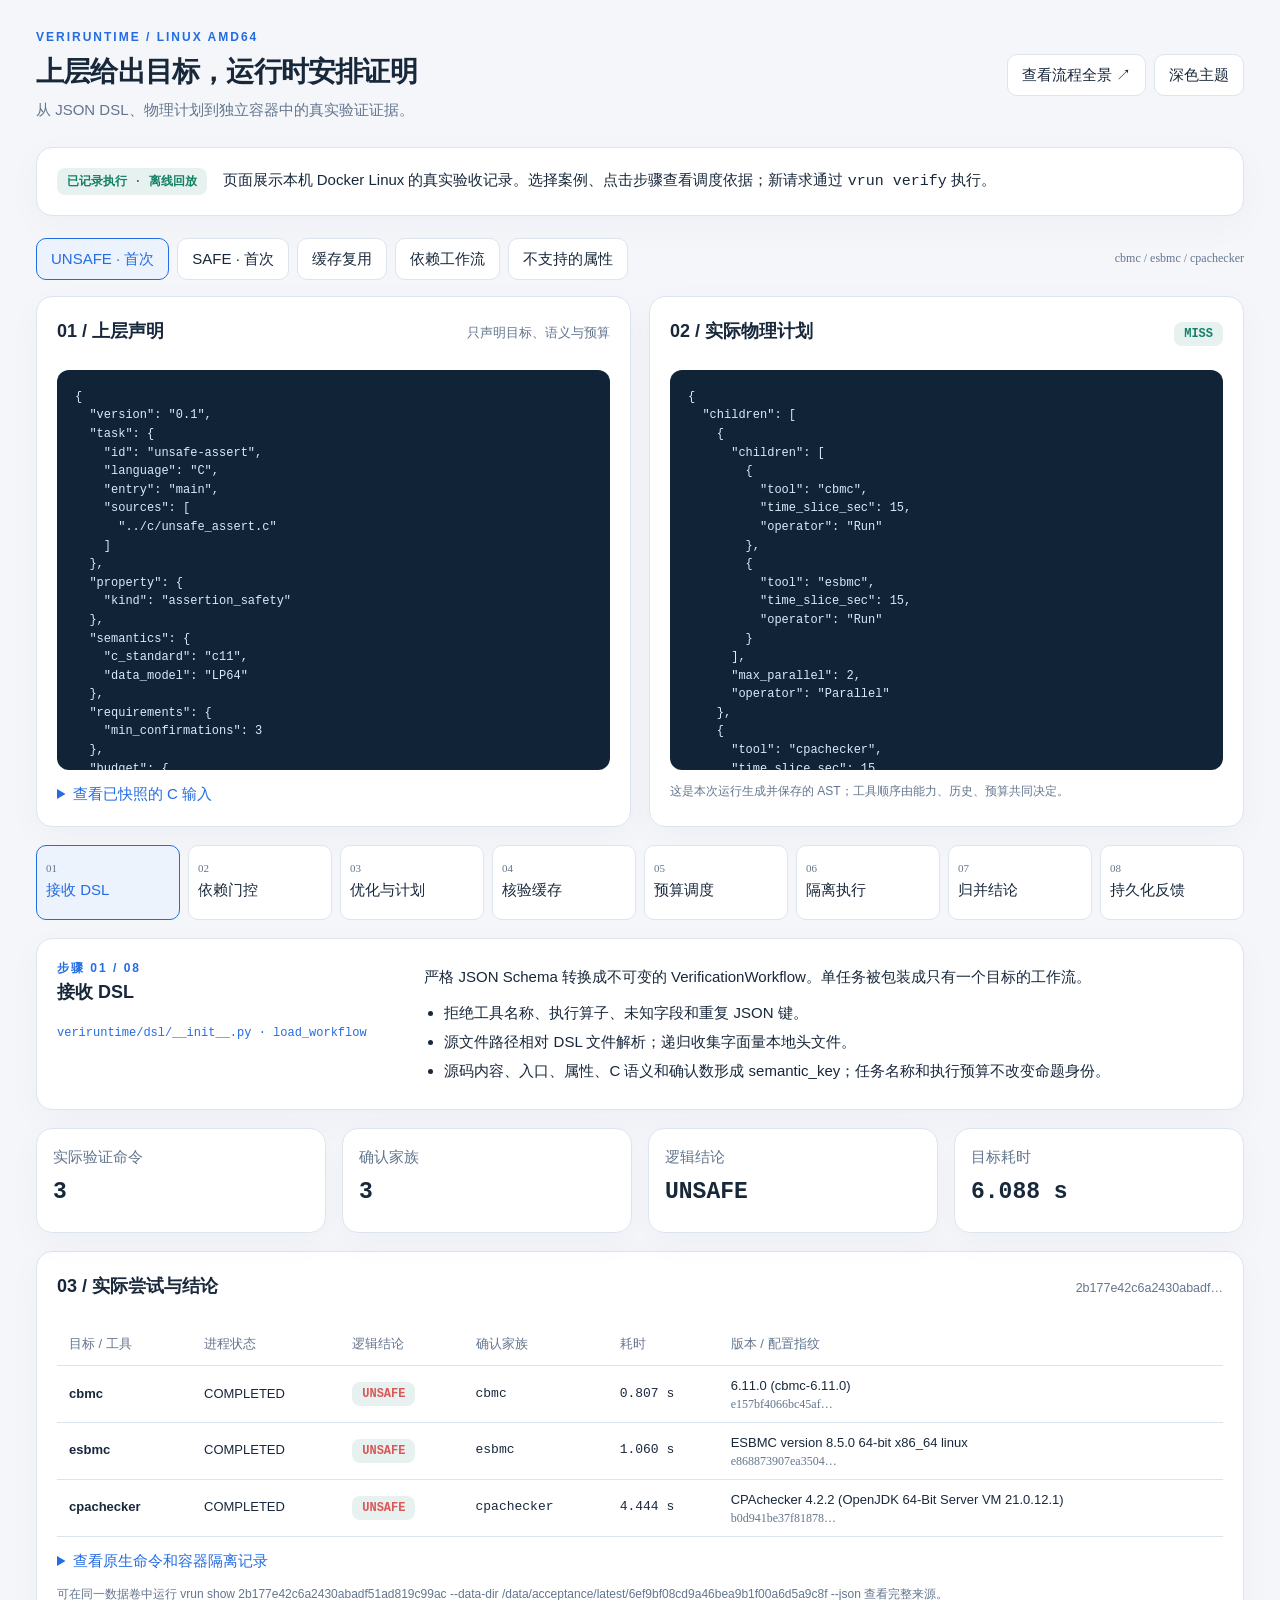
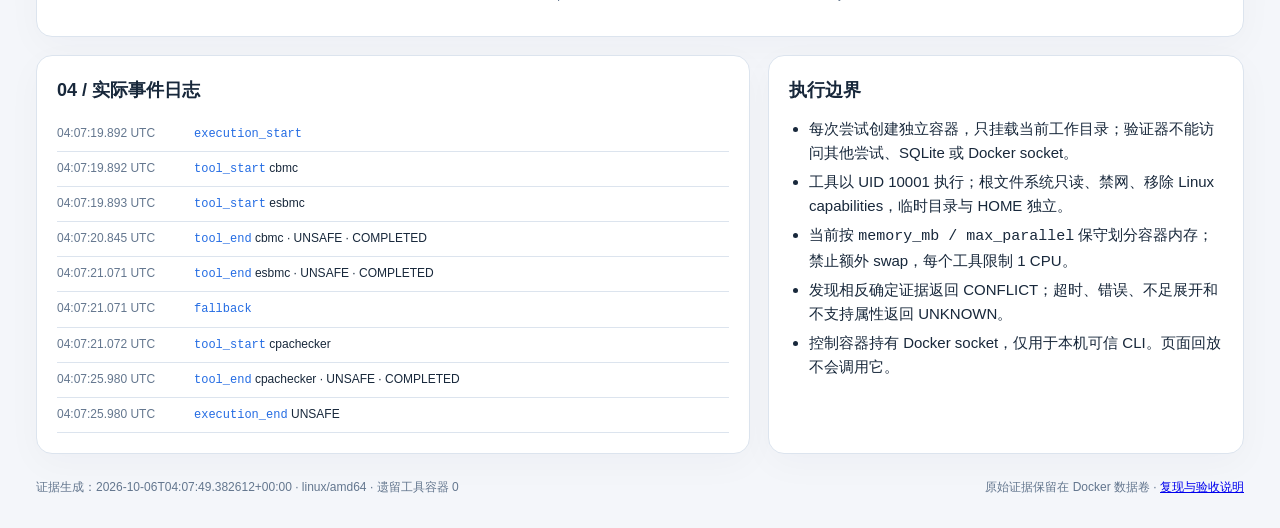
==== docs/runtime-explorer.html @ 7cb58ed6 "feat(m9): reproduce Linux demo with isolated Docker verifier attempts Run CBMC, ESBMC and optional C" ====
<!doctype html>
<html lang="zh-CN">
<head>
<meta charset="utf-8"><meta name="viewport" content="width=device-width,initial-scale=1">
<title>VeriRuntime · DSL 调度观察台</title>
<style>
:root{--bg:#f4f6fa;--panel:#fff;--text:#18283b;--muted:#63768e;--line:#dce4ee;--blue:#246ce3;--green:#128064;--code:#102337;--shadow:0 10px 36px #142d4b08}*{box-sizing:border-box}body{margin:0;background:var(--bg);color:var(--text);font:15px/1.6 "Segoe UI","Microsoft YaHei",sans-serif}body.dark{--bg:#101923;--panel:#182431;--text:#e6eef8;--muted:#9cb0c8;--line:#2c3e53;--blue:#74acff;--green:#6ad9b9;--code:#0b131d;--shadow:none}main{max-width:1480px;margin:auto;padding:28px 36px 40px}header{display:flex;justify-content:space-between;align-items:center;gap:24px;margin-bottom:25px}h1{font-size:28px;letter-spacing:-.8px;margin:3px 0}h2{font-size:18px;margin:0 0 12px}h3{font-size:16px;margin:0 0 8px}p{margin:6px 0 12px}.eyebrow{color:var(--blue);font-size:12px;font-weight:700;letter-spacing:2px}.muted{color:var(--muted)}.mono,pre,code{font-family:Consolas,"Cascadia Code",monospace}button,a.button{font:inherit;background:var(--panel);color:var(--text);border:1px solid var(--line);border-radius:10px;padding:8px 14px;cursor:pointer;text-decoration:none}button:hover,a.button:hover{border-color:var(--blue)}button.selected{color:var(--blue);border-color:var(--blue);background:color-mix(in srgb,var(--blue) 8%,var(--panel))}.toolbar{display:flex;flex-wrap:wrap;gap:8px}.card{background:var(--panel);border:1px solid var(--line);border-radius:16px;padding:20px;box-shadow:var(--shadow)}.notice{display:flex;align-items:center;gap:16px;margin-bottom:18px}.pill{display:inline-flex;align-items:center;white-space:nowrap;color:var(--green);background:color-mix(in srgb,var(--green) 10%,var(--panel));border-radius:8px;padding:5px 10px;font:700 12px Consolas,monospace}.pill.unknown{color:#c08722}.pill.unsafe{color:#da5757}.scenario-row{display:flex;justify-content:space-between;align-items:center;flex-wrap:wrap;gap:12px;margin:22px 0 16px}.split{display:grid;grid-template-columns:1fr 1fr;gap:18px}.code-box{background:var(--code);color:#d9eafa;border-radius:12px;padding:18px;overflow:auto;font-size:12px;line-height:1.55;min-height:270px;max-height:400px;white-space:pre}pre{margin:0}.caption{display:flex;justify-content:space-between;align-items:baseline;gap:12px;margin-bottom:12px}.caption small{color:var(--muted)}.steps{display:grid;grid-template-columns:repeat(8,1fr);gap:8px;margin:18px 0}.step{padding:12px 9px;text-align:left;min-height:75px}.step span{display:block;font:11px Consolas;color:var(--muted);margin-bottom:4px}.step.skipped{opacity:.55}.stage-detail{display:grid;grid-template-columns:minmax(220px,.85fr) 2fr;gap:28px}.stage-detail code{display:inline-block;color:var(--blue);font-size:12px;overflow-wrap:anywhere}.list{margin:6px 0;padding-left:20px}.list li{margin:5px 0}.facts{display:grid;grid-template-columns:repeat(4,1fr);gap:16px;margin:18px 0}.fact{padding:16px}.fact strong{display:block;font-size:23px;margin:5px 0}.table-wrap{overflow:auto}table{width:100%;border-collapse:collapse;font-size:13px}td,th{padding:10px 12px;text-align:left;border-bottom:1px solid var(--line);white-space:nowrap}th{color:var(--muted);font-weight:500}td:first-child{font-weight:600}.two-bottom{display:grid;grid-template-columns:1.5fr 1fr;gap:18px;margin-top:18px}.event{display:grid;grid-template-columns:125px 1fr;gap:12px;padding:7px 0;border-bottom:1px solid var(--line);font-size:12px}.event time{color:var(--muted)}.event code{color:var(--blue)}details{margin-top:12px}summary{cursor:pointer;color:var(--blue)}details pre{margin-top:12px;max-height:260px;min-height:0}footer{color:var(--muted);font-size:12px;margin-top:24px;display:flex;justify-content:space-between;gap:24px}.source-note{font-size:12px;margin-top:12px}.family{font:12px Consolas;color:var(--muted)}@media(max-width:1050px){main{padding:20px}.steps{grid-template-columns:repeat(4,1fr)}.stage-detail{grid-template-columns:1fr}.facts{grid-template-columns:repeat(2,1fr)}}@media(max-width:680px){header{align-items:start;flex-direction:column}.split,.two-bottom{grid-template-columns:1fr}.steps{grid-template-columns:repeat(2,1fr)}h1{font-size:24px}.notice{align-items:start;flex-direction:column}.facts{gap:8px}footer{flex-direction:column}}
</style>
</head>
<body><main>
<header><div><div class="eyebrow">VERIRUNTIME / LINUX AMD64</div><h1>上层给出目标，运行时安排证明</h1><div class="muted">从 JSON DSL、物理计划到独立容器中的真实验证证据。</div></div><div class="toolbar"><a class="button" href="dispatch.html">查看流程全景 ↗</a><button id="theme" aria-label="切换深浅主题">深色主题</button></div></header>
<div class="card notice"><span class="pill">已记录执行 · 离线回放</span><div>页面展示本机 Docker Linux 的真实验收记录。选择案例、点击步骤查看调度依据；新请求通过 <code>vrun verify</code> 执行。</div></div>
<div class="scenario-row"><div class="toolbar" id="scenarios"></div><span class="family" id="versions"></span></div>
<div class="split">
 <section class="card"><div class="caption"><h2>01 / 上层声明</h2><small>只声明目标、语义与预算</small></div><pre class="code-box" id="request"></pre><details><summary>查看已快照的 C 输入</summary><pre class="code-box" id="program"></pre></details></section>
 <section class="card"><div class="caption"><h2>02 / 实际物理计划</h2><span class="pill" id="cache"></span></div><pre class="code-box" id="plan"></pre><div class="source-note muted" id="plan-note"></div></section>
</div>
<div class="steps" id="steps"></div>
<section class="card stage-detail"><div><div class="eyebrow" id="stage-number"></div><h2 id="stage-title"></h2><code id="stage-source"></code></div><div><p id="stage-description"></p><ul class="list" id="stage-points"></ul></div></section>
<div class="facts" id="facts"></div>
<section class="card"><div class="caption"><h2>03 / 实际尝试与结论</h2><small id="execution-id"></small></div><div class="table-wrap"><table><thead><tr><th>目标 / 工具</th><th>进程状态</th><th>逻辑结论</th><th>确认家族</th><th>耗时</th><th>版本 / 配置指纹</th></tr></thead><tbody id="attempts"></tbody></table></div><details id="commands"><summary>查看原生命令和容器隔离记录</summary><pre class="code-box" id="command-data"></pre></details><p class="source-note muted" id="evidence-note"></p></section>
<div class="two-bottom"><section class="card"><h2>04 / 实际事件日志</h2><div id="events"></div></section><section class="card"><h2>执行边界</h2><ul class="list"><li>每次尝试创建独立容器，只挂载当前工作目录；验证器不能访问其他尝试、SQLite 或 Docker socket。</li><li>工具以 UID 10001 执行；根文件系统只读、禁网、移除 Linux capabilities，临时目录与 HOME 独立。</li><li>当前按 <code>memory_mb / max_parallel</code> 保守划分容器内存；禁止额外 swap，每个工具限制 1 CPU。</li><li>发现相反确定证据返回 CONFLICT；超时、错误、不足展开和不支持属性返回 UNKNOWN。</li><li>控制容器持有 Docker socket，仅用于本机可信 CLI。页面回放不会调用它。</li></ul></section></div>
<footer><span id="receipt"></span><span>原始证据保留在 Docker 数据卷 · <a href="linux-docker.md">复现与验收说明</a></span></footer>
</main>
<script id="evidence" type="application/json">{"generated_at_utc":"2026-10-06T04:07:49.382612+00:00","platform":"linux/amd64","profiles":[{"name":"cbmc","family":"cbmc","available":true,"version":"6.11.0 (cbmc-6.11.0)","path":"sha256:04ec339d4dea67e5c7ead21db93aa1ec0f860d853996598e44e0e428ddff8a21","languages":["C"],"properties":["assertion_safety"],"c_standards":["c11","c99"],"data_models":["LP64","ILP32"],"estimated_memory_mb":256,"prior_runtime_sec":0.5,"config_id":"e157bf4066bc45af78fd6ac65ec81c87f2b688b6df027bb31a70e1b656adc7d8","diagnostic":""},{"name":"esbmc","family":"esbmc","available":true,"version":"ESBMC version 8.5.0 64-bit x86_64 linux","path":"sha256:eeb7ee5968bd8d07cc95dd512d28c06283f310735790d8170e14afef27bf0e5f","languages":["C"],"properties":["assertion_safety"],"c_standards":["c11","c99"],"data_models":["LP64","ILP32"],"estimated_memory_mb":512,"prior_runtime_sec":0.7,"config_id":"e868873907ea350474d2ed96108f92457101e9991f2555849e8c10e7276c5ef0","diagnostic":""},{"name":"cpachecker","family":"cpachecker","available":true,"version":"CPAchecker 4.2.2 (OpenJDK 64-Bit Server VM 21.0.12.1)","path":"sha256:8203a6555ffe7950c77275f258e8fd28065e4285e9308247782dd58d3dba4221","languages":["C"],"properties":["assertion_safety"],"c_standards":["c11","c99"],"data_models":["LP64","ILP32"],"estimated_memory_mb":1024,"prior_runtime_sec":4.0,"config_id":"b0d941be37f818783d63db5982c38785c7fc74036ebf4a7b06d440fdba4f0728","diagnostic":""}],"scenarios":{"safe-first":{"request":{"version":"0.1","task":{"id":"safe-assert","language":"C","entry":"main","sources":["../c/safe_assert.c"]},"property":{"kind":"assertion_safety"},"semantics":{"c_standard":"c11","data_model":"LP64"},"requirements":{"min_confirmations":3},"budget":{"wall_time_sec":30,"memory_mb":2048,"max_parallel":2}},"execution":{"optimization":{"physical_plan":{"children":[{"children":[{"tool":"cbmc","time_slice_sec":15.0,"operator":"Run"},{"tool":"esbmc","time_slice_sec":15.0,"operator":"Run"}],"max_parallel":2,"operator":"Parallel"},{"tool":"cpachecker","time_slice_sec":15.0,"operator":"Run"}],"operator":"Sequence"},"explanation":{"optimizer":"cost-aware-v1","goal_id":"safe-assert","semantic_key":"d197b8cefa87a5ae7741975d912bc111d380765243988cc64b4e96196d8e628a","cache":"MISS","selected_tools":["cbmc","esbmc","cpachecker"],"reason":"Rank by smoothed definitive rate / median runtime; pack within concurrency and memory estimates; reserve fallback time","min_confirmations":3,"independent_candidates":3,"trust_feasible":true,"budget":{"wall_time_sec":30,"memory_mb":2048,"max_parallel":2},"hints":{"prefer_fast_counterexample":false,"expected_characteristics":[],"required_capabilities":[]},"hints_applied":false,"tiny_budget":false,"stages":[["cbmc","esbmc"],["cpachecker"]]},"candidate_scores":[{"tool":"cbmc","family":"cbmc","compatible":true,"reasons":[],"history":null,"expected_runtime_sec":0.5,"success_rate":0.5,"score":1.0,"selected":true},{"tool":"esbmc","family":"esbmc","compatible":true,"reasons":[],"history":null,"expected_runtime_sec":0.7,"success_rate":0.5,"score":0.7142857142857143,"selected":true},{"tool":"cpachecker","family":"cpachecker","compatible":true,"reasons":[],"history":null,"expected_runtime_sec":4.0,"success_rate":0.5,"score":0.125,"selected":true}]},"report":{"result":{"execution_id":"e701a0d481a342d9a9a042bfe64d8f9d","semantic_key":"d197b8cefa87a5ae7741975d912bc111d380765243988cc64b4e96196d8e628a","verdict":"SAFE","confirmations":3,"requirement_satisfied":true,"termination_reason":"REQUIREMENTS_MET","attempt_ids":["08b61d49f173459b93488256c6572800","499338bfb1e24c229c89a7d953b0c2de","8b06bc91a927410096af01d93c9e803f"],"wall_time_sec":4.504857592000008,"cache_hit":false,"source_execution_id":null,"goal_id":"safe-assert","status":"COMPLETED","artifacts":["1497fa2da64da8462ceff4b2b9dc0d2755a5fb0d4cfdb059e14c1c22ed401665","c8e85e106af824595b11f2759a5c9dca24e0c09b8430eb71a86cc38ca85f2c79","e7011683d7fb6aca4ca7c055454ef2c6e844048cb131cb0b5a633aee8f2afe4a","82e81776ca881ed439edbf7080595071e7ec0170030f007775a1257a286377f7","4504d13846ba2a43fcfca933ae64116a021ebea68e87e1c06b2e9be548cda457","63972a34ae7f5b3b99b7d78ebb0af8a21d584b943d602970f1c35d565c65938a","7e44cfe88936d664b61fd447f8bf142a883cea373afe341ececa6ff77dace205","da8e7da13bcd56c8e70905b5faf5723ebc54d0445715a21c4e14fcda55f1c28b","b1dd2d2c2525bbbc5aee46efbd34e977fa218ab89b0ea94e5e0930b4520637ed","e86fbb7ee16ac3b2eb2f2a33ab90ec5fb879721a7f75f6ddcef8740460f77cb3","b0ba1586da8e1c6f46a8671a04e803df82e1b425d465bbc76b953216614c9569","27de7c22395c7ed70701c94a5f521c8634a258d4e44705258cbfc43316264029","f511d389eace45b3e6f82ef02bb06c147ed1ab9c22e8ba96b0ed7cd40107ee81","f357708081c92dd3ae8121669b5ee51cc18fefe9d65b7785a4aed65d648130a6","157c6a0b6a3a481f33fc485aac1a4198ec154c791acaea9776ede292821f80f6","7252bdbe3f0cbdd299af1c8d7fb5dbb9dff68495bed78105b1bce39714b4d156","d5fc9323aba2e4c787fdac5104c7b6f2f27b6a8b5c8c3d27d6d8e19baea468ba","15bdd222b8ee225c20e6acd09ccbe283abfae785f312634001487d3f6b9451ca","8ef2ffa08b65dca71b055dd67a30a2084da0bf7ea580d83e7dd7e330df50fc70","b659ca25c55b67490649496cf17bfe0d26d82c87573019de7b99ea0a4b079df1","8efb07d3a4ba4f07c3e7a3cf3718a41c01cfc0f10ae0984de5fec872e6f73a96","ca4a2471f3ea9431a1afd6e95eda529861583b6f09320aad73ff3dba48972604","24872b5b802b861800d28ac8066124db5a2155a0fe6129a0920418d550eb95c8","af430a18bb09903c29549bed47c5c03d751334053d861b06dbfd811533de56b1","44858c13a9606fb1a73cf24d4ef0cd82b63f59d150d0b51d40c7743981e81ab9","ddfe5a310ceb7fbc8a9b8da3be2d653e1db05a2ee8e733ab8212443e8af069d9","6432fa11999f0dffb4e7552580784c1cededa34de59796631b84bdb6f3707707","c74f5970fe00f4c0538505d21b50c12649955db656d3b5af30209a33fb8e54a3","39fab4201b49e0c101bfa52eeed23904ba63c28b1e5d7935f384f2e0bada0ca5","5bb47f7dea75867b42a5e121dc33bf5273ad2f06bbffef0788850ca476fd8d48","ad87cfcc5e66ba16939cf3b2b085d22ca7578d906849680e58bc8c397eac87c3","72d8c639401fbed07557ffc8cebd5a6be4fb5d888890c2448b3b71ee4432a2a7","7cb6e0c3f220c332873a60df978743c45f56b95c28a975ea7c548e5a361a6d41","863c6f63014d4e2ad0d8b0fa6f19ac4a848cbb21de9492edd984d97deedfed95","c62904e49f6c9e56677e793031f65135d6713792d0033b1386846555402d9892","66907843e18d240efc8ea280298d327d2c6a21be1f489dfcc10c965746ce66fd","26be7cd67dfeca8d860ee8ebc5903d191a339de1495e76d9bccaa99587b10c1c","2fe187341029f320f0b30afecfcc1068d004c439b232fabc7f46e70a48772e00","14661464d24d18afd2024eaa144c01347ca693b05f163222a8fb79a392d13caa","c95319e9eeb8a1537cb1e6b78177e835f9664d21181babfe809694009366af34","dfbf2be1797f9b9f04599d890fc73f2ad6349471292461c103188c0ca4a7cbd2","22b50aef41ad26c331aa14634f8d4d417596044ff7ae5431cb10cae7c1e899f1","a013dbea4cb3eba99ba234b68e54065a850666b2eef5f03e35888317f642dc8b","fedd778bb136182f9d7dfde1ffb6614a92847497db9f0aa8fbcf7f83820f376a"],"diagnostics":[],"optimizer_summary":{"optimizer":"cost-aware-v1","goal_id":"safe-assert","semantic_key":"d197b8cefa87a5ae7741975d912bc111d380765243988cc64b4e96196d8e628a","cache":"MISS","selected_tools":["cbmc","esbmc","cpachecker"],"reason":"Rank by smoothed definitive rate / median runtime; pack within concurrency and memory estimates; reserve fallback time","min_confirmations":3,"independent_candidates":3,"trust_feasible":true,"budget":{"wall_time_sec":30,"memory_mb":2048,"max_parallel":2},"hints":{"prefer_fast_counterexample":false,"expected_characteristics":[],"required_capabilities":[]},"hints_applied":false,"tiny_budget":false,"stages":[["cbmc","esbmc"],["cpachecker"]]},"failure_reasons":[]},"attempts":[{"id":"08b61d49f173459b93488256c6572800","execution_id":"e701a0d481a342d9a9a042bfe64d8f9d","semantic_key":"d197b8cefa87a5ae7741975d912bc111d380765243988cc64b4e96196d8e628a","tool":"cbmc","family":"cbmc","version":"6.11.0 (cbmc-6.11.0)","config_id":"e157bf4066bc45af78fd6ac65ec81c87f2b688b6df027bb31a70e1b656adc7d8","command":["/usr/local/bin/python","-m","veriruntime.tools.container_driver","/data/acceptance/latest/6ef9bf08cd9a46bea9b1f00a6d5a9c8f/executions/e701a0d481a342d9a9a042bfe64d8f9d/08b61d49f173459b93488256c6572800"],"start_time":"2026-10-06T04:07:15.029017+00:00","end_time":"2026-10-06T04:07:15.805822+00:00","wall_time_sec":0.7768132659998628,"verdict":"SAFE","status":"COMPLETED","termination_reason":"NORMAL","exit_code":0,"workspace":"/data/acceptance/latest/6ef9bf08cd9a46bea9b1f00a6d5a9c8f/executions/e701a0d481a342d9a9a042bfe64d8f9d/08b61d49f173459b93488256c6572800","stdout_path":"/data/acceptance/latest/6ef9bf08cd9a46bea9b1f00a6d5a9c8f/executions/e701a0d481a342d9a9a042bfe64d8f9d/08b61d49f173459b93488256c6572800/stdout.txt","stderr_path":"/data/acceptance/latest/6ef9bf08cd9a46bea9b1f00a6d5a9c8f/executions/e701a0d481a342d9a9a042bfe64d8f9d/08b61d49f173459b93488256c6572800/stderr.txt","message":"Complete assertion proof with unwinding checks","artifact_ids":["63972a34ae7f5b3b99b7d78ebb0af8a21d584b943d602970f1c35d565c65938a","7e44cfe88936d664b61fd447f8bf142a883cea373afe341ececa6ff77dace205","da8e7da13bcd56c8e70905b5faf5723ebc54d0445715a21c4e14fcda55f1c28b","b1dd2d2c2525bbbc5aee46efbd34e977fa218ab89b0ea94e5e0930b4520637ed","e86fbb7ee16ac3b2eb2f2a33ab90ec5fb879721a7f75f6ddcef8740460f77cb3","b0ba1586da8e1c6f46a8671a04e803df82e1b425d465bbc76b953216614c9569","27de7c22395c7ed70701c94a5f521c8634a258d4e44705258cbfc43316264029"],"diagnostic_code":""},{"id":"499338bfb1e24c229c89a7d953b0c2de","execution_id":"e701a0d481a342d9a9a042bfe64d8f9d","semantic_key":"d197b8cefa87a5ae7741975d912bc111d380765243988cc64b4e96196d8e628a","tool":"esbmc","family":"esbmc","version":"ESBMC version 8.5.0 64-bit x86_64 linux","config_id":"e868873907ea350474d2ed96108f92457101e9991f2555849e8c10e7276c5ef0","command":["/usr/local/bin/python","-m","veriruntime.tools.container_driver","/data/acceptance/latest/6ef9bf08cd9a46bea9b1f00a6d5a9c8f/executions/e701a0d481a342d9a9a042bfe64d8f9d/499338bfb1e24c229c89a7d953b0c2de"],"start_time":"2026-10-06T04:07:15.029683+00:00","end_time":"2026-10-06T04:07:16.106579+00:00","wall_time_sec":1.0769033269998545,"verdict":"SAFE","status":"COMPLETED","termination_reason":"NORMAL","exit_code":0,"workspace":"/data/acceptance/latest/6ef9bf08cd9a46bea9b1f00a6d5a9c8f/executions/e701a0d481a342d9a9a042bfe64d8f9d/499338bfb1e24c229c89a7d953b0c2de","stdout_path":"/data/acceptance/latest/6ef9bf08cd9a46bea9b1f00a6d5a9c8f/executions/e701a0d481a342d9a9a042bfe64d8f9d/499338bfb1e24c229c89a7d953b0c2de/stdout.txt","stderr_path":"/data/acceptance/latest/6ef9bf08cd9a46bea9b1f00a6d5a9c8f/executions/e701a0d481a342d9a9a042bfe64d8f9d/499338bfb1e24c229c89a7d953b0c2de/stderr.txt","message":"Complete assertion proof with unwinding checks","artifact_ids":["f511d389eace45b3e6f82ef02bb06c147ed1ab9c22e8ba96b0ed7cd40107ee81","f357708081c92dd3ae8121669b5ee51cc18fefe9d65b7785a4aed65d648130a6","157c6a0b6a3a481f33fc485aac1a4198ec154c791acaea9776ede292821f80f6","7252bdbe3f0cbdd299af1c8d7fb5dbb9dff68495bed78105b1bce39714b4d156","d5fc9323aba2e4c787fdac5104c7b6f2f27b6a8b5c8c3d27d6d8e19baea468ba","15bdd222b8ee225c20e6acd09ccbe283abfae785f312634001487d3f6b9451ca","8ef2ffa08b65dca71b055dd67a30a2084da0bf7ea580d83e7dd7e330df50fc70"],"diagnostic_code":""},{"id":"8b06bc91a927410096af01d93c9e803f","execution_id":"e701a0d481a342d9a9a042bfe64d8f9d","semantic_key":"d197b8cefa87a5ae7741975d912bc111d380765243988cc64b4e96196d8e628a","tool":"cpachecker","family":"cpachecker","version":"CPAchecker 4.2.2 (OpenJDK 64-Bit Server VM 21.0.12.1)","config_id":"b0d941be37f818783d63db5982c38785c7fc74036ebf4a7b06d440fdba4f0728","command":["/usr/local/bin/python","-m","veriruntime.tools.container_driver","/data/acceptance/latest/6ef9bf08cd9a46bea9b1f00a6d5a9c8f/executions/e701a0d481a342d9a9a042bfe64d8f9d/8b06bc91a927410096af01d93c9e803f"],"start_time":"2026-10-06T04:07:16.222944+00:00","end_time":"2026-10-06T04:07:19.181056+00:00","wall_time_sec":2.958119244000045,"verdict":"SAFE","status":"COMPLETED","termination_reason":"NORMAL","exit_code":0,"workspace":"/data/acceptance/latest/6ef9bf08cd9a46bea9b1f00a6d5a9c8f/executions/e701a0d481a342d9a9a042bfe64d8f9d/8b06bc91a927410096af01d93c9e803f","stdout_path":"/data/acceptance/latest/6ef9bf08cd9a46bea9b1f00a6d5a9c8f/executions/e701a0d481a342d9a9a042bfe64d8f9d/8b06bc91a927410096af01d93c9e803f/stdout.txt","stderr_path":"/data/acceptance/latest/6ef9bf08cd9a46bea9b1f00a6d5a9c8f/executions/e701a0d481a342d9a9a042bfe64d8f9d/8b06bc91a927410096af01d93c9e803f/stderr.txt","message":"CPAchecker assertion reachability proof","artifact_ids":["b659ca25c55b67490649496cf17bfe0d26d82c87573019de7b99ea0a4b079df1","8efb07d3a4ba4f07c3e7a3cf3718a41c01cfc0f10ae0984de5fec872e6f73a96","ca4a2471f3ea9431a1afd6e95eda529861583b6f09320aad73ff3dba48972604","24872b5b802b861800d28ac8066124db5a2155a0fe6129a0920418d550eb95c8","af430a18bb09903c29549bed47c5c03d751334053d861b06dbfd811533de56b1","44858c13a9606fb1a73cf24d4ef0cd82b63f59d150d0b51d40c7743981e81ab9","ddfe5a310ceb7fbc8a9b8da3be2d653e1db05a2ee8e733ab8212443e8af069d9","6432fa11999f0dffb4e7552580784c1cededa34de59796631b84bdb6f3707707","c74f5970fe00f4c0538505d21b50c12649955db656d3b5af30209a33fb8e54a3","39fab4201b49e0c101bfa52eeed23904ba63c28b1e5d7935f384f2e0bada0ca5","5bb47f7dea75867b42a5e121dc33bf5273ad2f06bbffef0788850ca476fd8d48","ad87cfcc5e66ba16939cf3b2b085d22ca7578d906849680e58bc8c397eac87c3","72d8c639401fbed07557ffc8cebd5a6be4fb5d888890c2448b3b71ee4432a2a7","7cb6e0c3f220c332873a60df978743c45f56b95c28a975ea7c548e5a361a6d41","863c6f63014d4e2ad0d8b0fa6f19ac4a848cbb21de9492edd984d97deedfed95","c62904e49f6c9e56677e793031f65135d6713792d0033b1386846555402d9892","72d8c639401fbed07557ffc8cebd5a6be4fb5d888890c2448b3b71ee4432a2a7","66907843e18d240efc8ea280298d327d2c6a21be1f489dfcc10c965746ce66fd","26be7cd67dfeca8d860ee8ebc5903d191a339de1495e76d9bccaa99587b10c1c","2fe187341029f320f0b30afecfcc1068d004c439b232fabc7f46e70a48772e00","14661464d24d18afd2024eaa144c01347ca693b05f163222a8fb79a392d13caa","c95319e9eeb8a1537cb1e6b78177e835f9664d21181babfe809694009366af34","dfbf2be1797f9b9f04599d890fc73f2ad6349471292461c103188c0ca4a7cbd2","22b50aef41ad26c331aa14634f8d4d417596044ff7ae5431cb10cae7c1e899f1","a013dbea4cb3eba99ba234b68e54065a850666b2eef5f03e35888317f642dc8b","fedd778bb136182f9d7dfde1ffb6614a92847497db9f0aa8fbcf7f83820f376a"],"diagnostic_code":""}],"events":[{"time":"2026-10-06T04:07:15.028728+00:00","kind":"execution_start","semantic_key":"d197b8cefa87a5ae7741975d912bc111d380765243988cc64b4e96196d8e628a"},{"time":"2026-10-06T04:07:15.028869+00:00","kind":"tool_start","tool":"cbmc","remaining_wall_sec":29.997147914999914},{"time":"2026-10-06T04:07:15.029576+00:00","kind":"tool_start","tool":"esbmc","remaining_wall_sec":29.996440845000052},{"time":"2026-10-06T04:07:15.959541+00:00","kind":"tool_end","tool":"cbmc","attempt_id":"08b61d49f173459b93488256c6572800","verdict":"SAFE","status":"COMPLETED","wall_time_sec":0.7768132659998628},{"time":"2026-10-06T04:07:16.222536+00:00","kind":"tool_end","tool":"esbmc","attempt_id":"499338bfb1e24c229c89a7d953b0c2de","verdict":"SAFE","status":"COMPLETED","wall_time_sec":1.0769033269998545},{"time":"2026-10-06T04:07:16.222678+00:00","kind":"fallback","reason":"requirements_not_satisfied"},{"time":"2026-10-06T04:07:16.222729+00:00","kind":"tool_start","tool":"cpachecker","remaining_wall_sec":28.80328858599978},{"time":"2026-10-06T04:07:19.530752+00:00","kind":"tool_end","tool":"cpachecker","attempt_id":"8b06bc91a927410096af01d93c9e803f","verdict":"SAFE","status":"COMPLETED","wall_time_sec":2.958119244000045},{"time":"2026-10-06T04:07:19.530891+00:00","kind":"execution_end","verdict":"SAFE","confirmations":3}]}},"attempts":[{"id":"08b61d49f173459b93488256c6572800","execution_id":"e701a0d481a342d9a9a042bfe64d8f9d","semantic_key":"d197b8cefa87a5ae7741975d912bc111d380765243988cc64b4e96196d8e628a","tool":"cbmc","family":"cbmc","version":"6.11.0 (cbmc-6.11.0)","config_id":"e157bf4066bc45af78fd6ac65ec81c87f2b688b6df027bb31a70e1b656adc7d8","command":["/usr/local/bin/python","-m","veriruntime.tools.container_driver","/data/acceptance/latest/6ef9bf08cd9a46bea9b1f00a6d5a9c8f/executions/e701a0d481a342d9a9a042bfe64d8f9d/08b61d49f173459b93488256c6572800"],"start_time":"2026-10-06T04:07:15.029017+00:00","end_time":"2026-10-06T04:07:15.805822+00:00","wall_time_sec":0.7768132659998628,"verdict":"SAFE","status":"COMPLETED","termination_reason":"NORMAL","exit_code":0,"workspace":"/data/acceptance/latest/6ef9bf08cd9a46bea9b1f00a6d5a9c8f/executions/e701a0d481a342d9a9a042bfe64d8f9d/08b61d49f173459b93488256c6572800","stdout_path":"/data/acceptance/latest/6ef9bf08cd9a46bea9b1f00a6d5a9c8f/executions/e701a0d481a342d9a9a042bfe64d8f9d/08b61d49f173459b93488256c6572800/stdout.txt","stderr_path":"/data/acceptance/latest/6ef9bf08cd9a46bea9b1f00a6d5a9c8f/executions/e701a0d481a342d9a9a042bfe64d8f9d/08b61d49f173459b93488256c6572800/stderr.txt","message":"Complete assertion proof with unwinding checks","artifact_ids":["63972a34ae7f5b3b99b7d78ebb0af8a21d584b943d602970f1c35d565c65938a","7e44cfe88936d664b61fd447f8bf142a883cea373afe341ececa6ff77dace205","da8e7da13bcd56c8e70905b5faf5723ebc54d0445715a21c4e14fcda55f1c28b","b1dd2d2c2525bbbc5aee46efbd34e977fa218ab89b0ea94e5e0930b4520637ed","e86fbb7ee16ac3b2eb2f2a33ab90ec5fb879721a7f75f6ddcef8740460f77cb3","b0ba1586da8e1c6f46a8671a04e803df82e1b425d465bbc76b953216614c9569","27de7c22395c7ed70701c94a5f521c8634a258d4e44705258cbfc43316264029"],"diagnostic_code":"","native_command":["/opt/cbmc/cbmc","/work/input/c/safe_assert.c","--function","main","--c11","--64","--unwind","64","--unwinding-assertions","--json-ui"],"container":{"id":"236f98b0a2526cf0cc64e8928901035c2c809a0b156e0404a5a398ae30b9996f","image":"sha256:04ec339d4dea67e5c7ead21db93aa1ec0f860d853996598e44e0e428ddff8a21","state":{"Status":"exited","Running":false,"Paused":false,"Restarting":false,"OOMKilled":false,"Dead":false,"Pid":0,"ExitCode":0,"Error":"","StartedAt":"2026-10-06T04:07:15.458551759Z","FinishedAt":"2026-10-06T04:07:15.667469304Z"},"host_config":{"Binds":null,"ContainerIDFile":"","LogConfig":{"Type":"json-file","Config":{}},"NetworkMode":"none","PortBindings":{},"RestartPolicy":{"Name":"no","MaximumRetryCount":0},"AutoRemove":false,"VolumeDriver":"","VolumesFrom":null,"ConsoleSize":[0,0],"CapAdd":null,"CapDrop":["ALL"],"CgroupnsMode":"private","Dns":null,"DnsOptions":null,"DnsSearch":null,"ExtraHosts":null,"GroupAdd":null,"IpcMode":"private","Cgroup":"","Links":null,"OomScoreAdj":0,"PidMode":"","Privileged":false,"PublishAllPorts":false,"ReadonlyRootfs":true,"SecurityOpt":["no-new-privileges"],"Tmpfs":{"/tmp":"rw,nosuid,nodev,size=64m,mode=1777"},"UTSMode":"","UsernsMode":"","ShmSize":67108864,"Runtime":"runc","Isolation":"","CpuShares":0,"Memory":1073741824,"NanoCpus":1000000000,"CgroupParent":"","BlkioWeight":0,"BlkioWeightDevice":null,"BlkioDeviceReadBps":null,"BlkioDeviceWriteBps":null,"BlkioDeviceReadIOps":null,"BlkioDeviceWriteIOps":null,"CpuPeriod":0,"CpuQuota":0,"CpuRealtimePeriod":0,"CpuRealtimeRuntime":0,"CpusetCpus":"","CpusetMems":"","Devices":null,"DeviceCgroupRules":null,"DeviceRequests":null,"MemoryReservation":0,"MemorySwap":1073741824,"MemorySwappiness":null,"OomKillDisable":null,"PidsLimit":128,"Ulimits":null,"CpuCount":0,"CpuPercent":0,"IOMaximumIOps":0,"IOMaximumBandwidth":0,"Mounts":[{"Type":"volume","Source":"veriruntime-data","Target":"/work","VolumeOptions":{"NoCopy":true,"Subpath":"acceptance/latest/6ef9bf08cd9a46bea9b1f00a6d5a9c8f/executions/e701a0d481a342d9a9a042bfe64d8f9d/08b61d49f173459b93488256c6572800"}}],"MaskedPaths":["/proc/acpi","/proc/asound","/proc/interrupts","/proc/kcore","/proc/keys","/proc/latency_stats","/proc/sched_debug","/proc/scsi","/proc/timer_list","/proc/timer_stats","/sys/devices/virtual/powercap","/sys/firmware"],"ReadonlyPaths":["/proc/bus","/proc/fs","/proc/irq","/proc/sys","/proc/sysrq-trigger"],"Init":true},"mounts":[{"Type":"volume","Name":"veriruntime-data","Source":"/var/lib/docker/volumes/veriruntime-data/_data","Destination":"/work","Driver":"local","Mode":"z","RW":true,"Propagation":""}]},"compilation":null},{"id":"499338bfb1e24c229c89a7d953b0c2de","execution_id":"e701a0d481a342d9a9a042bfe64d8f9d","semantic_key":"d197b8cefa87a5ae7741975d912bc111d380765243988cc64b4e96196d8e628a","tool":"esbmc","family":"esbmc","version":"ESBMC version 8.5.0 64-bit x86_64 linux","config_id":"e868873907ea350474d2ed96108f92457101e9991f2555849e8c10e7276c5ef0","command":["/usr/local/bin/python","-m","veriruntime.tools.container_driver","/data/acceptance/latest/6ef9bf08cd9a46bea9b1f00a6d5a9c8f/executions/e701a0d481a342d9a9a042bfe64d8f9d/499338bfb1e24c229c89a7d953b0c2de"],"start_time":"2026-10-06T04:07:15.029683+00:00","end_time":"2026-10-06T04:07:16.106579+00:00","wall_time_sec":1.0769033269998545,"verdict":"SAFE","status":"COMPLETED","termination_reason":"NORMAL","exit_code":0,"workspace":"/data/acceptance/latest/6ef9bf08cd9a46bea9b1f00a6d5a9c8f/executions/e701a0d481a342d9a9a042bfe64d8f9d/499338bfb1e24c229c89a7d953b0c2de","stdout_path":"/data/acceptance/latest/6ef9bf08cd9a46bea9b1f00a6d5a9c8f/executions/e701a0d481a342d9a9a042bfe64d8f9d/499338bfb1e24c229c89a7d953b0c2de/stdout.txt","stderr_path":"/data/acceptance/latest/6ef9bf08cd9a46bea9b1f00a6d5a9c8f/executions/e701a0d481a342d9a9a042bfe64d8f9d/499338bfb1e24c229c89a7d953b0c2de/stderr.txt","message":"Complete assertion proof with unwinding checks","artifact_ids":["f511d389eace45b3e6f82ef02bb06c147ed1ab9c22e8ba96b0ed7cd40107ee81","f357708081c92dd3ae8121669b5ee51cc18fefe9d65b7785a4aed65d648130a6","157c6a0b6a3a481f33fc485aac1a4198ec154c791acaea9776ede292821f80f6","7252bdbe3f0cbdd299af1c8d7fb5dbb9dff68495bed78105b1bce39714b4d156","d5fc9323aba2e4c787fdac5104c7b6f2f27b6a8b5c8c3d27d6d8e19baea468ba","15bdd222b8ee225c20e6acd09ccbe283abfae785f312634001487d3f6b9451ca","8ef2ffa08b65dca71b055dd67a30a2084da0bf7ea580d83e7dd7e330df50fc70"],"diagnostic_code":"","native_command":["/opt/esbmc/release/bin/esbmc","/work/input/c/safe_assert.c","--function","main","--std","c11","--64","--unwind","64","--z3","--multi-property","--overflow-check","--ub-shift-check"],"container":{"id":"bd563fa4974b49362f01a3483a2e776f4117cd71c6f6ac7f0b0be243e576757a","image":"sha256:eeb7ee5968bd8d07cc95dd512d28c06283f310735790d8170e14afef27bf0e5f","state":{"Status":"exited","Running":false,"Paused":false,"Restarting":false,"OOMKilled":false,"Dead":false,"Pid":0,"ExitCode":0,"Error":"","StartedAt":"2026-10-06T04:07:15.508605816Z","FinishedAt":"2026-10-06T04:07:15.974569477Z"},"host_config":{"Binds":null,"ContainerIDFile":"","LogConfig":{"Type":"json-file","Config":{}},"NetworkMode":"none","PortBindings":{},"RestartPolicy":{"Name":"no","MaximumRetryCount":0},"AutoRemove":false,"VolumeDriver":"","VolumesFrom":null,"ConsoleSize":[0,0],"CapAdd":null,"CapDrop":["ALL"],"CgroupnsMode":"private","Dns":null,"DnsOptions":null,"DnsSearch":null,"ExtraHosts":null,"GroupAdd":null,"IpcMode":"private","Cgroup":"","Links":null,"OomScoreAdj":0,"PidMode":"","Privileged":false,"PublishAllPorts":false,"ReadonlyRootfs":true,"SecurityOpt":["no-new-privileges"],"Tmpfs":{"/tmp":"rw,nosuid,nodev,size=64m,mode=1777"},"UTSMode":"","UsernsMode":"","ShmSize":67108864,"Runtime":"runc","Isolation":"","CpuShares":0,"Memory":1073741824,"NanoCpus":1000000000,"CgroupParent":"","BlkioWeight":0,"BlkioWeightDevice":null,"BlkioDeviceReadBps":null,"BlkioDeviceWriteBps":null,"BlkioDeviceReadIOps":null,"BlkioDeviceWriteIOps":null,"CpuPeriod":0,"CpuQuota":0,"CpuRealtimePeriod":0,"CpuRealtimeRuntime":0,"CpusetCpus":"","CpusetMems":"","Devices":null,"DeviceCgroupRules":null,"DeviceRequests":null,"MemoryReservation":0,"MemorySwap":1073741824,"MemorySwappiness":null,"OomKillDisable":null,"PidsLimit":128,"Ulimits":null,"CpuCount":0,"CpuPercent":0,"IOMaximumIOps":0,"IOMaximumBandwidth":0,"Mounts":[{"Type":"volume","Source":"veriruntime-data","Target":"/work","VolumeOptions":{"NoCopy":true,"Subpath":"acceptance/latest/6ef9bf08cd9a46bea9b1f00a6d5a9c8f/executions/e701a0d481a342d9a9a042bfe64d8f9d/499338bfb1e24c229c89a7d953b0c2de"}}],"MaskedPaths":["/proc/acpi","/proc/asound","/proc/interrupts","/proc/kcore","/proc/keys","/proc/latency_stats","/proc/sched_debug","/proc/scsi","/proc/timer_list","/proc/timer_stats","/sys/devices/virtual/powercap","/sys/firmware"],"ReadonlyPaths":["/proc/bus","/proc/fs","/proc/irq","/proc/sys","/proc/sysrq-trigger"],"Init":true},"mounts":[{"Type":"volume","Name":"veriruntime-data","Source":"/var/lib/docker/volumes/veriruntime-data/_data","Destination":"/work","Driver":"local","Mode":"z","RW":true,"Propagation":""}]},"compilation":null},{"id":"8b06bc91a927410096af01d93c9e803f","execution_id":"e701a0d481a342d9a9a042bfe64d8f9d","semantic_key":"d197b8cefa87a5ae7741975d912bc111d380765243988cc64b4e96196d8e628a","tool":"cpachecker","family":"cpachecker","version":"CPAchecker 4.2.2 (OpenJDK 64-Bit Server VM 21.0.12.1)","config_id":"b0d941be37f818783d63db5982c38785c7fc74036ebf4a7b06d440fdba4f0728","command":["/usr/local/bin/python","-m","veriruntime.tools.container_driver","/data/acceptance/latest/6ef9bf08cd9a46bea9b1f00a6d5a9c8f/executions/e701a0d481a342d9a9a042bfe64d8f9d/8b06bc91a927410096af01d93c9e803f"],"start_time":"2026-10-06T04:07:16.222944+00:00","end_time":"2026-10-06T04:07:19.181056+00:00","wall_time_sec":2.958119244000045,"verdict":"SAFE","status":"COMPLETED","termination_reason":"NORMAL","exit_code":0,"workspace":"/data/acceptance/latest/6ef9bf08cd9a46bea9b1f00a6d5a9c8f/executions/e701a0d481a342d9a9a042bfe64d8f9d/8b06bc91a927410096af01d93c9e803f","stdout_path":"/data/acceptance/latest/6ef9bf08cd9a46bea9b1f00a6d5a9c8f/executions/e701a0d481a342d9a9a042bfe64d8f9d/8b06bc91a927410096af01d93c9e803f/stdout.txt","stderr_path":"/data/acceptance/latest/6ef9bf08cd9a46bea9b1f00a6d5a9c8f/executions/e701a0d481a342d9a9a042bfe64d8f9d/8b06bc91a927410096af01d93c9e803f/stderr.txt","message":"CPAchecker assertion reachability proof","artifact_ids":["b659ca25c55b67490649496cf17bfe0d26d82c87573019de7b99ea0a4b079df1","8efb07d3a4ba4f07c3e7a3cf3718a41c01cfc0f10ae0984de5fec872e6f73a96","ca4a2471f3ea9431a1afd6e95eda529861583b6f09320aad73ff3dba48972604","24872b5b802b861800d28ac8066124db5a2155a0fe6129a0920418d550eb95c8","af430a18bb09903c29549bed47c5c03d751334053d861b06dbfd811533de56b1","44858c13a9606fb1a73cf24d4ef0cd82b63f59d150d0b51d40c7743981e81ab9","ddfe5a310ceb7fbc8a9b8da3be2d653e1db05a2ee8e733ab8212443e8af069d9","6432fa11999f0dffb4e7552580784c1cededa34de59796631b84bdb6f3707707","c74f5970fe00f4c0538505d21b50c12649955db656d3b5af30209a33fb8e54a3","39fab4201b49e0c101bfa52eeed23904ba63c28b1e5d7935f384f2e0bada0ca5","5bb47f7dea75867b42a5e121dc33bf5273ad2f06bbffef0788850ca476fd8d48","ad87cfcc5e66ba16939cf3b2b085d22ca7578d906849680e58bc8c397eac87c3","72d8c639401fbed07557ffc8cebd5a6be4fb5d888890c2448b3b71ee4432a2a7","7cb6e0c3f220c332873a60df978743c45f56b95c28a975ea7c548e5a361a6d41","863c6f63014d4e2ad0d8b0fa6f19ac4a848cbb21de9492edd984d97deedfed95","c62904e49f6c9e56677e793031f65135d6713792d0033b1386846555402d9892","72d8c639401fbed07557ffc8cebd5a6be4fb5d888890c2448b3b71ee4432a2a7","66907843e18d240efc8ea280298d327d2c6a21be1f489dfcc10c965746ce66fd","26be7cd67dfeca8d860ee8ebc5903d191a339de1495e76d9bccaa99587b10c1c","2fe187341029f320f0b30afecfcc1068d004c439b232fabc7f46e70a48772e00","14661464d24d18afd2024eaa144c01347ca693b05f163222a8fb79a392d13caa","c95319e9eeb8a1537cb1e6b78177e835f9664d21181babfe809694009366af34","dfbf2be1797f9b9f04599d890fc73f2ad6349471292461c103188c0ca4a7cbd2","22b50aef41ad26c331aa14634f8d4d417596044ff7ae5431cb10cae7c1e899f1","a013dbea4cb3eba99ba234b68e54065a850666b2eef5f03e35888317f642dc8b","fedd778bb136182f9d7dfde1ffb6614a92847497db9f0aa8fbcf7f83820f376a"],"diagnostic_code":"","native_command":["/usr/local/bin/python3","/opt/runtime/veriruntime/tools/cpa_driver.py","/work/adapter-command.json"],"container":{"id":"419bb490206fec7a94ca4139effad3e45d4242817a208694e8fac226db767785","image":"sha256:8203a6555ffe7950c77275f258e8fd28065e4285e9308247782dd58d3dba4221","state":{"Status":"exited","Running":false,"Paused":false,"Restarting":false,"OOMKilled":false,"Dead":false,"Pid":0,"ExitCode":0,"Error":"","StartedAt":"2026-10-06T04:07:16.532687686Z","FinishedAt":"2026-10-06T04:07:19.035841676Z"},"host_config":{"Binds":null,"ContainerIDFile":"","LogConfig":{"Type":"json-file","Config":{}},"NetworkMode":"none","PortBindings":{},"RestartPolicy":{"Name":"no","MaximumRetryCount":0},"AutoRemove":false,"VolumeDriver":"","VolumesFrom":null,"ConsoleSize":[0,0],"CapAdd":null,"CapDrop":["ALL"],"CgroupnsMode":"private","Dns":null,"DnsOptions":null,"DnsSearch":null,"ExtraHosts":null,"GroupAdd":null,"IpcMode":"private","Cgroup":"","Links":null,"OomScoreAdj":0,"PidMode":"","Privileged":false,"PublishAllPorts":false,"ReadonlyRootfs":true,"SecurityOpt":["no-new-privileges"],"Tmpfs":{"/tmp":"rw,nosuid,nodev,size=64m,mode=1777"},"UTSMode":"","UsernsMode":"","ShmSize":67108864,"Runtime":"runc","Isolation":"","CpuShares":0,"Memory":1073741824,"NanoCpus":1000000000,"CgroupParent":"","BlkioWeight":0,"BlkioWeightDevice":null,"BlkioDeviceReadBps":null,"BlkioDeviceWriteBps":null,"BlkioDeviceReadIOps":null,"BlkioDeviceWriteIOps":null,"CpuPeriod":0,"CpuQuota":0,"CpuRealtimePeriod":0,"CpuRealtimeRuntime":0,"CpusetCpus":"","CpusetMems":"","Devices":null,"DeviceCgroupRules":null,"DeviceRequests":null,"MemoryReservation":0,"MemorySwap":1073741824,"MemorySwappiness":null,"OomKillDisable":null,"PidsLimit":128,"Ulimits":null,"CpuCount":0,"CpuPercent":0,"IOMaximumIOps":0,"IOMaximumBandwidth":0,"Mounts":[{"Type":"volume","Source":"veriruntime-data","Target":"/work","VolumeOptions":{"NoCopy":true,"Subpath":"acceptance/latest/6ef9bf08cd9a46bea9b1f00a6d5a9c8f/executions/e701a0d481a342d9a9a042bfe64d8f9d/8b06bc91a927410096af01d93c9e803f"}}],"MaskedPaths":["/proc/acpi","/proc/asound","/proc/interrupts","/proc/kcore","/proc/keys","/proc/latency_stats","/proc/sched_debug","/proc/scsi","/proc/timer_list","/proc/timer_stats","/sys/devices/virtual/powercap","/sys/firmware"],"ReadonlyPaths":["/proc/bus","/proc/fs","/proc/irq","/proc/sys","/proc/sysrq-trigger"],"Init":true},"mounts":[{"Type":"volume","Name":"veriruntime-data","Source":"/var/lib/docker/volumes/veriruntime-data/_data","Destination":"/work","Driver":"local","Mode":"z","RW":true,"Propagation":""}]},"compilation":{"preprocessor_commands":[["/usr/bin/clang","-E","-P","-std=c11","-m64","-I","/work/adapter-headers","/work/input/c/safe_assert.c"]],"compiled_sources":["/work/translation-0.i"],"verifier_argv":["/opt/cpachecker/CPAchecker-4.2.2-unix/bin/cpachecker","--valueAnalysis","--heap","768M","--option","cpa.value.ignoreCallsToUnknownFunctions=false","--option","solver.solver=PRINCESS","--option","cpa.predicate.encodeFloatAs=UNSUPPORTED","--option","counterexample.checker.config=/work/counterexample.properties","--entry-function","main","--spec","/work/assertion.spc","--output-path","/work/tool-output","--64","/work/translation-0.i"]}}],"program":"#include <assert.h>\n\nint main(void) {\n    int x = 0;\n    for (int i = 0; i < 10; ++i)\n        x++;\n    assert(x == 10);\n    return 0;\n}\n"},"safe-repeat":{"request":{"version":"0.1","task":{"id":"safe-assert","language":"C","entry":"main","sources":["../c/safe_assert.c"]},"property":{"kind":"assertion_safety"},"semantics":{"c_standard":"c11","data_model":"LP64"},"requirements":{"min_confirmations":3},"budget":{"wall_time_sec":30,"memory_mb":2048,"max_parallel":2}},"execution":{"optimization":{"physical_plan":{"semantic_key":"d197b8cefa87a5ae7741975d912bc111d380765243988cc64b4e96196d8e628a","source_execution_id":"e701a0d481a342d9a9a042bfe64d8f9d","fallback":{"children":[{"children":[{"tool":"cbmc","time_slice_sec":15.0,"operator":"Run"},{"tool":"esbmc","time_slice_sec":15.0,"operator":"Run"}],"max_parallel":2,"operator":"Parallel"},{"tool":"cpachecker","time_slice_sec":15.0,"operator":"Run"}],"operator":"Sequence"},"operator":"CacheLookup"},"explanation":{"optimizer":"cost-aware-v1","goal_id":"safe-assert","semantic_key":"d197b8cefa87a5ae7741975d912bc111d380765243988cc64b4e96196d8e628a","cache":"HIT","selected_tools":[],"reason":"Rank by smoothed definitive rate / median runtime; pack within concurrency and memory estimates; reserve fallback time","min_confirmations":3,"independent_candidates":3,"trust_feasible":true,"budget":{"wall_time_sec":30,"memory_mb":2048,"max_parallel":2},"hints":{"prefer_fast_counterexample":false,"expected_characteristics":[],"required_capabilities":[]},"hints_applied":false,"tiny_budget":false,"stages":[["cbmc","esbmc"],["cpachecker"]],"fallback_selected_tools":["cbmc","esbmc","cpachecker"],"cache_source_execution":"e701a0d481a342d9a9a042bfe64d8f9d"},"candidate_scores":[{"tool":"cbmc","family":"cbmc","compatible":true,"reasons":[],"history":{"tool":"cbmc","property_kind":"assertion_safety","size_bucket":"tiny","run_count":1,"definitive_count":1,"safe_count":1,"unsafe_count":0,"unknown_count":0,"timeout_count":0,"mean_runtime_sec":0.7768132659998628,"median_runtime_sec":0.7768132659998628,"recent_runtime_sec":0.7768132659998628},"expected_runtime_sec":0.7768132659998628,"success_rate":0.75,"score":0.9654829967851405,"selected":true},{"tool":"esbmc","family":"esbmc","compatible":true,"reasons":[],"history":{"tool":"esbmc","property_kind":"assertion_safety","size_bucket":"tiny","run_count":1,"definitive_count":1,"safe_count":1,"unsafe_count":0,"unknown_count":0,"timeout_count":0,"mean_runtime_sec":1.0769033269998545,"median_runtime_sec":1.0769033269998545,"recent_runtime_sec":1.0769033269998545},"expected_runtime_sec":1.0769033269998545,"success_rate":0.75,"score":0.6964413436157035,"selected":true},{"tool":"cpachecker","family":"cpachecker","compatible":true,"reasons":[],"history":{"tool":"cpachecker","property_kind":"assertion_safety","size_bucket":"tiny","run_count":1,"definitive_count":1,"safe_count":1,"unsafe_count":0,"unknown_count":0,"timeout_count":0,"mean_runtime_sec":2.958119244000045,"median_runtime_sec":2.958119244000045,"recent_runtime_sec":2.958119244000045},"expected_runtime_sec":2.958119244000045,"success_rate":0.75,"score":0.25353947496241924,"selected":true}]},"report":{"result":{"execution_id":"874cbba125ea49618598b921a3fd868e","semantic_key":"d197b8cefa87a5ae7741975d912bc111d380765243988cc64b4e96196d8e628a","verdict":"SAFE","confirmations":3,"requirement_satisfied":true,"termination_reason":"REQUIREMENTS_MET","attempt_ids":[],"wall_time_sec":0.024135314999966795,"cache_hit":true,"source_execution_id":"e701a0d481a342d9a9a042bfe64d8f9d","goal_id":"safe-assert","status":"COMPLETED","artifacts":["1497fa2da64da8462ceff4b2b9dc0d2755a5fb0d4cfdb059e14c1c22ed401665","c8e85e106af824595b11f2759a5c9dca24e0c09b8430eb71a86cc38ca85f2c79","e7011683d7fb6aca4ca7c055454ef2c6e844048cb131cb0b5a633aee8f2afe4a","82e81776ca881ed439edbf7080595071e7ec0170030f007775a1257a286377f7","4504d13846ba2a43fcfca933ae64116a021ebea68e87e1c06b2e9be548cda457","63972a34ae7f5b3b99b7d78ebb0af8a21d584b943d602970f1c35d565c65938a","7e44cfe88936d664b61fd447f8bf142a883cea373afe341ececa6ff77dace205","da8e7da13bcd56c8e70905b5faf5723ebc54d0445715a21c4e14fcda55f1c28b","b1dd2d2c2525bbbc5aee46efbd34e977fa218ab89b0ea94e5e0930b4520637ed","e86fbb7ee16ac3b2eb2f2a33ab90ec5fb879721a7f75f6ddcef8740460f77cb3","b0ba1586da8e1c6f46a8671a04e803df82e1b425d465bbc76b953216614c9569","27de7c22395c7ed70701c94a5f521c8634a258d4e44705258cbfc43316264029","f511d389eace45b3e6f82ef02bb06c147ed1ab9c22e8ba96b0ed7cd40107ee81","f357708081c92dd3ae8121669b5ee51cc18fefe9d65b7785a4aed65d648130a6","157c6a0b6a3a481f33fc485aac1a4198ec154c791acaea9776ede292821f80f6","7252bdbe3f0cbdd299af1c8d7fb5dbb9dff68495bed78105b1bce39714b4d156","d5fc9323aba2e4c787fdac5104c7b6f2f27b6a8b5c8c3d27d6d8e19baea468ba","15bdd222b8ee225c20e6acd09ccbe283abfae785f312634001487d3f6b9451ca","8ef2ffa08b65dca71b055dd67a30a2084da0bf7ea580d83e7dd7e330df50fc70","b659ca25c55b67490649496cf17bfe0d26d82c87573019de7b99ea0a4b079df1","8efb07d3a4ba4f07c3e7a3cf3718a41c01cfc0f10ae0984de5fec872e6f73a96","ca4a2471f3ea9431a1afd6e95eda529861583b6f09320aad73ff3dba48972604","24872b5b802b861800d28ac8066124db5a2155a0fe6129a0920418d550eb95c8","af430a18bb09903c29549bed47c5c03d751334053d861b06dbfd811533de56b1","44858c13a9606fb1a73cf24d4ef0cd82b63f59d150d0b51d40c7743981e81ab9","ddfe5a310ceb7fbc8a9b8da3be2d653e1db05a2ee8e733ab8212443e8af069d9","6432fa11999f0dffb4e7552580784c1cededa34de59796631b84bdb6f3707707","c74f5970fe00f4c0538505d21b50c12649955db656d3b5af30209a33fb8e54a3","39fab4201b49e0c101bfa52eeed23904ba63c28b1e5d7935f384f2e0bada0ca5","5bb47f7dea75867b42a5e121dc33bf5273ad2f06bbffef0788850ca476fd8d48","ad87cfcc5e66ba16939cf3b2b085d22ca7578d906849680e58bc8c397eac87c3","72d8c639401fbed07557ffc8cebd5a6be4fb5d888890c2448b3b71ee4432a2a7","7cb6e0c3f220c332873a60df978743c45f56b95c28a975ea7c548e5a361a6d41","863c6f63014d4e2ad0d8b0fa6f19ac4a848cbb21de9492edd984d97deedfed95","c62904e49f6c9e56677e793031f65135d6713792d0033b1386846555402d9892","66907843e18d240efc8ea280298d327d2c6a21be1f489dfcc10c965746ce66fd","26be7cd67dfeca8d860ee8ebc5903d191a339de1495e76d9bccaa99587b10c1c","2fe187341029f320f0b30afecfcc1068d004c439b232fabc7f46e70a48772e00","14661464d24d18afd2024eaa144c01347ca693b05f163222a8fb79a392d13caa","c95319e9eeb8a1537cb1e6b78177e835f9664d21181babfe809694009366af34","dfbf2be1797f9b9f04599d890fc73f2ad6349471292461c103188c0ca4a7cbd2","22b50aef41ad26c331aa14634f8d4d417596044ff7ae5431cb10cae7c1e899f1","a013dbea4cb3eba99ba234b68e54065a850666b2eef5f03e35888317f642dc8b","fedd778bb136182f9d7dfde1ffb6614a92847497db9f0aa8fbcf7f83820f376a","3bf3390caa1b3bda9ee9519c957ec7874a72f3ff5415be61626a5846b5adab72","1566540eb2c3fa5d3a2f10d9e9cd7da04e7c0bede6c3b143546ea4d93051b5a1","3501f544157c4a948ab9bf78e0af193198a73e2d0ca3211f2f4b979ca25c9829","74031ee7ea3956e0cbded45e7bbbe079d632cd6e51e32dfa10a1a9190d59d0f1"],"diagnostics":[],"optimizer_summary":{"optimizer":"cost-aware-v1","goal_id":"safe-assert","semantic_key":"d197b8cefa87a5ae7741975d912bc111d380765243988cc64b4e96196d8e628a","cache":"HIT","selected_tools":[],"reason":"Rank by smoothed definitive rate / median runtime; pack within concurrency and memory estimates; reserve fallback time","min_confirmations":3,"independent_candidates":3,"trust_feasible":true,"budget":{"wall_time_sec":30,"memory_mb":2048,"max_parallel":2},"hints":{"prefer_fast_counterexample":false,"expected_characteristics":[],"required_capabilities":[]},"hints_applied":false,"tiny_budget":false,"stages":[["cbmc","esbmc"],["cpachecker"]],"fallback_selected_tools":["cbmc","esbmc","cpachecker"],"cache_source_execution":"e701a0d481a342d9a9a042bfe64d8f9d"},"failure_reasons":[]},"attempts":[],"events":[{"kind":"cache_hit","time":"2026-10-06T04:07:19.742913+00:00","source_execution_id":"e701a0d481a342d9a9a042bfe64d8f9d","semantic_key":"d197b8cefa87a5ae7741975d912bc111d380765243988cc64b4e96196d8e628a"}]}},"attempts":[],"program":"#include <assert.h>\n\nint main(void) {\n    int x = 0;\n    for (int i = 0; i < 10; ++i)\n        x++;\n    assert(x == 10);\n    return 0;\n}\n"},"unsafe-first":{"request":{"version":"0.1","task":{"id":"unsafe-assert","language":"C","entry":"main","sources":["../c/unsafe_assert.c"]},"property":{"kind":"assertion_safety"},"semantics":{"c_standard":"c11","data_model":"LP64"},"requirements":{"min_confirmations":3},"budget":{"wall_time_sec":30,"memory_mb":2048,"max_parallel":2}},"execution":{"optimization":{"physical_plan":{"children":[{"children":[{"tool":"cbmc","time_slice_sec":15.0,"operator":"Run"},{"tool":"esbmc","time_slice_sec":15.0,"operator":"Run"}],"max_parallel":2,"operator":"Parallel"},{"tool":"cpachecker","time_slice_sec":15.0,"operator":"Run"}],"operator":"Sequence"},"explanation":{"optimizer":"cost-aware-v1","goal_id":"unsafe-assert","semantic_key":"cbffdf537851ab598a253c5ca6c7275e28ac06da454b75c879c839dd0415fcf2","cache":"MISS","selected_tools":["cbmc","esbmc","cpachecker"],"reason":"Rank by smoothed definitive rate / median runtime; pack within concurrency and memory estimates; reserve fallback time","min_confirmations":3,"independent_candidates":3,"trust_feasible":true,"budget":{"wall_time_sec":30,"memory_mb":2048,"max_parallel":2},"hints":{"prefer_fast_counterexample":false,"expected_characteristics":[],"required_capabilities":[]},"hints_applied":false,"tiny_budget":false,"stages":[["cbmc","esbmc"],["cpachecker"]]},"candidate_scores":[{"tool":"cbmc","family":"cbmc","compatible":true,"reasons":[],"history":{"tool":"cbmc","property_kind":"assertion_safety","size_bucket":"tiny","run_count":1,"definitive_count":1,"safe_count":1,"unsafe_count":0,"unknown_count":0,"timeout_count":0,"mean_runtime_sec":0.7768132659998628,"median_runtime_sec":0.7768132659998628,"recent_runtime_sec":0.7768132659998628},"expected_runtime_sec":0.7768132659998628,"success_rate":0.75,"score":0.9654829967851405,"selected":true},{"tool":"esbmc","family":"esbmc","compatible":true,"reasons":[],"history":{"tool":"esbmc","property_kind":"assertion_safety","size_bucket":"tiny","run_count":1,"definitive_count":1,"safe_count":1,"unsafe_count":0,"unknown_count":0,"timeout_count":0,"mean_runtime_sec":1.0769033269998545,"median_runtime_sec":1.0769033269998545,"recent_runtime_sec":1.0769033269998545},"expected_runtime_sec":1.0769033269998545,"success_rate":0.75,"score":0.6964413436157035,"selected":true},{"tool":"cpachecker","family":"cpachecker","compatible":true,"reasons":[],"history":{"tool":"cpachecker","property_kind":"assertion_safety","size_bucket":"tiny","run_count":1,"definitive_count":1,"safe_count":1,"unsafe_count":0,"unknown_count":0,"timeout_count":0,"mean_runtime_sec":2.958119244000045,"median_runtime_sec":2.958119244000045,"recent_runtime_sec":2.958119244000045},"expected_runtime_sec":2.958119244000045,"success_rate":0.75,"score":0.25353947496241924,"selected":true}]},"report":{"result":{"execution_id":"2b177e42c6a2430abadf51ad819c99ac","semantic_key":"cbffdf537851ab598a253c5ca6c7275e28ac06da454b75c879c839dd0415fcf2","verdict":"UNSAFE","confirmations":3,"requirement_satisfied":true,"termination_reason":"REQUIREMENTS_MET","attempt_ids":["e69f25b33c7b4e3da62925b4001943b7","c3a8618078fb4e8bb88147604d54a2aa","2a309dbfc61d49369e59f267311965d3"],"wall_time_sec":6.087967922000189,"cache_hit":false,"source_execution_id":null,"goal_id":"unsafe-assert","status":"COMPLETED","artifacts":["de22fd06f0ff35636d2ab1f9bafc096f4292a8ec33106d81ff2046db24d46094","09dff44a41239d9e49c76e5f43aabb7392bf686699519d25418e2aa285ce0a1a","e7011683d7fb6aca4ca7c055454ef2c6e844048cb131cb0b5a633aee8f2afe4a","d783314ab2a991e79a8edfc04e4eea2c062aaba43a89dee072bdfbdfca3683dc","2590866860e6c02ddf46f2d40e54f069539dc1b05a813eb007cb394cc667dbef","9ea19c137ce504cb6db724e53f82c3d0c9b8728a52c8aad1a7b6f79a29f9c21d","b5710a567e67308eb6ddc9ee768116a9b52816365933bd02bd0ec898d5edeec5","ce38987f1ecdf15e72686699a594b2038cab1fa586ac5306536b45651e476f85","adfc0ada84a857644bf3d981bffc5c283e8d401c685804011212e4b1f911d2c4","84ac5379d2a6e417e3b42ed89c9c98c183d8ea315c7691b8c4fde068b78e0447","7230e9b564079f8ab995a90d18eb20f1d7d1e4e555aa1b276fc1636a54c299ef","08f8a3453ab2ad13cccbbe5a6be391455843340c8626bedb4216028d3566dab6","21ae46d621f4ee53b2b89dd19cb4aa818933da40b3e6cb8734303182e58784a2","dc5ed797972389dcc714df91f86cb354d9a4440b4b4a31c9554f0355ade55fdc","af9458777813c023d991de68e1a1df69a59d92f415e7d9fb58b5369870abc0c1","798ee0e9d15f519c6760cb6c4efd544173af15cd68d18f1589568bb8b28e2fc9","4d7a4c246c3961352b61359ec8ec59d0243f251cd850986d279a00a759a90bbe","57c9a4b58498acdc2a72f51cff7d50008c612f74af767984d024d549363e7a4b","933386f110ebf354e96c4a3ed88e5a725b40ab4a309f1cb9e5f2518749db6f32","f71f5597339e9059005838d70ccd5cae88f75a484c04710c764ea2d270f5c40a","1dfa06eec1c82fc16fa78c5cdf65c9aa8c0e99c4f53579c5d34bda0d3b9d68eb","354f1dde5a93a02a590ed9b1d8d1d688c37628969a33abc3cb3c328fa5a7c5c5","9121ef837f54e7f8aab2bab794fd3e8f06d12b6921e72b6fc9cc53555676c63a","5f643f7ca9a7695867872ef1663f686385e8a434afab49af405536622138d26c","dfde701059d055dca541659f3535e577dee3596f22aa07f7c0e830c70eb0fbad","4b05bd32075150e48fca541a4204909e51b816af9b6d3c674539d85a608a8b5a","9d8d7ffa083b4566a1e09bbe9673bb4564c74fa92cf2f56336a4998334c6d76d","ad40de63f2cb69c4b5a029cb5c0a02053e6348b31bc0dccedbaf1f16faa7a92b","99082c58023469b96c7280d206beaed6420456ce3958203effca1a590d0eb505","d7179f09a848b20ce752f2a0973cceabfc0dad2512fbbe063876134116772406","904fff17bce8ee2bca8e8ecb5859099f5148c2cc976d835e9c1049c0a6ec5b7d","40a2bca2abcc0d807d43047032146fccca8e10e4388fe6a71df8e12e4f502726","1622e3086b89126393312e965cbd1014f06e076a886bf9b608551aa238659b50","84a2894e1d7791aab3b8b5fe3c571f8d289c0aa394ca62d4dcb4f14014754332","19e4aa6df6a844952b4378962e9428e716d407b9e920b3dd7b95fd6c6a88315c","aeaa3ee9a13f6e2827f53e95b8248778236e1a70cac62bc4d5837abdc2b6c802","0ce71b2c3f20ea3fef53ae10247d8e31e3e01620961c1ee6be66a90e0176d2bd","0fe953a78369d36e7328100375f0f5b2d5bac671e698e5a7cf67bc64d18d44a5","866d0d3ab4b3c0ec39c84b7d30681c4e8ea70b7baa15e11006bb54815a2de025","93ce03e3a3f82e591c9bf0f7b909c873f31643f48c4fe5f90f05a3951f4e7eab","c22d03c06fd8bfb5ccc22c48d6b6e12f0a042a8046de197789232aeb9381f9c3","883212c6afdda414f26a7192cee9ed78c97ee16f20c99d96aebc3fd8f8f72fb8","e123d647b409e141ea05606825dc78e21b9614cb8f4887c71c6433d11d2855eb","23b7d0a8f64c61c1059ca333dd6eff637b132a636427ccd5d335cf6127e3a3eb","08ef16cbb48df157709590565eaa3225616a0cf95f77f1773fea2f4e1497be5a","76375aeff69f0309da13061ef44c435fc0d29a2e63f9f525e6d87f38394a49d2","da164bad76da279134acab0385a893c8326c6960d1508c37e8ee6dbaac1ebc13","3d078f46b91546bb21b56f615608cb1a4126c1d01f980a0987f7673d22c13f0a","260ef51384557c7fb2a47a0e3968ca411a5354d1447105250ee9262565faa001","7b137684627e6f44f577cec1a264b93dafc3bce473a703d86d7be00fb618b4b5","44423ec6be5f809c7b8cdf0e38f6ae9131a3f6bc89d1178c614d28d1300a2580","1e5b2f62931fd7a0ed8a393ed6b354a934323b178bce1de19d4748ec27e7bb04"],"diagnostics":[],"optimizer_summary":{"optimizer":"cost-aware-v1","goal_id":"unsafe-assert","semantic_key":"cbffdf537851ab598a253c5ca6c7275e28ac06da454b75c879c839dd0415fcf2","cache":"MISS","selected_tools":["cbmc","esbmc","cpachecker"],"reason":"Rank by smoothed definitive rate / median runtime; pack within concurrency and memory estimates; reserve fallback time","min_confirmations":3,"independent_candidates":3,"trust_feasible":true,"budget":{"wall_time_sec":30,"memory_mb":2048,"max_parallel":2},"hints":{"prefer_fast_counterexample":false,"expected_characteristics":[],"required_capabilities":[]},"hints_applied":false,"tiny_budget":false,"stages":[["cbmc","esbmc"],["cpachecker"]]},"failure_reasons":[]},"attempts":[{"id":"e69f25b33c7b4e3da62925b4001943b7","execution_id":"2b177e42c6a2430abadf51ad819c99ac","semantic_key":"cbffdf537851ab598a253c5ca6c7275e28ac06da454b75c879c839dd0415fcf2","tool":"cbmc","family":"cbmc","version":"6.11.0 (cbmc-6.11.0)","config_id":"e157bf4066bc45af78fd6ac65ec81c87f2b688b6df027bb31a70e1b656adc7d8","command":["/usr/local/bin/python","-m","veriruntime.tools.container_driver","/data/acceptance/latest/6ef9bf08cd9a46bea9b1f00a6d5a9c8f/executions/2b177e42c6a2430abadf51ad819c99ac/e69f25b33c7b4e3da62925b4001943b7"],"start_time":"2026-10-06T04:07:19.892506+00:00","end_time":"2026-10-06T04:07:20.699196+00:00","wall_time_sec":0.8066984430001867,"verdict":"UNSAFE","status":"COMPLETED","termination_reason":"NORMAL","exit_code":10,"workspace":"/data/acceptance/latest/6ef9bf08cd9a46bea9b1f00a6d5a9c8f/executions/2b177e42c6a2430abadf51ad819c99ac/e69f25b33c7b4e3da62925b4001943b7","stdout_path":"/data/acceptance/latest/6ef9bf08cd9a46bea9b1f00a6d5a9c8f/executions/2b177e42c6a2430abadf51ad819c99ac/e69f25b33c7b4e3da62925b4001943b7/stdout.txt","stderr_path":"/data/acceptance/latest/6ef9bf08cd9a46bea9b1f00a6d5a9c8f/executions/2b177e42c6a2430abadf51ad819c99ac/e69f25b33c7b4e3da62925b4001943b7/stderr.txt","message":"Assertion counterexample","artifact_ids":["9ea19c137ce504cb6db724e53f82c3d0c9b8728a52c8aad1a7b6f79a29f9c21d","b5710a567e67308eb6ddc9ee768116a9b52816365933bd02bd0ec898d5edeec5","ce38987f1ecdf15e72686699a594b2038cab1fa586ac5306536b45651e476f85","adfc0ada84a857644bf3d981bffc5c283e8d401c685804011212e4b1f911d2c4","84ac5379d2a6e417e3b42ed89c9c98c183d8ea315c7691b8c4fde068b78e0447","7230e9b564079f8ab995a90d18eb20f1d7d1e4e555aa1b276fc1636a54c299ef","08f8a3453ab2ad13cccbbe5a6be391455843340c8626bedb4216028d3566dab6"],"diagnostic_code":""},{"id":"c3a8618078fb4e8bb88147604d54a2aa","execution_id":"2b177e42c6a2430abadf51ad819c99ac","semantic_key":"cbffdf537851ab598a253c5ca6c7275e28ac06da454b75c879c839dd0415fcf2","tool":"esbmc","family":"esbmc","version":"ESBMC version 8.5.0 64-bit x86_64 linux","config_id":"e868873907ea350474d2ed96108f92457101e9991f2555849e8c10e7276c5ef0","command":["/usr/local/bin/python","-m","veriruntime.tools.container_driver","/data/acceptance/latest/6ef9bf08cd9a46bea9b1f00a6d5a9c8f/executions/2b177e42c6a2430abadf51ad819c99ac/c3a8618078fb4e8bb88147604d54a2aa"],"start_time":"2026-10-06T04:07:19.893237+00:00","end_time":"2026-10-06T04:07:20.952878+00:00","wall_time_sec":1.0596508270000413,"verdict":"UNSAFE","status":"COMPLETED","termination_reason":"NORMAL","exit_code":1,"workspace":"/data/acceptance/latest/6ef9bf08cd9a46bea9b1f00a6d5a9c8f/executions/2b177e42c6a2430abadf51ad819c99ac/c3a8618078fb4e8bb88147604d54a2aa","stdout_path":"/data/acceptance/latest/6ef9bf08cd9a46bea9b1f00a6d5a9c8f/executions/2b177e42c6a2430abadf51ad819c99ac/c3a8618078fb4e8bb88147604d54a2aa/stdout.txt","stderr_path":"/data/acceptance/latest/6ef9bf08cd9a46bea9b1f00a6d5a9c8f/executions/2b177e42c6a2430abadf51ad819c99ac/c3a8618078fb4e8bb88147604d54a2aa/stderr.txt","message":"Assertion counterexample","artifact_ids":["21ae46d621f4ee53b2b89dd19cb4aa818933da40b3e6cb8734303182e58784a2","dc5ed797972389dcc714df91f86cb354d9a4440b4b4a31c9554f0355ade55fdc","af9458777813c023d991de68e1a1df69a59d92f415e7d9fb58b5369870abc0c1","798ee0e9d15f519c6760cb6c4efd544173af15cd68d18f1589568bb8b28e2fc9","4d7a4c246c3961352b61359ec8ec59d0243f251cd850986d279a00a759a90bbe","57c9a4b58498acdc2a72f51cff7d50008c612f74af767984d024d549363e7a4b","933386f110ebf354e96c4a3ed88e5a725b40ab4a309f1cb9e5f2518749db6f32"],"diagnostic_code":""},{"id":"2a309dbfc61d49369e59f267311965d3","execution_id":"2b177e42c6a2430abadf51ad819c99ac","semantic_key":"cbffdf537851ab598a253c5ca6c7275e28ac06da454b75c879c839dd0415fcf2","tool":"cpachecker","family":"cpachecker","version":"CPAchecker 4.2.2 (OpenJDK 64-Bit Server VM 21.0.12.1)","config_id":"b0d941be37f818783d63db5982c38785c7fc74036ebf4a7b06d440fdba4f0728","command":["/usr/local/bin/python","-m","veriruntime.tools.container_driver","/data/acceptance/latest/6ef9bf08cd9a46bea9b1f00a6d5a9c8f/executions/2b177e42c6a2430abadf51ad819c99ac/2a309dbfc61d49369e59f267311965d3"],"start_time":"2026-10-06T04:07:21.072389+00:00","end_time":"2026-10-06T04:07:25.516830+00:00","wall_time_sec":4.444445351000013,"verdict":"UNSAFE","status":"COMPLETED","termination_reason":"NORMAL","exit_code":0,"workspace":"/data/acceptance/latest/6ef9bf08cd9a46bea9b1f00a6d5a9c8f/executions/2b177e42c6a2430abadf51ad819c99ac/2a309dbfc61d49369e59f267311965d3","stdout_path":"/data/acceptance/latest/6ef9bf08cd9a46bea9b1f00a6d5a9c8f/executions/2b177e42c6a2430abadf51ad819c99ac/2a309dbfc61d49369e59f267311965d3/stdout.txt","stderr_path":"/data/acceptance/latest/6ef9bf08cd9a46bea9b1f00a6d5a9c8f/executions/2b177e42c6a2430abadf51ad819c99ac/2a309dbfc61d49369e59f267311965d3/stderr.txt","message":"CPAchecker counterexample confirmed with Princess","artifact_ids":["f71f5597339e9059005838d70ccd5cae88f75a484c04710c764ea2d270f5c40a","1dfa06eec1c82fc16fa78c5cdf65c9aa8c0e99c4f53579c5d34bda0d3b9d68eb","354f1dde5a93a02a590ed9b1d8d1d688c37628969a33abc3cb3c328fa5a7c5c5","9121ef837f54e7f8aab2bab794fd3e8f06d12b6921e72b6fc9cc53555676c63a","5f643f7ca9a7695867872ef1663f686385e8a434afab49af405536622138d26c","dfde701059d055dca541659f3535e577dee3596f22aa07f7c0e830c70eb0fbad","4b05bd32075150e48fca541a4204909e51b816af9b6d3c674539d85a608a8b5a","9d8d7ffa083b4566a1e09bbe9673bb4564c74fa92cf2f56336a4998334c6d76d","ad40de63f2cb69c4b5a029cb5c0a02053e6348b31bc0dccedbaf1f16faa7a92b","99082c58023469b96c7280d206beaed6420456ce3958203effca1a590d0eb505","d7179f09a848b20ce752f2a0973cceabfc0dad2512fbbe063876134116772406","904fff17bce8ee2bca8e8ecb5859099f5148c2cc976d835e9c1049c0a6ec5b7d","40a2bca2abcc0d807d43047032146fccca8e10e4388fe6a71df8e12e4f502726","1622e3086b89126393312e965cbd1014f06e076a886bf9b608551aa238659b50","84a2894e1d7791aab3b8b5fe3c571f8d289c0aa394ca62d4dcb4f14014754332","19e4aa6df6a844952b4378962e9428e716d407b9e920b3dd7b95fd6c6a88315c","aeaa3ee9a13f6e2827f53e95b8248778236e1a70cac62bc4d5837abdc2b6c802","0ce71b2c3f20ea3fef53ae10247d8e31e3e01620961c1ee6be66a90e0176d2bd","0fe953a78369d36e7328100375f0f5b2d5bac671e698e5a7cf67bc64d18d44a5","1622e3086b89126393312e965cbd1014f06e076a886bf9b608551aa238659b50","866d0d3ab4b3c0ec39c84b7d30681c4e8ea70b7baa15e11006bb54815a2de025","93ce03e3a3f82e591c9bf0f7b909c873f31643f48c4fe5f90f05a3951f4e7eab","c22d03c06fd8bfb5ccc22c48d6b6e12f0a042a8046de197789232aeb9381f9c3","883212c6afdda414f26a7192cee9ed78c97ee16f20c99d96aebc3fd8f8f72fb8","e123d647b409e141ea05606825dc78e21b9614cb8f4887c71c6433d11d2855eb","23b7d0a8f64c61c1059ca333dd6eff637b132a636427ccd5d335cf6127e3a3eb","08ef16cbb48df157709590565eaa3225616a0cf95f77f1773fea2f4e1497be5a","76375aeff69f0309da13061ef44c435fc0d29a2e63f9f525e6d87f38394a49d2","da164bad76da279134acab0385a893c8326c6960d1508c37e8ee6dbaac1ebc13","3d078f46b91546bb21b56f615608cb1a4126c1d01f980a0987f7673d22c13f0a","260ef51384557c7fb2a47a0e3968ca411a5354d1447105250ee9262565faa001","7b137684627e6f44f577cec1a264b93dafc3bce473a703d86d7be00fb618b4b5","44423ec6be5f809c7b8cdf0e38f6ae9131a3f6bc89d1178c614d28d1300a2580","1e5b2f62931fd7a0ed8a393ed6b354a934323b178bce1de19d4748ec27e7bb04"],"diagnostic_code":""}],"events":[{"time":"2026-10-06T04:07:19.892224+00:00","kind":"execution_start","semantic_key":"cbffdf537851ab598a253c5ca6c7275e28ac06da454b75c879c839dd0415fcf2"},{"time":"2026-10-06T04:07:19.892334+00:00","kind":"tool_start","tool":"cbmc","remaining_wall_sec":29.999848192999707},{"time":"2026-10-06T04:07:19.893120+00:00","kind":"tool_start","tool":"esbmc","remaining_wall_sec":29.99906212699989},{"time":"2026-10-06T04:07:20.845847+00:00","kind":"tool_end","tool":"cbmc","attempt_id":"e69f25b33c7b4e3da62925b4001943b7","verdict":"UNSAFE","status":"COMPLETED","wall_time_sec":0.8066984430001867},{"time":"2026-10-06T04:07:21.071832+00:00","kind":"tool_end","tool":"esbmc","attempt_id":"c3a8618078fb4e8bb88147604d54a2aa","verdict":"UNSAFE","status":"COMPLETED","wall_time_sec":1.0596508270000413},{"time":"2026-10-06T04:07:21.071992+00:00","kind":"fallback","reason":"requirements_not_satisfied"},{"time":"2026-10-06T04:07:21.072045+00:00","kind":"tool_start","tool":"cpachecker","remaining_wall_sec":28.82013744799997},{"time":"2026-10-06T04:07:25.980033+00:00","kind":"tool_end","tool":"cpachecker","attempt_id":"2a309dbfc61d49369e59f267311965d3","verdict":"UNSAFE","status":"COMPLETED","wall_time_sec":4.444445351000013},{"time":"2026-10-06T04:07:25.980163+00:00","kind":"execution_end","verdict":"UNSAFE","confirmations":3}]}},"attempts":[{"id":"e69f25b33c7b4e3da62925b4001943b7","execution_id":"2b177e42c6a2430abadf51ad819c99ac","semantic_key":"cbffdf537851ab598a253c5ca6c7275e28ac06da454b75c879c839dd0415fcf2","tool":"cbmc","family":"cbmc","version":"6.11.0 (cbmc-6.11.0)","config_id":"e157bf4066bc45af78fd6ac65ec81c87f2b688b6df027bb31a70e1b656adc7d8","command":["/usr/local/bin/python","-m","veriruntime.tools.container_driver","/data/acceptance/latest/6ef9bf08cd9a46bea9b1f00a6d5a9c8f/executions/2b177e42c6a2430abadf51ad819c99ac/e69f25b33c7b4e3da62925b4001943b7"],"start_time":"2026-10-06T04:07:19.892506+00:00","end_time":"2026-10-06T04:07:20.699196+00:00","wall_time_sec":0.8066984430001867,"verdict":"UNSAFE","status":"COMPLETED","termination_reason":"NORMAL","exit_code":10,"workspace":"/data/acceptance/latest/6ef9bf08cd9a46bea9b1f00a6d5a9c8f/executions/2b177e42c6a2430abadf51ad819c99ac/e69f25b33c7b4e3da62925b4001943b7","stdout_path":"/data/acceptance/latest/6ef9bf08cd9a46bea9b1f00a6d5a9c8f/executions/2b177e42c6a2430abadf51ad819c99ac/e69f25b33c7b4e3da62925b4001943b7/stdout.txt","stderr_path":"/data/acceptance/latest/6ef9bf08cd9a46bea9b1f00a6d5a9c8f/executions/2b177e42c6a2430abadf51ad819c99ac/e69f25b33c7b4e3da62925b4001943b7/stderr.txt","message":"Assertion counterexample","artifact_ids":["9ea19c137ce504cb6db724e53f82c3d0c9b8728a52c8aad1a7b6f79a29f9c21d","b5710a567e67308eb6ddc9ee768116a9b52816365933bd02bd0ec898d5edeec5","ce38987f1ecdf15e72686699a594b2038cab1fa586ac5306536b45651e476f85","adfc0ada84a857644bf3d981bffc5c283e8d401c685804011212e4b1f911d2c4","84ac5379d2a6e417e3b42ed89c9c98c183d8ea315c7691b8c4fde068b78e0447","7230e9b564079f8ab995a90d18eb20f1d7d1e4e555aa1b276fc1636a54c299ef","08f8a3453ab2ad13cccbbe5a6be391455843340c8626bedb4216028d3566dab6"],"diagnostic_code":"","native_command":["/opt/cbmc/cbmc","/work/input/c/unsafe_assert.c","--function","main","--c11","--64","--unwind","64","--unwinding-assertions","--json-ui"],"container":{"id":"b4c341d6de34b4923c04699c2840ebed9ccabc472cca5518dd1b054dfaf83258","image":"sha256:04ec339d4dea67e5c7ead21db93aa1ec0f860d853996598e44e0e428ddff8a21","state":{"Status":"exited","Running":false,"Paused":false,"Restarting":false,"OOMKilled":false,"Dead":false,"Pid":0,"ExitCode":10,"Error":"","StartedAt":"2026-10-06T04:07:20.337779678Z","FinishedAt":"2026-10-06T04:07:20.568247042Z"},"host_config":{"Binds":null,"ContainerIDFile":"","LogConfig":{"Type":"json-file","Config":{}},"NetworkMode":"none","PortBindings":{},"RestartPolicy":{"Name":"no","MaximumRetryCount":0},"AutoRemove":false,"VolumeDriver":"","VolumesFrom":null,"ConsoleSize":[0,0],"CapAdd":null,"CapDrop":["ALL"],"CgroupnsMode":"private","Dns":null,"DnsOptions":null,"DnsSearch":null,"ExtraHosts":null,"GroupAdd":null,"IpcMode":"private","Cgroup":"","Links":null,"OomScoreAdj":0,"PidMode":"","Privileged":false,"PublishAllPorts":false,"ReadonlyRootfs":true,"SecurityOpt":["no-new-privileges"],"Tmpfs":{"/tmp":"rw,nosuid,nodev,size=64m,mode=1777"},"UTSMode":"","UsernsMode":"","ShmSize":67108864,"Runtime":"runc","Isolation":"","CpuShares":0,"Memory":1073741824,"NanoCpus":1000000000,"CgroupParent":"","BlkioWeight":0,"BlkioWeightDevice":null,"BlkioDeviceReadBps":null,"BlkioDeviceWriteBps":null,"BlkioDeviceReadIOps":null,"BlkioDeviceWriteIOps":null,"CpuPeriod":0,"CpuQuota":0,"CpuRealtimePeriod":0,"CpuRealtimeRuntime":0,"CpusetCpus":"","CpusetMems":"","Devices":null,"DeviceCgroupRules":null,"DeviceRequests":null,"MemoryReservation":0,"MemorySwap":1073741824,"MemorySwappiness":null,"OomKillDisable":null,"PidsLimit":128,"Ulimits":null,"CpuCount":0,"CpuPercent":0,"IOMaximumIOps":0,"IOMaximumBandwidth":0,"Mounts":[{"Type":"volume","Source":"veriruntime-data","Target":"/work","VolumeOptions":{"NoCopy":true,"Subpath":"acceptance/latest/6ef9bf08cd9a46bea9b1f00a6d5a9c8f/executions/2b177e42c6a2430abadf51ad819c99ac/e69f25b33c7b4e3da62925b4001943b7"}}],"MaskedPaths":["/proc/acpi","/proc/asound","/proc/interrupts","/proc/kcore","/proc/keys","/proc/latency_stats","/proc/sched_debug","/proc/scsi","/proc/timer_list","/proc/timer_stats","/sys/devices/virtual/powercap","/sys/firmware"],"ReadonlyPaths":["/proc/bus","/proc/fs","/proc/irq","/proc/sys","/proc/sysrq-trigger"],"Init":true},"mounts":[{"Type":"volume","Name":"veriruntime-data","Source":"/var/lib/docker/volumes/veriruntime-data/_data","Destination":"/work","Driver":"local","Mode":"z","RW":true,"Propagation":""}]},"compilation":null},{"id":"c3a8618078fb4e8bb88147604d54a2aa","execution_id":"2b177e42c6a2430abadf51ad819c99ac","semantic_key":"cbffdf537851ab598a253c5ca6c7275e28ac06da454b75c879c839dd0415fcf2","tool":"esbmc","family":"esbmc","version":"ESBMC version 8.5.0 64-bit x86_64 linux","config_id":"e868873907ea350474d2ed96108f92457101e9991f2555849e8c10e7276c5ef0","command":["/usr/local/bin/python","-m","veriruntime.tools.container_driver","/data/acceptance/latest/6ef9bf08cd9a46bea9b1f00a6d5a9c8f/executions/2b177e42c6a2430abadf51ad819c99ac/c3a8618078fb4e8bb88147604d54a2aa"],"start_time":"2026-10-06T04:07:19.893237+00:00","end_time":"2026-10-06T04:07:20.952878+00:00","wall_time_sec":1.0596508270000413,"verdict":"UNSAFE","status":"COMPLETED","termination_reason":"NORMAL","exit_code":1,"workspace":"/data/acceptance/latest/6ef9bf08cd9a46bea9b1f00a6d5a9c8f/executions/2b177e42c6a2430abadf51ad819c99ac/c3a8618078fb4e8bb88147604d54a2aa","stdout_path":"/data/acceptance/latest/6ef9bf08cd9a46bea9b1f00a6d5a9c8f/executions/2b177e42c6a2430abadf51ad819c99ac/c3a8618078fb4e8bb88147604d54a2aa/stdout.txt","stderr_path":"/data/acceptance/latest/6ef9bf08cd9a46bea9b1f00a6d5a9c8f/executions/2b177e42c6a2430abadf51ad819c99ac/c3a8618078fb4e8bb88147604d54a2aa/stderr.txt","message":"Assertion counterexample","artifact_ids":["21ae46d621f4ee53b2b89dd19cb4aa818933da40b3e6cb8734303182e58784a2","dc5ed797972389dcc714df91f86cb354d9a4440b4b4a31c9554f0355ade55fdc","af9458777813c023d991de68e1a1df69a59d92f415e7d9fb58b5369870abc0c1","798ee0e9d15f519c6760cb6c4efd544173af15cd68d18f1589568bb8b28e2fc9","4d7a4c246c3961352b61359ec8ec59d0243f251cd850986d279a00a759a90bbe","57c9a4b58498acdc2a72f51cff7d50008c612f74af767984d024d549363e7a4b","933386f110ebf354e96c4a3ed88e5a725b40ab4a309f1cb9e5f2518749db6f32"],"diagnostic_code":"","native_command":["/opt/esbmc/release/bin/esbmc","/work/input/c/unsafe_assert.c","--function","main","--std","c11","--64","--unwind","64","--z3","--multi-property","--overflow-check","--ub-shift-check"],"container":{"id":"073d132e1951b56ba0f1ef7ead2b5c3552e51f0634abf51ce4502310c7789adb","image":"sha256:eeb7ee5968bd8d07cc95dd512d28c06283f310735790d8170e14afef27bf0e5f","state":{"Status":"exited","Running":false,"Paused":false,"Restarting":false,"OOMKilled":false,"Dead":false,"Pid":0,"ExitCode":1,"Error":"","StartedAt":"2026-10-06T04:07:20.341783328Z","FinishedAt":"2026-10-06T04:07:20.822616835Z"},"host_config":{"Binds":null,"ContainerIDFile":"","LogConfig":{"Type":"json-file","Config":{}},"NetworkMode":"none","PortBindings":{},"RestartPolicy":{"Name":"no","MaximumRetryCount":0},"AutoRemove":false,"VolumeDriver":"","VolumesFrom":null,"ConsoleSize":[0,0],"CapAdd":null,"CapDrop":["ALL"],"CgroupnsMode":"private","Dns":null,"DnsOptions":null,"DnsSearch":null,"ExtraHosts":null,"GroupAdd":null,"IpcMode":"private","Cgroup":"","Links":null,"OomScoreAdj":0,"PidMode":"","Privileged":false,"PublishAllPorts":false,"ReadonlyRootfs":true,"SecurityOpt":["no-new-privileges"],"Tmpfs":{"/tmp":"rw,nosuid,nodev,size=64m,mode=1777"},"UTSMode":"","UsernsMode":"","ShmSize":67108864,"Runtime":"runc","Isolation":"","CpuShares":0,"Memory":1073741824,"NanoCpus":1000000000,"CgroupParent":"","BlkioWeight":0,"BlkioWeightDevice":null,"BlkioDeviceReadBps":null,"BlkioDeviceWriteBps":null,"BlkioDeviceReadIOps":null,"BlkioDeviceWriteIOps":null,"CpuPeriod":0,"CpuQuota":0,"CpuRealtimePeriod":0,"CpuRealtimeRuntime":0,"CpusetCpus":"","CpusetMems":"","Devices":null,"DeviceCgroupRules":null,"DeviceRequests":null,"MemoryReservation":0,"MemorySwap":1073741824,"MemorySwappiness":null,"OomKillDisable":null,"PidsLimit":128,"Ulimits":null,"CpuCount":0,"CpuPercent":0,"IOMaximumIOps":0,"IOMaximumBandwidth":0,"Mounts":[{"Type":"volume","Source":"veriruntime-data","Target":"/work","VolumeOptions":{"NoCopy":true,"Subpath":"acceptance/latest/6ef9bf08cd9a46bea9b1f00a6d5a9c8f/executions/2b177e42c6a2430abadf51ad819c99ac/c3a8618078fb4e8bb88147604d54a2aa"}}],"MaskedPaths":["/proc/acpi","/proc/asound","/proc/interrupts","/proc/kcore","/proc/keys","/proc/latency_stats","/proc/sched_debug","/proc/scsi","/proc/timer_list","/proc/timer_stats","/sys/devices/virtual/powercap","/sys/firmware"],"ReadonlyPaths":["/proc/bus","/proc/fs","/proc/irq","/proc/sys","/proc/sysrq-trigger"],"Init":true},"mounts":[{"Type":"volume","Name":"veriruntime-data","Source":"/var/lib/docker/volumes/veriruntime-data/_data","Destination":"/work","Driver":"local","Mode":"z","RW":true,"Propagation":""}]},"compilation":null},{"id":"2a309dbfc61d49369e59f267311965d3","execution_id":"2b177e42c6a2430abadf51ad819c99ac","semantic_key":"cbffdf537851ab598a253c5ca6c7275e28ac06da454b75c879c839dd0415fcf2","tool":"cpachecker","family":"cpachecker","version":"CPAchecker 4.2.2 (OpenJDK 64-Bit Server VM 21.0.12.1)","config_id":"b0d941be37f818783d63db5982c38785c7fc74036ebf4a7b06d440fdba4f0728","command":["/usr/local/bin/python","-m","veriruntime.tools.container_driver","/data/acceptance/latest/6ef9bf08cd9a46bea9b1f00a6d5a9c8f/executions/2b177e42c6a2430abadf51ad819c99ac/2a309dbfc61d49369e59f267311965d3"],"start_time":"2026-10-06T04:07:21.072389+00:00","end_time":"2026-10-06T04:07:25.516830+00:00","wall_time_sec":4.444445351000013,"verdict":"UNSAFE","status":"COMPLETED","termination_reason":"NORMAL","exit_code":0,"workspace":"/data/acceptance/latest/6ef9bf08cd9a46bea9b1f00a6d5a9c8f/executions/2b177e42c6a2430abadf51ad819c99ac/2a309dbfc61d49369e59f267311965d3","stdout_path":"/data/acceptance/latest/6ef9bf08cd9a46bea9b1f00a6d5a9c8f/executions/2b177e42c6a2430abadf51ad819c99ac/2a309dbfc61d49369e59f267311965d3/stdout.txt","stderr_path":"/data/acceptance/latest/6ef9bf08cd9a46bea9b1f00a6d5a9c8f/executions/2b177e42c6a2430abadf51ad819c99ac/2a309dbfc61d49369e59f267311965d3/stderr.txt","message":"CPAchecker counterexample confirmed with Princess","artifact_ids":["f71f5597339e9059005838d70ccd5cae88f75a484c04710c764ea2d270f5c40a","1dfa06eec1c82fc16fa78c5cdf65c9aa8c0e99c4f53579c5d34bda0d3b9d68eb","354f1dde5a93a02a590ed9b1d8d1d688c37628969a33abc3cb3c328fa5a7c5c5","9121ef837f54e7f8aab2bab794fd3e8f06d12b6921e72b6fc9cc53555676c63a","5f643f7ca9a7695867872ef1663f686385e8a434afab49af405536622138d26c","dfde701059d055dca541659f3535e577dee3596f22aa07f7c0e830c70eb0fbad","4b05bd32075150e48fca541a4204909e51b816af9b6d3c674539d85a608a8b5a","9d8d7ffa083b4566a1e09bbe9673bb4564c74fa92cf2f56336a4998334c6d76d","ad40de63f2cb69c4b5a029cb5c0a02053e6348b31bc0dccedbaf1f16faa7a92b","99082c58023469b96c7280d206beaed6420456ce3958203effca1a590d0eb505","d7179f09a848b20ce752f2a0973cceabfc0dad2512fbbe063876134116772406","904fff17bce8ee2bca8e8ecb5859099f5148c2cc976d835e9c1049c0a6ec5b7d","40a2bca2abcc0d807d43047032146fccca8e10e4388fe6a71df8e12e4f502726","1622e3086b89126393312e965cbd1014f06e076a886bf9b608551aa238659b50","84a2894e1d7791aab3b8b5fe3c571f8d289c0aa394ca62d4dcb4f14014754332","19e4aa6df6a844952b4378962e9428e716d407b9e920b3dd7b95fd6c6a88315c","aeaa3ee9a13f6e2827f53e95b8248778236e1a70cac62bc4d5837abdc2b6c802","0ce71b2c3f20ea3fef53ae10247d8e31e3e01620961c1ee6be66a90e0176d2bd","0fe953a78369d36e7328100375f0f5b2d5bac671e698e5a7cf67bc64d18d44a5","1622e3086b89126393312e965cbd1014f06e076a886bf9b608551aa238659b50","866d0d3ab4b3c0ec39c84b7d30681c4e8ea70b7baa15e11006bb54815a2de025","93ce03e3a3f82e591c9bf0f7b909c873f31643f48c4fe5f90f05a3951f4e7eab","c22d03c06fd8bfb5ccc22c48d6b6e12f0a042a8046de197789232aeb9381f9c3","883212c6afdda414f26a7192cee9ed78c97ee16f20c99d96aebc3fd8f8f72fb8","e123d647b409e141ea05606825dc78e21b9614cb8f4887c71c6433d11d2855eb","23b7d0a8f64c61c1059ca333dd6eff637b132a636427ccd5d335cf6127e3a3eb","08ef16cbb48df157709590565eaa3225616a0cf95f77f1773fea2f4e1497be5a","76375aeff69f0309da13061ef44c435fc0d29a2e63f9f525e6d87f38394a49d2","da164bad76da279134acab0385a893c8326c6960d1508c37e8ee6dbaac1ebc13","3d078f46b91546bb21b56f615608cb1a4126c1d01f980a0987f7673d22c13f0a","260ef51384557c7fb2a47a0e3968ca411a5354d1447105250ee9262565faa001","7b137684627e6f44f577cec1a264b93dafc3bce473a703d86d7be00fb618b4b5","44423ec6be5f809c7b8cdf0e38f6ae9131a3f6bc89d1178c614d28d1300a2580","1e5b2f62931fd7a0ed8a393ed6b354a934323b178bce1de19d4748ec27e7bb04"],"diagnostic_code":"","native_command":["/usr/local/bin/python3","/opt/runtime/veriruntime/tools/cpa_driver.py","/work/adapter-command.json"],"container":{"id":"f5cb57dadb384a21b49b5542bb0dbf6e0fe189222b01377607bcfbfee3435478","image":"sha256:8203a6555ffe7950c77275f258e8fd28065e4285e9308247782dd58d3dba4221","state":{"Status":"exited","Running":false,"Paused":false,"Restarting":false,"OOMKilled":false,"Dead":false,"Pid":0,"ExitCode":0,"Error":"","StartedAt":"2026-10-06T04:07:21.402833448Z","FinishedAt":"2026-10-06T04:07:25.394444783Z"},"host_config":{"Binds":null,"ContainerIDFile":"","LogConfig":{"Type":"json-file","Config":{}},"NetworkMode":"none","PortBindings":{},"RestartPolicy":{"Name":"no","MaximumRetryCount":0},"AutoRemove":false,"VolumeDriver":"","VolumesFrom":null,"ConsoleSize":[0,0],"CapAdd":null,"CapDrop":["ALL"],"CgroupnsMode":"private","Dns":null,"DnsOptions":null,"DnsSearch":null,"ExtraHosts":null,"GroupAdd":null,"IpcMode":"private","Cgroup":"","Links":null,"OomScoreAdj":0,"PidMode":"","Privileged":false,"PublishAllPorts":false,"ReadonlyRootfs":true,"SecurityOpt":["no-new-privileges"],"Tmpfs":{"/tmp":"rw,nosuid,nodev,size=64m,mode=1777"},"UTSMode":"","UsernsMode":"","ShmSize":67108864,"Runtime":"runc","Isolation":"","CpuShares":0,"Memory":1073741824,"NanoCpus":1000000000,"CgroupParent":"","BlkioWeight":0,"BlkioWeightDevice":null,"BlkioDeviceReadBps":null,"BlkioDeviceWriteBps":null,"BlkioDeviceReadIOps":null,"BlkioDeviceWriteIOps":null,"CpuPeriod":0,"CpuQuota":0,"CpuRealtimePeriod":0,"CpuRealtimeRuntime":0,"CpusetCpus":"","CpusetMems":"","Devices":null,"DeviceCgroupRules":null,"DeviceRequests":null,"MemoryReservation":0,"MemorySwap":1073741824,"MemorySwappiness":null,"OomKillDisable":null,"PidsLimit":128,"Ulimits":null,"CpuCount":0,"CpuPercent":0,"IOMaximumIOps":0,"IOMaximumBandwidth":0,"Mounts":[{"Type":"volume","Source":"veriruntime-data","Target":"/work","VolumeOptions":{"NoCopy":true,"Subpath":"acceptance/latest/6ef9bf08cd9a46bea9b1f00a6d5a9c8f/executions/2b177e42c6a2430abadf51ad819c99ac/2a309dbfc61d49369e59f267311965d3"}}],"MaskedPaths":["/proc/acpi","/proc/asound","/proc/interrupts","/proc/kcore","/proc/keys","/proc/latency_stats","/proc/sched_debug","/proc/scsi","/proc/timer_list","/proc/timer_stats","/sys/devices/virtual/powercap","/sys/firmware"],"ReadonlyPaths":["/proc/bus","/proc/fs","/proc/irq","/proc/sys","/proc/sysrq-trigger"],"Init":true},"mounts":[{"Type":"volume","Name":"veriruntime-data","Source":"/var/lib/docker/volumes/veriruntime-data/_data","Destination":"/work","Driver":"local","Mode":"z","RW":true,"Propagation":""}]},"compilation":{"preprocessor_commands":[["/usr/bin/clang","-E","-P","-std=c11","-m64","-I","/work/adapter-headers","/work/input/c/unsafe_assert.c"]],"compiled_sources":["/work/translation-0.i"],"verifier_argv":["/opt/cpachecker/CPAchecker-4.2.2-unix/bin/cpachecker","--valueAnalysis","--heap","768M","--option","cpa.value.ignoreCallsToUnknownFunctions=false","--option","solver.solver=PRINCESS","--option","cpa.predicate.encodeFloatAs=UNSUPPORTED","--option","counterexample.checker.config=/work/counterexample.properties","--entry-function","main","--spec","/work/assertion.spc","--output-path","/work/tool-output","--64","/work/translation-0.i"]}}],"program":"#include <assert.h>\n\nint main(void) {\n    int x = 0;\n    for (int i = 0; i < 10; ++i)\n        x++;\n    assert(x < 10);\n    return 0;\n}\n"},"unsafe-repeat":{"request":{"version":"0.1","task":{"id":"unsafe-assert","language":"C","entry":"main","sources":["../c/unsafe_assert.c"]},"property":{"kind":"assertion_safety"},"semantics":{"c_standard":"c11","data_model":"LP64"},"requirements":{"min_confirmations":3},"budget":{"wall_time_sec":30,"memory_mb":2048,"max_parallel":2}},"execution":{"optimization":{"physical_plan":{"semantic_key":"cbffdf537851ab598a253c5ca6c7275e28ac06da454b75c879c839dd0415fcf2","source_execution_id":"2b177e42c6a2430abadf51ad819c99ac","fallback":{"children":[{"children":[{"tool":"cbmc","time_slice_sec":15.0,"operator":"Run"},{"tool":"esbmc","time_slice_sec":15.0,"operator":"Run"}],"max_parallel":2,"operator":"Parallel"},{"tool":"cpachecker","time_slice_sec":15.0,"operator":"Run"}],"operator":"Sequence"},"operator":"CacheLookup"},"explanation":{"optimizer":"cost-aware-v1","goal_id":"unsafe-assert","semantic_key":"cbffdf537851ab598a253c5ca6c7275e28ac06da454b75c879c839dd0415fcf2","cache":"HIT","selected_tools":[],"reason":"Rank by smoothed definitive rate / median runtime; pack within concurrency and memory estimates; reserve fallback time","min_confirmations":3,"independent_candidates":3,"trust_feasible":true,"budget":{"wall_time_sec":30,"memory_mb":2048,"max_parallel":2},"hints":{"prefer_fast_counterexample":false,"expected_characteristics":[],"required_capabilities":[]},"hints_applied":false,"tiny_budget":false,"stages":[["cbmc","esbmc"],["cpachecker"]],"fallback_selected_tools":["cbmc","esbmc","cpachecker"],"cache_source_execution":"2b177e42c6a2430abadf51ad819c99ac"},"candidate_scores":[{"tool":"cbmc","family":"cbmc","compatible":true,"reasons":[],"history":{"tool":"cbmc","property_kind":"assertion_safety","size_bucket":"tiny","run_count":2,"definitive_count":2,"safe_count":1,"unsafe_count":1,"unknown_count":0,"timeout_count":0,"mean_runtime_sec":0.7917558545000247,"median_runtime_sec":0.7917558545000247,"recent_runtime_sec":0.8066984430001867},"expected_runtime_sec":0.7917558545000247,"success_rate":0.8333333333333334,"score":1.0525130046048903,"selected":true},{"tool":"esbmc","family":"esbmc","compatible":true,"reasons":[],"history":{"tool":"esbmc","property_kind":"assertion_safety","size_bucket":"tiny","run_count":2,"definitive_count":2,"safe_count":1,"unsafe_count":1,"unknown_count":0,"timeout_count":0,"mean_runtime_sec":1.068277076999948,"median_runtime_sec":1.068277076999948,"recent_runtime_sec":1.0596508270000413},"expected_runtime_sec":1.068277076999948,"success_rate":0.8333333333333334,"score":0.780072278320893,"selected":true},{"tool":"cpachecker","family":"cpachecker","compatible":true,"reasons":[],"history":{"tool":"cpachecker","property_kind":"assertion_safety","size_bucket":"tiny","run_count":2,"definitive_count":2,"safe_count":1,"unsafe_count":1,"unknown_count":0,"timeout_count":0,"mean_runtime_sec":3.701282297500029,"median_runtime_sec":3.701282297500029,"recent_runtime_sec":4.444445351000013},"expected_runtime_sec":3.701282297500029,"success_rate":0.8333333333333334,"score":0.22514719666105848,"selected":true}]},"report":{"result":{"execution_id":"0eb3e1337af04ff581c03dd8db004a2a","semantic_key":"cbffdf537851ab598a253c5ca6c7275e28ac06da454b75c879c839dd0415fcf2","verdict":"UNSAFE","confirmations":3,"requirement_satisfied":true,"termination_reason":"REQUIREMENTS_MET","attempt_ids":[],"wall_time_sec":0.02461231699999189,"cache_hit":true,"source_execution_id":"2b177e42c6a2430abadf51ad819c99ac","goal_id":"unsafe-assert","status":"COMPLETED","artifacts":["de22fd06f0ff35636d2ab1f9bafc096f4292a8ec33106d81ff2046db24d46094","09dff44a41239d9e49c76e5f43aabb7392bf686699519d25418e2aa285ce0a1a","e7011683d7fb6aca4ca7c055454ef2c6e844048cb131cb0b5a633aee8f2afe4a","d783314ab2a991e79a8edfc04e4eea2c062aaba43a89dee072bdfbdfca3683dc","2590866860e6c02ddf46f2d40e54f069539dc1b05a813eb007cb394cc667dbef","9ea19c137ce504cb6db724e53f82c3d0c9b8728a52c8aad1a7b6f79a29f9c21d","b5710a567e67308eb6ddc9ee768116a9b52816365933bd02bd0ec898d5edeec5","ce38987f1ecdf15e72686699a594b2038cab1fa586ac5306536b45651e476f85","adfc0ada84a857644bf3d981bffc5c283e8d401c685804011212e4b1f911d2c4","84ac5379d2a6e417e3b42ed89c9c98c183d8ea315c7691b8c4fde068b78e0447","7230e9b564079f8ab995a90d18eb20f1d7d1e4e555aa1b276fc1636a54c299ef","08f8a3453ab2ad13cccbbe5a6be391455843340c8626bedb4216028d3566dab6","21ae46d621f4ee53b2b89dd19cb4aa818933da40b3e6cb8734303182e58784a2","dc5ed797972389dcc714df91f86cb354d9a4440b4b4a31c9554f0355ade55fdc","af9458777813c023d991de68e1a1df69a59d92f415e7d9fb58b5369870abc0c1","798ee0e9d15f519c6760cb6c4efd544173af15cd68d18f1589568bb8b28e2fc9","4d7a4c246c3961352b61359ec8ec59d0243f251cd850986d279a00a759a90bbe","57c9a4b58498acdc2a72f51cff7d50008c612f74af767984d024d549363e7a4b","933386f110ebf354e96c4a3ed88e5a725b40ab4a309f1cb9e5f2518749db6f32","f71f5597339e9059005838d70ccd5cae88f75a484c04710c764ea2d270f5c40a","1dfa06eec1c82fc16fa78c5cdf65c9aa8c0e99c4f53579c5d34bda0d3b9d68eb","354f1dde5a93a02a590ed9b1d8d1d688c37628969a33abc3cb3c328fa5a7c5c5","9121ef837f54e7f8aab2bab794fd3e8f06d12b6921e72b6fc9cc53555676c63a","5f643f7ca9a7695867872ef1663f686385e8a434afab49af405536622138d26c","dfde701059d055dca541659f3535e577dee3596f22aa07f7c0e830c70eb0fbad","4b05bd32075150e48fca541a4204909e51b816af9b6d3c674539d85a608a8b5a","9d8d7ffa083b4566a1e09bbe9673bb4564c74fa92cf2f56336a4998334c6d76d","ad40de63f2cb69c4b5a029cb5c0a02053e6348b31bc0dccedbaf1f16faa7a92b","99082c58023469b96c7280d206beaed6420456ce3958203effca1a590d0eb505","d7179f09a848b20ce752f2a0973cceabfc0dad2512fbbe063876134116772406","904fff17bce8ee2bca8e8ecb5859099f5148c2cc976d835e9c1049c0a6ec5b7d","40a2bca2abcc0d807d43047032146fccca8e10e4388fe6a71df8e12e4f502726","1622e3086b89126393312e965cbd1014f06e076a886bf9b608551aa238659b50","84a2894e1d7791aab3b8b5fe3c571f8d289c0aa394ca62d4dcb4f14014754332","19e4aa6df6a844952b4378962e9428e716d407b9e920b3dd7b95fd6c6a88315c","aeaa3ee9a13f6e2827f53e95b8248778236e1a70cac62bc4d5837abdc2b6c802","0ce71b2c3f20ea3fef53ae10247d8e31e3e01620961c1ee6be66a90e0176d2bd","0fe953a78369d36e7328100375f0f5b2d5bac671e698e5a7cf67bc64d18d44a5","866d0d3ab4b3c0ec39c84b7d30681c4e8ea70b7baa15e11006bb54815a2de025","93ce03e3a3f82e591c9bf0f7b909c873f31643f48c4fe5f90f05a3951f4e7eab","c22d03c06fd8bfb5ccc22c48d6b6e12f0a042a8046de197789232aeb9381f9c3","883212c6afdda414f26a7192cee9ed78c97ee16f20c99d96aebc3fd8f8f72fb8","e123d647b409e141ea05606825dc78e21b9614cb8f4887c71c6433d11d2855eb","23b7d0a8f64c61c1059ca333dd6eff637b132a636427ccd5d335cf6127e3a3eb","08ef16cbb48df157709590565eaa3225616a0cf95f77f1773fea2f4e1497be5a","76375aeff69f0309da13061ef44c435fc0d29a2e63f9f525e6d87f38394a49d2","da164bad76da279134acab0385a893c8326c6960d1508c37e8ee6dbaac1ebc13","3d078f46b91546bb21b56f615608cb1a4126c1d01f980a0987f7673d22c13f0a","260ef51384557c7fb2a47a0e3968ca411a5354d1447105250ee9262565faa001","7b137684627e6f44f577cec1a264b93dafc3bce473a703d86d7be00fb618b4b5","44423ec6be5f809c7b8cdf0e38f6ae9131a3f6bc89d1178c614d28d1300a2580","1e5b2f62931fd7a0ed8a393ed6b354a934323b178bce1de19d4748ec27e7bb04","7c6bf57434ba197d89b6b88e52e48b536e7aead2420f5ae3a339021c0e116195","b8e73b053042a9169c7ea3e85d0827258a90f18c980a059942d053b9b59a1e0f","d8213525f1c72d19c0436f7c1b743928ff55250fc972fdcdfba0be71db2de269","772ccdd6415bde601531ebe92a528c1bbded1675b44bb75b21c9c96f9bb3b0a2"],"diagnostics":[],"optimizer_summary":{"optimizer":"cost-aware-v1","goal_id":"unsafe-assert","semantic_key":"cbffdf537851ab598a253c5ca6c7275e28ac06da454b75c879c839dd0415fcf2","cache":"HIT","selected_tools":[],"reason":"Rank by smoothed definitive rate / median runtime; pack within concurrency and memory estimates; reserve fallback time","min_confirmations":3,"independent_candidates":3,"trust_feasible":true,"budget":{"wall_time_sec":30,"memory_mb":2048,"max_parallel":2},"hints":{"prefer_fast_counterexample":false,"expected_characteristics":[],"required_capabilities":[]},"hints_applied":false,"tiny_budget":false,"stages":[["cbmc","esbmc"],["cpachecker"]],"fallback_selected_tools":["cbmc","esbmc","cpachecker"],"cache_source_execution":"2b177e42c6a2430abadf51ad819c99ac"},"failure_reasons":[]},"attempts":[],"events":[{"kind":"cache_hit","time":"2026-10-06T04:07:26.186733+00:00","source_execution_id":"2b177e42c6a2430abadf51ad819c99ac","semantic_key":"cbffdf537851ab598a253c5ca6c7275e28ac06da454b75c879c839dd0415fcf2"}]}},"attempts":[],"program":"#include <assert.h>\n\nint main(void) {\n    int x = 0;\n    for (int i = 0; i < 10; ++i)\n        x++;\n    assert(x < 10);\n    return 0;\n}\n"},"workflow":{"request":{"version":"0.1","workflow":{"id":"assertion-workflow","goals":[{"task":{"language":"C","entry":"main","sources":["../c/safe_assert.c"]},"property":{"kind":"assertion_safety"},"semantics":{"c_standard":"c11","data_model":"LP64"},"requirements":{"min_confirmations":1},"budget":{"wall_time_sec":30,"memory_mb":2048,"max_parallel":2},"id":"G1"},{"task":{"language":"C","entry":"main","sources":["../c/unsafe_assert.c"]},"property":{"kind":"assertion_safety"},"semantics":{"c_standard":"c11","data_model":"LP64"},"requirements":{"min_confirmations":1},"budget":{"wall_time_sec":30,"memory_mb":2048,"max_parallel":2},"id":"G2"}],"dependencies":[{"from":"G1","to":"G2","required_verdict":"SAFE"}],"metadata":{"description":"Two independent propositions with an explicit control dependency; no theorem composition."}}},"execution":{"execution_id":"6ae787e0cda642cbaa94864beb487cf1","workflow":{"workflow_id":"assertion-workflow","goals":[{"id":"G1","language":"C","entry":"main","program":{"files":[{"logical_path":"c/safe_assert.c","content":"#include <assert.h>\n\nint main(void) {\n    int x = 0;\n    for (int i = 0; i < 10; ++i)\n        x++;\n    assert(x == 10);\n    return 0;\n}\n","sha256":"48470bc7498b9918f3e5fc5ffd8cd7cb7eda977e50fb4ec271e036dfd2a0fd3c"}],"sources":["c/safe_assert.c"]},"property":{"kind":"assertion_safety"},"semantics":{"c_standard":"c11","data_model":"LP64"},"requirements":{"min_confirmations":1},"budget":{"wall_time_sec":30,"memory_mb":2048,"max_parallel":2},"version":"0.1","hints":{"prefer_fast_counterexample":false,"expected_characteristics":[],"required_capabilities":[]}},{"id":"G2","language":"C","entry":"main","program":{"files":[{"logical_path":"c/unsafe_assert.c","content":"#include <assert.h>\n\nint main(void) {\n    int x = 0;\n    for (int i = 0; i < 10; ++i)\n        x++;\n    assert(x < 10);\n    return 0;\n}\n","sha256":"cef41cf4b1e2240e2230d05a16f5ce033a1649bdc60376391c78146b70515937"}],"sources":["c/unsafe_assert.c"]},"property":{"kind":"assertion_safety"},"semantics":{"c_standard":"c11","data_model":"LP64"},"requirements":{"min_confirmations":1},"budget":{"wall_time_sec":30,"memory_mb":2048,"max_parallel":2},"version":"0.1","hints":{"prefer_fast_counterexample":false,"expected_characteristics":[],"required_capabilities":[]}}],"dependencies":[{"predecessor":"G1","successor":"G2","required_verdict":"SAFE"}],"metadata":[["description","Two independent propositions with an explicit control dependency; no theorem composition."]]},"goals":[{"optimization":{"physical_plan":{"children":[{"children":[{"tool":"cbmc","time_slice_sec":15.0,"operator":"Run"},{"tool":"esbmc","time_slice_sec":15.0,"operator":"Run"}],"max_parallel":2,"operator":"Parallel"},{"tool":"cpachecker","time_slice_sec":15.0,"operator":"Run"}],"operator":"Sequence"},"explanation":{"optimizer":"cost-aware-v1","goal_id":"G1","semantic_key":"2df3989d16ea81611d944e4b8fcd2c60491ed6ef2e5e7240445cfbd5ba9d32d1","cache":"MISS","selected_tools":["cbmc","esbmc","cpachecker"],"reason":"Rank by smoothed definitive rate / median runtime; pack within concurrency and memory estimates; reserve fallback time","min_confirmations":1,"independent_candidates":3,"trust_feasible":true,"budget":{"wall_time_sec":30,"memory_mb":2048,"max_parallel":2},"hints":{"prefer_fast_counterexample":false,"expected_characteristics":[],"required_capabilities":[]},"hints_applied":false,"tiny_budget":false,"stages":[["cbmc","esbmc"],["cpachecker"]]},"candidate_scores":[{"tool":"cbmc","family":"cbmc","compatible":true,"reasons":[],"history":{"tool":"cbmc","property_kind":"assertion_safety","size_bucket":"tiny","run_count":2,"definitive_count":2,"safe_count":1,"unsafe_count":1,"unknown_count":0,"timeout_count":0,"mean_runtime_sec":0.7917558545000247,"median_runtime_sec":0.7917558545000247,"recent_runtime_sec":0.8066984430001867},"expected_runtime_sec":0.7917558545000247,"success_rate":0.8333333333333334,"score":1.0525130046048903,"selected":true},{"tool":"esbmc","family":"esbmc","compatible":true,"reasons":[],"history":{"tool":"esbmc","property_kind":"assertion_safety","size_bucket":"tiny","run_count":2,"definitive_count":2,"safe_count":1,"unsafe_count":1,"unknown_count":0,"timeout_count":0,"mean_runtime_sec":1.068277076999948,"median_runtime_sec":1.068277076999948,"recent_runtime_sec":1.0596508270000413},"expected_runtime_sec":1.068277076999948,"success_rate":0.8333333333333334,"score":0.780072278320893,"selected":true},{"tool":"cpachecker","family":"cpachecker","compatible":true,"reasons":[],"history":{"tool":"cpachecker","property_kind":"assertion_safety","size_bucket":"tiny","run_count":2,"definitive_count":2,"safe_count":1,"unsafe_count":1,"unknown_count":0,"timeout_count":0,"mean_runtime_sec":3.701282297500029,"median_runtime_sec":3.701282297500029,"recent_runtime_sec":4.444445351000013},"expected_runtime_sec":3.701282297500029,"success_rate":0.8333333333333334,"score":0.22514719666105848,"selected":true}]},"report":{"result":{"execution_id":"5b62cd009b0446df8c1bd8c672e076f3","semantic_key":"2df3989d16ea81611d944e4b8fcd2c60491ed6ef2e5e7240445cfbd5ba9d32d1","verdict":"SAFE","confirmations":1,"requirement_satisfied":true,"termination_reason":"REQUIREMENTS_MET","attempt_ids":["413a1b3ff9dd499b9684571cb2bc04bc","70b44f8e195547d286de0274fa9ab4dd"],"wall_time_sec":1.1879824380002901,"cache_hit":false,"source_execution_id":null,"goal_id":"G1","status":"COMPLETED","artifacts":["f77e6f809c606c9ea88dcef29326f5a22cf43c3059e0846ef51c9fd080a9db97","30c6b1ced1fb4362a7c56220ed631d52cde0d383eb860ee0dad00e0a11c5e822","e7011683d7fb6aca4ca7c055454ef2c6e844048cb131cb0b5a633aee8f2afe4a","b506210ea0a80eb9a36572aa0f702672839acb59bdc0f25fcb967a3f6ecbd2a2","ac3cc92db5f90b3ab8b2364b96d77b2c27f9c202e866734b40e3165383fc7d35","6c11b45c5ce90ed08c92dd026a410681c44914f198f86083f75097d8643b3f9c","cdb03123fb5e642aca293ad83cf07a437c963711bdca1ccb6950b49aed963f44","9780a0a2d862b23c8dc863267698aa76fa0ff9c154cb061004d52fbce1fd1ecd","1d10c45e5da64417186700052d10b9a57bcee69fd34ed658680a05ff1958e55b","f5d2498eb3297139ff37a66157b2b9777c714dadf984d6b8aadc8e3fc13a622b","d45554af591cdd7c36400cda283b2bc74cf36b9a75d1067732e3316c55e86ab2","df97a39e3dad73c2491d872740368b1eec35215b968fcea6008cf518541bc30e","8437d07d2693237decdcf34842ac83a780ae91dd5340f1fa834ff34dfc2e6294","ecbc55b010915a7ba51a8e0992985e71fcdcadc4e78baaeb6dfdf6d37a0b6f41","d26bdb08e96f935ea903072f871739f65a698cc25e16b7749140a5a7aaaf8e91","4bfa521757da77e7066b76af80ab0e12d967fc63b51c1bac26f3394027dc0c33","b02bbb35ba1032c052a1f0452852c0b784d666c807afec334809ee6042ba0528","56b69a9f084be991b135d526c0617ba2157ae90e419240f03a369deec12e5401","4e505f7e51d0754d8fea85a5046cf8537e0e41c51fdc87023162df35174b097d"],"diagnostics":[{"code":"cancellation","goal_id":"G1","tool":"esbmc","attempt_id":"70b44f8e195547d286de0274fa9ab4dd","detail":""}],"optimizer_summary":{"optimizer":"cost-aware-v1","goal_id":"G1","semantic_key":"2df3989d16ea81611d944e4b8fcd2c60491ed6ef2e5e7240445cfbd5ba9d32d1","cache":"MISS","selected_tools":["cbmc","esbmc","cpachecker"],"reason":"Rank by smoothed definitive rate / median runtime; pack within concurrency and memory estimates; reserve fallback time","min_confirmations":1,"independent_candidates":3,"trust_feasible":true,"budget":{"wall_time_sec":30,"memory_mb":2048,"max_parallel":2},"hints":{"prefer_fast_counterexample":false,"expected_characteristics":[],"required_capabilities":[]},"hints_applied":false,"tiny_budget":false,"stages":[["cbmc","esbmc"],["cpachecker"]]},"failure_reasons":["cancellation"]},"attempts":[{"id":"413a1b3ff9dd499b9684571cb2bc04bc","execution_id":"5b62cd009b0446df8c1bd8c672e076f3","semantic_key":"2df3989d16ea81611d944e4b8fcd2c60491ed6ef2e5e7240445cfbd5ba9d32d1","tool":"cbmc","family":"cbmc","version":"6.11.0 (cbmc-6.11.0)","config_id":"e157bf4066bc45af78fd6ac65ec81c87f2b688b6df027bb31a70e1b656adc7d8","command":["/usr/local/bin/python","-m","veriruntime.tools.container_driver","/data/acceptance/latest/6ef9bf08cd9a46bea9b1f00a6d5a9c8f/executions/5b62cd009b0446df8c1bd8c672e076f3/413a1b3ff9dd499b9684571cb2bc04bc"],"start_time":"2026-10-06T04:07:26.351748+00:00","end_time":"2026-10-06T04:07:27.164796+00:00","wall_time_sec":0.8130562710002778,"verdict":"SAFE","status":"COMPLETED","termination_reason":"NORMAL","exit_code":0,"workspace":"/data/acceptance/latest/6ef9bf08cd9a46bea9b1f00a6d5a9c8f/executions/5b62cd009b0446df8c1bd8c672e076f3/413a1b3ff9dd499b9684571cb2bc04bc","stdout_path":"/data/acceptance/latest/6ef9bf08cd9a46bea9b1f00a6d5a9c8f/executions/5b62cd009b0446df8c1bd8c672e076f3/413a1b3ff9dd499b9684571cb2bc04bc/stdout.txt","stderr_path":"/data/acceptance/latest/6ef9bf08cd9a46bea9b1f00a6d5a9c8f/executions/5b62cd009b0446df8c1bd8c672e076f3/413a1b3ff9dd499b9684571cb2bc04bc/stderr.txt","message":"Complete assertion proof with unwinding checks","artifact_ids":["6c11b45c5ce90ed08c92dd026a410681c44914f198f86083f75097d8643b3f9c","cdb03123fb5e642aca293ad83cf07a437c963711bdca1ccb6950b49aed963f44","9780a0a2d862b23c8dc863267698aa76fa0ff9c154cb061004d52fbce1fd1ecd","1d10c45e5da64417186700052d10b9a57bcee69fd34ed658680a05ff1958e55b","f5d2498eb3297139ff37a66157b2b9777c714dadf984d6b8aadc8e3fc13a622b","d45554af591cdd7c36400cda283b2bc74cf36b9a75d1067732e3316c55e86ab2","df97a39e3dad73c2491d872740368b1eec35215b968fcea6008cf518541bc30e"],"diagnostic_code":""},{"id":"70b44f8e195547d286de0274fa9ab4dd","execution_id":"5b62cd009b0446df8c1bd8c672e076f3","semantic_key":"2df3989d16ea81611d944e4b8fcd2c60491ed6ef2e5e7240445cfbd5ba9d32d1","tool":"esbmc","family":"esbmc","version":"ESBMC version 8.5.0 64-bit x86_64 linux","config_id":"e868873907ea350474d2ed96108f92457101e9991f2555849e8c10e7276c5ef0","command":["/usr/local/bin/python","-m","veriruntime.tools.container_driver","/data/acceptance/latest/6ef9bf08cd9a46bea9b1f00a6d5a9c8f/executions/5b62cd009b0446df8c1bd8c672e076f3/70b44f8e195547d286de0274fa9ab4dd"],"start_time":"2026-10-06T04:07:26.352529+00:00","end_time":"2026-10-06T04:07:27.416036+00:00","wall_time_sec":1.063514970000142,"verdict":"UNKNOWN","status":"CANCELLED","termination_reason":"REQUIREMENTS_MET","exit_code":143,"workspace":"/data/acceptance/latest/6ef9bf08cd9a46bea9b1f00a6d5a9c8f/executions/5b62cd009b0446df8c1bd8c672e076f3/70b44f8e195547d286de0274fa9ab4dd","stdout_path":"/data/acceptance/latest/6ef9bf08cd9a46bea9b1f00a6d5a9c8f/executions/5b62cd009b0446df8c1bd8c672e076f3/70b44f8e195547d286de0274fa9ab4dd/stdout.txt","stderr_path":"/data/acceptance/latest/6ef9bf08cd9a46bea9b1f00a6d5a9c8f/executions/5b62cd009b0446df8c1bd8c672e076f3/70b44f8e195547d286de0274fa9ab4dd/stderr.txt","message":"","artifact_ids":["8437d07d2693237decdcf34842ac83a780ae91dd5340f1fa834ff34dfc2e6294","ecbc55b010915a7ba51a8e0992985e71fcdcadc4e78baaeb6dfdf6d37a0b6f41","d26bdb08e96f935ea903072f871739f65a698cc25e16b7749140a5a7aaaf8e91","4bfa521757da77e7066b76af80ab0e12d967fc63b51c1bac26f3394027dc0c33","b02bbb35ba1032c052a1f0452852c0b784d666c807afec334809ee6042ba0528","56b69a9f084be991b135d526c0617ba2157ae90e419240f03a369deec12e5401","4e505f7e51d0754d8fea85a5046cf8537e0e41c51fdc87023162df35174b097d"],"diagnostic_code":"cancellation"}],"events":[{"time":"2026-10-06T04:07:26.351506+00:00","kind":"execution_start","semantic_key":"2df3989d16ea81611d944e4b8fcd2c60491ed6ef2e5e7240445cfbd5ba9d32d1"},{"time":"2026-10-06T04:07:26.351609+00:00","kind":"tool_start","tool":"cbmc","remaining_wall_sec":29.999855186999866},{"time":"2026-10-06T04:07:26.352409+00:00","kind":"tool_start","tool":"esbmc","remaining_wall_sec":29.999054471999898},{"time":"2026-10-06T04:07:27.310136+00:00","kind":"tool_end","tool":"cbmc","attempt_id":"413a1b3ff9dd499b9684571cb2bc04bc","verdict":"SAFE","status":"COMPLETED","wall_time_sec":0.8130562710002778},{"time":"2026-10-06T04:07:27.310283+00:00","kind":"cancel_remaining","reason":"REQUIREMENTS_MET"},{"time":"2026-10-06T04:07:27.539243+00:00","kind":"tool_end","tool":"esbmc","attempt_id":"70b44f8e195547d286de0274fa9ab4dd","verdict":"UNKNOWN","status":"CANCELLED","wall_time_sec":1.063514970000142},{"time":"2026-10-06T04:07:27.539352+00:00","kind":"cancel_remaining","reason":"REQUIREMENTS_MET"},{"time":"2026-10-06T04:07:27.539464+00:00","kind":"execution_end","verdict":"SAFE","confirmations":1}]}},{"optimization":{"physical_plan":{"children":[{"children":[{"tool":"cbmc","time_slice_sec":15.0,"operator":"Run"},{"tool":"esbmc","time_slice_sec":15.0,"operator":"Run"}],"max_parallel":2,"operator":"Parallel"},{"tool":"cpachecker","time_slice_sec":15.0,"operator":"Run"}],"operator":"Sequence"},"explanation":{"optimizer":"cost-aware-v1","goal_id":"G2","semantic_key":"de49038a8472a810ae2df29f1784043889fb506f7e69931c32e4817202b62f2c","cache":"MISS","selected_tools":["cbmc","esbmc","cpachecker"],"reason":"Rank by smoothed definitive rate / median runtime; pack within concurrency and memory estimates; reserve fallback time","min_confirmations":1,"independent_candidates":3,"trust_feasible":true,"budget":{"wall_time_sec":30,"memory_mb":2048,"max_parallel":2},"hints":{"prefer_fast_counterexample":false,"expected_characteristics":[],"required_capabilities":[]},"hints_applied":false,"tiny_budget":false,"stages":[["cbmc","esbmc"],["cpachecker"]]},"candidate_scores":[{"tool":"cbmc","family":"cbmc","compatible":true,"reasons":[],"history":{"tool":"cbmc","property_kind":"assertion_safety","size_bucket":"tiny","run_count":3,"definitive_count":3,"safe_count":2,"unsafe_count":1,"unknown_count":0,"timeout_count":0,"mean_runtime_sec":0.7988559933334424,"median_runtime_sec":0.8066984430001867,"recent_runtime_sec":0.8130562710002778},"expected_runtime_sec":0.8066984430001867,"success_rate":0.875,"score":1.0846680163975444,"selected":true},{"tool":"esbmc","family":"esbmc","compatible":true,"reasons":[],"history":{"tool":"esbmc","property_kind":"assertion_safety","size_bucket":"tiny","run_count":3,"definitive_count":2,"safe_count":1,"unsafe_count":1,"unknown_count":1,"timeout_count":0,"mean_runtime_sec":1.068277076999948,"median_runtime_sec":1.068277076999948,"recent_runtime_sec":1.0596508270000413},"expected_runtime_sec":1.068277076999948,"success_rate":0.625,"score":0.5850542087406697,"selected":true},{"tool":"cpachecker","family":"cpachecker","compatible":true,"reasons":[],"history":{"tool":"cpachecker","property_kind":"assertion_safety","size_bucket":"tiny","run_count":2,"definitive_count":2,"safe_count":1,"unsafe_count":1,"unknown_count":0,"timeout_count":0,"mean_runtime_sec":3.701282297500029,"median_runtime_sec":3.701282297500029,"recent_runtime_sec":4.444445351000013},"expected_runtime_sec":3.701282297500029,"success_rate":0.8333333333333334,"score":0.22514719666105848,"selected":true}]},"report":{"result":{"execution_id":"cd7fd8d11444452cb87a8b399e110993","semantic_key":"de49038a8472a810ae2df29f1784043889fb506f7e69931c32e4817202b62f2c","verdict":"UNSAFE","confirmations":1,"requirement_satisfied":true,"termination_reason":"REQUIREMENTS_MET","attempt_ids":["63716f3aef114ee49eb05ce09ebdc323","8c189557e2a34f25b4733cc6c09aa056"],"wall_time_sec":1.143076777999795,"cache_hit":false,"source_execution_id":null,"goal_id":"G2","status":"COMPLETED","artifacts":["4138bd4b117c89b3b0fafaf8342c994905c2d4349d246b31c90491ecefd85c7f","3359280f78071e6996d471437fb8397f3e57fd458d8bd1198b71615a1c6836bd","e7011683d7fb6aca4ca7c055454ef2c6e844048cb131cb0b5a633aee8f2afe4a","fc61a98f8e7dcfcad42dd1ada74175d75d0b5b93600733b93e8b9ef2967a91ca","2a20ba3ab8f7284a7debc2e5c5be2c10eb2fc22fa4000a3c9f1b4f46632adcd7","d0400b6c36de021d0972759809e4daf78325d48244bbb697ea76ccb7a93c7c67","21006f4a9fb771b8889ccee36d342dfc9ac6a4f2eb9d46057bcb045297655057","acd34ac3c8a040e9be916ff839b165dd30480b7bde19a76229cf46a453f99202","628fdfddb293bd14623096cbe95d3796c4aef216ef87a9c7e30eff717dcc8252","634da8e1723549092fcd522c9329e907bafdee59947cbd988f9f310ab6e5aab0","94111a30464040588d6855165605adf50371781f9ecfadc288c64923aac713f5","bb468613a49c45e69125b1a9b9406804e9245b073093d644ad42933ef8659ed6","bfa0d8a5b7ef79b5003c6476f8ade6852a1a8bb39a4ea860c1904a4eb9b5fb95","302f6b417a349fa12f96e108dbe5b43670c93ac982a34ad9382bc75d47c015bf","49cfe04c1cc65931559ab4619431347d8bf0c829a3f0cbcac3a7ed7f4e6a54dc","0bff2d003a6d4fcaed12098f3a86b880f5f7ca3e40caa8bd80af8cb989cfba1c","0e90f140b3b3b69fa477a716e3f4230f7bdfd3f334ec6c24822980203e3dffa4","3e332d3a46c41b795e6df6014e678c22c97987b27775c2bde33c23599183457e","cc0e55827856d2fe509e81fb6bd5728ab4354c30e220dca27ba74252fc5938e8"],"diagnostics":[{"code":"cancellation","goal_id":"G2","tool":"esbmc","attempt_id":"8c189557e2a34f25b4733cc6c09aa056","detail":""}],"optimizer_summary":{"optimizer":"cost-aware-v1","goal_id":"G2","semantic_key":"de49038a8472a810ae2df29f1784043889fb506f7e69931c32e4817202b62f2c","cache":"MISS","selected_tools":["cbmc","esbmc","cpachecker"],"reason":"Rank by smoothed definitive rate / median runtime; pack within concurrency and memory estimates; reserve fallback time","min_confirmations":1,"independent_candidates":3,"trust_feasible":true,"budget":{"wall_time_sec":30,"memory_mb":2048,"max_parallel":2},"hints":{"prefer_fast_counterexample":false,"expected_characteristics":[],"required_capabilities":[]},"hints_applied":false,"tiny_budget":false,"stages":[["cbmc","esbmc"],["cpachecker"]]},"failure_reasons":["cancellation"]},"attempts":[{"id":"63716f3aef114ee49eb05ce09ebdc323","execution_id":"cd7fd8d11444452cb87a8b399e110993","semantic_key":"de49038a8472a810ae2df29f1784043889fb506f7e69931c32e4817202b62f2c","tool":"cbmc","family":"cbmc","version":"6.11.0 (cbmc-6.11.0)","config_id":"e157bf4066bc45af78fd6ac65ec81c87f2b688b6df027bb31a70e1b656adc7d8","command":["/usr/local/bin/python","-m","veriruntime.tools.container_driver","/data/acceptance/latest/6ef9bf08cd9a46bea9b1f00a6d5a9c8f/executions/cd7fd8d11444452cb87a8b399e110993/63716f3aef114ee49eb05ce09ebdc323"],"start_time":"2026-10-06T04:07:27.702772+00:00","end_time":"2026-10-06T04:07:28.491818+00:00","wall_time_sec":0.7890118840000468,"verdict":"UNSAFE","status":"COMPLETED","termination_reason":"NORMAL","exit_code":10,"workspace":"/data/acceptance/latest/6ef9bf08cd9a46bea9b1f00a6d5a9c8f/executions/cd7fd8d11444452cb87a8b399e110993/63716f3aef114ee49eb05ce09ebdc323","stdout_path":"/data/acceptance/latest/6ef9bf08cd9a46bea9b1f00a6d5a9c8f/executions/cd7fd8d11444452cb87a8b399e110993/63716f3aef114ee49eb05ce09ebdc323/stdout.txt","stderr_path":"/data/acceptance/latest/6ef9bf08cd9a46bea9b1f00a6d5a9c8f/executions/cd7fd8d11444452cb87a8b399e110993/63716f3aef114ee49eb05ce09ebdc323/stderr.txt","message":"Assertion counterexample","artifact_ids":["d0400b6c36de021d0972759809e4daf78325d48244bbb697ea76ccb7a93c7c67","21006f4a9fb771b8889ccee36d342dfc9ac6a4f2eb9d46057bcb045297655057","acd34ac3c8a040e9be916ff839b165dd30480b7bde19a76229cf46a453f99202","628fdfddb293bd14623096cbe95d3796c4aef216ef87a9c7e30eff717dcc8252","634da8e1723549092fcd522c9329e907bafdee59947cbd988f9f310ab6e5aab0","94111a30464040588d6855165605adf50371781f9ecfadc288c64923aac713f5","bb468613a49c45e69125b1a9b9406804e9245b073093d644ad42933ef8659ed6"],"diagnostic_code":""},{"id":"8c189557e2a34f25b4733cc6c09aa056","execution_id":"cd7fd8d11444452cb87a8b399e110993","semantic_key":"de49038a8472a810ae2df29f1784043889fb506f7e69931c32e4817202b62f2c","tool":"esbmc","family":"esbmc","version":"ESBMC version 8.5.0 64-bit x86_64 linux","config_id":"e868873907ea350474d2ed96108f92457101e9991f2555849e8c10e7276c5ef0","command":["/usr/local/bin/python","-m","veriruntime.tools.container_driver","/data/acceptance/latest/6ef9bf08cd9a46bea9b1f00a6d5a9c8f/executions/cd7fd8d11444452cb87a8b399e110993/8c189557e2a34f25b4733cc6c09aa056"],"start_time":"2026-10-06T04:07:27.703567+00:00","end_time":"2026-10-06T04:07:28.725907+00:00","wall_time_sec":1.0223485930000606,"verdict":"UNKNOWN","status":"CANCELLED","termination_reason":"REQUIREMENTS_MET","exit_code":1,"workspace":"/data/acceptance/latest/6ef9bf08cd9a46bea9b1f00a6d5a9c8f/executions/cd7fd8d11444452cb87a8b399e110993/8c189557e2a34f25b4733cc6c09aa056","stdout_path":"/data/acceptance/latest/6ef9bf08cd9a46bea9b1f00a6d5a9c8f/executions/cd7fd8d11444452cb87a8b399e110993/8c189557e2a34f25b4733cc6c09aa056/stdout.txt","stderr_path":"/data/acceptance/latest/6ef9bf08cd9a46bea9b1f00a6d5a9c8f/executions/cd7fd8d11444452cb87a8b399e110993/8c189557e2a34f25b4733cc6c09aa056/stderr.txt","message":"","artifact_ids":["bfa0d8a5b7ef79b5003c6476f8ade6852a1a8bb39a4ea860c1904a4eb9b5fb95","302f6b417a349fa12f96e108dbe5b43670c93ac982a34ad9382bc75d47c015bf","49cfe04c1cc65931559ab4619431347d8bf0c829a3f0cbcac3a7ed7f4e6a54dc","0bff2d003a6d4fcaed12098f3a86b880f5f7ca3e40caa8bd80af8cb989cfba1c","0e90f140b3b3b69fa477a716e3f4230f7bdfd3f334ec6c24822980203e3dffa4","3e332d3a46c41b795e6df6014e678c22c97987b27775c2bde33c23599183457e","cc0e55827856d2fe509e81fb6bd5728ab4354c30e220dca27ba74252fc5938e8"],"diagnostic_code":"cancellation"}],"events":[{"time":"2026-10-06T04:07:27.702550+00:00","kind":"execution_start","semantic_key":"de49038a8472a810ae2df29f1784043889fb506f7e69931c32e4817202b62f2c"},{"time":"2026-10-06T04:07:27.702646+00:00","kind":"tool_start","tool":"cbmc","remaining_wall_sec":29.999864686000365},{"time":"2026-10-06T04:07:27.703447+00:00","kind":"tool_start","tool":"esbmc","remaining_wall_sec":29.99906407000026},{"time":"2026-10-06T04:07:28.666237+00:00","kind":"tool_end","tool":"cbmc","attempt_id":"63716f3aef114ee49eb05ce09ebdc323","verdict":"UNSAFE","status":"COMPLETED","wall_time_sec":0.7890118840000468},{"time":"2026-10-06T04:07:28.666456+00:00","kind":"cancel_remaining","reason":"REQUIREMENTS_MET"},{"time":"2026-10-06T04:07:28.845353+00:00","kind":"tool_end","tool":"esbmc","attempt_id":"8c189557e2a34f25b4733cc6c09aa056","verdict":"UNKNOWN","status":"CANCELLED","wall_time_sec":1.0223485930000606},{"time":"2026-10-06T04:07:28.845480+00:00","kind":"cancel_remaining","reason":"REQUIREMENTS_MET"},{"time":"2026-10-06T04:07:28.845606+00:00","kind":"execution_end","verdict":"UNSAFE","confirmations":1}]}}]}},"unsupported":{"request":{"version":"0.1","task":{"id":"safe-assert","language":"C","entry":"main","sources":["../c/safe_assert.c"]},"property":{"kind":"memory_safety"},"semantics":{"c_standard":"c11","data_model":"LP64"},"requirements":{"min_confirmations":1},"budget":{"wall_time_sec":30,"memory_mb":2048,"max_parallel":2}},"execution":{"optimization":{"physical_plan":{"children":[],"operator":"Sequence"},"explanation":{"optimizer":"cost-aware-v1","goal_id":"safe-assert","semantic_key":"28991a88c6fcfaf353de95252c6f27d0081a08b52677a54af320ce43c3d3998f","cache":"MISS","selected_tools":[],"reason":"Rank by smoothed definitive rate / median runtime; pack within concurrency and memory estimates; reserve fallback time","min_confirmations":1,"independent_candidates":0,"trust_feasible":false,"budget":{"wall_time_sec":30,"memory_mb":2048,"max_parallel":2},"hints":{"prefer_fast_counterexample":false,"expected_characteristics":[],"required_capabilities":[]},"hints_applied":false,"tiny_budget":false,"stages":[]},"candidate_scores":[{"tool":"cbmc","family":"cbmc","compatible":false,"reasons":["unsupported_property"],"history":null,"expected_runtime_sec":0.5,"success_rate":0.5,"score":1.0,"selected":false},{"tool":"esbmc","family":"esbmc","compatible":false,"reasons":["unsupported_property"],"history":null,"expected_runtime_sec":0.7,"success_rate":0.5,"score":0.7142857142857143,"selected":false},{"tool":"cpachecker","family":"cpachecker","compatible":false,"reasons":["unsupported_property"],"history":null,"expected_runtime_sec":4.0,"success_rate":0.5,"score":0.125,"selected":false}]},"report":{"result":{"execution_id":"bee35611afff47f09dea7c73d779e396","semantic_key":"28991a88c6fcfaf353de95252c6f27d0081a08b52677a54af320ce43c3d3998f","verdict":"UNKNOWN","confirmations":0,"requirement_satisfied":false,"termination_reason":"NO_CANDIDATES","attempt_ids":[],"wall_time_sec":9.271899989471422e-05,"cache_hit":false,"source_execution_id":null,"goal_id":"safe-assert","status":"COMPLETED","artifacts":["4b1f7a52deaf06fca6e23118a70219d1a82996bcb60383cc5b39175283c3f78a","b2e894cfe7ce7187fac9fd06a4867adfe9e789936c0d131262af8e186674fc01","2fcf1cca9e77199eead064f86eeed898494fc3f55f836a7b6feaf152dfe37adb","096e0e1b61737ea728a180fd94fbbddffbfe4e85c6fba6cde2fe33ede7a43155","7ecde98a59c344274af8d77d1560bec29bb13192cf36fc0dd3fd6669df22b694"],"diagnostics":[{"code":"no_compatible_tool","goal_id":"safe-assert","tool":null,"attempt_id":null,"detail":""},{"code":"unsupported_property","goal_id":"safe-assert","tool":null,"attempt_id":null,"detail":""}],"optimizer_summary":{"optimizer":"cost-aware-v1","goal_id":"safe-assert","semantic_key":"28991a88c6fcfaf353de95252c6f27d0081a08b52677a54af320ce43c3d3998f","cache":"MISS","selected_tools":[],"reason":"Rank by smoothed definitive rate / median runtime; pack within concurrency and memory estimates; reserve fallback time","min_confirmations":1,"independent_candidates":0,"trust_feasible":false,"budget":{"wall_time_sec":30,"memory_mb":2048,"max_parallel":2},"hints":{"prefer_fast_counterexample":false,"expected_characteristics":[],"required_capabilities":[]},"hints_applied":false,"tiny_budget":false,"stages":[]},"failure_reasons":["no_compatible_tool","unsupported_property"]},"attempts":[],"events":[{"time":"2026-10-06T04:07:28.990637+00:00","kind":"execution_start","semantic_key":"28991a88c6fcfaf353de95252c6f27d0081a08b52677a54af320ce43c3d3998f"},{"time":"2026-10-06T04:07:28.990711+00:00","kind":"execution_end","verdict":"UNKNOWN","confirmations":0}]}},"attempts":[]}},"checks":{"platform":"linux/amd64","confirmations":3,"safe":"SAFE","unsafe":"UNSAFE","cache_repeat_verifier_executions":0,"workflow":["SAFE","UNSAFE"],"unsupported":"UNKNOWN","timeout":"UNKNOWN","isolated_mounts":true,"oom":"UNKNOWN / OOM","remaining_worker_containers":0}}</script>
<script>
const DATA=JSON.parse(document.getElementById('evidence').textContent);
const $=id=>document.getElementById(id), fmt=x=>JSON.stringify(x,null,2), escape=s=>String(s??'').replace(/[&<>"']/g,c=>({'&':'&amp;','<':'&lt;','>':'&gt;','"':'&quot;',"'":'&#39;'}[c]));
const choices=[['unsafe-first','UNSAFE · 首次'],['safe-first','SAFE · 首次'],['unsafe-repeat','缓存复用'],['workflow','依赖工作流'],['unsupported','不支持的属性']];
const STAGES=[
 ['接收 DSL','veriruntime/dsl/__init__.py · load_workflow','严格 JSON Schema 转换成不可变的 VerificationWorkflow。单任务被包装成只有一个目标的工作流。',['拒绝工具名称、执行算子、未知字段和重复 JSON 键。','源文件路径相对 DSL 文件解析；递归收集字面量本地头文件。','源码内容、入口、属性、C 语义和确认数形成 semantic_key；任务名称和执行预算不改变命题身份。']],
 ['依赖门控','veriruntime/service.py · VerificationService.verify','调度器维护 remaining 与 results，只有所有前置目标已经返回结果时，才检查目标能否执行。',['前置目标必须达到指定 SAFE / UNSAFE，且满足其确认数。','未满足依赖时写入 BLOCKED / UNKNOWN 与 dependency_not_satisfied，启动工具次数为 0。','当前就绪目标依次执行，目标内部的多个工具可以并行；不会传播新的假设或自动生成子目标。']],
 ['优化与计划','veriruntime/optimizer.py · CostAwareOptimizer.optimize','先按能力与预算筛选独立验证家族，再用历史统计生成可解释的物理计划。',['得分为平滑后的确定结论率 / 预计耗时；无历史时采用工具先验。','按 max_parallel 与估计内存装箱：同组 Parallel，不同组 Sequence；单工具为 Run。','把全局时间按阶段分配，给后续回退保留机会。能力筛选与计划生成发生在缓存校验之前。']],
 ['核验缓存','veriruntime/cache.py · SemanticCache.lookup','候选计划生成后，校验已有证据；有效命中会把物理计划替换成 CacheLookup，同时保留原计划作为回退。',['只复用满足要求的 SAFE / UNSAFE，按独立家族计数。','核对当前工具的家族、版本、config_id；Docker config_id 包含精确镜像身份。','检查原始尝试、结果、逻辑计划和 SHA-256 工件是否一致。命中可有版本探测容器，但不会启动验证命令。']],
 ['预算调度','veriruntime/runtime/engine.py · Runtime.execute_goal','计划解释器访问 Run、Parallel、Sequence；全局 semaphore 约束并发，共享 deadline 约束目标时间。',['证据达到确认要求时取消未完成工具；相反确定结论也立即结束组合。','Sequence 在要求未满足时继续回退；UNKNOWN 不会改变目标。','进程组清理后再按确定的容器名称强制删除工具容器，防止桥接进程中断后遗留后台验证。']],
 ['隔离执行','veriruntime/tools/docker.py · DockerAdapter / container_worker','桥接进程用 Docker Engine API 创建短生命周期容器；工具容器内调用既有原生 adapter。',['命令通过数组传递，源文件来自不可变 ProgramSnapshot；输入在容器内设为只读。','只挂载尝试目录的 volume subpath；不挂载源仓库、结果数据库或控制 socket。','CBMC 解析 JSON 属性记录，ESBMC 解析属性表，CPAchecker 使用生成的断言模型，并通过 Princess 确认反例。']],
 ['归并结论','veriruntime/runtime/engine.py · reconcile','只有 COMPLETED 且具有确定 SAFE / UNSAFE 的尝试才提供确认；同一家族只计一次。',['至少 min_confirmations 个家族给出一致结论，才满足要求。','任何 SAFE / UNSAFE 对立证据优先返回 CONFLICT，不能通过多数投票消除。','异常进程状态与逻辑结论分开记录；被取消的工具不贡献确认。']],
 ['持久化反馈','veriruntime/service.py · _finish_goal / store.py / artifacts.py','保存逻辑计划、物理计划、事件、原始输出和结果，并返回 GoalExecution / WorkflowExecution。',['SQLite 保存执行和尝试来源，工件按 SHA-256 寻址并绑定 attempt_id。','缓存重复执行有自己的 execution_id，通过 source_execution_id 指向原始验证。','上层可读取 goal_id、verdict、confirmations、diagnostics、failure_reasons 和 artifacts 后显式重新提交 DSL。']]
];
let current='unsafe-first', stage=0;
function execution(){return DATA.scenarios[current].execution}
function goals(){const e=execution();return e.goals||[e]}
function renderStage(index){stage=index;document.querySelectorAll('.step').forEach((b,i)=>b.classList.toggle('selected',i===index));const s=STAGES[index];$('stage-number').textContent=`步骤 ${String(index+1).padStart(2,'0')} / 08`;$('stage-title').textContent=s[0];$('stage-source').textContent=s[1];$('stage-description').textContent=s[2];$('stage-points').innerHTML=s[3].map(p=>`<li>${escape(p)}</li>`).join('')}
function select(key){current=key;document.querySelectorAll('#scenarios button').forEach(b=>b.classList.toggle('selected',b.dataset.key===key));const s=DATA.scenarios[key], gs=goals(), r=gs[0].report.result, hit=gs.every(g=>g.report.result.cache_hit), attempts=s.attempts||gs.flatMap(g=>g.report.attempts);$('request').textContent=fmt(s.request);$('program').textContent=s.program||'工作流的各个目标分别快照对应源文件；源码见 examples/c/。';$('plan').textContent=fmt(gs.length===1?gs[0].optimization.physical_plan:gs.map(g=>({goal:g.report.result.goal_id,plan:g.optimization.physical_plan})));$('cache').textContent=hit?'HIT · 零验证执行':gs[0].optimization.explanation.cache;$('plan-note').textContent=hit?'保留 fallback 计划；真正验证器执行次数为 0。':'这是本次运行生成并保存的 AST；工具顺序由能力、历史、预算共同决定。';$('facts').innerHTML=[['实际验证命令',attempts.length],['确认家族',gs.map(g=>g.report.result.confirmations).join(' / ')],['逻辑结论',gs.map(g=>g.report.result.verdict).join(' → ')],['目标耗时',gs.reduce((a,g)=>a+g.report.result.wall_time_sec,0).toFixed(3)+' s']].map(([label,value])=>`<div class="card fact"><span class="muted">${label}</span><strong class="mono">${escape(value)}</strong></div>`).join('');$('attempts').innerHTML=attempts.length?attempts.map(a=>`<tr><td>${escape(a.tool)}</td><td>${escape(a.status)}</td><td><span class="pill ${a.verdict==='UNSAFE'?'unsafe':a.verdict==='UNKNOWN'?'unknown':''}">${escape(a.verdict)}</span></td><td class="mono">${escape(a.family)}</td><td class="mono">${a.wall_time_sec.toFixed(3)} s</td><td>${escape(a.version)}<div class="family">${escape(a.config_id.slice(0,16))}…</div></td></tr>`).join(''):`<tr><td colspan="6">本次启动验证命令：0。${hit?'来源执行：'+escape(r.source_execution_id):'诊断：'+escape(r.failure_reasons.join(', '))}</td></tr>`;$('execution-id').textContent=(execution().execution_id||r.execution_id).slice(0,20)+'…';$('command-data').textContent=fmt(attempts.map(a=>({tool:a.tool,bridge_command:a.command,native_command:a.native_command,compilation:a.compilation,container:a.container})));$('commands').hidden=!attempts.length;$('evidence-note').textContent='可在同一数据卷中运行 vrun show '+r.execution_id+' --data-dir '+(s.execution.report?.attempts?.[0]?.workspace?.split('/executions/')[0]||'/data/acceptance/latest/<本次验收目录>')+' --json 查看完整来源。';const events=gs.flatMap(g=>g.report.events);$('events').innerHTML=events.length?events.map(e=>`<div class="event"><time>${escape(e.time?.slice(11,23))} UTC</time><div><code>${escape(e.kind)}</code> ${escape([e.tool,e.verdict,e.status].filter(Boolean).join(' · '))}</div></div>`).join(''):'无工具执行事件。结果及诊断已保存。';document.querySelectorAll('.step').forEach((b,i)=>b.classList.toggle('skipped',hit&&i>=4&&i<=6));renderStage(hit?3:current==='workflow'?1:current==='unsupported'?2:stage)}
$('scenarios').innerHTML=choices.map(([key,label])=>`<button data-key="${key}">${label}</button>`).join('');document.querySelectorAll('#scenarios button').forEach(b=>b.onclick=()=>select(b.dataset.key));$('steps').innerHTML=STAGES.map((s,i)=>`<button class="step" data-index="${i}"><span>${String(i+1).padStart(2,'0')}</span>${s[0]}</button>`).join('');document.querySelectorAll('.step').forEach(b=>b.onclick=()=>renderStage(+b.dataset.index));$('versions').textContent=DATA.profiles.filter(p=>p.available).map(p=>p.name).join(' / ');$('receipt').textContent='证据生成：'+DATA.generated_at_utc+' · '+DATA.platform+' · 遗留工具容器 '+DATA.checks.remaining_worker_containers;$('theme').onclick=()=>{document.body.classList.toggle('dark');$('theme').textContent=document.body.classList.contains('dark')?'浅色主题':'深色主题'};select(current);
</script></body></html>
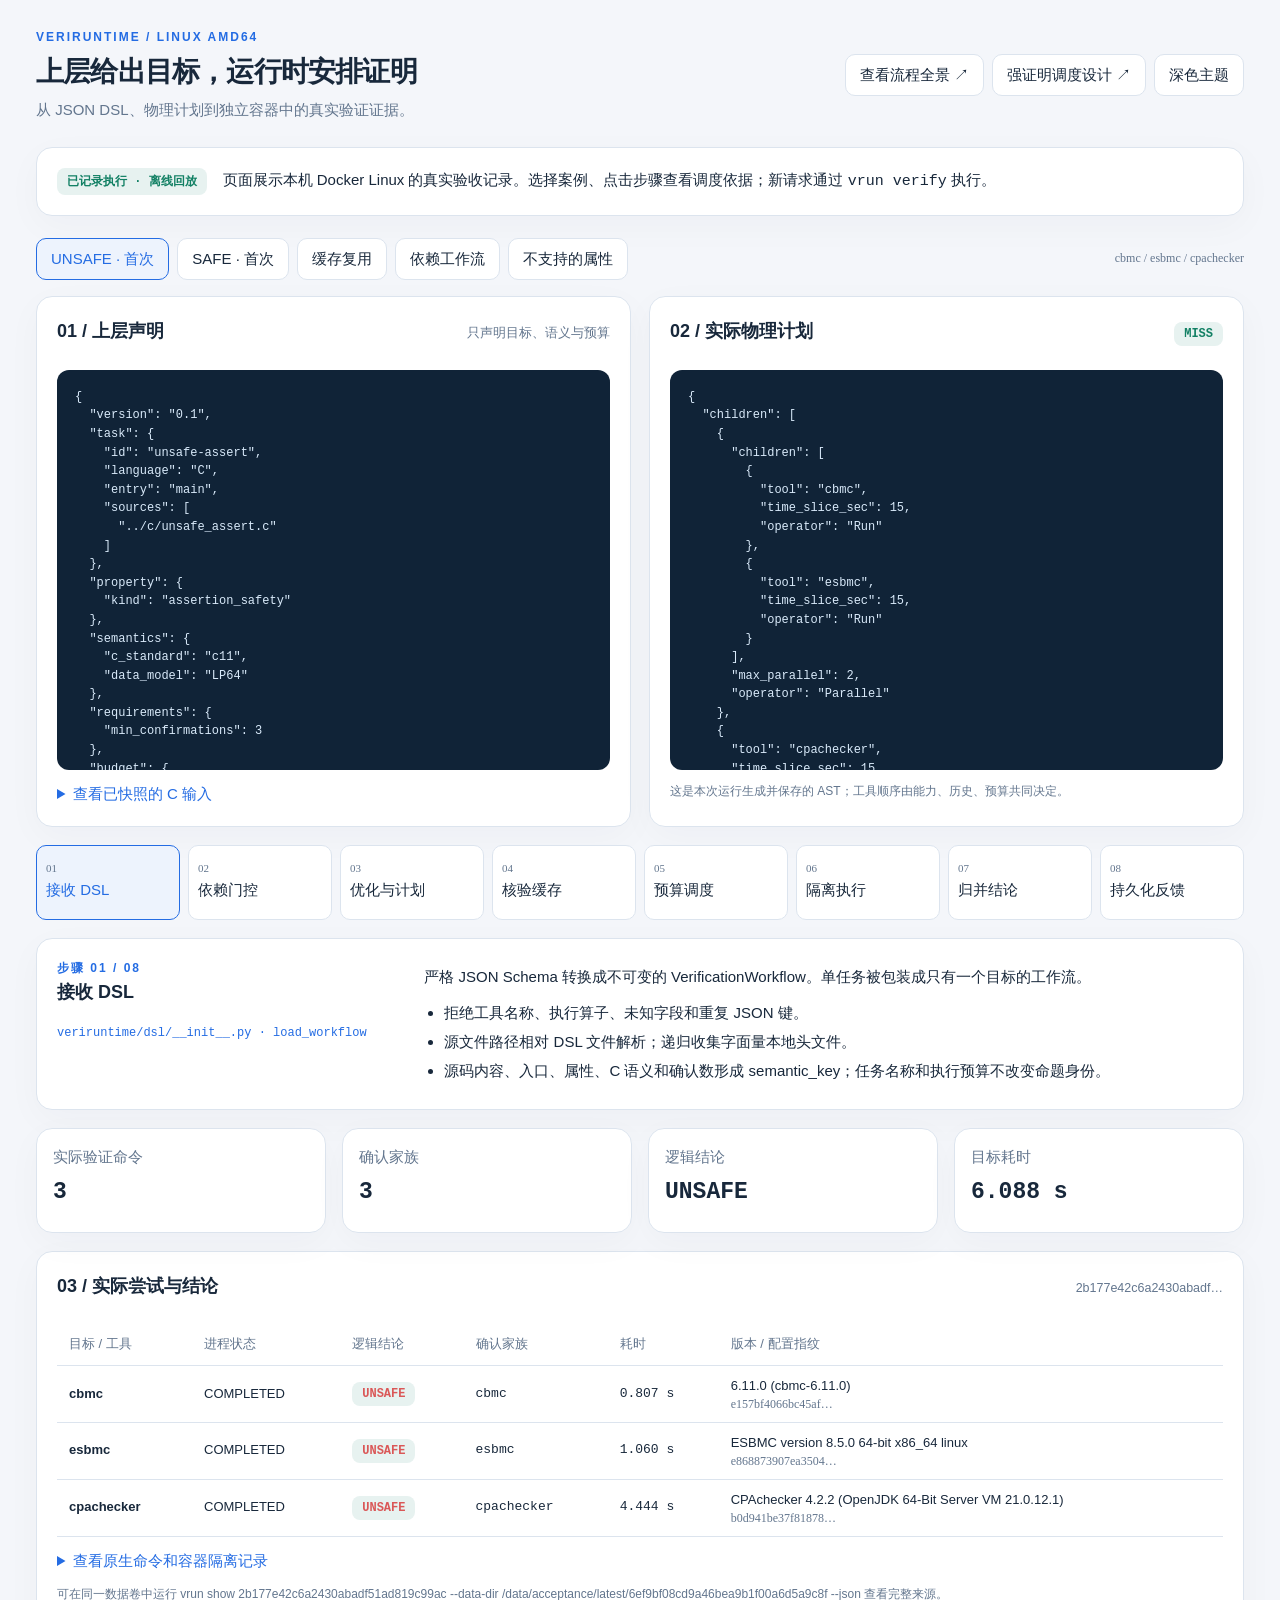
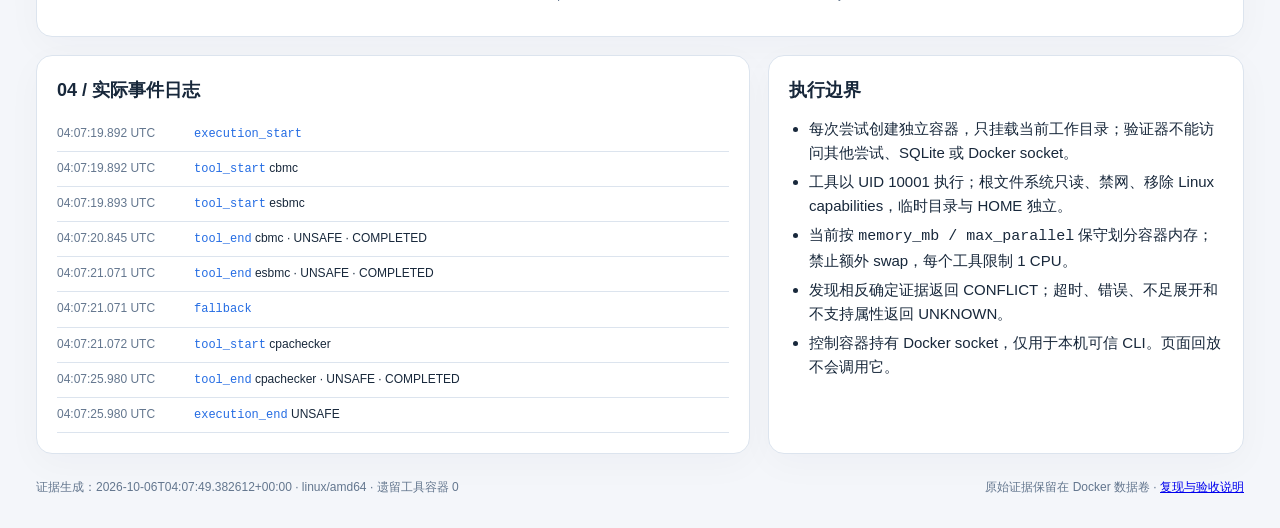
==== commit afbe9d87: "feat(m10): add optional verifier lab and upstream Rocq proof checks Add isolated Ultimate Automizer " ====
--- a/docs/runtime-explorer.html
+++ b/docs/runtime-explorer.html
@@ -8,7 +8,7 @@
 </style>
 </head>
 <body><main>
-<header><div><div class="eyebrow">VERIRUNTIME / LINUX AMD64</div><h1>上层给出目标，运行时安排证明</h1><div class="muted">从 JSON DSL、物理计划到独立容器中的真实验证证据。</div></div><div class="toolbar"><a class="button" href="dispatch.html">查看流程全景 ↗</a><button id="theme" aria-label="切换深浅主题">深色主题</button></div></header>
+<header><div><div class="eyebrow">VERIRUNTIME / LINUX AMD64</div><h1>上层给出目标，运行时安排证明</h1><div class="muted">从 JSON DSL、物理计划到独立容器中的真实验证证据。</div></div><div class="toolbar"><a class="button" href="dispatch.html">查看流程全景 ↗</a><a class="button" href="strong-verification.html">强证明调度设计 ↗</a><button id="theme" aria-label="切换深浅主题">深色主题</button></div></header>
 <div class="card notice"><span class="pill">已记录执行 · 离线回放</span><div>页面展示本机 Docker Linux 的真实验收记录。选择案例、点击步骤查看调度依据；新请求通过 <code>vrun verify</code> 执行。</div></div>
 <div class="scenario-row"><div class="toolbar" id="scenarios"></div><span class="family" id="versions"></span></div>
 <div class="split">
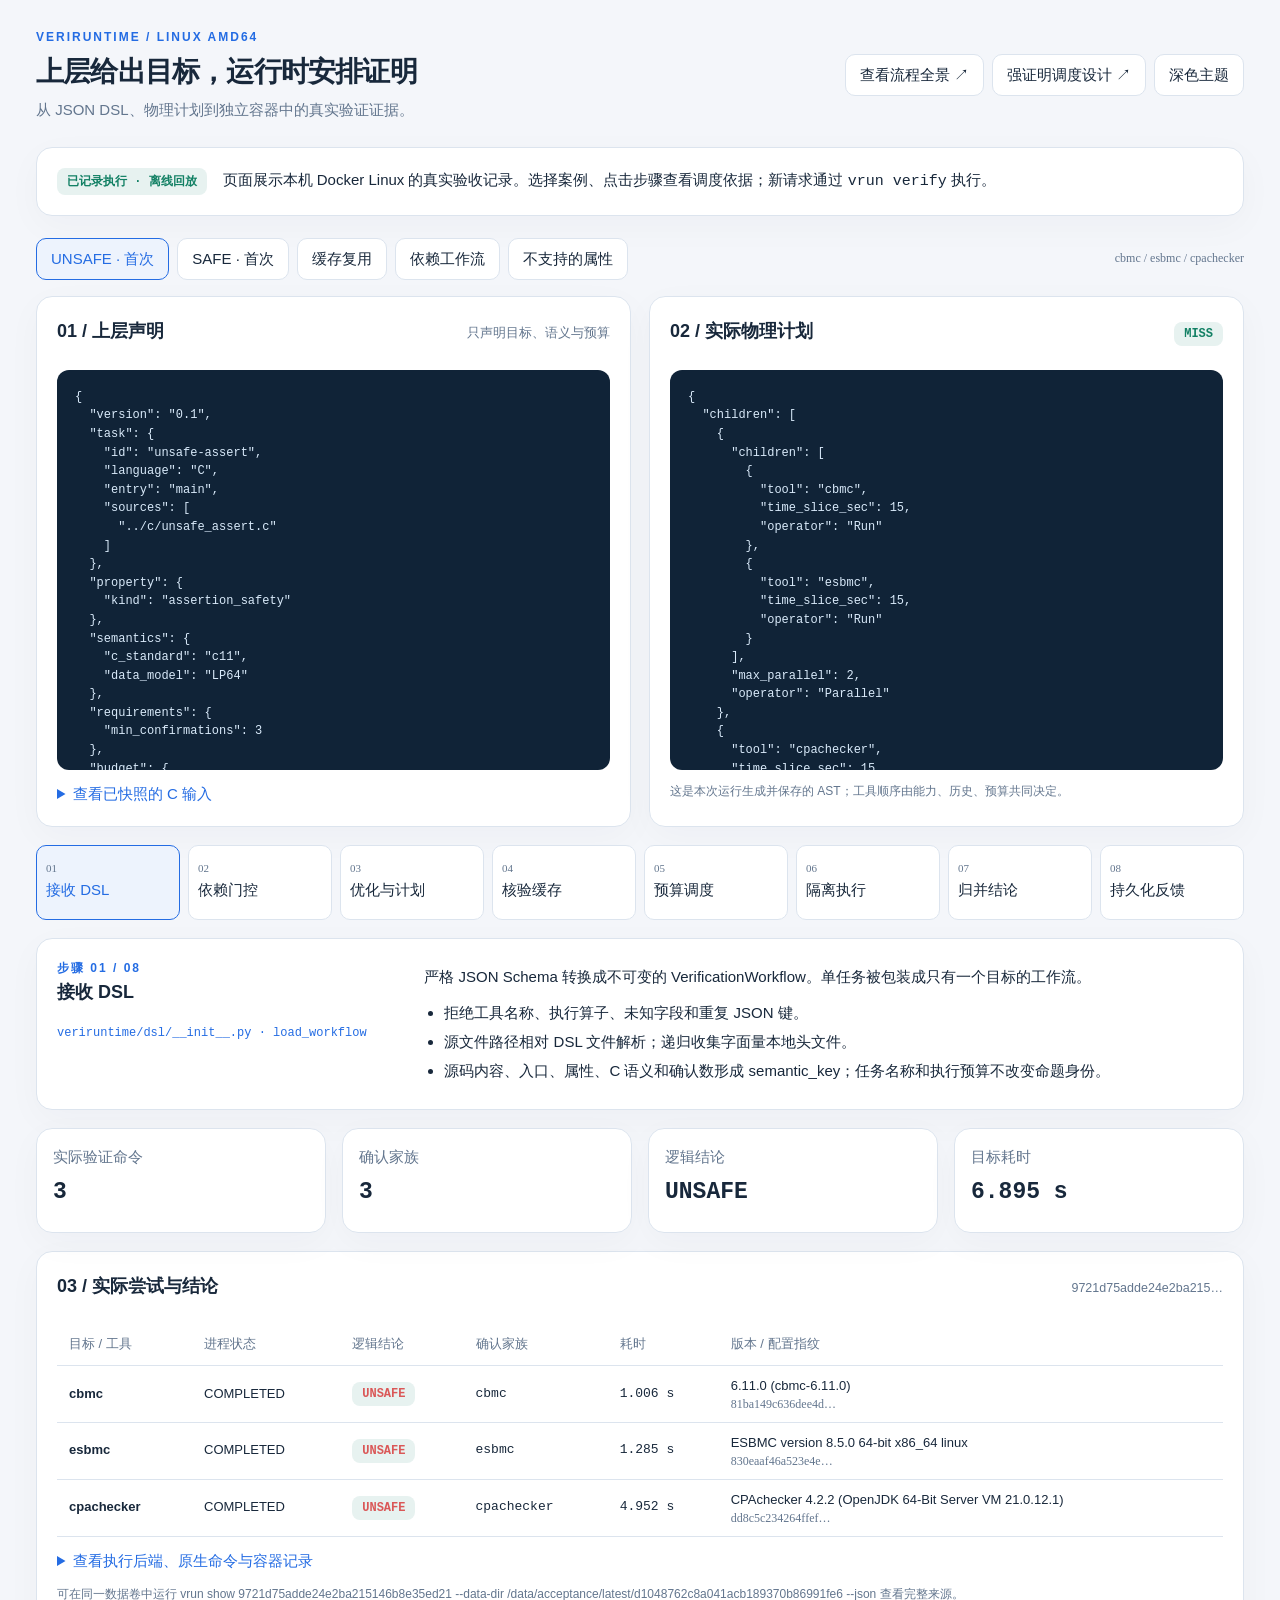
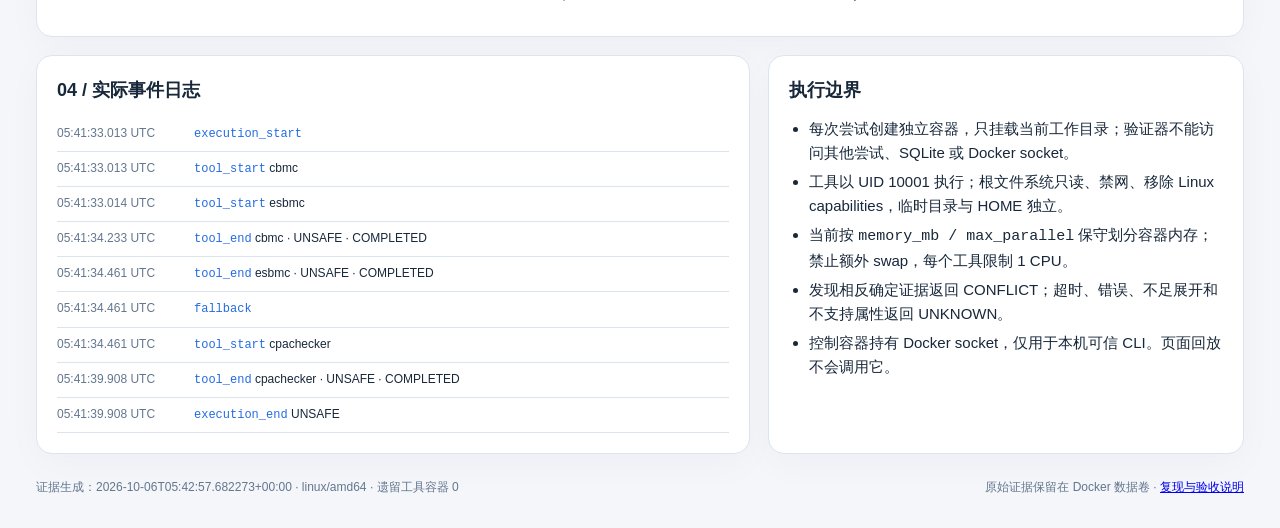
==== commit a49f8a56: "refactor(m11): separate execution lifecycle behind a local backend Introduce ExecutionBackend, opaqu" ====
--- a/docs/runtime-explorer.html
+++ b/docs/runtime-explorer.html
@@ -18,11 +18,11 @@
 <div class="steps" id="steps"></div>
 <section class="card stage-detail"><div><div class="eyebrow" id="stage-number"></div><h2 id="stage-title"></h2><code id="stage-source"></code></div><div><p id="stage-description"></p><ul class="list" id="stage-points"></ul></div></section>
 <div class="facts" id="facts"></div>
-<section class="card"><div class="caption"><h2>03 / 实际尝试与结论</h2><small id="execution-id"></small></div><div class="table-wrap"><table><thead><tr><th>目标 / 工具</th><th>进程状态</th><th>逻辑结论</th><th>确认家族</th><th>耗时</th><th>版本 / 配置指纹</th></tr></thead><tbody id="attempts"></tbody></table></div><details id="commands"><summary>查看原生命令和容器隔离记录</summary><pre class="code-box" id="command-data"></pre></details><p class="source-note muted" id="evidence-note"></p></section>
+<section class="card"><div class="caption"><h2>03 / 实际尝试与结论</h2><small id="execution-id"></small></div><div class="table-wrap"><table><thead><tr><th>目标 / 工具</th><th>进程状态</th><th>逻辑结论</th><th>确认家族</th><th>耗时</th><th>版本 / 配置指纹</th></tr></thead><tbody id="attempts"></tbody></table></div><details id="commands"><summary>查看执行后端、原生命令与容器记录</summary><pre class="code-box" id="command-data"></pre></details><p class="source-note muted" id="evidence-note"></p></section>
 <div class="two-bottom"><section class="card"><h2>04 / 实际事件日志</h2><div id="events"></div></section><section class="card"><h2>执行边界</h2><ul class="list"><li>每次尝试创建独立容器，只挂载当前工作目录；验证器不能访问其他尝试、SQLite 或 Docker socket。</li><li>工具以 UID 10001 执行；根文件系统只读、禁网、移除 Linux capabilities，临时目录与 HOME 独立。</li><li>当前按 <code>memory_mb / max_parallel</code> 保守划分容器内存；禁止额外 swap，每个工具限制 1 CPU。</li><li>发现相反确定证据返回 CONFLICT；超时、错误、不足展开和不支持属性返回 UNKNOWN。</li><li>控制容器持有 Docker socket，仅用于本机可信 CLI。页面回放不会调用它。</li></ul></section></div>
 <footer><span id="receipt"></span><span>原始证据保留在 Docker 数据卷 · <a href="linux-docker.md">复现与验收说明</a></span></footer>
 </main>
-<script id="evidence" type="application/json">{"generated_at_utc":"2026-10-06T04:07:49.382612+00:00","platform":"linux/amd64","profiles":[{"name":"cbmc","family":"cbmc","available":true,"version":"6.11.0 (cbmc-6.11.0)","path":"sha256:04ec339d4dea67e5c7ead21db93aa1ec0f860d853996598e44e0e428ddff8a21","languages":["C"],"properties":["assertion_safety"],"c_standards":["c11","c99"],"data_models":["LP64","ILP32"],"estimated_memory_mb":256,"prior_runtime_sec":0.5,"config_id":"e157bf4066bc45af78fd6ac65ec81c87f2b688b6df027bb31a70e1b656adc7d8","diagnostic":""},{"name":"esbmc","family":"esbmc","available":true,"version":"ESBMC version 8.5.0 64-bit x86_64 linux","path":"sha256:eeb7ee5968bd8d07cc95dd512d28c06283f310735790d8170e14afef27bf0e5f","languages":["C"],"properties":["assertion_safety"],"c_standards":["c11","c99"],"data_models":["LP64","ILP32"],"estimated_memory_mb":512,"prior_runtime_sec":0.7,"config_id":"e868873907ea350474d2ed96108f92457101e9991f2555849e8c10e7276c5ef0","diagnostic":""},{"name":"cpachecker","family":"cpachecker","available":true,"version":"CPAchecker 4.2.2 (OpenJDK 64-Bit Server VM 21.0.12.1)","path":"sha256:8203a6555ffe7950c77275f258e8fd28065e4285e9308247782dd58d3dba4221","languages":["C"],"properties":["assertion_safety"],"c_standards":["c11","c99"],"data_models":["LP64","ILP32"],"estimated_memory_mb":1024,"prior_runtime_sec":4.0,"config_id":"b0d941be37f818783d63db5982c38785c7fc74036ebf4a7b06d440fdba4f0728","diagnostic":""}],"scenarios":{"safe-first":{"request":{"version":"0.1","task":{"id":"safe-assert","language":"C","entry":"main","sources":["../c/safe_assert.c"]},"property":{"kind":"assertion_safety"},"semantics":{"c_standard":"c11","data_model":"LP64"},"requirements":{"min_confirmations":3},"budget":{"wall_time_sec":30,"memory_mb":2048,"max_parallel":2}},"execution":{"optimization":{"physical_plan":{"children":[{"children":[{"tool":"cbmc","time_slice_sec":15.0,"operator":"Run"},{"tool":"esbmc","time_slice_sec":15.0,"operator":"Run"}],"max_parallel":2,"operator":"Parallel"},{"tool":"cpachecker","time_slice_sec":15.0,"operator":"Run"}],"operator":"Sequence"},"explanation":{"optimizer":"cost-aware-v1","goal_id":"safe-assert","semantic_key":"d197b8cefa87a5ae7741975d912bc111d380765243988cc64b4e96196d8e628a","cache":"MISS","selected_tools":["cbmc","esbmc","cpachecker"],"reason":"Rank by smoothed definitive rate / median runtime; pack within concurrency and memory estimates; reserve fallback time","min_confirmations":3,"independent_candidates":3,"trust_feasible":true,"budget":{"wall_time_sec":30,"memory_mb":2048,"max_parallel":2},"hints":{"prefer_fast_counterexample":false,"expected_characteristics":[],"required_capabilities":[]},"hints_applied":false,"tiny_budget":false,"stages":[["cbmc","esbmc"],["cpachecker"]]},"candidate_scores":[{"tool":"cbmc","family":"cbmc","compatible":true,"reasons":[],"history":null,"expected_runtime_sec":0.5,"success_rate":0.5,"score":1.0,"selected":true},{"tool":"esbmc","family":"esbmc","compatible":true,"reasons":[],"history":null,"expected_runtime_sec":0.7,"success_rate":0.5,"score":0.7142857142857143,"selected":true},{"tool":"cpachecker","family":"cpachecker","compatible":true,"reasons":[],"history":null,"expected_runtime_sec":4.0,"success_rate":0.5,"score":0.125,"selected":true}]},"report":{"result":{"execution_id":"e701a0d481a342d9a9a042bfe64d8f9d","semantic_key":"d197b8cefa87a5ae7741975d912bc111d380765243988cc64b4e96196d8e628a","verdict":"SAFE","confirmations":3,"requirement_satisfied":true,"termination_reason":"REQUIREMENTS_MET","attempt_ids":["08b61d49f173459b93488256c6572800","499338bfb1e24c229c89a7d953b0c2de","8b06bc91a927410096af01d93c9e803f"],"wall_time_sec":4.504857592000008,"cache_hit":false,"source_execution_id":null,"goal_id":"safe-assert","status":"COMPLETED","artifacts":["1497fa2da64da8462ceff4b2b9dc0d2755a5fb0d4cfdb059e14c1c22ed401665","c8e85e106af824595b11f2759a5c9dca24e0c09b8430eb71a86cc38ca85f2c79","e7011683d7fb6aca4ca7c055454ef2c6e844048cb131cb0b5a633aee8f2afe4a","82e81776ca881ed439edbf7080595071e7ec0170030f007775a1257a286377f7","4504d13846ba2a43fcfca933ae64116a021ebea68e87e1c06b2e9be548cda457","63972a34ae7f5b3b99b7d78ebb0af8a21d584b943d602970f1c35d565c65938a","7e44cfe88936d664b61fd447f8bf142a883cea373afe341ececa6ff77dace205","da8e7da13bcd56c8e70905b5faf5723ebc54d0445715a21c4e14fcda55f1c28b","b1dd2d2c2525bbbc5aee46efbd34e977fa218ab89b0ea94e5e0930b4520637ed","e86fbb7ee16ac3b2eb2f2a33ab90ec5fb879721a7f75f6ddcef8740460f77cb3","b0ba1586da8e1c6f46a8671a04e803df82e1b425d465bbc76b953216614c9569","27de7c22395c7ed70701c94a5f521c8634a258d4e44705258cbfc43316264029","f511d389eace45b3e6f82ef02bb06c147ed1ab9c22e8ba96b0ed7cd40107ee81","f357708081c92dd3ae8121669b5ee51cc18fefe9d65b7785a4aed65d648130a6","157c6a0b6a3a481f33fc485aac1a4198ec154c791acaea9776ede292821f80f6","7252bdbe3f0cbdd299af1c8d7fb5dbb9dff68495bed78105b1bce39714b4d156","d5fc9323aba2e4c787fdac5104c7b6f2f27b6a8b5c8c3d27d6d8e19baea468ba","15bdd222b8ee225c20e6acd09ccbe283abfae785f312634001487d3f6b9451ca","8ef2ffa08b65dca71b055dd67a30a2084da0bf7ea580d83e7dd7e330df50fc70","b659ca25c55b67490649496cf17bfe0d26d82c87573019de7b99ea0a4b079df1","8efb07d3a4ba4f07c3e7a3cf3718a41c01cfc0f10ae0984de5fec872e6f73a96","ca4a2471f3ea9431a1afd6e95eda529861583b6f09320aad73ff3dba48972604","24872b5b802b861800d28ac8066124db5a2155a0fe6129a0920418d550eb95c8","af430a18bb09903c29549bed47c5c03d751334053d861b06dbfd811533de56b1","44858c13a9606fb1a73cf24d4ef0cd82b63f59d150d0b51d40c7743981e81ab9","ddfe5a310ceb7fbc8a9b8da3be2d653e1db05a2ee8e733ab8212443e8af069d9","6432fa11999f0dffb4e7552580784c1cededa34de59796631b84bdb6f3707707","c74f5970fe00f4c0538505d21b50c12649955db656d3b5af30209a33fb8e54a3","39fab4201b49e0c101bfa52eeed23904ba63c28b1e5d7935f384f2e0bada0ca5","5bb47f7dea75867b42a5e121dc33bf5273ad2f06bbffef0788850ca476fd8d48","ad87cfcc5e66ba16939cf3b2b085d22ca7578d906849680e58bc8c397eac87c3","72d8c639401fbed07557ffc8cebd5a6be4fb5d888890c2448b3b71ee4432a2a7","7cb6e0c3f220c332873a60df978743c45f56b95c28a975ea7c548e5a361a6d41","863c6f63014d4e2ad0d8b0fa6f19ac4a848cbb21de9492edd984d97deedfed95","c62904e49f6c9e56677e793031f65135d6713792d0033b1386846555402d9892","66907843e18d240efc8ea280298d327d2c6a21be1f489dfcc10c965746ce66fd","26be7cd67dfeca8d860ee8ebc5903d191a339de1495e76d9bccaa99587b10c1c","2fe187341029f320f0b30afecfcc1068d004c439b232fabc7f46e70a48772e00","14661464d24d18afd2024eaa144c01347ca693b05f163222a8fb79a392d13caa","c95319e9eeb8a1537cb1e6b78177e835f9664d21181babfe809694009366af34","dfbf2be1797f9b9f04599d890fc73f2ad6349471292461c103188c0ca4a7cbd2","22b50aef41ad26c331aa14634f8d4d417596044ff7ae5431cb10cae7c1e899f1","a013dbea4cb3eba99ba234b68e54065a850666b2eef5f03e35888317f642dc8b","fedd778bb136182f9d7dfde1ffb6614a92847497db9f0aa8fbcf7f83820f376a"],"diagnostics":[],"optimizer_summary":{"optimizer":"cost-aware-v1","goal_id":"safe-assert","semantic_key":"d197b8cefa87a5ae7741975d912bc111d380765243988cc64b4e96196d8e628a","cache":"MISS","selected_tools":["cbmc","esbmc","cpachecker"],"reason":"Rank by smoothed definitive rate / median runtime; pack within concurrency and memory estimates; reserve fallback time","min_confirmations":3,"independent_candidates":3,"trust_feasible":true,"budget":{"wall_time_sec":30,"memory_mb":2048,"max_parallel":2},"hints":{"prefer_fast_counterexample":false,"expected_characteristics":[],"required_capabilities":[]},"hints_applied":false,"tiny_budget":false,"stages":[["cbmc","esbmc"],["cpachecker"]]},"failure_reasons":[]},"attempts":[{"id":"08b61d49f173459b93488256c6572800","execution_id":"e701a0d481a342d9a9a042bfe64d8f9d","semantic_key":"d197b8cefa87a5ae7741975d912bc111d380765243988cc64b4e96196d8e628a","tool":"cbmc","family":"cbmc","version":"6.11.0 (cbmc-6.11.0)","config_id":"e157bf4066bc45af78fd6ac65ec81c87f2b688b6df027bb31a70e1b656adc7d8","command":["/usr/local/bin/python","-m","veriruntime.tools.container_driver","/data/acceptance/latest/6ef9bf08cd9a46bea9b1f00a6d5a9c8f/executions/e701a0d481a342d9a9a042bfe64d8f9d/08b61d49f173459b93488256c6572800"],"start_time":"2026-10-06T04:07:15.029017+00:00","end_time":"2026-10-06T04:07:15.805822+00:00","wall_time_sec":0.7768132659998628,"verdict":"SAFE","status":"COMPLETED","termination_reason":"NORMAL","exit_code":0,"workspace":"/data/acceptance/latest/6ef9bf08cd9a46bea9b1f00a6d5a9c8f/executions/e701a0d481a342d9a9a042bfe64d8f9d/08b61d49f173459b93488256c6572800","stdout_path":"/data/acceptance/latest/6ef9bf08cd9a46bea9b1f00a6d5a9c8f/executions/e701a0d481a342d9a9a042bfe64d8f9d/08b61d49f173459b93488256c6572800/stdout.txt","stderr_path":"/data/acceptance/latest/6ef9bf08cd9a46bea9b1f00a6d5a9c8f/executions/e701a0d481a342d9a9a042bfe64d8f9d/08b61d49f173459b93488256c6572800/stderr.txt","message":"Complete assertion proof with unwinding checks","artifact_ids":["63972a34ae7f5b3b99b7d78ebb0af8a21d584b943d602970f1c35d565c65938a","7e44cfe88936d664b61fd447f8bf142a883cea373afe341ececa6ff77dace205","da8e7da13bcd56c8e70905b5faf5723ebc54d0445715a21c4e14fcda55f1c28b","b1dd2d2c2525bbbc5aee46efbd34e977fa218ab89b0ea94e5e0930b4520637ed","e86fbb7ee16ac3b2eb2f2a33ab90ec5fb879721a7f75f6ddcef8740460f77cb3","b0ba1586da8e1c6f46a8671a04e803df82e1b425d465bbc76b953216614c9569","27de7c22395c7ed70701c94a5f521c8634a258d4e44705258cbfc43316264029"],"diagnostic_code":""},{"id":"499338bfb1e24c229c89a7d953b0c2de","execution_id":"e701a0d481a342d9a9a042bfe64d8f9d","semantic_key":"d197b8cefa87a5ae7741975d912bc111d380765243988cc64b4e96196d8e628a","tool":"esbmc","family":"esbmc","version":"ESBMC version 8.5.0 64-bit x86_64 linux","config_id":"e868873907ea350474d2ed96108f92457101e9991f2555849e8c10e7276c5ef0","command":["/usr/local/bin/python","-m","veriruntime.tools.container_driver","/data/acceptance/latest/6ef9bf08cd9a46bea9b1f00a6d5a9c8f/executions/e701a0d481a342d9a9a042bfe64d8f9d/499338bfb1e24c229c89a7d953b0c2de"],"start_time":"2026-10-06T04:07:15.029683+00:00","end_time":"2026-10-06T04:07:16.106579+00:00","wall_time_sec":1.0769033269998545,"verdict":"SAFE","status":"COMPLETED","termination_reason":"NORMAL","exit_code":0,"workspace":"/data/acceptance/latest/6ef9bf08cd9a46bea9b1f00a6d5a9c8f/executions/e701a0d481a342d9a9a042bfe64d8f9d/499338bfb1e24c229c89a7d953b0c2de","stdout_path":"/data/acceptance/latest/6ef9bf08cd9a46bea9b1f00a6d5a9c8f/executions/e701a0d481a342d9a9a042bfe64d8f9d/499338bfb1e24c229c89a7d953b0c2de/stdout.txt","stderr_path":"/data/acceptance/latest/6ef9bf08cd9a46bea9b1f00a6d5a9c8f/executions/e701a0d481a342d9a9a042bfe64d8f9d/499338bfb1e24c229c89a7d953b0c2de/stderr.txt","message":"Complete assertion proof with unwinding checks","artifact_ids":["f511d389eace45b3e6f82ef02bb06c147ed1ab9c22e8ba96b0ed7cd40107ee81","f357708081c92dd3ae8121669b5ee51cc18fefe9d65b7785a4aed65d648130a6","157c6a0b6a3a481f33fc485aac1a4198ec154c791acaea9776ede292821f80f6","7252bdbe3f0cbdd299af1c8d7fb5dbb9dff68495bed78105b1bce39714b4d156","d5fc9323aba2e4c787fdac5104c7b6f2f27b6a8b5c8c3d27d6d8e19baea468ba","15bdd222b8ee225c20e6acd09ccbe283abfae785f312634001487d3f6b9451ca","8ef2ffa08b65dca71b055dd67a30a2084da0bf7ea580d83e7dd7e330df50fc70"],"diagnostic_code":""},{"id":"8b06bc91a927410096af01d93c9e803f","execution_id":"e701a0d481a342d9a9a042bfe64d8f9d","semantic_key":"d197b8cefa87a5ae7741975d912bc111d380765243988cc64b4e96196d8e628a","tool":"cpachecker","family":"cpachecker","version":"CPAchecker 4.2.2 (OpenJDK 64-Bit Server VM 21.0.12.1)","config_id":"b0d941be37f818783d63db5982c38785c7fc74036ebf4a7b06d440fdba4f0728","command":["/usr/local/bin/python","-m","veriruntime.tools.container_driver","/data/acceptance/latest/6ef9bf08cd9a46bea9b1f00a6d5a9c8f/executions/e701a0d481a342d9a9a042bfe64d8f9d/8b06bc91a927410096af01d93c9e803f"],"start_time":"2026-10-06T04:07:16.222944+00:00","end_time":"2026-10-06T04:07:19.181056+00:00","wall_time_sec":2.958119244000045,"verdict":"SAFE","status":"COMPLETED","termination_reason":"NORMAL","exit_code":0,"workspace":"/data/acceptance/latest/6ef9bf08cd9a46bea9b1f00a6d5a9c8f/executions/e701a0d481a342d9a9a042bfe64d8f9d/8b06bc91a927410096af01d93c9e803f","stdout_path":"/data/acceptance/latest/6ef9bf08cd9a46bea9b1f00a6d5a9c8f/executions/e701a0d481a342d9a9a042bfe64d8f9d/8b06bc91a927410096af01d93c9e803f/stdout.txt","stderr_path":"/data/acceptance/latest/6ef9bf08cd9a46bea9b1f00a6d5a9c8f/executions/e701a0d481a342d9a9a042bfe64d8f9d/8b06bc91a927410096af01d93c9e803f/stderr.txt","message":"CPAchecker assertion reachability proof","artifact_ids":["b659ca25c55b67490649496cf17bfe0d26d82c87573019de7b99ea0a4b079df1","8efb07d3a4ba4f07c3e7a3cf3718a41c01cfc0f10ae0984de5fec872e6f73a96","ca4a2471f3ea9431a1afd6e95eda529861583b6f09320aad73ff3dba48972604","24872b5b802b861800d28ac8066124db5a2155a0fe6129a0920418d550eb95c8","af430a18bb09903c29549bed47c5c03d751334053d861b06dbfd811533de56b1","44858c13a9606fb1a73cf24d4ef0cd82b63f59d150d0b51d40c7743981e81ab9","ddfe5a310ceb7fbc8a9b8da3be2d653e1db05a2ee8e733ab8212443e8af069d9","6432fa11999f0dffb4e7552580784c1cededa34de59796631b84bdb6f3707707","c74f5970fe00f4c0538505d21b50c12649955db656d3b5af30209a33fb8e54a3","39fab4201b49e0c101bfa52eeed23904ba63c28b1e5d7935f384f2e0bada0ca5","5bb47f7dea75867b42a5e121dc33bf5273ad2f06bbffef0788850ca476fd8d48","ad87cfcc5e66ba16939cf3b2b085d22ca7578d906849680e58bc8c397eac87c3","72d8c639401fbed07557ffc8cebd5a6be4fb5d888890c2448b3b71ee4432a2a7","7cb6e0c3f220c332873a60df978743c45f56b95c28a975ea7c548e5a361a6d41","863c6f63014d4e2ad0d8b0fa6f19ac4a848cbb21de9492edd984d97deedfed95","c62904e49f6c9e56677e793031f65135d6713792d0033b1386846555402d9892","72d8c639401fbed07557ffc8cebd5a6be4fb5d888890c2448b3b71ee4432a2a7","66907843e18d240efc8ea280298d327d2c6a21be1f489dfcc10c965746ce66fd","26be7cd67dfeca8d860ee8ebc5903d191a339de1495e76d9bccaa99587b10c1c","2fe187341029f320f0b30afecfcc1068d004c439b232fabc7f46e70a48772e00","14661464d24d18afd2024eaa144c01347ca693b05f163222a8fb79a392d13caa","c95319e9eeb8a1537cb1e6b78177e835f9664d21181babfe809694009366af34","dfbf2be1797f9b9f04599d890fc73f2ad6349471292461c103188c0ca4a7cbd2","22b50aef41ad26c331aa14634f8d4d417596044ff7ae5431cb10cae7c1e899f1","a013dbea4cb3eba99ba234b68e54065a850666b2eef5f03e35888317f642dc8b","fedd778bb136182f9d7dfde1ffb6614a92847497db9f0aa8fbcf7f83820f376a"],"diagnostic_code":""}],"events":[{"time":"2026-10-06T04:07:15.028728+00:00","kind":"execution_start","semantic_key":"d197b8cefa87a5ae7741975d912bc111d380765243988cc64b4e96196d8e628a"},{"time":"2026-10-06T04:07:15.028869+00:00","kind":"tool_start","tool":"cbmc","remaining_wall_sec":29.997147914999914},{"time":"2026-10-06T04:07:15.029576+00:00","kind":"tool_start","tool":"esbmc","remaining_wall_sec":29.996440845000052},{"time":"2026-10-06T04:07:15.959541+00:00","kind":"tool_end","tool":"cbmc","attempt_id":"08b61d49f173459b93488256c6572800","verdict":"SAFE","status":"COMPLETED","wall_time_sec":0.7768132659998628},{"time":"2026-10-06T04:07:16.222536+00:00","kind":"tool_end","tool":"esbmc","attempt_id":"499338bfb1e24c229c89a7d953b0c2de","verdict":"SAFE","status":"COMPLETED","wall_time_sec":1.0769033269998545},{"time":"2026-10-06T04:07:16.222678+00:00","kind":"fallback","reason":"requirements_not_satisfied"},{"time":"2026-10-06T04:07:16.222729+00:00","kind":"tool_start","tool":"cpachecker","remaining_wall_sec":28.80328858599978},{"time":"2026-10-06T04:07:19.530752+00:00","kind":"tool_end","tool":"cpachecker","attempt_id":"8b06bc91a927410096af01d93c9e803f","verdict":"SAFE","status":"COMPLETED","wall_time_sec":2.958119244000045},{"time":"2026-10-06T04:07:19.530891+00:00","kind":"execution_end","verdict":"SAFE","confirmations":3}]}},"attempts":[{"id":"08b61d49f173459b93488256c6572800","execution_id":"e701a0d481a342d9a9a042bfe64d8f9d","semantic_key":"d197b8cefa87a5ae7741975d912bc111d380765243988cc64b4e96196d8e628a","tool":"cbmc","family":"cbmc","version":"6.11.0 (cbmc-6.11.0)","config_id":"e157bf4066bc45af78fd6ac65ec81c87f2b688b6df027bb31a70e1b656adc7d8","command":["/usr/local/bin/python","-m","veriruntime.tools.container_driver","/data/acceptance/latest/6ef9bf08cd9a46bea9b1f00a6d5a9c8f/executions/e701a0d481a342d9a9a042bfe64d8f9d/08b61d49f173459b93488256c6572800"],"start_time":"2026-10-06T04:07:15.029017+00:00","end_time":"2026-10-06T04:07:15.805822+00:00","wall_time_sec":0.7768132659998628,"verdict":"SAFE","status":"COMPLETED","termination_reason":"NORMAL","exit_code":0,"workspace":"/data/acceptance/latest/6ef9bf08cd9a46bea9b1f00a6d5a9c8f/executions/e701a0d481a342d9a9a042bfe64d8f9d/08b61d49f173459b93488256c6572800","stdout_path":"/data/acceptance/latest/6ef9bf08cd9a46bea9b1f00a6d5a9c8f/executions/e701a0d481a342d9a9a042bfe64d8f9d/08b61d49f173459b93488256c6572800/stdout.txt","stderr_path":"/data/acceptance/latest/6ef9bf08cd9a46bea9b1f00a6d5a9c8f/executions/e701a0d481a342d9a9a042bfe64d8f9d/08b61d49f173459b93488256c6572800/stderr.txt","message":"Complete assertion proof with unwinding checks","artifact_ids":["63972a34ae7f5b3b99b7d78ebb0af8a21d584b943d602970f1c35d565c65938a","7e44cfe88936d664b61fd447f8bf142a883cea373afe341ececa6ff77dace205","da8e7da13bcd56c8e70905b5faf5723ebc54d0445715a21c4e14fcda55f1c28b","b1dd2d2c2525bbbc5aee46efbd34e977fa218ab89b0ea94e5e0930b4520637ed","e86fbb7ee16ac3b2eb2f2a33ab90ec5fb879721a7f75f6ddcef8740460f77cb3","b0ba1586da8e1c6f46a8671a04e803df82e1b425d465bbc76b953216614c9569","27de7c22395c7ed70701c94a5f521c8634a258d4e44705258cbfc43316264029"],"diagnostic_code":"","native_command":["/opt/cbmc/cbmc","/work/input/c/safe_assert.c","--function","main","--c11","--64","--unwind","64","--unwinding-assertions","--json-ui"],"container":{"id":"236f98b0a2526cf0cc64e8928901035c2c809a0b156e0404a5a398ae30b9996f","image":"sha256:04ec339d4dea67e5c7ead21db93aa1ec0f860d853996598e44e0e428ddff8a21","state":{"Status":"exited","Running":false,"Paused":false,"Restarting":false,"OOMKilled":false,"Dead":false,"Pid":0,"ExitCode":0,"Error":"","StartedAt":"2026-10-06T04:07:15.458551759Z","FinishedAt":"2026-10-06T04:07:15.667469304Z"},"host_config":{"Binds":null,"ContainerIDFile":"","LogConfig":{"Type":"json-file","Config":{}},"NetworkMode":"none","PortBindings":{},"RestartPolicy":{"Name":"no","MaximumRetryCount":0},"AutoRemove":false,"VolumeDriver":"","VolumesFrom":null,"ConsoleSize":[0,0],"CapAdd":null,"CapDrop":["ALL"],"CgroupnsMode":"private","Dns":null,"DnsOptions":null,"DnsSearch":null,"ExtraHosts":null,"GroupAdd":null,"IpcMode":"private","Cgroup":"","Links":null,"OomScoreAdj":0,"PidMode":"","Privileged":false,"PublishAllPorts":false,"ReadonlyRootfs":true,"SecurityOpt":["no-new-privileges"],"Tmpfs":{"/tmp":"rw,nosuid,nodev,size=64m,mode=1777"},"UTSMode":"","UsernsMode":"","ShmSize":67108864,"Runtime":"runc","Isolation":"","CpuShares":0,"Memory":1073741824,"NanoCpus":1000000000,"CgroupParent":"","BlkioWeight":0,"BlkioWeightDevice":null,"BlkioDeviceReadBps":null,"BlkioDeviceWriteBps":null,"BlkioDeviceReadIOps":null,"BlkioDeviceWriteIOps":null,"CpuPeriod":0,"CpuQuota":0,"CpuRealtimePeriod":0,"CpuRealtimeRuntime":0,"CpusetCpus":"","CpusetMems":"","Devices":null,"DeviceCgroupRules":null,"DeviceRequests":null,"MemoryReservation":0,"MemorySwap":1073741824,"MemorySwappiness":null,"OomKillDisable":null,"PidsLimit":128,"Ulimits":null,"CpuCount":0,"CpuPercent":0,"IOMaximumIOps":0,"IOMaximumBandwidth":0,"Mounts":[{"Type":"volume","Source":"veriruntime-data","Target":"/work","VolumeOptions":{"NoCopy":true,"Subpath":"acceptance/latest/6ef9bf08cd9a46bea9b1f00a6d5a9c8f/executions/e701a0d481a342d9a9a042bfe64d8f9d/08b61d49f173459b93488256c6572800"}}],"MaskedPaths":["/proc/acpi","/proc/asound","/proc/interrupts","/proc/kcore","/proc/keys","/proc/latency_stats","/proc/sched_debug","/proc/scsi","/proc/timer_list","/proc/timer_stats","/sys/devices/virtual/powercap","/sys/firmware"],"ReadonlyPaths":["/proc/bus","/proc/fs","/proc/irq","/proc/sys","/proc/sysrq-trigger"],"Init":true},"mounts":[{"Type":"volume","Name":"veriruntime-data","Source":"/var/lib/docker/volumes/veriruntime-data/_data","Destination":"/work","Driver":"local","Mode":"z","RW":true,"Propagation":""}]},"compilation":null},{"id":"499338bfb1e24c229c89a7d953b0c2de","execution_id":"e701a0d481a342d9a9a042bfe64d8f9d","semantic_key":"d197b8cefa87a5ae7741975d912bc111d380765243988cc64b4e96196d8e628a","tool":"esbmc","family":"esbmc","version":"ESBMC version 8.5.0 64-bit x86_64 linux","config_id":"e868873907ea350474d2ed96108f92457101e9991f2555849e8c10e7276c5ef0","command":["/usr/local/bin/python","-m","veriruntime.tools.container_driver","/data/acceptance/latest/6ef9bf08cd9a46bea9b1f00a6d5a9c8f/executions/e701a0d481a342d9a9a042bfe64d8f9d/499338bfb1e24c229c89a7d953b0c2de"],"start_time":"2026-10-06T04:07:15.029683+00:00","end_time":"2026-10-06T04:07:16.106579+00:00","wall_time_sec":1.0769033269998545,"verdict":"SAFE","status":"COMPLETED","termination_reason":"NORMAL","exit_code":0,"workspace":"/data/acceptance/latest/6ef9bf08cd9a46bea9b1f00a6d5a9c8f/executions/e701a0d481a342d9a9a042bfe64d8f9d/499338bfb1e24c229c89a7d953b0c2de","stdout_path":"/data/acceptance/latest/6ef9bf08cd9a46bea9b1f00a6d5a9c8f/executions/e701a0d481a342d9a9a042bfe64d8f9d/499338bfb1e24c229c89a7d953b0c2de/stdout.txt","stderr_path":"/data/acceptance/latest/6ef9bf08cd9a46bea9b1f00a6d5a9c8f/executions/e701a0d481a342d9a9a042bfe64d8f9d/499338bfb1e24c229c89a7d953b0c2de/stderr.txt","message":"Complete assertion proof with unwinding checks","artifact_ids":["f511d389eace45b3e6f82ef02bb06c147ed1ab9c22e8ba96b0ed7cd40107ee81","f357708081c92dd3ae8121669b5ee51cc18fefe9d65b7785a4aed65d648130a6","157c6a0b6a3a481f33fc485aac1a4198ec154c791acaea9776ede292821f80f6","7252bdbe3f0cbdd299af1c8d7fb5dbb9dff68495bed78105b1bce39714b4d156","d5fc9323aba2e4c787fdac5104c7b6f2f27b6a8b5c8c3d27d6d8e19baea468ba","15bdd222b8ee225c20e6acd09ccbe283abfae785f312634001487d3f6b9451ca","8ef2ffa08b65dca71b055dd67a30a2084da0bf7ea580d83e7dd7e330df50fc70"],"diagnostic_code":"","native_command":["/opt/esbmc/release/bin/esbmc","/work/input/c/safe_assert.c","--function","main","--std","c11","--64","--unwind","64","--z3","--multi-property","--overflow-check","--ub-shift-check"],"container":{"id":"bd563fa4974b49362f01a3483a2e776f4117cd71c6f6ac7f0b0be243e576757a","image":"sha256:eeb7ee5968bd8d07cc95dd512d28c06283f310735790d8170e14afef27bf0e5f","state":{"Status":"exited","Running":false,"Paused":false,"Restarting":false,"OOMKilled":false,"Dead":false,"Pid":0,"ExitCode":0,"Error":"","StartedAt":"2026-10-06T04:07:15.508605816Z","FinishedAt":"2026-10-06T04:07:15.974569477Z"},"host_config":{"Binds":null,"ContainerIDFile":"","LogConfig":{"Type":"json-file","Config":{}},"NetworkMode":"none","PortBindings":{},"RestartPolicy":{"Name":"no","MaximumRetryCount":0},"AutoRemove":false,"VolumeDriver":"","VolumesFrom":null,"ConsoleSize":[0,0],"CapAdd":null,"CapDrop":["ALL"],"CgroupnsMode":"private","Dns":null,"DnsOptions":null,"DnsSearch":null,"ExtraHosts":null,"GroupAdd":null,"IpcMode":"private","Cgroup":"","Links":null,"OomScoreAdj":0,"PidMode":"","Privileged":false,"PublishAllPorts":false,"ReadonlyRootfs":true,"SecurityOpt":["no-new-privileges"],"Tmpfs":{"/tmp":"rw,nosuid,nodev,size=64m,mode=1777"},"UTSMode":"","UsernsMode":"","ShmSize":67108864,"Runtime":"runc","Isolation":"","CpuShares":0,"Memory":1073741824,"NanoCpus":1000000000,"CgroupParent":"","BlkioWeight":0,"BlkioWeightDevice":null,"BlkioDeviceReadBps":null,"BlkioDeviceWriteBps":null,"BlkioDeviceReadIOps":null,"BlkioDeviceWriteIOps":null,"CpuPeriod":0,"CpuQuota":0,"CpuRealtimePeriod":0,"CpuRealtimeRuntime":0,"CpusetCpus":"","CpusetMems":"","Devices":null,"DeviceCgroupRules":null,"DeviceRequests":null,"MemoryReservation":0,"MemorySwap":1073741824,"MemorySwappiness":null,"OomKillDisable":null,"PidsLimit":128,"Ulimits":null,"CpuCount":0,"CpuPercent":0,"IOMaximumIOps":0,"IOMaximumBandwidth":0,"Mounts":[{"Type":"volume","Source":"veriruntime-data","Target":"/work","VolumeOptions":{"NoCopy":true,"Subpath":"acceptance/latest/6ef9bf08cd9a46bea9b1f00a6d5a9c8f/executions/e701a0d481a342d9a9a042bfe64d8f9d/499338bfb1e24c229c89a7d953b0c2de"}}],"MaskedPaths":["/proc/acpi","/proc/asound","/proc/interrupts","/proc/kcore","/proc/keys","/proc/latency_stats","/proc/sched_debug","/proc/scsi","/proc/timer_list","/proc/timer_stats","/sys/devices/virtual/powercap","/sys/firmware"],"ReadonlyPaths":["/proc/bus","/proc/fs","/proc/irq","/proc/sys","/proc/sysrq-trigger"],"Init":true},"mounts":[{"Type":"volume","Name":"veriruntime-data","Source":"/var/lib/docker/volumes/veriruntime-data/_data","Destination":"/work","Driver":"local","Mode":"z","RW":true,"Propagation":""}]},"compilation":null},{"id":"8b06bc91a927410096af01d93c9e803f","execution_id":"e701a0d481a342d9a9a042bfe64d8f9d","semantic_key":"d197b8cefa87a5ae7741975d912bc111d380765243988cc64b4e96196d8e628a","tool":"cpachecker","family":"cpachecker","version":"CPAchecker 4.2.2 (OpenJDK 64-Bit Server VM 21.0.12.1)","config_id":"b0d941be37f818783d63db5982c38785c7fc74036ebf4a7b06d440fdba4f0728","command":["/usr/local/bin/python","-m","veriruntime.tools.container_driver","/data/acceptance/latest/6ef9bf08cd9a46bea9b1f00a6d5a9c8f/executions/e701a0d481a342d9a9a042bfe64d8f9d/8b06bc91a927410096af01d93c9e803f"],"start_time":"2026-10-06T04:07:16.222944+00:00","end_time":"2026-10-06T04:07:19.181056+00:00","wall_time_sec":2.958119244000045,"verdict":"SAFE","status":"COMPLETED","termination_reason":"NORMAL","exit_code":0,"workspace":"/data/acceptance/latest/6ef9bf08cd9a46bea9b1f00a6d5a9c8f/executions/e701a0d481a342d9a9a042bfe64d8f9d/8b06bc91a927410096af01d93c9e803f","stdout_path":"/data/acceptance/latest/6ef9bf08cd9a46bea9b1f00a6d5a9c8f/executions/e701a0d481a342d9a9a042bfe64d8f9d/8b06bc91a927410096af01d93c9e803f/stdout.txt","stderr_path":"/data/acceptance/latest/6ef9bf08cd9a46bea9b1f00a6d5a9c8f/executions/e701a0d481a342d9a9a042bfe64d8f9d/8b06bc91a927410096af01d93c9e803f/stderr.txt","message":"CPAchecker assertion reachability proof","artifact_ids":["b659ca25c55b67490649496cf17bfe0d26d82c87573019de7b99ea0a4b079df1","8efb07d3a4ba4f07c3e7a3cf3718a41c01cfc0f10ae0984de5fec872e6f73a96","ca4a2471f3ea9431a1afd6e95eda529861583b6f09320aad73ff3dba48972604","24872b5b802b861800d28ac8066124db5a2155a0fe6129a0920418d550eb95c8","af430a18bb09903c29549bed47c5c03d751334053d861b06dbfd811533de56b1","44858c13a9606fb1a73cf24d4ef0cd82b63f59d150d0b51d40c7743981e81ab9","ddfe5a310ceb7fbc8a9b8da3be2d653e1db05a2ee8e733ab8212443e8af069d9","6432fa11999f0dffb4e7552580784c1cededa34de59796631b84bdb6f3707707","c74f5970fe00f4c0538505d21b50c12649955db656d3b5af30209a33fb8e54a3","39fab4201b49e0c101bfa52eeed23904ba63c28b1e5d7935f384f2e0bada0ca5","5bb47f7dea75867b42a5e121dc33bf5273ad2f06bbffef0788850ca476fd8d48","ad87cfcc5e66ba16939cf3b2b085d22ca7578d906849680e58bc8c397eac87c3","72d8c639401fbed07557ffc8cebd5a6be4fb5d888890c2448b3b71ee4432a2a7","7cb6e0c3f220c332873a60df978743c45f56b95c28a975ea7c548e5a361a6d41","863c6f63014d4e2ad0d8b0fa6f19ac4a848cbb21de9492edd984d97deedfed95","c62904e49f6c9e56677e793031f65135d6713792d0033b1386846555402d9892","72d8c639401fbed07557ffc8cebd5a6be4fb5d888890c2448b3b71ee4432a2a7","66907843e18d240efc8ea280298d327d2c6a21be1f489dfcc10c965746ce66fd","26be7cd67dfeca8d860ee8ebc5903d191a339de1495e76d9bccaa99587b10c1c","2fe187341029f320f0b30afecfcc1068d004c439b232fabc7f46e70a48772e00","14661464d24d18afd2024eaa144c01347ca693b05f163222a8fb79a392d13caa","c95319e9eeb8a1537cb1e6b78177e835f9664d21181babfe809694009366af34","dfbf2be1797f9b9f04599d890fc73f2ad6349471292461c103188c0ca4a7cbd2","22b50aef41ad26c331aa14634f8d4d417596044ff7ae5431cb10cae7c1e899f1","a013dbea4cb3eba99ba234b68e54065a850666b2eef5f03e35888317f642dc8b","fedd778bb136182f9d7dfde1ffb6614a92847497db9f0aa8fbcf7f83820f376a"],"diagnostic_code":"","native_command":["/usr/local/bin/python3","/opt/runtime/veriruntime/tools/cpa_driver.py","/work/adapter-command.json"],"container":{"id":"419bb490206fec7a94ca4139effad3e45d4242817a208694e8fac226db767785","image":"sha256:8203a6555ffe7950c77275f258e8fd28065e4285e9308247782dd58d3dba4221","state":{"Status":"exited","Running":false,"Paused":false,"Restarting":false,"OOMKilled":false,"Dead":false,"Pid":0,"ExitCode":0,"Error":"","StartedAt":"2026-10-06T04:07:16.532687686Z","FinishedAt":"2026-10-06T04:07:19.035841676Z"},"host_config":{"Binds":null,"ContainerIDFile":"","LogConfig":{"Type":"json-file","Config":{}},"NetworkMode":"none","PortBindings":{},"RestartPolicy":{"Name":"no","MaximumRetryCount":0},"AutoRemove":false,"VolumeDriver":"","VolumesFrom":null,"ConsoleSize":[0,0],"CapAdd":null,"CapDrop":["ALL"],"CgroupnsMode":"private","Dns":null,"DnsOptions":null,"DnsSearch":null,"ExtraHosts":null,"GroupAdd":null,"IpcMode":"private","Cgroup":"","Links":null,"OomScoreAdj":0,"PidMode":"","Privileged":false,"PublishAllPorts":false,"ReadonlyRootfs":true,"SecurityOpt":["no-new-privileges"],"Tmpfs":{"/tmp":"rw,nosuid,nodev,size=64m,mode=1777"},"UTSMode":"","UsernsMode":"","ShmSize":67108864,"Runtime":"runc","Isolation":"","CpuShares":0,"Memory":1073741824,"NanoCpus":1000000000,"CgroupParent":"","BlkioWeight":0,"BlkioWeightDevice":null,"BlkioDeviceReadBps":null,"BlkioDeviceWriteBps":null,"BlkioDeviceReadIOps":null,"BlkioDeviceWriteIOps":null,"CpuPeriod":0,"CpuQuota":0,"CpuRealtimePeriod":0,"CpuRealtimeRuntime":0,"CpusetCpus":"","CpusetMems":"","Devices":null,"DeviceCgroupRules":null,"DeviceRequests":null,"MemoryReservation":0,"MemorySwap":1073741824,"MemorySwappiness":null,"OomKillDisable":null,"PidsLimit":128,"Ulimits":null,"CpuCount":0,"CpuPercent":0,"IOMaximumIOps":0,"IOMaximumBandwidth":0,"Mounts":[{"Type":"volume","Source":"veriruntime-data","Target":"/work","VolumeOptions":{"NoCopy":true,"Subpath":"acceptance/latest/6ef9bf08cd9a46bea9b1f00a6d5a9c8f/executions/e701a0d481a342d9a9a042bfe64d8f9d/8b06bc91a927410096af01d93c9e803f"}}],"MaskedPaths":["/proc/acpi","/proc/asound","/proc/interrupts","/proc/kcore","/proc/keys","/proc/latency_stats","/proc/sched_debug","/proc/scsi","/proc/timer_list","/proc/timer_stats","/sys/devices/virtual/powercap","/sys/firmware"],"ReadonlyPaths":["/proc/bus","/proc/fs","/proc/irq","/proc/sys","/proc/sysrq-trigger"],"Init":true},"mounts":[{"Type":"volume","Name":"veriruntime-data","Source":"/var/lib/docker/volumes/veriruntime-data/_data","Destination":"/work","Driver":"local","Mode":"z","RW":true,"Propagation":""}]},"compilation":{"preprocessor_commands":[["/usr/bin/clang","-E","-P","-std=c11","-m64","-I","/work/adapter-headers","/work/input/c/safe_assert.c"]],"compiled_sources":["/work/translation-0.i"],"verifier_argv":["/opt/cpachecker/CPAchecker-4.2.2-unix/bin/cpachecker","--valueAnalysis","--heap","768M","--option","cpa.value.ignoreCallsToUnknownFunctions=false","--option","solver.solver=PRINCESS","--option","cpa.predicate.encodeFloatAs=UNSUPPORTED","--option","counterexample.checker.config=/work/counterexample.properties","--entry-function","main","--spec","/work/assertion.spc","--output-path","/work/tool-output","--64","/work/translation-0.i"]}}],"program":"#include <assert.h>\n\nint main(void) {\n    int x = 0;\n    for (int i = 0; i < 10; ++i)\n        x++;\n    assert(x == 10);\n    return 0;\n}\n"},"safe-repeat":{"request":{"version":"0.1","task":{"id":"safe-assert","language":"C","entry":"main","sources":["../c/safe_assert.c"]},"property":{"kind":"assertion_safety"},"semantics":{"c_standard":"c11","data_model":"LP64"},"requirements":{"min_confirmations":3},"budget":{"wall_time_sec":30,"memory_mb":2048,"max_parallel":2}},"execution":{"optimization":{"physical_plan":{"semantic_key":"d197b8cefa87a5ae7741975d912bc111d380765243988cc64b4e96196d8e628a","source_execution_id":"e701a0d481a342d9a9a042bfe64d8f9d","fallback":{"children":[{"children":[{"tool":"cbmc","time_slice_sec":15.0,"operator":"Run"},{"tool":"esbmc","time_slice_sec":15.0,"operator":"Run"}],"max_parallel":2,"operator":"Parallel"},{"tool":"cpachecker","time_slice_sec":15.0,"operator":"Run"}],"operator":"Sequence"},"operator":"CacheLookup"},"explanation":{"optimizer":"cost-aware-v1","goal_id":"safe-assert","semantic_key":"d197b8cefa87a5ae7741975d912bc111d380765243988cc64b4e96196d8e628a","cache":"HIT","selected_tools":[],"reason":"Rank by smoothed definitive rate / median runtime; pack within concurrency and memory estimates; reserve fallback time","min_confirmations":3,"independent_candidates":3,"trust_feasible":true,"budget":{"wall_time_sec":30,"memory_mb":2048,"max_parallel":2},"hints":{"prefer_fast_counterexample":false,"expected_characteristics":[],"required_capabilities":[]},"hints_applied":false,"tiny_budget":false,"stages":[["cbmc","esbmc"],["cpachecker"]],"fallback_selected_tools":["cbmc","esbmc","cpachecker"],"cache_source_execution":"e701a0d481a342d9a9a042bfe64d8f9d"},"candidate_scores":[{"tool":"cbmc","family":"cbmc","compatible":true,"reasons":[],"history":{"tool":"cbmc","property_kind":"assertion_safety","size_bucket":"tiny","run_count":1,"definitive_count":1,"safe_count":1,"unsafe_count":0,"unknown_count":0,"timeout_count":0,"mean_runtime_sec":0.7768132659998628,"median_runtime_sec":0.7768132659998628,"recent_runtime_sec":0.7768132659998628},"expected_runtime_sec":0.7768132659998628,"success_rate":0.75,"score":0.9654829967851405,"selected":true},{"tool":"esbmc","family":"esbmc","compatible":true,"reasons":[],"history":{"tool":"esbmc","property_kind":"assertion_safety","size_bucket":"tiny","run_count":1,"definitive_count":1,"safe_count":1,"unsafe_count":0,"unknown_count":0,"timeout_count":0,"mean_runtime_sec":1.0769033269998545,"median_runtime_sec":1.0769033269998545,"recent_runtime_sec":1.0769033269998545},"expected_runtime_sec":1.0769033269998545,"success_rate":0.75,"score":0.6964413436157035,"selected":true},{"tool":"cpachecker","family":"cpachecker","compatible":true,"reasons":[],"history":{"tool":"cpachecker","property_kind":"assertion_safety","size_bucket":"tiny","run_count":1,"definitive_count":1,"safe_count":1,"unsafe_count":0,"unknown_count":0,"timeout_count":0,"mean_runtime_sec":2.958119244000045,"median_runtime_sec":2.958119244000045,"recent_runtime_sec":2.958119244000045},"expected_runtime_sec":2.958119244000045,"success_rate":0.75,"score":0.25353947496241924,"selected":true}]},"report":{"result":{"execution_id":"874cbba125ea49618598b921a3fd868e","semantic_key":"d197b8cefa87a5ae7741975d912bc111d380765243988cc64b4e96196d8e628a","verdict":"SAFE","confirmations":3,"requirement_satisfied":true,"termination_reason":"REQUIREMENTS_MET","attempt_ids":[],"wall_time_sec":0.024135314999966795,"cache_hit":true,"source_execution_id":"e701a0d481a342d9a9a042bfe64d8f9d","goal_id":"safe-assert","status":"COMPLETED","artifacts":["1497fa2da64da8462ceff4b2b9dc0d2755a5fb0d4cfdb059e14c1c22ed401665","c8e85e106af824595b11f2759a5c9dca24e0c09b8430eb71a86cc38ca85f2c79","e7011683d7fb6aca4ca7c055454ef2c6e844048cb131cb0b5a633aee8f2afe4a","82e81776ca881ed439edbf7080595071e7ec0170030f007775a1257a286377f7","4504d13846ba2a43fcfca933ae64116a021ebea68e87e1c06b2e9be548cda457","63972a34ae7f5b3b99b7d78ebb0af8a21d584b943d602970f1c35d565c65938a","7e44cfe88936d664b61fd447f8bf142a883cea373afe341ececa6ff77dace205","da8e7da13bcd56c8e70905b5faf5723ebc54d0445715a21c4e14fcda55f1c28b","b1dd2d2c2525bbbc5aee46efbd34e977fa218ab89b0ea94e5e0930b4520637ed","e86fbb7ee16ac3b2eb2f2a33ab90ec5fb879721a7f75f6ddcef8740460f77cb3","b0ba1586da8e1c6f46a8671a04e803df82e1b425d465bbc76b953216614c9569","27de7c22395c7ed70701c94a5f521c8634a258d4e44705258cbfc43316264029","f511d389eace45b3e6f82ef02bb06c147ed1ab9c22e8ba96b0ed7cd40107ee81","f357708081c92dd3ae8121669b5ee51cc18fefe9d65b7785a4aed65d648130a6","157c6a0b6a3a481f33fc485aac1a4198ec154c791acaea9776ede292821f80f6","7252bdbe3f0cbdd299af1c8d7fb5dbb9dff68495bed78105b1bce39714b4d156","d5fc9323aba2e4c787fdac5104c7b6f2f27b6a8b5c8c3d27d6d8e19baea468ba","15bdd222b8ee225c20e6acd09ccbe283abfae785f312634001487d3f6b9451ca","8ef2ffa08b65dca71b055dd67a30a2084da0bf7ea580d83e7dd7e330df50fc70","b659ca25c55b67490649496cf17bfe0d26d82c87573019de7b99ea0a4b079df1","8efb07d3a4ba4f07c3e7a3cf3718a41c01cfc0f10ae0984de5fec872e6f73a96","ca4a2471f3ea9431a1afd6e95eda529861583b6f09320aad73ff3dba48972604","24872b5b802b861800d28ac8066124db5a2155a0fe6129a0920418d550eb95c8","af430a18bb09903c29549bed47c5c03d751334053d861b06dbfd811533de56b1","44858c13a9606fb1a73cf24d4ef0cd82b63f59d150d0b51d40c7743981e81ab9","ddfe5a310ceb7fbc8a9b8da3be2d653e1db05a2ee8e733ab8212443e8af069d9","6432fa11999f0dffb4e7552580784c1cededa34de59796631b84bdb6f3707707","c74f5970fe00f4c0538505d21b50c12649955db656d3b5af30209a33fb8e54a3","39fab4201b49e0c101bfa52eeed23904ba63c28b1e5d7935f384f2e0bada0ca5","5bb47f7dea75867b42a5e121dc33bf5273ad2f06bbffef0788850ca476fd8d48","ad87cfcc5e66ba16939cf3b2b085d22ca7578d906849680e58bc8c397eac87c3","72d8c639401fbed07557ffc8cebd5a6be4fb5d888890c2448b3b71ee4432a2a7","7cb6e0c3f220c332873a60df978743c45f56b95c28a975ea7c548e5a361a6d41","863c6f63014d4e2ad0d8b0fa6f19ac4a848cbb21de9492edd984d97deedfed95","c62904e49f6c9e56677e793031f65135d6713792d0033b1386846555402d9892","66907843e18d240efc8ea280298d327d2c6a21be1f489dfcc10c965746ce66fd","26be7cd67dfeca8d860ee8ebc5903d191a339de1495e76d9bccaa99587b10c1c","2fe187341029f320f0b30afecfcc1068d004c439b232fabc7f46e70a48772e00","14661464d24d18afd2024eaa144c01347ca693b05f163222a8fb79a392d13caa","c95319e9eeb8a1537cb1e6b78177e835f9664d21181babfe809694009366af34","dfbf2be1797f9b9f04599d890fc73f2ad6349471292461c103188c0ca4a7cbd2","22b50aef41ad26c331aa14634f8d4d417596044ff7ae5431cb10cae7c1e899f1","a013dbea4cb3eba99ba234b68e54065a850666b2eef5f03e35888317f642dc8b","fedd778bb136182f9d7dfde1ffb6614a92847497db9f0aa8fbcf7f83820f376a","3bf3390caa1b3bda9ee9519c957ec7874a72f3ff5415be61626a5846b5adab72","1566540eb2c3fa5d3a2f10d9e9cd7da04e7c0bede6c3b143546ea4d93051b5a1","3501f544157c4a948ab9bf78e0af193198a73e2d0ca3211f2f4b979ca25c9829","74031ee7ea3956e0cbded45e7bbbe079d632cd6e51e32dfa10a1a9190d59d0f1"],"diagnostics":[],"optimizer_summary":{"optimizer":"cost-aware-v1","goal_id":"safe-assert","semantic_key":"d197b8cefa87a5ae7741975d912bc111d380765243988cc64b4e96196d8e628a","cache":"HIT","selected_tools":[],"reason":"Rank by smoothed definitive rate / median runtime; pack within concurrency and memory estimates; reserve fallback time","min_confirmations":3,"independent_candidates":3,"trust_feasible":true,"budget":{"wall_time_sec":30,"memory_mb":2048,"max_parallel":2},"hints":{"prefer_fast_counterexample":false,"expected_characteristics":[],"required_capabilities":[]},"hints_applied":false,"tiny_budget":false,"stages":[["cbmc","esbmc"],["cpachecker"]],"fallback_selected_tools":["cbmc","esbmc","cpachecker"],"cache_source_execution":"e701a0d481a342d9a9a042bfe64d8f9d"},"failure_reasons":[]},"attempts":[],"events":[{"kind":"cache_hit","time":"2026-10-06T04:07:19.742913+00:00","source_execution_id":"e701a0d481a342d9a9a042bfe64d8f9d","semantic_key":"d197b8cefa87a5ae7741975d912bc111d380765243988cc64b4e96196d8e628a"}]}},"attempts":[],"program":"#include <assert.h>\n\nint main(void) {\n    int x = 0;\n    for (int i = 0; i < 10; ++i)\n        x++;\n    assert(x == 10);\n    return 0;\n}\n"},"unsafe-first":{"request":{"version":"0.1","task":{"id":"unsafe-assert","language":"C","entry":"main","sources":["../c/unsafe_assert.c"]},"property":{"kind":"assertion_safety"},"semantics":{"c_standard":"c11","data_model":"LP64"},"requirements":{"min_confirmations":3},"budget":{"wall_time_sec":30,"memory_mb":2048,"max_parallel":2}},"execution":{"optimization":{"physical_plan":{"children":[{"children":[{"tool":"cbmc","time_slice_sec":15.0,"operator":"Run"},{"tool":"esbmc","time_slice_sec":15.0,"operator":"Run"}],"max_parallel":2,"operator":"Parallel"},{"tool":"cpachecker","time_slice_sec":15.0,"operator":"Run"}],"operator":"Sequence"},"explanation":{"optimizer":"cost-aware-v1","goal_id":"unsafe-assert","semantic_key":"cbffdf537851ab598a253c5ca6c7275e28ac06da454b75c879c839dd0415fcf2","cache":"MISS","selected_tools":["cbmc","esbmc","cpachecker"],"reason":"Rank by smoothed definitive rate / median runtime; pack within concurrency and memory estimates; reserve fallback time","min_confirmations":3,"independent_candidates":3,"trust_feasible":true,"budget":{"wall_time_sec":30,"memory_mb":2048,"max_parallel":2},"hints":{"prefer_fast_counterexample":false,"expected_characteristics":[],"required_capabilities":[]},"hints_applied":false,"tiny_budget":false,"stages":[["cbmc","esbmc"],["cpachecker"]]},"candidate_scores":[{"tool":"cbmc","family":"cbmc","compatible":true,"reasons":[],"history":{"tool":"cbmc","property_kind":"assertion_safety","size_bucket":"tiny","run_count":1,"definitive_count":1,"safe_count":1,"unsafe_count":0,"unknown_count":0,"timeout_count":0,"mean_runtime_sec":0.7768132659998628,"median_runtime_sec":0.7768132659998628,"recent_runtime_sec":0.7768132659998628},"expected_runtime_sec":0.7768132659998628,"success_rate":0.75,"score":0.9654829967851405,"selected":true},{"tool":"esbmc","family":"esbmc","compatible":true,"reasons":[],"history":{"tool":"esbmc","property_kind":"assertion_safety","size_bucket":"tiny","run_count":1,"definitive_count":1,"safe_count":1,"unsafe_count":0,"unknown_count":0,"timeout_count":0,"mean_runtime_sec":1.0769033269998545,"median_runtime_sec":1.0769033269998545,"recent_runtime_sec":1.0769033269998545},"expected_runtime_sec":1.0769033269998545,"success_rate":0.75,"score":0.6964413436157035,"selected":true},{"tool":"cpachecker","family":"cpachecker","compatible":true,"reasons":[],"history":{"tool":"cpachecker","property_kind":"assertion_safety","size_bucket":"tiny","run_count":1,"definitive_count":1,"safe_count":1,"unsafe_count":0,"unknown_count":0,"timeout_count":0,"mean_runtime_sec":2.958119244000045,"median_runtime_sec":2.958119244000045,"recent_runtime_sec":2.958119244000045},"expected_runtime_sec":2.958119244000045,"success_rate":0.75,"score":0.25353947496241924,"selected":true}]},"report":{"result":{"execution_id":"2b177e42c6a2430abadf51ad819c99ac","semantic_key":"cbffdf537851ab598a253c5ca6c7275e28ac06da454b75c879c839dd0415fcf2","verdict":"UNSAFE","confirmations":3,"requirement_satisfied":true,"termination_reason":"REQUIREMENTS_MET","attempt_ids":["e69f25b33c7b4e3da62925b4001943b7","c3a8618078fb4e8bb88147604d54a2aa","2a309dbfc61d49369e59f267311965d3"],"wall_time_sec":6.087967922000189,"cache_hit":false,"source_execution_id":null,"goal_id":"unsafe-assert","status":"COMPLETED","artifacts":["de22fd06f0ff35636d2ab1f9bafc096f4292a8ec33106d81ff2046db24d46094","09dff44a41239d9e49c76e5f43aabb7392bf686699519d25418e2aa285ce0a1a","e7011683d7fb6aca4ca7c055454ef2c6e844048cb131cb0b5a633aee8f2afe4a","d783314ab2a991e79a8edfc04e4eea2c062aaba43a89dee072bdfbdfca3683dc","2590866860e6c02ddf46f2d40e54f069539dc1b05a813eb007cb394cc667dbef","9ea19c137ce504cb6db724e53f82c3d0c9b8728a52c8aad1a7b6f79a29f9c21d","b5710a567e67308eb6ddc9ee768116a9b52816365933bd02bd0ec898d5edeec5","ce38987f1ecdf15e72686699a594b2038cab1fa586ac5306536b45651e476f85","adfc0ada84a857644bf3d981bffc5c283e8d401c685804011212e4b1f911d2c4","84ac5379d2a6e417e3b42ed89c9c98c183d8ea315c7691b8c4fde068b78e0447","7230e9b564079f8ab995a90d18eb20f1d7d1e4e555aa1b276fc1636a54c299ef","08f8a3453ab2ad13cccbbe5a6be391455843340c8626bedb4216028d3566dab6","21ae46d621f4ee53b2b89dd19cb4aa818933da40b3e6cb8734303182e58784a2","dc5ed797972389dcc714df91f86cb354d9a4440b4b4a31c9554f0355ade55fdc","af9458777813c023d991de68e1a1df69a59d92f415e7d9fb58b5369870abc0c1","798ee0e9d15f519c6760cb6c4efd544173af15cd68d18f1589568bb8b28e2fc9","4d7a4c246c3961352b61359ec8ec59d0243f251cd850986d279a00a759a90bbe","57c9a4b58498acdc2a72f51cff7d50008c612f74af767984d024d549363e7a4b","933386f110ebf354e96c4a3ed88e5a725b40ab4a309f1cb9e5f2518749db6f32","f71f5597339e9059005838d70ccd5cae88f75a484c04710c764ea2d270f5c40a","1dfa06eec1c82fc16fa78c5cdf65c9aa8c0e99c4f53579c5d34bda0d3b9d68eb","354f1dde5a93a02a590ed9b1d8d1d688c37628969a33abc3cb3c328fa5a7c5c5","9121ef837f54e7f8aab2bab794fd3e8f06d12b6921e72b6fc9cc53555676c63a","5f643f7ca9a7695867872ef1663f686385e8a434afab49af405536622138d26c","dfde701059d055dca541659f3535e577dee3596f22aa07f7c0e830c70eb0fbad","4b05bd32075150e48fca541a4204909e51b816af9b6d3c674539d85a608a8b5a","9d8d7ffa083b4566a1e09bbe9673bb4564c74fa92cf2f56336a4998334c6d76d","ad40de63f2cb69c4b5a029cb5c0a02053e6348b31bc0dccedbaf1f16faa7a92b","99082c58023469b96c7280d206beaed6420456ce3958203effca1a590d0eb505","d7179f09a848b20ce752f2a0973cceabfc0dad2512fbbe063876134116772406","904fff17bce8ee2bca8e8ecb5859099f5148c2cc976d835e9c1049c0a6ec5b7d","40a2bca2abcc0d807d43047032146fccca8e10e4388fe6a71df8e12e4f502726","1622e3086b89126393312e965cbd1014f06e076a886bf9b608551aa238659b50","84a2894e1d7791aab3b8b5fe3c571f8d289c0aa394ca62d4dcb4f14014754332","19e4aa6df6a844952b4378962e9428e716d407b9e920b3dd7b95fd6c6a88315c","aeaa3ee9a13f6e2827f53e95b8248778236e1a70cac62bc4d5837abdc2b6c802","0ce71b2c3f20ea3fef53ae10247d8e31e3e01620961c1ee6be66a90e0176d2bd","0fe953a78369d36e7328100375f0f5b2d5bac671e698e5a7cf67bc64d18d44a5","866d0d3ab4b3c0ec39c84b7d30681c4e8ea70b7baa15e11006bb54815a2de025","93ce03e3a3f82e591c9bf0f7b909c873f31643f48c4fe5f90f05a3951f4e7eab","c22d03c06fd8bfb5ccc22c48d6b6e12f0a042a8046de197789232aeb9381f9c3","883212c6afdda414f26a7192cee9ed78c97ee16f20c99d96aebc3fd8f8f72fb8","e123d647b409e141ea05606825dc78e21b9614cb8f4887c71c6433d11d2855eb","23b7d0a8f64c61c1059ca333dd6eff637b132a636427ccd5d335cf6127e3a3eb","08ef16cbb48df157709590565eaa3225616a0cf95f77f1773fea2f4e1497be5a","76375aeff69f0309da13061ef44c435fc0d29a2e63f9f525e6d87f38394a49d2","da164bad76da279134acab0385a893c8326c6960d1508c37e8ee6dbaac1ebc13","3d078f46b91546bb21b56f615608cb1a4126c1d01f980a0987f7673d22c13f0a","260ef51384557c7fb2a47a0e3968ca411a5354d1447105250ee9262565faa001","7b137684627e6f44f577cec1a264b93dafc3bce473a703d86d7be00fb618b4b5","44423ec6be5f809c7b8cdf0e38f6ae9131a3f6bc89d1178c614d28d1300a2580","1e5b2f62931fd7a0ed8a393ed6b354a934323b178bce1de19d4748ec27e7bb04"],"diagnostics":[],"optimizer_summary":{"optimizer":"cost-aware-v1","goal_id":"unsafe-assert","semantic_key":"cbffdf537851ab598a253c5ca6c7275e28ac06da454b75c879c839dd0415fcf2","cache":"MISS","selected_tools":["cbmc","esbmc","cpachecker"],"reason":"Rank by smoothed definitive rate / median runtime; pack within concurrency and memory estimates; reserve fallback time","min_confirmations":3,"independent_candidates":3,"trust_feasible":true,"budget":{"wall_time_sec":30,"memory_mb":2048,"max_parallel":2},"hints":{"prefer_fast_counterexample":false,"expected_characteristics":[],"required_capabilities":[]},"hints_applied":false,"tiny_budget":false,"stages":[["cbmc","esbmc"],["cpachecker"]]},"failure_reasons":[]},"attempts":[{"id":"e69f25b33c7b4e3da62925b4001943b7","execution_id":"2b177e42c6a2430abadf51ad819c99ac","semantic_key":"cbffdf537851ab598a253c5ca6c7275e28ac06da454b75c879c839dd0415fcf2","tool":"cbmc","family":"cbmc","version":"6.11.0 (cbmc-6.11.0)","config_id":"e157bf4066bc45af78fd6ac65ec81c87f2b688b6df027bb31a70e1b656adc7d8","command":["/usr/local/bin/python","-m","veriruntime.tools.container_driver","/data/acceptance/latest/6ef9bf08cd9a46bea9b1f00a6d5a9c8f/executions/2b177e42c6a2430abadf51ad819c99ac/e69f25b33c7b4e3da62925b4001943b7"],"start_time":"2026-10-06T04:07:19.892506+00:00","end_time":"2026-10-06T04:07:20.699196+00:00","wall_time_sec":0.8066984430001867,"verdict":"UNSAFE","status":"COMPLETED","termination_reason":"NORMAL","exit_code":10,"workspace":"/data/acceptance/latest/6ef9bf08cd9a46bea9b1f00a6d5a9c8f/executions/2b177e42c6a2430abadf51ad819c99ac/e69f25b33c7b4e3da62925b4001943b7","stdout_path":"/data/acceptance/latest/6ef9bf08cd9a46bea9b1f00a6d5a9c8f/executions/2b177e42c6a2430abadf51ad819c99ac/e69f25b33c7b4e3da62925b4001943b7/stdout.txt","stderr_path":"/data/acceptance/latest/6ef9bf08cd9a46bea9b1f00a6d5a9c8f/executions/2b177e42c6a2430abadf51ad819c99ac/e69f25b33c7b4e3da62925b4001943b7/stderr.txt","message":"Assertion counterexample","artifact_ids":["9ea19c137ce504cb6db724e53f82c3d0c9b8728a52c8aad1a7b6f79a29f9c21d","b5710a567e67308eb6ddc9ee768116a9b52816365933bd02bd0ec898d5edeec5","ce38987f1ecdf15e72686699a594b2038cab1fa586ac5306536b45651e476f85","adfc0ada84a857644bf3d981bffc5c283e8d401c685804011212e4b1f911d2c4","84ac5379d2a6e417e3b42ed89c9c98c183d8ea315c7691b8c4fde068b78e0447","7230e9b564079f8ab995a90d18eb20f1d7d1e4e555aa1b276fc1636a54c299ef","08f8a3453ab2ad13cccbbe5a6be391455843340c8626bedb4216028d3566dab6"],"diagnostic_code":""},{"id":"c3a8618078fb4e8bb88147604d54a2aa","execution_id":"2b177e42c6a2430abadf51ad819c99ac","semantic_key":"cbffdf537851ab598a253c5ca6c7275e28ac06da454b75c879c839dd0415fcf2","tool":"esbmc","family":"esbmc","version":"ESBMC version 8.5.0 64-bit x86_64 linux","config_id":"e868873907ea350474d2ed96108f92457101e9991f2555849e8c10e7276c5ef0","command":["/usr/local/bin/python","-m","veriruntime.tools.container_driver","/data/acceptance/latest/6ef9bf08cd9a46bea9b1f00a6d5a9c8f/executions/2b177e42c6a2430abadf51ad819c99ac/c3a8618078fb4e8bb88147604d54a2aa"],"start_time":"2026-10-06T04:07:19.893237+00:00","end_time":"2026-10-06T04:07:20.952878+00:00","wall_time_sec":1.0596508270000413,"verdict":"UNSAFE","status":"COMPLETED","termination_reason":"NORMAL","exit_code":1,"workspace":"/data/acceptance/latest/6ef9bf08cd9a46bea9b1f00a6d5a9c8f/executions/2b177e42c6a2430abadf51ad819c99ac/c3a8618078fb4e8bb88147604d54a2aa","stdout_path":"/data/acceptance/latest/6ef9bf08cd9a46bea9b1f00a6d5a9c8f/executions/2b177e42c6a2430abadf51ad819c99ac/c3a8618078fb4e8bb88147604d54a2aa/stdout.txt","stderr_path":"/data/acceptance/latest/6ef9bf08cd9a46bea9b1f00a6d5a9c8f/executions/2b177e42c6a2430abadf51ad819c99ac/c3a8618078fb4e8bb88147604d54a2aa/stderr.txt","message":"Assertion counterexample","artifact_ids":["21ae46d621f4ee53b2b89dd19cb4aa818933da40b3e6cb8734303182e58784a2","dc5ed797972389dcc714df91f86cb354d9a4440b4b4a31c9554f0355ade55fdc","af9458777813c023d991de68e1a1df69a59d92f415e7d9fb58b5369870abc0c1","798ee0e9d15f519c6760cb6c4efd544173af15cd68d18f1589568bb8b28e2fc9","4d7a4c246c3961352b61359ec8ec59d0243f251cd850986d279a00a759a90bbe","57c9a4b58498acdc2a72f51cff7d50008c612f74af767984d024d549363e7a4b","933386f110ebf354e96c4a3ed88e5a725b40ab4a309f1cb9e5f2518749db6f32"],"diagnostic_code":""},{"id":"2a309dbfc61d49369e59f267311965d3","execution_id":"2b177e42c6a2430abadf51ad819c99ac","semantic_key":"cbffdf537851ab598a253c5ca6c7275e28ac06da454b75c879c839dd0415fcf2","tool":"cpachecker","family":"cpachecker","version":"CPAchecker 4.2.2 (OpenJDK 64-Bit Server VM 21.0.12.1)","config_id":"b0d941be37f818783d63db5982c38785c7fc74036ebf4a7b06d440fdba4f0728","command":["/usr/local/bin/python","-m","veriruntime.tools.container_driver","/data/acceptance/latest/6ef9bf08cd9a46bea9b1f00a6d5a9c8f/executions/2b177e42c6a2430abadf51ad819c99ac/2a309dbfc61d49369e59f267311965d3"],"start_time":"2026-10-06T04:07:21.072389+00:00","end_time":"2026-10-06T04:07:25.516830+00:00","wall_time_sec":4.444445351000013,"verdict":"UNSAFE","status":"COMPLETED","termination_reason":"NORMAL","exit_code":0,"workspace":"/data/acceptance/latest/6ef9bf08cd9a46bea9b1f00a6d5a9c8f/executions/2b177e42c6a2430abadf51ad819c99ac/2a309dbfc61d49369e59f267311965d3","stdout_path":"/data/acceptance/latest/6ef9bf08cd9a46bea9b1f00a6d5a9c8f/executions/2b177e42c6a2430abadf51ad819c99ac/2a309dbfc61d49369e59f267311965d3/stdout.txt","stderr_path":"/data/acceptance/latest/6ef9bf08cd9a46bea9b1f00a6d5a9c8f/executions/2b177e42c6a2430abadf51ad819c99ac/2a309dbfc61d49369e59f267311965d3/stderr.txt","message":"CPAchecker counterexample confirmed with Princess","artifact_ids":["f71f5597339e9059005838d70ccd5cae88f75a484c04710c764ea2d270f5c40a","1dfa06eec1c82fc16fa78c5cdf65c9aa8c0e99c4f53579c5d34bda0d3b9d68eb","354f1dde5a93a02a590ed9b1d8d1d688c37628969a33abc3cb3c328fa5a7c5c5","9121ef837f54e7f8aab2bab794fd3e8f06d12b6921e72b6fc9cc53555676c63a","5f643f7ca9a7695867872ef1663f686385e8a434afab49af405536622138d26c","dfde701059d055dca541659f3535e577dee3596f22aa07f7c0e830c70eb0fbad","4b05bd32075150e48fca541a4204909e51b816af9b6d3c674539d85a608a8b5a","9d8d7ffa083b4566a1e09bbe9673bb4564c74fa92cf2f56336a4998334c6d76d","ad40de63f2cb69c4b5a029cb5c0a02053e6348b31bc0dccedbaf1f16faa7a92b","99082c58023469b96c7280d206beaed6420456ce3958203effca1a590d0eb505","d7179f09a848b20ce752f2a0973cceabfc0dad2512fbbe063876134116772406","904fff17bce8ee2bca8e8ecb5859099f5148c2cc976d835e9c1049c0a6ec5b7d","40a2bca2abcc0d807d43047032146fccca8e10e4388fe6a71df8e12e4f502726","1622e3086b89126393312e965cbd1014f06e076a886bf9b608551aa238659b50","84a2894e1d7791aab3b8b5fe3c571f8d289c0aa394ca62d4dcb4f14014754332","19e4aa6df6a844952b4378962e9428e716d407b9e920b3dd7b95fd6c6a88315c","aeaa3ee9a13f6e2827f53e95b8248778236e1a70cac62bc4d5837abdc2b6c802","0ce71b2c3f20ea3fef53ae10247d8e31e3e01620961c1ee6be66a90e0176d2bd","0fe953a78369d36e7328100375f0f5b2d5bac671e698e5a7cf67bc64d18d44a5","1622e3086b89126393312e965cbd1014f06e076a886bf9b608551aa238659b50","866d0d3ab4b3c0ec39c84b7d30681c4e8ea70b7baa15e11006bb54815a2de025","93ce03e3a3f82e591c9bf0f7b909c873f31643f48c4fe5f90f05a3951f4e7eab","c22d03c06fd8bfb5ccc22c48d6b6e12f0a042a8046de197789232aeb9381f9c3","883212c6afdda414f26a7192cee9ed78c97ee16f20c99d96aebc3fd8f8f72fb8","e123d647b409e141ea05606825dc78e21b9614cb8f4887c71c6433d11d2855eb","23b7d0a8f64c61c1059ca333dd6eff637b132a636427ccd5d335cf6127e3a3eb","08ef16cbb48df157709590565eaa3225616a0cf95f77f1773fea2f4e1497be5a","76375aeff69f0309da13061ef44c435fc0d29a2e63f9f525e6d87f38394a49d2","da164bad76da279134acab0385a893c8326c6960d1508c37e8ee6dbaac1ebc13","3d078f46b91546bb21b56f615608cb1a4126c1d01f980a0987f7673d22c13f0a","260ef51384557c7fb2a47a0e3968ca411a5354d1447105250ee9262565faa001","7b137684627e6f44f577cec1a264b93dafc3bce473a703d86d7be00fb618b4b5","44423ec6be5f809c7b8cdf0e38f6ae9131a3f6bc89d1178c614d28d1300a2580","1e5b2f62931fd7a0ed8a393ed6b354a934323b178bce1de19d4748ec27e7bb04"],"diagnostic_code":""}],"events":[{"time":"2026-10-06T04:07:19.892224+00:00","kind":"execution_start","semantic_key":"cbffdf537851ab598a253c5ca6c7275e28ac06da454b75c879c839dd0415fcf2"},{"time":"2026-10-06T04:07:19.892334+00:00","kind":"tool_start","tool":"cbmc","remaining_wall_sec":29.999848192999707},{"time":"2026-10-06T04:07:19.893120+00:00","kind":"tool_start","tool":"esbmc","remaining_wall_sec":29.99906212699989},{"time":"2026-10-06T04:07:20.845847+00:00","kind":"tool_end","tool":"cbmc","attempt_id":"e69f25b33c7b4e3da62925b4001943b7","verdict":"UNSAFE","status":"COMPLETED","wall_time_sec":0.8066984430001867},{"time":"2026-10-06T04:07:21.071832+00:00","kind":"tool_end","tool":"esbmc","attempt_id":"c3a8618078fb4e8bb88147604d54a2aa","verdict":"UNSAFE","status":"COMPLETED","wall_time_sec":1.0596508270000413},{"time":"2026-10-06T04:07:21.071992+00:00","kind":"fallback","reason":"requirements_not_satisfied"},{"time":"2026-10-06T04:07:21.072045+00:00","kind":"tool_start","tool":"cpachecker","remaining_wall_sec":28.82013744799997},{"time":"2026-10-06T04:07:25.980033+00:00","kind":"tool_end","tool":"cpachecker","attempt_id":"2a309dbfc61d49369e59f267311965d3","verdict":"UNSAFE","status":"COMPLETED","wall_time_sec":4.444445351000013},{"time":"2026-10-06T04:07:25.980163+00:00","kind":"execution_end","verdict":"UNSAFE","confirmations":3}]}},"attempts":[{"id":"e69f25b33c7b4e3da62925b4001943b7","execution_id":"2b177e42c6a2430abadf51ad819c99ac","semantic_key":"cbffdf537851ab598a253c5ca6c7275e28ac06da454b75c879c839dd0415fcf2","tool":"cbmc","family":"cbmc","version":"6.11.0 (cbmc-6.11.0)","config_id":"e157bf4066bc45af78fd6ac65ec81c87f2b688b6df027bb31a70e1b656adc7d8","command":["/usr/local/bin/python","-m","veriruntime.tools.container_driver","/data/acceptance/latest/6ef9bf08cd9a46bea9b1f00a6d5a9c8f/executions/2b177e42c6a2430abadf51ad819c99ac/e69f25b33c7b4e3da62925b4001943b7"],"start_time":"2026-10-06T04:07:19.892506+00:00","end_time":"2026-10-06T04:07:20.699196+00:00","wall_time_sec":0.8066984430001867,"verdict":"UNSAFE","status":"COMPLETED","termination_reason":"NORMAL","exit_code":10,"workspace":"/data/acceptance/latest/6ef9bf08cd9a46bea9b1f00a6d5a9c8f/executions/2b177e42c6a2430abadf51ad819c99ac/e69f25b33c7b4e3da62925b4001943b7","stdout_path":"/data/acceptance/latest/6ef9bf08cd9a46bea9b1f00a6d5a9c8f/executions/2b177e42c6a2430abadf51ad819c99ac/e69f25b33c7b4e3da62925b4001943b7/stdout.txt","stderr_path":"/data/acceptance/latest/6ef9bf08cd9a46bea9b1f00a6d5a9c8f/executions/2b177e42c6a2430abadf51ad819c99ac/e69f25b33c7b4e3da62925b4001943b7/stderr.txt","message":"Assertion counterexample","artifact_ids":["9ea19c137ce504cb6db724e53f82c3d0c9b8728a52c8aad1a7b6f79a29f9c21d","b5710a567e67308eb6ddc9ee768116a9b52816365933bd02bd0ec898d5edeec5","ce38987f1ecdf15e72686699a594b2038cab1fa586ac5306536b45651e476f85","adfc0ada84a857644bf3d981bffc5c283e8d401c685804011212e4b1f911d2c4","84ac5379d2a6e417e3b42ed89c9c98c183d8ea315c7691b8c4fde068b78e0447","7230e9b564079f8ab995a90d18eb20f1d7d1e4e555aa1b276fc1636a54c299ef","08f8a3453ab2ad13cccbbe5a6be391455843340c8626bedb4216028d3566dab6"],"diagnostic_code":"","native_command":["/opt/cbmc/cbmc","/work/input/c/unsafe_assert.c","--function","main","--c11","--64","--unwind","64","--unwinding-assertions","--json-ui"],"container":{"id":"b4c341d6de34b4923c04699c2840ebed9ccabc472cca5518dd1b054dfaf83258","image":"sha256:04ec339d4dea67e5c7ead21db93aa1ec0f860d853996598e44e0e428ddff8a21","state":{"Status":"exited","Running":false,"Paused":false,"Restarting":false,"OOMKilled":false,"Dead":false,"Pid":0,"ExitCode":10,"Error":"","StartedAt":"2026-10-06T04:07:20.337779678Z","FinishedAt":"2026-10-06T04:07:20.568247042Z"},"host_config":{"Binds":null,"ContainerIDFile":"","LogConfig":{"Type":"json-file","Config":{}},"NetworkMode":"none","PortBindings":{},"RestartPolicy":{"Name":"no","MaximumRetryCount":0},"AutoRemove":false,"VolumeDriver":"","VolumesFrom":null,"ConsoleSize":[0,0],"CapAdd":null,"CapDrop":["ALL"],"CgroupnsMode":"private","Dns":null,"DnsOptions":null,"DnsSearch":null,"ExtraHosts":null,"GroupAdd":null,"IpcMode":"private","Cgroup":"","Links":null,"OomScoreAdj":0,"PidMode":"","Privileged":false,"PublishAllPorts":false,"ReadonlyRootfs":true,"SecurityOpt":["no-new-privileges"],"Tmpfs":{"/tmp":"rw,nosuid,nodev,size=64m,mode=1777"},"UTSMode":"","UsernsMode":"","ShmSize":67108864,"Runtime":"runc","Isolation":"","CpuShares":0,"Memory":1073741824,"NanoCpus":1000000000,"CgroupParent":"","BlkioWeight":0,"BlkioWeightDevice":null,"BlkioDeviceReadBps":null,"BlkioDeviceWriteBps":null,"BlkioDeviceReadIOps":null,"BlkioDeviceWriteIOps":null,"CpuPeriod":0,"CpuQuota":0,"CpuRealtimePeriod":0,"CpuRealtimeRuntime":0,"CpusetCpus":"","CpusetMems":"","Devices":null,"DeviceCgroupRules":null,"DeviceRequests":null,"MemoryReservation":0,"MemorySwap":1073741824,"MemorySwappiness":null,"OomKillDisable":null,"PidsLimit":128,"Ulimits":null,"CpuCount":0,"CpuPercent":0,"IOMaximumIOps":0,"IOMaximumBandwidth":0,"Mounts":[{"Type":"volume","Source":"veriruntime-data","Target":"/work","VolumeOptions":{"NoCopy":true,"Subpath":"acceptance/latest/6ef9bf08cd9a46bea9b1f00a6d5a9c8f/executions/2b177e42c6a2430abadf51ad819c99ac/e69f25b33c7b4e3da62925b4001943b7"}}],"MaskedPaths":["/proc/acpi","/proc/asound","/proc/interrupts","/proc/kcore","/proc/keys","/proc/latency_stats","/proc/sched_debug","/proc/scsi","/proc/timer_list","/proc/timer_stats","/sys/devices/virtual/powercap","/sys/firmware"],"ReadonlyPaths":["/proc/bus","/proc/fs","/proc/irq","/proc/sys","/proc/sysrq-trigger"],"Init":true},"mounts":[{"Type":"volume","Name":"veriruntime-data","Source":"/var/lib/docker/volumes/veriruntime-data/_data","Destination":"/work","Driver":"local","Mode":"z","RW":true,"Propagation":""}]},"compilation":null},{"id":"c3a8618078fb4e8bb88147604d54a2aa","execution_id":"2b177e42c6a2430abadf51ad819c99ac","semantic_key":"cbffdf537851ab598a253c5ca6c7275e28ac06da454b75c879c839dd0415fcf2","tool":"esbmc","family":"esbmc","version":"ESBMC version 8.5.0 64-bit x86_64 linux","config_id":"e868873907ea350474d2ed96108f92457101e9991f2555849e8c10e7276c5ef0","command":["/usr/local/bin/python","-m","veriruntime.tools.container_driver","/data/acceptance/latest/6ef9bf08cd9a46bea9b1f00a6d5a9c8f/executions/2b177e42c6a2430abadf51ad819c99ac/c3a8618078fb4e8bb88147604d54a2aa"],"start_time":"2026-10-06T04:07:19.893237+00:00","end_time":"2026-10-06T04:07:20.952878+00:00","wall_time_sec":1.0596508270000413,"verdict":"UNSAFE","status":"COMPLETED","termination_reason":"NORMAL","exit_code":1,"workspace":"/data/acceptance/latest/6ef9bf08cd9a46bea9b1f00a6d5a9c8f/executions/2b177e42c6a2430abadf51ad819c99ac/c3a8618078fb4e8bb88147604d54a2aa","stdout_path":"/data/acceptance/latest/6ef9bf08cd9a46bea9b1f00a6d5a9c8f/executions/2b177e42c6a2430abadf51ad819c99ac/c3a8618078fb4e8bb88147604d54a2aa/stdout.txt","stderr_path":"/data/acceptance/latest/6ef9bf08cd9a46bea9b1f00a6d5a9c8f/executions/2b177e42c6a2430abadf51ad819c99ac/c3a8618078fb4e8bb88147604d54a2aa/stderr.txt","message":"Assertion counterexample","artifact_ids":["21ae46d621f4ee53b2b89dd19cb4aa818933da40b3e6cb8734303182e58784a2","dc5ed797972389dcc714df91f86cb354d9a4440b4b4a31c9554f0355ade55fdc","af9458777813c023d991de68e1a1df69a59d92f415e7d9fb58b5369870abc0c1","798ee0e9d15f519c6760cb6c4efd544173af15cd68d18f1589568bb8b28e2fc9","4d7a4c246c3961352b61359ec8ec59d0243f251cd850986d279a00a759a90bbe","57c9a4b58498acdc2a72f51cff7d50008c612f74af767984d024d549363e7a4b","933386f110ebf354e96c4a3ed88e5a725b40ab4a309f1cb9e5f2518749db6f32"],"diagnostic_code":"","native_command":["/opt/esbmc/release/bin/esbmc","/work/input/c/unsafe_assert.c","--function","main","--std","c11","--64","--unwind","64","--z3","--multi-property","--overflow-check","--ub-shift-check"],"container":{"id":"073d132e1951b56ba0f1ef7ead2b5c3552e51f0634abf51ce4502310c7789adb","image":"sha256:eeb7ee5968bd8d07cc95dd512d28c06283f310735790d8170e14afef27bf0e5f","state":{"Status":"exited","Running":false,"Paused":false,"Restarting":false,"OOMKilled":false,"Dead":false,"Pid":0,"ExitCode":1,"Error":"","StartedAt":"2026-10-06T04:07:20.341783328Z","FinishedAt":"2026-10-06T04:07:20.822616835Z"},"host_config":{"Binds":null,"ContainerIDFile":"","LogConfig":{"Type":"json-file","Config":{}},"NetworkMode":"none","PortBindings":{},"RestartPolicy":{"Name":"no","MaximumRetryCount":0},"AutoRemove":false,"VolumeDriver":"","VolumesFrom":null,"ConsoleSize":[0,0],"CapAdd":null,"CapDrop":["ALL"],"CgroupnsMode":"private","Dns":null,"DnsOptions":null,"DnsSearch":null,"ExtraHosts":null,"GroupAdd":null,"IpcMode":"private","Cgroup":"","Links":null,"OomScoreAdj":0,"PidMode":"","Privileged":false,"PublishAllPorts":false,"ReadonlyRootfs":true,"SecurityOpt":["no-new-privileges"],"Tmpfs":{"/tmp":"rw,nosuid,nodev,size=64m,mode=1777"},"UTSMode":"","UsernsMode":"","ShmSize":67108864,"Runtime":"runc","Isolation":"","CpuShares":0,"Memory":1073741824,"NanoCpus":1000000000,"CgroupParent":"","BlkioWeight":0,"BlkioWeightDevice":null,"BlkioDeviceReadBps":null,"BlkioDeviceWriteBps":null,"BlkioDeviceReadIOps":null,"BlkioDeviceWriteIOps":null,"CpuPeriod":0,"CpuQuota":0,"CpuRealtimePeriod":0,"CpuRealtimeRuntime":0,"CpusetCpus":"","CpusetMems":"","Devices":null,"DeviceCgroupRules":null,"DeviceRequests":null,"MemoryReservation":0,"MemorySwap":1073741824,"MemorySwappiness":null,"OomKillDisable":null,"PidsLimit":128,"Ulimits":null,"CpuCount":0,"CpuPercent":0,"IOMaximumIOps":0,"IOMaximumBandwidth":0,"Mounts":[{"Type":"volume","Source":"veriruntime-data","Target":"/work","VolumeOptions":{"NoCopy":true,"Subpath":"acceptance/latest/6ef9bf08cd9a46bea9b1f00a6d5a9c8f/executions/2b177e42c6a2430abadf51ad819c99ac/c3a8618078fb4e8bb88147604d54a2aa"}}],"MaskedPaths":["/proc/acpi","/proc/asound","/proc/interrupts","/proc/kcore","/proc/keys","/proc/latency_stats","/proc/sched_debug","/proc/scsi","/proc/timer_list","/proc/timer_stats","/sys/devices/virtual/powercap","/sys/firmware"],"ReadonlyPaths":["/proc/bus","/proc/fs","/proc/irq","/proc/sys","/proc/sysrq-trigger"],"Init":true},"mounts":[{"Type":"volume","Name":"veriruntime-data","Source":"/var/lib/docker/volumes/veriruntime-data/_data","Destination":"/work","Driver":"local","Mode":"z","RW":true,"Propagation":""}]},"compilation":null},{"id":"2a309dbfc61d49369e59f267311965d3","execution_id":"2b177e42c6a2430abadf51ad819c99ac","semantic_key":"cbffdf537851ab598a253c5ca6c7275e28ac06da454b75c879c839dd0415fcf2","tool":"cpachecker","family":"cpachecker","version":"CPAchecker 4.2.2 (OpenJDK 64-Bit Server VM 21.0.12.1)","config_id":"b0d941be37f818783d63db5982c38785c7fc74036ebf4a7b06d440fdba4f0728","command":["/usr/local/bin/python","-m","veriruntime.tools.container_driver","/data/acceptance/latest/6ef9bf08cd9a46bea9b1f00a6d5a9c8f/executions/2b177e42c6a2430abadf51ad819c99ac/2a309dbfc61d49369e59f267311965d3"],"start_time":"2026-10-06T04:07:21.072389+00:00","end_time":"2026-10-06T04:07:25.516830+00:00","wall_time_sec":4.444445351000013,"verdict":"UNSAFE","status":"COMPLETED","termination_reason":"NORMAL","exit_code":0,"workspace":"/data/acceptance/latest/6ef9bf08cd9a46bea9b1f00a6d5a9c8f/executions/2b177e42c6a2430abadf51ad819c99ac/2a309dbfc61d49369e59f267311965d3","stdout_path":"/data/acceptance/latest/6ef9bf08cd9a46bea9b1f00a6d5a9c8f/executions/2b177e42c6a2430abadf51ad819c99ac/2a309dbfc61d49369e59f267311965d3/stdout.txt","stderr_path":"/data/acceptance/latest/6ef9bf08cd9a46bea9b1f00a6d5a9c8f/executions/2b177e42c6a2430abadf51ad819c99ac/2a309dbfc61d49369e59f267311965d3/stderr.txt","message":"CPAchecker counterexample confirmed with Princess","artifact_ids":["f71f5597339e9059005838d70ccd5cae88f75a484c04710c764ea2d270f5c40a","1dfa06eec1c82fc16fa78c5cdf65c9aa8c0e99c4f53579c5d34bda0d3b9d68eb","354f1dde5a93a02a590ed9b1d8d1d688c37628969a33abc3cb3c328fa5a7c5c5","9121ef837f54e7f8aab2bab794fd3e8f06d12b6921e72b6fc9cc53555676c63a","5f643f7ca9a7695867872ef1663f686385e8a434afab49af405536622138d26c","dfde701059d055dca541659f3535e577dee3596f22aa07f7c0e830c70eb0fbad","4b05bd32075150e48fca541a4204909e51b816af9b6d3c674539d85a608a8b5a","9d8d7ffa083b4566a1e09bbe9673bb4564c74fa92cf2f56336a4998334c6d76d","ad40de63f2cb69c4b5a029cb5c0a02053e6348b31bc0dccedbaf1f16faa7a92b","99082c58023469b96c7280d206beaed6420456ce3958203effca1a590d0eb505","d7179f09a848b20ce752f2a0973cceabfc0dad2512fbbe063876134116772406","904fff17bce8ee2bca8e8ecb5859099f5148c2cc976d835e9c1049c0a6ec5b7d","40a2bca2abcc0d807d43047032146fccca8e10e4388fe6a71df8e12e4f502726","1622e3086b89126393312e965cbd1014f06e076a886bf9b608551aa238659b50","84a2894e1d7791aab3b8b5fe3c571f8d289c0aa394ca62d4dcb4f14014754332","19e4aa6df6a844952b4378962e9428e716d407b9e920b3dd7b95fd6c6a88315c","aeaa3ee9a13f6e2827f53e95b8248778236e1a70cac62bc4d5837abdc2b6c802","0ce71b2c3f20ea3fef53ae10247d8e31e3e01620961c1ee6be66a90e0176d2bd","0fe953a78369d36e7328100375f0f5b2d5bac671e698e5a7cf67bc64d18d44a5","1622e3086b89126393312e965cbd1014f06e076a886bf9b608551aa238659b50","866d0d3ab4b3c0ec39c84b7d30681c4e8ea70b7baa15e11006bb54815a2de025","93ce03e3a3f82e591c9bf0f7b909c873f31643f48c4fe5f90f05a3951f4e7eab","c22d03c06fd8bfb5ccc22c48d6b6e12f0a042a8046de197789232aeb9381f9c3","883212c6afdda414f26a7192cee9ed78c97ee16f20c99d96aebc3fd8f8f72fb8","e123d647b409e141ea05606825dc78e21b9614cb8f4887c71c6433d11d2855eb","23b7d0a8f64c61c1059ca333dd6eff637b132a636427ccd5d335cf6127e3a3eb","08ef16cbb48df157709590565eaa3225616a0cf95f77f1773fea2f4e1497be5a","76375aeff69f0309da13061ef44c435fc0d29a2e63f9f525e6d87f38394a49d2","da164bad76da279134acab0385a893c8326c6960d1508c37e8ee6dbaac1ebc13","3d078f46b91546bb21b56f615608cb1a4126c1d01f980a0987f7673d22c13f0a","260ef51384557c7fb2a47a0e3968ca411a5354d1447105250ee9262565faa001","7b137684627e6f44f577cec1a264b93dafc3bce473a703d86d7be00fb618b4b5","44423ec6be5f809c7b8cdf0e38f6ae9131a3f6bc89d1178c614d28d1300a2580","1e5b2f62931fd7a0ed8a393ed6b354a934323b178bce1de19d4748ec27e7bb04"],"diagnostic_code":"","native_command":["/usr/local/bin/python3","/opt/runtime/veriruntime/tools/cpa_driver.py","/work/adapter-command.json"],"container":{"id":"f5cb57dadb384a21b49b5542bb0dbf6e0fe189222b01377607bcfbfee3435478","image":"sha256:8203a6555ffe7950c77275f258e8fd28065e4285e9308247782dd58d3dba4221","state":{"Status":"exited","Running":false,"Paused":false,"Restarting":false,"OOMKilled":false,"Dead":false,"Pid":0,"ExitCode":0,"Error":"","StartedAt":"2026-10-06T04:07:21.402833448Z","FinishedAt":"2026-10-06T04:07:25.394444783Z"},"host_config":{"Binds":null,"ContainerIDFile":"","LogConfig":{"Type":"json-file","Config":{}},"NetworkMode":"none","PortBindings":{},"RestartPolicy":{"Name":"no","MaximumRetryCount":0},"AutoRemove":false,"VolumeDriver":"","VolumesFrom":null,"ConsoleSize":[0,0],"CapAdd":null,"CapDrop":["ALL"],"CgroupnsMode":"private","Dns":null,"DnsOptions":null,"DnsSearch":null,"ExtraHosts":null,"GroupAdd":null,"IpcMode":"private","Cgroup":"","Links":null,"OomScoreAdj":0,"PidMode":"","Privileged":false,"PublishAllPorts":false,"ReadonlyRootfs":true,"SecurityOpt":["no-new-privileges"],"Tmpfs":{"/tmp":"rw,nosuid,nodev,size=64m,mode=1777"},"UTSMode":"","UsernsMode":"","ShmSize":67108864,"Runtime":"runc","Isolation":"","CpuShares":0,"Memory":1073741824,"NanoCpus":1000000000,"CgroupParent":"","BlkioWeight":0,"BlkioWeightDevice":null,"BlkioDeviceReadBps":null,"BlkioDeviceWriteBps":null,"BlkioDeviceReadIOps":null,"BlkioDeviceWriteIOps":null,"CpuPeriod":0,"CpuQuota":0,"CpuRealtimePeriod":0,"CpuRealtimeRuntime":0,"CpusetCpus":"","CpusetMems":"","Devices":null,"DeviceCgroupRules":null,"DeviceRequests":null,"MemoryReservation":0,"MemorySwap":1073741824,"MemorySwappiness":null,"OomKillDisable":null,"PidsLimit":128,"Ulimits":null,"CpuCount":0,"CpuPercent":0,"IOMaximumIOps":0,"IOMaximumBandwidth":0,"Mounts":[{"Type":"volume","Source":"veriruntime-data","Target":"/work","VolumeOptions":{"NoCopy":true,"Subpath":"acceptance/latest/6ef9bf08cd9a46bea9b1f00a6d5a9c8f/executions/2b177e42c6a2430abadf51ad819c99ac/2a309dbfc61d49369e59f267311965d3"}}],"MaskedPaths":["/proc/acpi","/proc/asound","/proc/interrupts","/proc/kcore","/proc/keys","/proc/latency_stats","/proc/sched_debug","/proc/scsi","/proc/timer_list","/proc/timer_stats","/sys/devices/virtual/powercap","/sys/firmware"],"ReadonlyPaths":["/proc/bus","/proc/fs","/proc/irq","/proc/sys","/proc/sysrq-trigger"],"Init":true},"mounts":[{"Type":"volume","Name":"veriruntime-data","Source":"/var/lib/docker/volumes/veriruntime-data/_data","Destination":"/work","Driver":"local","Mode":"z","RW":true,"Propagation":""}]},"compilation":{"preprocessor_commands":[["/usr/bin/clang","-E","-P","-std=c11","-m64","-I","/work/adapter-headers","/work/input/c/unsafe_assert.c"]],"compiled_sources":["/work/translation-0.i"],"verifier_argv":["/opt/cpachecker/CPAchecker-4.2.2-unix/bin/cpachecker","--valueAnalysis","--heap","768M","--option","cpa.value.ignoreCallsToUnknownFunctions=false","--option","solver.solver=PRINCESS","--option","cpa.predicate.encodeFloatAs=UNSUPPORTED","--option","counterexample.checker.config=/work/counterexample.properties","--entry-function","main","--spec","/work/assertion.spc","--output-path","/work/tool-output","--64","/work/translation-0.i"]}}],"program":"#include <assert.h>\n\nint main(void) {\n    int x = 0;\n    for (int i = 0; i < 10; ++i)\n        x++;\n    assert(x < 10);\n    return 0;\n}\n"},"unsafe-repeat":{"request":{"version":"0.1","task":{"id":"unsafe-assert","language":"C","entry":"main","sources":["../c/unsafe_assert.c"]},"property":{"kind":"assertion_safety"},"semantics":{"c_standard":"c11","data_model":"LP64"},"requirements":{"min_confirmations":3},"budget":{"wall_time_sec":30,"memory_mb":2048,"max_parallel":2}},"execution":{"optimization":{"physical_plan":{"semantic_key":"cbffdf537851ab598a253c5ca6c7275e28ac06da454b75c879c839dd0415fcf2","source_execution_id":"2b177e42c6a2430abadf51ad819c99ac","fallback":{"children":[{"children":[{"tool":"cbmc","time_slice_sec":15.0,"operator":"Run"},{"tool":"esbmc","time_slice_sec":15.0,"operator":"Run"}],"max_parallel":2,"operator":"Parallel"},{"tool":"cpachecker","time_slice_sec":15.0,"operator":"Run"}],"operator":"Sequence"},"operator":"CacheLookup"},"explanation":{"optimizer":"cost-aware-v1","goal_id":"unsafe-assert","semantic_key":"cbffdf537851ab598a253c5ca6c7275e28ac06da454b75c879c839dd0415fcf2","cache":"HIT","selected_tools":[],"reason":"Rank by smoothed definitive rate / median runtime; pack within concurrency and memory estimates; reserve fallback time","min_confirmations":3,"independent_candidates":3,"trust_feasible":true,"budget":{"wall_time_sec":30,"memory_mb":2048,"max_parallel":2},"hints":{"prefer_fast_counterexample":false,"expected_characteristics":[],"required_capabilities":[]},"hints_applied":false,"tiny_budget":false,"stages":[["cbmc","esbmc"],["cpachecker"]],"fallback_selected_tools":["cbmc","esbmc","cpachecker"],"cache_source_execution":"2b177e42c6a2430abadf51ad819c99ac"},"candidate_scores":[{"tool":"cbmc","family":"cbmc","compatible":true,"reasons":[],"history":{"tool":"cbmc","property_kind":"assertion_safety","size_bucket":"tiny","run_count":2,"definitive_count":2,"safe_count":1,"unsafe_count":1,"unknown_count":0,"timeout_count":0,"mean_runtime_sec":0.7917558545000247,"median_runtime_sec":0.7917558545000247,"recent_runtime_sec":0.8066984430001867},"expected_runtime_sec":0.7917558545000247,"success_rate":0.8333333333333334,"score":1.0525130046048903,"selected":true},{"tool":"esbmc","family":"esbmc","compatible":true,"reasons":[],"history":{"tool":"esbmc","property_kind":"assertion_safety","size_bucket":"tiny","run_count":2,"definitive_count":2,"safe_count":1,"unsafe_count":1,"unknown_count":0,"timeout_count":0,"mean_runtime_sec":1.068277076999948,"median_runtime_sec":1.068277076999948,"recent_runtime_sec":1.0596508270000413},"expected_runtime_sec":1.068277076999948,"success_rate":0.8333333333333334,"score":0.780072278320893,"selected":true},{"tool":"cpachecker","family":"cpachecker","compatible":true,"reasons":[],"history":{"tool":"cpachecker","property_kind":"assertion_safety","size_bucket":"tiny","run_count":2,"definitive_count":2,"safe_count":1,"unsafe_count":1,"unknown_count":0,"timeout_count":0,"mean_runtime_sec":3.701282297500029,"median_runtime_sec":3.701282297500029,"recent_runtime_sec":4.444445351000013},"expected_runtime_sec":3.701282297500029,"success_rate":0.8333333333333334,"score":0.22514719666105848,"selected":true}]},"report":{"result":{"execution_id":"0eb3e1337af04ff581c03dd8db004a2a","semantic_key":"cbffdf537851ab598a253c5ca6c7275e28ac06da454b75c879c839dd0415fcf2","verdict":"UNSAFE","confirmations":3,"requirement_satisfied":true,"termination_reason":"REQUIREMENTS_MET","attempt_ids":[],"wall_time_sec":0.02461231699999189,"cache_hit":true,"source_execution_id":"2b177e42c6a2430abadf51ad819c99ac","goal_id":"unsafe-assert","status":"COMPLETED","artifacts":["de22fd06f0ff35636d2ab1f9bafc096f4292a8ec33106d81ff2046db24d46094","09dff44a41239d9e49c76e5f43aabb7392bf686699519d25418e2aa285ce0a1a","e7011683d7fb6aca4ca7c055454ef2c6e844048cb131cb0b5a633aee8f2afe4a","d783314ab2a991e79a8edfc04e4eea2c062aaba43a89dee072bdfbdfca3683dc","2590866860e6c02ddf46f2d40e54f069539dc1b05a813eb007cb394cc667dbef","9ea19c137ce504cb6db724e53f82c3d0c9b8728a52c8aad1a7b6f79a29f9c21d","b5710a567e67308eb6ddc9ee768116a9b52816365933bd02bd0ec898d5edeec5","ce38987f1ecdf15e72686699a594b2038cab1fa586ac5306536b45651e476f85","adfc0ada84a857644bf3d981bffc5c283e8d401c685804011212e4b1f911d2c4","84ac5379d2a6e417e3b42ed89c9c98c183d8ea315c7691b8c4fde068b78e0447","7230e9b564079f8ab995a90d18eb20f1d7d1e4e555aa1b276fc1636a54c299ef","08f8a3453ab2ad13cccbbe5a6be391455843340c8626bedb4216028d3566dab6","21ae46d621f4ee53b2b89dd19cb4aa818933da40b3e6cb8734303182e58784a2","dc5ed797972389dcc714df91f86cb354d9a4440b4b4a31c9554f0355ade55fdc","af9458777813c023d991de68e1a1df69a59d92f415e7d9fb58b5369870abc0c1","798ee0e9d15f519c6760cb6c4efd544173af15cd68d18f1589568bb8b28e2fc9","4d7a4c246c3961352b61359ec8ec59d0243f251cd850986d279a00a759a90bbe","57c9a4b58498acdc2a72f51cff7d50008c612f74af767984d024d549363e7a4b","933386f110ebf354e96c4a3ed88e5a725b40ab4a309f1cb9e5f2518749db6f32","f71f5597339e9059005838d70ccd5cae88f75a484c04710c764ea2d270f5c40a","1dfa06eec1c82fc16fa78c5cdf65c9aa8c0e99c4f53579c5d34bda0d3b9d68eb","354f1dde5a93a02a590ed9b1d8d1d688c37628969a33abc3cb3c328fa5a7c5c5","9121ef837f54e7f8aab2bab794fd3e8f06d12b6921e72b6fc9cc53555676c63a","5f643f7ca9a7695867872ef1663f686385e8a434afab49af405536622138d26c","dfde701059d055dca541659f3535e577dee3596f22aa07f7c0e830c70eb0fbad","4b05bd32075150e48fca541a4204909e51b816af9b6d3c674539d85a608a8b5a","9d8d7ffa083b4566a1e09bbe9673bb4564c74fa92cf2f56336a4998334c6d76d","ad40de63f2cb69c4b5a029cb5c0a02053e6348b31bc0dccedbaf1f16faa7a92b","99082c58023469b96c7280d206beaed6420456ce3958203effca1a590d0eb505","d7179f09a848b20ce752f2a0973cceabfc0dad2512fbbe063876134116772406","904fff17bce8ee2bca8e8ecb5859099f5148c2cc976d835e9c1049c0a6ec5b7d","40a2bca2abcc0d807d43047032146fccca8e10e4388fe6a71df8e12e4f502726","1622e3086b89126393312e965cbd1014f06e076a886bf9b608551aa238659b50","84a2894e1d7791aab3b8b5fe3c571f8d289c0aa394ca62d4dcb4f14014754332","19e4aa6df6a844952b4378962e9428e716d407b9e920b3dd7b95fd6c6a88315c","aeaa3ee9a13f6e2827f53e95b8248778236e1a70cac62bc4d5837abdc2b6c802","0ce71b2c3f20ea3fef53ae10247d8e31e3e01620961c1ee6be66a90e0176d2bd","0fe953a78369d36e7328100375f0f5b2d5bac671e698e5a7cf67bc64d18d44a5","866d0d3ab4b3c0ec39c84b7d30681c4e8ea70b7baa15e11006bb54815a2de025","93ce03e3a3f82e591c9bf0f7b909c873f31643f48c4fe5f90f05a3951f4e7eab","c22d03c06fd8bfb5ccc22c48d6b6e12f0a042a8046de197789232aeb9381f9c3","883212c6afdda414f26a7192cee9ed78c97ee16f20c99d96aebc3fd8f8f72fb8","e123d647b409e141ea05606825dc78e21b9614cb8f4887c71c6433d11d2855eb","23b7d0a8f64c61c1059ca333dd6eff637b132a636427ccd5d335cf6127e3a3eb","08ef16cbb48df157709590565eaa3225616a0cf95f77f1773fea2f4e1497be5a","76375aeff69f0309da13061ef44c435fc0d29a2e63f9f525e6d87f38394a49d2","da164bad76da279134acab0385a893c8326c6960d1508c37e8ee6dbaac1ebc13","3d078f46b91546bb21b56f615608cb1a4126c1d01f980a0987f7673d22c13f0a","260ef51384557c7fb2a47a0e3968ca411a5354d1447105250ee9262565faa001","7b137684627e6f44f577cec1a264b93dafc3bce473a703d86d7be00fb618b4b5","44423ec6be5f809c7b8cdf0e38f6ae9131a3f6bc89d1178c614d28d1300a2580","1e5b2f62931fd7a0ed8a393ed6b354a934323b178bce1de19d4748ec27e7bb04","7c6bf57434ba197d89b6b88e52e48b536e7aead2420f5ae3a339021c0e116195","b8e73b053042a9169c7ea3e85d0827258a90f18c980a059942d053b9b59a1e0f","d8213525f1c72d19c0436f7c1b743928ff55250fc972fdcdfba0be71db2de269","772ccdd6415bde601531ebe92a528c1bbded1675b44bb75b21c9c96f9bb3b0a2"],"diagnostics":[],"optimizer_summary":{"optimizer":"cost-aware-v1","goal_id":"unsafe-assert","semantic_key":"cbffdf537851ab598a253c5ca6c7275e28ac06da454b75c879c839dd0415fcf2","cache":"HIT","selected_tools":[],"reason":"Rank by smoothed definitive rate / median runtime; pack within concurrency and memory estimates; reserve fallback time","min_confirmations":3,"independent_candidates":3,"trust_feasible":true,"budget":{"wall_time_sec":30,"memory_mb":2048,"max_parallel":2},"hints":{"prefer_fast_counterexample":false,"expected_characteristics":[],"required_capabilities":[]},"hints_applied":false,"tiny_budget":false,"stages":[["cbmc","esbmc"],["cpachecker"]],"fallback_selected_tools":["cbmc","esbmc","cpachecker"],"cache_source_execution":"2b177e42c6a2430abadf51ad819c99ac"},"failure_reasons":[]},"attempts":[],"events":[{"kind":"cache_hit","time":"2026-10-06T04:07:26.186733+00:00","source_execution_id":"2b177e42c6a2430abadf51ad819c99ac","semantic_key":"cbffdf537851ab598a253c5ca6c7275e28ac06da454b75c879c839dd0415fcf2"}]}},"attempts":[],"program":"#include <assert.h>\n\nint main(void) {\n    int x = 0;\n    for (int i = 0; i < 10; ++i)\n        x++;\n    assert(x < 10);\n    return 0;\n}\n"},"workflow":{"request":{"version":"0.1","workflow":{"id":"assertion-workflow","goals":[{"task":{"language":"C","entry":"main","sources":["../c/safe_assert.c"]},"property":{"kind":"assertion_safety"},"semantics":{"c_standard":"c11","data_model":"LP64"},"requirements":{"min_confirmations":1},"budget":{"wall_time_sec":30,"memory_mb":2048,"max_parallel":2},"id":"G1"},{"task":{"language":"C","entry":"main","sources":["../c/unsafe_assert.c"]},"property":{"kind":"assertion_safety"},"semantics":{"c_standard":"c11","data_model":"LP64"},"requirements":{"min_confirmations":1},"budget":{"wall_time_sec":30,"memory_mb":2048,"max_parallel":2},"id":"G2"}],"dependencies":[{"from":"G1","to":"G2","required_verdict":"SAFE"}],"metadata":{"description":"Two independent propositions with an explicit control dependency; no theorem composition."}}},"execution":{"execution_id":"6ae787e0cda642cbaa94864beb487cf1","workflow":{"workflow_id":"assertion-workflow","goals":[{"id":"G1","language":"C","entry":"main","program":{"files":[{"logical_path":"c/safe_assert.c","content":"#include <assert.h>\n\nint main(void) {\n    int x = 0;\n    for (int i = 0; i < 10; ++i)\n        x++;\n    assert(x == 10);\n    return 0;\n}\n","sha256":"48470bc7498b9918f3e5fc5ffd8cd7cb7eda977e50fb4ec271e036dfd2a0fd3c"}],"sources":["c/safe_assert.c"]},"property":{"kind":"assertion_safety"},"semantics":{"c_standard":"c11","data_model":"LP64"},"requirements":{"min_confirmations":1},"budget":{"wall_time_sec":30,"memory_mb":2048,"max_parallel":2},"version":"0.1","hints":{"prefer_fast_counterexample":false,"expected_characteristics":[],"required_capabilities":[]}},{"id":"G2","language":"C","entry":"main","program":{"files":[{"logical_path":"c/unsafe_assert.c","content":"#include <assert.h>\n\nint main(void) {\n    int x = 0;\n    for (int i = 0; i < 10; ++i)\n        x++;\n    assert(x < 10);\n    return 0;\n}\n","sha256":"cef41cf4b1e2240e2230d05a16f5ce033a1649bdc60376391c78146b70515937"}],"sources":["c/unsafe_assert.c"]},"property":{"kind":"assertion_safety"},"semantics":{"c_standard":"c11","data_model":"LP64"},"requirements":{"min_confirmations":1},"budget":{"wall_time_sec":30,"memory_mb":2048,"max_parallel":2},"version":"0.1","hints":{"prefer_fast_counterexample":false,"expected_characteristics":[],"required_capabilities":[]}}],"dependencies":[{"predecessor":"G1","successor":"G2","required_verdict":"SAFE"}],"metadata":[["description","Two independent propositions with an explicit control dependency; no theorem composition."]]},"goals":[{"optimization":{"physical_plan":{"children":[{"children":[{"tool":"cbmc","time_slice_sec":15.0,"operator":"Run"},{"tool":"esbmc","time_slice_sec":15.0,"operator":"Run"}],"max_parallel":2,"operator":"Parallel"},{"tool":"cpachecker","time_slice_sec":15.0,"operator":"Run"}],"operator":"Sequence"},"explanation":{"optimizer":"cost-aware-v1","goal_id":"G1","semantic_key":"2df3989d16ea81611d944e4b8fcd2c60491ed6ef2e5e7240445cfbd5ba9d32d1","cache":"MISS","selected_tools":["cbmc","esbmc","cpachecker"],"reason":"Rank by smoothed definitive rate / median runtime; pack within concurrency and memory estimates; reserve fallback time","min_confirmations":1,"independent_candidates":3,"trust_feasible":true,"budget":{"wall_time_sec":30,"memory_mb":2048,"max_parallel":2},"hints":{"prefer_fast_counterexample":false,"expected_characteristics":[],"required_capabilities":[]},"hints_applied":false,"tiny_budget":false,"stages":[["cbmc","esbmc"],["cpachecker"]]},"candidate_scores":[{"tool":"cbmc","family":"cbmc","compatible":true,"reasons":[],"history":{"tool":"cbmc","property_kind":"assertion_safety","size_bucket":"tiny","run_count":2,"definitive_count":2,"safe_count":1,"unsafe_count":1,"unknown_count":0,"timeout_count":0,"mean_runtime_sec":0.7917558545000247,"median_runtime_sec":0.7917558545000247,"recent_runtime_sec":0.8066984430001867},"expected_runtime_sec":0.7917558545000247,"success_rate":0.8333333333333334,"score":1.0525130046048903,"selected":true},{"tool":"esbmc","family":"esbmc","compatible":true,"reasons":[],"history":{"tool":"esbmc","property_kind":"assertion_safety","size_bucket":"tiny","run_count":2,"definitive_count":2,"safe_count":1,"unsafe_count":1,"unknown_count":0,"timeout_count":0,"mean_runtime_sec":1.068277076999948,"median_runtime_sec":1.068277076999948,"recent_runtime_sec":1.0596508270000413},"expected_runtime_sec":1.068277076999948,"success_rate":0.8333333333333334,"score":0.780072278320893,"selected":true},{"tool":"cpachecker","family":"cpachecker","compatible":true,"reasons":[],"history":{"tool":"cpachecker","property_kind":"assertion_safety","size_bucket":"tiny","run_count":2,"definitive_count":2,"safe_count":1,"unsafe_count":1,"unknown_count":0,"timeout_count":0,"mean_runtime_sec":3.701282297500029,"median_runtime_sec":3.701282297500029,"recent_runtime_sec":4.444445351000013},"expected_runtime_sec":3.701282297500029,"success_rate":0.8333333333333334,"score":0.22514719666105848,"selected":true}]},"report":{"result":{"execution_id":"5b62cd009b0446df8c1bd8c672e076f3","semantic_key":"2df3989d16ea81611d944e4b8fcd2c60491ed6ef2e5e7240445cfbd5ba9d32d1","verdict":"SAFE","confirmations":1,"requirement_satisfied":true,"termination_reason":"REQUIREMENTS_MET","attempt_ids":["413a1b3ff9dd499b9684571cb2bc04bc","70b44f8e195547d286de0274fa9ab4dd"],"wall_time_sec":1.1879824380002901,"cache_hit":false,"source_execution_id":null,"goal_id":"G1","status":"COMPLETED","artifacts":["f77e6f809c606c9ea88dcef29326f5a22cf43c3059e0846ef51c9fd080a9db97","30c6b1ced1fb4362a7c56220ed631d52cde0d383eb860ee0dad00e0a11c5e822","e7011683d7fb6aca4ca7c055454ef2c6e844048cb131cb0b5a633aee8f2afe4a","b506210ea0a80eb9a36572aa0f702672839acb59bdc0f25fcb967a3f6ecbd2a2","ac3cc92db5f90b3ab8b2364b96d77b2c27f9c202e866734b40e3165383fc7d35","6c11b45c5ce90ed08c92dd026a410681c44914f198f86083f75097d8643b3f9c","cdb03123fb5e642aca293ad83cf07a437c963711bdca1ccb6950b49aed963f44","9780a0a2d862b23c8dc863267698aa76fa0ff9c154cb061004d52fbce1fd1ecd","1d10c45e5da64417186700052d10b9a57bcee69fd34ed658680a05ff1958e55b","f5d2498eb3297139ff37a66157b2b9777c714dadf984d6b8aadc8e3fc13a622b","d45554af591cdd7c36400cda283b2bc74cf36b9a75d1067732e3316c55e86ab2","df97a39e3dad73c2491d872740368b1eec35215b968fcea6008cf518541bc30e","8437d07d2693237decdcf34842ac83a780ae91dd5340f1fa834ff34dfc2e6294","ecbc55b010915a7ba51a8e0992985e71fcdcadc4e78baaeb6dfdf6d37a0b6f41","d26bdb08e96f935ea903072f871739f65a698cc25e16b7749140a5a7aaaf8e91","4bfa521757da77e7066b76af80ab0e12d967fc63b51c1bac26f3394027dc0c33","b02bbb35ba1032c052a1f0452852c0b784d666c807afec334809ee6042ba0528","56b69a9f084be991b135d526c0617ba2157ae90e419240f03a369deec12e5401","4e505f7e51d0754d8fea85a5046cf8537e0e41c51fdc87023162df35174b097d"],"diagnostics":[{"code":"cancellation","goal_id":"G1","tool":"esbmc","attempt_id":"70b44f8e195547d286de0274fa9ab4dd","detail":""}],"optimizer_summary":{"optimizer":"cost-aware-v1","goal_id":"G1","semantic_key":"2df3989d16ea81611d944e4b8fcd2c60491ed6ef2e5e7240445cfbd5ba9d32d1","cache":"MISS","selected_tools":["cbmc","esbmc","cpachecker"],"reason":"Rank by smoothed definitive rate / median runtime; pack within concurrency and memory estimates; reserve fallback time","min_confirmations":1,"independent_candidates":3,"trust_feasible":true,"budget":{"wall_time_sec":30,"memory_mb":2048,"max_parallel":2},"hints":{"prefer_fast_counterexample":false,"expected_characteristics":[],"required_capabilities":[]},"hints_applied":false,"tiny_budget":false,"stages":[["cbmc","esbmc"],["cpachecker"]]},"failure_reasons":["cancellation"]},"attempts":[{"id":"413a1b3ff9dd499b9684571cb2bc04bc","execution_id":"5b62cd009b0446df8c1bd8c672e076f3","semantic_key":"2df3989d16ea81611d944e4b8fcd2c60491ed6ef2e5e7240445cfbd5ba9d32d1","tool":"cbmc","family":"cbmc","version":"6.11.0 (cbmc-6.11.0)","config_id":"e157bf4066bc45af78fd6ac65ec81c87f2b688b6df027bb31a70e1b656adc7d8","command":["/usr/local/bin/python","-m","veriruntime.tools.container_driver","/data/acceptance/latest/6ef9bf08cd9a46bea9b1f00a6d5a9c8f/executions/5b62cd009b0446df8c1bd8c672e076f3/413a1b3ff9dd499b9684571cb2bc04bc"],"start_time":"2026-10-06T04:07:26.351748+00:00","end_time":"2026-10-06T04:07:27.164796+00:00","wall_time_sec":0.8130562710002778,"verdict":"SAFE","status":"COMPLETED","termination_reason":"NORMAL","exit_code":0,"workspace":"/data/acceptance/latest/6ef9bf08cd9a46bea9b1f00a6d5a9c8f/executions/5b62cd009b0446df8c1bd8c672e076f3/413a1b3ff9dd499b9684571cb2bc04bc","stdout_path":"/data/acceptance/latest/6ef9bf08cd9a46bea9b1f00a6d5a9c8f/executions/5b62cd009b0446df8c1bd8c672e076f3/413a1b3ff9dd499b9684571cb2bc04bc/stdout.txt","stderr_path":"/data/acceptance/latest/6ef9bf08cd9a46bea9b1f00a6d5a9c8f/executions/5b62cd009b0446df8c1bd8c672e076f3/413a1b3ff9dd499b9684571cb2bc04bc/stderr.txt","message":"Complete assertion proof with unwinding checks","artifact_ids":["6c11b45c5ce90ed08c92dd026a410681c44914f198f86083f75097d8643b3f9c","cdb03123fb5e642aca293ad83cf07a437c963711bdca1ccb6950b49aed963f44","9780a0a2d862b23c8dc863267698aa76fa0ff9c154cb061004d52fbce1fd1ecd","1d10c45e5da64417186700052d10b9a57bcee69fd34ed658680a05ff1958e55b","f5d2498eb3297139ff37a66157b2b9777c714dadf984d6b8aadc8e3fc13a622b","d45554af591cdd7c36400cda283b2bc74cf36b9a75d1067732e3316c55e86ab2","df97a39e3dad73c2491d872740368b1eec35215b968fcea6008cf518541bc30e"],"diagnostic_code":""},{"id":"70b44f8e195547d286de0274fa9ab4dd","execution_id":"5b62cd009b0446df8c1bd8c672e076f3","semantic_key":"2df3989d16ea81611d944e4b8fcd2c60491ed6ef2e5e7240445cfbd5ba9d32d1","tool":"esbmc","family":"esbmc","version":"ESBMC version 8.5.0 64-bit x86_64 linux","config_id":"e868873907ea350474d2ed96108f92457101e9991f2555849e8c10e7276c5ef0","command":["/usr/local/bin/python","-m","veriruntime.tools.container_driver","/data/acceptance/latest/6ef9bf08cd9a46bea9b1f00a6d5a9c8f/executions/5b62cd009b0446df8c1bd8c672e076f3/70b44f8e195547d286de0274fa9ab4dd"],"start_time":"2026-10-06T04:07:26.352529+00:00","end_time":"2026-10-06T04:07:27.416036+00:00","wall_time_sec":1.063514970000142,"verdict":"UNKNOWN","status":"CANCELLED","termination_reason":"REQUIREMENTS_MET","exit_code":143,"workspace":"/data/acceptance/latest/6ef9bf08cd9a46bea9b1f00a6d5a9c8f/executions/5b62cd009b0446df8c1bd8c672e076f3/70b44f8e195547d286de0274fa9ab4dd","stdout_path":"/data/acceptance/latest/6ef9bf08cd9a46bea9b1f00a6d5a9c8f/executions/5b62cd009b0446df8c1bd8c672e076f3/70b44f8e195547d286de0274fa9ab4dd/stdout.txt","stderr_path":"/data/acceptance/latest/6ef9bf08cd9a46bea9b1f00a6d5a9c8f/executions/5b62cd009b0446df8c1bd8c672e076f3/70b44f8e195547d286de0274fa9ab4dd/stderr.txt","message":"","artifact_ids":["8437d07d2693237decdcf34842ac83a780ae91dd5340f1fa834ff34dfc2e6294","ecbc55b010915a7ba51a8e0992985e71fcdcadc4e78baaeb6dfdf6d37a0b6f41","d26bdb08e96f935ea903072f871739f65a698cc25e16b7749140a5a7aaaf8e91","4bfa521757da77e7066b76af80ab0e12d967fc63b51c1bac26f3394027dc0c33","b02bbb35ba1032c052a1f0452852c0b784d666c807afec334809ee6042ba0528","56b69a9f084be991b135d526c0617ba2157ae90e419240f03a369deec12e5401","4e505f7e51d0754d8fea85a5046cf8537e0e41c51fdc87023162df35174b097d"],"diagnostic_code":"cancellation"}],"events":[{"time":"2026-10-06T04:07:26.351506+00:00","kind":"execution_start","semantic_key":"2df3989d16ea81611d944e4b8fcd2c60491ed6ef2e5e7240445cfbd5ba9d32d1"},{"time":"2026-10-06T04:07:26.351609+00:00","kind":"tool_start","tool":"cbmc","remaining_wall_sec":29.999855186999866},{"time":"2026-10-06T04:07:26.352409+00:00","kind":"tool_start","tool":"esbmc","remaining_wall_sec":29.999054471999898},{"time":"2026-10-06T04:07:27.310136+00:00","kind":"tool_end","tool":"cbmc","attempt_id":"413a1b3ff9dd499b9684571cb2bc04bc","verdict":"SAFE","status":"COMPLETED","wall_time_sec":0.8130562710002778},{"time":"2026-10-06T04:07:27.310283+00:00","kind":"cancel_remaining","reason":"REQUIREMENTS_MET"},{"time":"2026-10-06T04:07:27.539243+00:00","kind":"tool_end","tool":"esbmc","attempt_id":"70b44f8e195547d286de0274fa9ab4dd","verdict":"UNKNOWN","status":"CANCELLED","wall_time_sec":1.063514970000142},{"time":"2026-10-06T04:07:27.539352+00:00","kind":"cancel_remaining","reason":"REQUIREMENTS_MET"},{"time":"2026-10-06T04:07:27.539464+00:00","kind":"execution_end","verdict":"SAFE","confirmations":1}]}},{"optimization":{"physical_plan":{"children":[{"children":[{"tool":"cbmc","time_slice_sec":15.0,"operator":"Run"},{"tool":"esbmc","time_slice_sec":15.0,"operator":"Run"}],"max_parallel":2,"operator":"Parallel"},{"tool":"cpachecker","time_slice_sec":15.0,"operator":"Run"}],"operator":"Sequence"},"explanation":{"optimizer":"cost-aware-v1","goal_id":"G2","semantic_key":"de49038a8472a810ae2df29f1784043889fb506f7e69931c32e4817202b62f2c","cache":"MISS","selected_tools":["cbmc","esbmc","cpachecker"],"reason":"Rank by smoothed definitive rate / median runtime; pack within concurrency and memory estimates; reserve fallback time","min_confirmations":1,"independent_candidates":3,"trust_feasible":true,"budget":{"wall_time_sec":30,"memory_mb":2048,"max_parallel":2},"hints":{"prefer_fast_counterexample":false,"expected_characteristics":[],"required_capabilities":[]},"hints_applied":false,"tiny_budget":false,"stages":[["cbmc","esbmc"],["cpachecker"]]},"candidate_scores":[{"tool":"cbmc","family":"cbmc","compatible":true,"reasons":[],"history":{"tool":"cbmc","property_kind":"assertion_safety","size_bucket":"tiny","run_count":3,"definitive_count":3,"safe_count":2,"unsafe_count":1,"unknown_count":0,"timeout_count":0,"mean_runtime_sec":0.7988559933334424,"median_runtime_sec":0.8066984430001867,"recent_runtime_sec":0.8130562710002778},"expected_runtime_sec":0.8066984430001867,"success_rate":0.875,"score":1.0846680163975444,"selected":true},{"tool":"esbmc","family":"esbmc","compatible":true,"reasons":[],"history":{"tool":"esbmc","property_kind":"assertion_safety","size_bucket":"tiny","run_count":3,"definitive_count":2,"safe_count":1,"unsafe_count":1,"unknown_count":1,"timeout_count":0,"mean_runtime_sec":1.068277076999948,"median_runtime_sec":1.068277076999948,"recent_runtime_sec":1.0596508270000413},"expected_runtime_sec":1.068277076999948,"success_rate":0.625,"score":0.5850542087406697,"selected":true},{"tool":"cpachecker","family":"cpachecker","compatible":true,"reasons":[],"history":{"tool":"cpachecker","property_kind":"assertion_safety","size_bucket":"tiny","run_count":2,"definitive_count":2,"safe_count":1,"unsafe_count":1,"unknown_count":0,"timeout_count":0,"mean_runtime_sec":3.701282297500029,"median_runtime_sec":3.701282297500029,"recent_runtime_sec":4.444445351000013},"expected_runtime_sec":3.701282297500029,"success_rate":0.8333333333333334,"score":0.22514719666105848,"selected":true}]},"report":{"result":{"execution_id":"cd7fd8d11444452cb87a8b399e110993","semantic_key":"de49038a8472a810ae2df29f1784043889fb506f7e69931c32e4817202b62f2c","verdict":"UNSAFE","confirmations":1,"requirement_satisfied":true,"termination_reason":"REQUIREMENTS_MET","attempt_ids":["63716f3aef114ee49eb05ce09ebdc323","8c189557e2a34f25b4733cc6c09aa056"],"wall_time_sec":1.143076777999795,"cache_hit":false,"source_execution_id":null,"goal_id":"G2","status":"COMPLETED","artifacts":["4138bd4b117c89b3b0fafaf8342c994905c2d4349d246b31c90491ecefd85c7f","3359280f78071e6996d471437fb8397f3e57fd458d8bd1198b71615a1c6836bd","e7011683d7fb6aca4ca7c055454ef2c6e844048cb131cb0b5a633aee8f2afe4a","fc61a98f8e7dcfcad42dd1ada74175d75d0b5b93600733b93e8b9ef2967a91ca","2a20ba3ab8f7284a7debc2e5c5be2c10eb2fc22fa4000a3c9f1b4f46632adcd7","d0400b6c36de021d0972759809e4daf78325d48244bbb697ea76ccb7a93c7c67","21006f4a9fb771b8889ccee36d342dfc9ac6a4f2eb9d46057bcb045297655057","acd34ac3c8a040e9be916ff839b165dd30480b7bde19a76229cf46a453f99202","628fdfddb293bd14623096cbe95d3796c4aef216ef87a9c7e30eff717dcc8252","634da8e1723549092fcd522c9329e907bafdee59947cbd988f9f310ab6e5aab0","94111a30464040588d6855165605adf50371781f9ecfadc288c64923aac713f5","bb468613a49c45e69125b1a9b9406804e9245b073093d644ad42933ef8659ed6","bfa0d8a5b7ef79b5003c6476f8ade6852a1a8bb39a4ea860c1904a4eb9b5fb95","302f6b417a349fa12f96e108dbe5b43670c93ac982a34ad9382bc75d47c015bf","49cfe04c1cc65931559ab4619431347d8bf0c829a3f0cbcac3a7ed7f4e6a54dc","0bff2d003a6d4fcaed12098f3a86b880f5f7ca3e40caa8bd80af8cb989cfba1c","0e90f140b3b3b69fa477a716e3f4230f7bdfd3f334ec6c24822980203e3dffa4","3e332d3a46c41b795e6df6014e678c22c97987b27775c2bde33c23599183457e","cc0e55827856d2fe509e81fb6bd5728ab4354c30e220dca27ba74252fc5938e8"],"diagnostics":[{"code":"cancellation","goal_id":"G2","tool":"esbmc","attempt_id":"8c189557e2a34f25b4733cc6c09aa056","detail":""}],"optimizer_summary":{"optimizer":"cost-aware-v1","goal_id":"G2","semantic_key":"de49038a8472a810ae2df29f1784043889fb506f7e69931c32e4817202b62f2c","cache":"MISS","selected_tools":["cbmc","esbmc","cpachecker"],"reason":"Rank by smoothed definitive rate / median runtime; pack within concurrency and memory estimates; reserve fallback time","min_confirmations":1,"independent_candidates":3,"trust_feasible":true,"budget":{"wall_time_sec":30,"memory_mb":2048,"max_parallel":2},"hints":{"prefer_fast_counterexample":false,"expected_characteristics":[],"required_capabilities":[]},"hints_applied":false,"tiny_budget":false,"stages":[["cbmc","esbmc"],["cpachecker"]]},"failure_reasons":["cancellation"]},"attempts":[{"id":"63716f3aef114ee49eb05ce09ebdc323","execution_id":"cd7fd8d11444452cb87a8b399e110993","semantic_key":"de49038a8472a810ae2df29f1784043889fb506f7e69931c32e4817202b62f2c","tool":"cbmc","family":"cbmc","version":"6.11.0 (cbmc-6.11.0)","config_id":"e157bf4066bc45af78fd6ac65ec81c87f2b688b6df027bb31a70e1b656adc7d8","command":["/usr/local/bin/python","-m","veriruntime.tools.container_driver","/data/acceptance/latest/6ef9bf08cd9a46bea9b1f00a6d5a9c8f/executions/cd7fd8d11444452cb87a8b399e110993/63716f3aef114ee49eb05ce09ebdc323"],"start_time":"2026-10-06T04:07:27.702772+00:00","end_time":"2026-10-06T04:07:28.491818+00:00","wall_time_sec":0.7890118840000468,"verdict":"UNSAFE","status":"COMPLETED","termination_reason":"NORMAL","exit_code":10,"workspace":"/data/acceptance/latest/6ef9bf08cd9a46bea9b1f00a6d5a9c8f/executions/cd7fd8d11444452cb87a8b399e110993/63716f3aef114ee49eb05ce09ebdc323","stdout_path":"/data/acceptance/latest/6ef9bf08cd9a46bea9b1f00a6d5a9c8f/executions/cd7fd8d11444452cb87a8b399e110993/63716f3aef114ee49eb05ce09ebdc323/stdout.txt","stderr_path":"/data/acceptance/latest/6ef9bf08cd9a46bea9b1f00a6d5a9c8f/executions/cd7fd8d11444452cb87a8b399e110993/63716f3aef114ee49eb05ce09ebdc323/stderr.txt","message":"Assertion counterexample","artifact_ids":["d0400b6c36de021d0972759809e4daf78325d48244bbb697ea76ccb7a93c7c67","21006f4a9fb771b8889ccee36d342dfc9ac6a4f2eb9d46057bcb045297655057","acd34ac3c8a040e9be916ff839b165dd30480b7bde19a76229cf46a453f99202","628fdfddb293bd14623096cbe95d3796c4aef216ef87a9c7e30eff717dcc8252","634da8e1723549092fcd522c9329e907bafdee59947cbd988f9f310ab6e5aab0","94111a30464040588d6855165605adf50371781f9ecfadc288c64923aac713f5","bb468613a49c45e69125b1a9b9406804e9245b073093d644ad42933ef8659ed6"],"diagnostic_code":""},{"id":"8c189557e2a34f25b4733cc6c09aa056","execution_id":"cd7fd8d11444452cb87a8b399e110993","semantic_key":"de49038a8472a810ae2df29f1784043889fb506f7e69931c32e4817202b62f2c","tool":"esbmc","family":"esbmc","version":"ESBMC version 8.5.0 64-bit x86_64 linux","config_id":"e868873907ea350474d2ed96108f92457101e9991f2555849e8c10e7276c5ef0","command":["/usr/local/bin/python","-m","veriruntime.tools.container_driver","/data/acceptance/latest/6ef9bf08cd9a46bea9b1f00a6d5a9c8f/executions/cd7fd8d11444452cb87a8b399e110993/8c189557e2a34f25b4733cc6c09aa056"],"start_time":"2026-10-06T04:07:27.703567+00:00","end_time":"2026-10-06T04:07:28.725907+00:00","wall_time_sec":1.0223485930000606,"verdict":"UNKNOWN","status":"CANCELLED","termination_reason":"REQUIREMENTS_MET","exit_code":1,"workspace":"/data/acceptance/latest/6ef9bf08cd9a46bea9b1f00a6d5a9c8f/executions/cd7fd8d11444452cb87a8b399e110993/8c189557e2a34f25b4733cc6c09aa056","stdout_path":"/data/acceptance/latest/6ef9bf08cd9a46bea9b1f00a6d5a9c8f/executions/cd7fd8d11444452cb87a8b399e110993/8c189557e2a34f25b4733cc6c09aa056/stdout.txt","stderr_path":"/data/acceptance/latest/6ef9bf08cd9a46bea9b1f00a6d5a9c8f/executions/cd7fd8d11444452cb87a8b399e110993/8c189557e2a34f25b4733cc6c09aa056/stderr.txt","message":"","artifact_ids":["bfa0d8a5b7ef79b5003c6476f8ade6852a1a8bb39a4ea860c1904a4eb9b5fb95","302f6b417a349fa12f96e108dbe5b43670c93ac982a34ad9382bc75d47c015bf","49cfe04c1cc65931559ab4619431347d8bf0c829a3f0cbcac3a7ed7f4e6a54dc","0bff2d003a6d4fcaed12098f3a86b880f5f7ca3e40caa8bd80af8cb989cfba1c","0e90f140b3b3b69fa477a716e3f4230f7bdfd3f334ec6c24822980203e3dffa4","3e332d3a46c41b795e6df6014e678c22c97987b27775c2bde33c23599183457e","cc0e55827856d2fe509e81fb6bd5728ab4354c30e220dca27ba74252fc5938e8"],"diagnostic_code":"cancellation"}],"events":[{"time":"2026-10-06T04:07:27.702550+00:00","kind":"execution_start","semantic_key":"de49038a8472a810ae2df29f1784043889fb506f7e69931c32e4817202b62f2c"},{"time":"2026-10-06T04:07:27.702646+00:00","kind":"tool_start","tool":"cbmc","remaining_wall_sec":29.999864686000365},{"time":"2026-10-06T04:07:27.703447+00:00","kind":"tool_start","tool":"esbmc","remaining_wall_sec":29.99906407000026},{"time":"2026-10-06T04:07:28.666237+00:00","kind":"tool_end","tool":"cbmc","attempt_id":"63716f3aef114ee49eb05ce09ebdc323","verdict":"UNSAFE","status":"COMPLETED","wall_time_sec":0.7890118840000468},{"time":"2026-10-06T04:07:28.666456+00:00","kind":"cancel_remaining","reason":"REQUIREMENTS_MET"},{"time":"2026-10-06T04:07:28.845353+00:00","kind":"tool_end","tool":"esbmc","attempt_id":"8c189557e2a34f25b4733cc6c09aa056","verdict":"UNKNOWN","status":"CANCELLED","wall_time_sec":1.0223485930000606},{"time":"2026-10-06T04:07:28.845480+00:00","kind":"cancel_remaining","reason":"REQUIREMENTS_MET"},{"time":"2026-10-06T04:07:28.845606+00:00","kind":"execution_end","verdict":"UNSAFE","confirmations":1}]}}]}},"unsupported":{"request":{"version":"0.1","task":{"id":"safe-assert","language":"C","entry":"main","sources":["../c/safe_assert.c"]},"property":{"kind":"memory_safety"},"semantics":{"c_standard":"c11","data_model":"LP64"},"requirements":{"min_confirmations":1},"budget":{"wall_time_sec":30,"memory_mb":2048,"max_parallel":2}},"execution":{"optimization":{"physical_plan":{"children":[],"operator":"Sequence"},"explanation":{"optimizer":"cost-aware-v1","goal_id":"safe-assert","semantic_key":"28991a88c6fcfaf353de95252c6f27d0081a08b52677a54af320ce43c3d3998f","cache":"MISS","selected_tools":[],"reason":"Rank by smoothed definitive rate / median runtime; pack within concurrency and memory estimates; reserve fallback time","min_confirmations":1,"independent_candidates":0,"trust_feasible":false,"budget":{"wall_time_sec":30,"memory_mb":2048,"max_parallel":2},"hints":{"prefer_fast_counterexample":false,"expected_characteristics":[],"required_capabilities":[]},"hints_applied":false,"tiny_budget":false,"stages":[]},"candidate_scores":[{"tool":"cbmc","family":"cbmc","compatible":false,"reasons":["unsupported_property"],"history":null,"expected_runtime_sec":0.5,"success_rate":0.5,"score":1.0,"selected":false},{"tool":"esbmc","family":"esbmc","compatible":false,"reasons":["unsupported_property"],"history":null,"expected_runtime_sec":0.7,"success_rate":0.5,"score":0.7142857142857143,"selected":false},{"tool":"cpachecker","family":"cpachecker","compatible":false,"reasons":["unsupported_property"],"history":null,"expected_runtime_sec":4.0,"success_rate":0.5,"score":0.125,"selected":false}]},"report":{"result":{"execution_id":"bee35611afff47f09dea7c73d779e396","semantic_key":"28991a88c6fcfaf353de95252c6f27d0081a08b52677a54af320ce43c3d3998f","verdict":"UNKNOWN","confirmations":0,"requirement_satisfied":false,"termination_reason":"NO_CANDIDATES","attempt_ids":[],"wall_time_sec":9.271899989471422e-05,"cache_hit":false,"source_execution_id":null,"goal_id":"safe-assert","status":"COMPLETED","artifacts":["4b1f7a52deaf06fca6e23118a70219d1a82996bcb60383cc5b39175283c3f78a","b2e894cfe7ce7187fac9fd06a4867adfe9e789936c0d131262af8e186674fc01","2fcf1cca9e77199eead064f86eeed898494fc3f55f836a7b6feaf152dfe37adb","096e0e1b61737ea728a180fd94fbbddffbfe4e85c6fba6cde2fe33ede7a43155","7ecde98a59c344274af8d77d1560bec29bb13192cf36fc0dd3fd6669df22b694"],"diagnostics":[{"code":"no_compatible_tool","goal_id":"safe-assert","tool":null,"attempt_id":null,"detail":""},{"code":"unsupported_property","goal_id":"safe-assert","tool":null,"attempt_id":null,"detail":""}],"optimizer_summary":{"optimizer":"cost-aware-v1","goal_id":"safe-assert","semantic_key":"28991a88c6fcfaf353de95252c6f27d0081a08b52677a54af320ce43c3d3998f","cache":"MISS","selected_tools":[],"reason":"Rank by smoothed definitive rate / median runtime; pack within concurrency and memory estimates; reserve fallback time","min_confirmations":1,"independent_candidates":0,"trust_feasible":false,"budget":{"wall_time_sec":30,"memory_mb":2048,"max_parallel":2},"hints":{"prefer_fast_counterexample":false,"expected_characteristics":[],"required_capabilities":[]},"hints_applied":false,"tiny_budget":false,"stages":[]},"failure_reasons":["no_compatible_tool","unsupported_property"]},"attempts":[],"events":[{"time":"2026-10-06T04:07:28.990637+00:00","kind":"execution_start","semantic_key":"28991a88c6fcfaf353de95252c6f27d0081a08b52677a54af320ce43c3d3998f"},{"time":"2026-10-06T04:07:28.990711+00:00","kind":"execution_end","verdict":"UNKNOWN","confirmations":0}]}},"attempts":[]}},"checks":{"platform":"linux/amd64","confirmations":3,"safe":"SAFE","unsafe":"UNSAFE","cache_repeat_verifier_executions":0,"workflow":["SAFE","UNSAFE"],"unsupported":"UNKNOWN","timeout":"UNKNOWN","isolated_mounts":true,"oom":"UNKNOWN / OOM","remaining_worker_containers":0}}</script>
+<script id="evidence" type="application/json">{"generated_at_utc":"2026-10-06T05:42:57.682273+00:00","platform":"linux/amd64","profiles":[{"name":"cbmc","family":"cbmc","available":true,"version":"6.11.0 (cbmc-6.11.0)","path":"sha256:c9c8560b2820beafb166e0d019741fb9f696caccce6ecc89a684bb7ffd19e304","languages":["C"],"properties":["assertion_safety"],"c_standards":["c11","c99"],"data_models":["LP64","ILP32"],"estimated_memory_mb":256,"prior_runtime_sec":0.5,"config_id":"81ba149c636dee4d75289ed7b0dc852e1fb9bc7027d7cb367b15238f78535a94","diagnostic":""},{"name":"esbmc","family":"esbmc","available":true,"version":"ESBMC version 8.5.0 64-bit x86_64 linux","path":"sha256:c2494568e5c76dd565679b60111d8bd0a032e922debf262c50e884ebe7c4f10c","languages":["C"],"properties":["assertion_safety"],"c_standards":["c11","c99"],"data_models":["LP64","ILP32"],"estimated_memory_mb":512,"prior_runtime_sec":0.7,"config_id":"830eaaf46a523e4edad0c397deabf175f945efe0987057d3800984dc7a7ee225","diagnostic":""},{"name":"cpachecker","family":"cpachecker","available":true,"version":"CPAchecker 4.2.2 (OpenJDK 64-Bit Server VM 21.0.12.1)","path":"sha256:00416cccf60313ccf66a06057408b1421b05b70de2a86f01b3c9a388c701b848","languages":["C"],"properties":["assertion_safety"],"c_standards":["c11","c99"],"data_models":["LP64","ILP32"],"estimated_memory_mb":1024,"prior_runtime_sec":4.0,"config_id":"dd8c5c234264ffefe6247823ffff1fd42838fe1d0dddeabbfb5e8fecbb1a1117","diagnostic":""}],"scenarios":{"safe-first":{"request":{"version":"0.1","task":{"id":"safe-assert","language":"C","entry":"main","sources":["../c/safe_assert.c"]},"property":{"kind":"assertion_safety"},"semantics":{"c_standard":"c11","data_model":"LP64"},"requirements":{"min_confirmations":3},"budget":{"wall_time_sec":30,"memory_mb":2048,"max_parallel":2}},"execution":{"optimization":{"physical_plan":{"children":[{"children":[{"tool":"cbmc","time_slice_sec":15.0,"operator":"Run"},{"tool":"esbmc","time_slice_sec":15.0,"operator":"Run"}],"max_parallel":2,"operator":"Parallel"},{"tool":"cpachecker","time_slice_sec":15.0,"operator":"Run"}],"operator":"Sequence"},"explanation":{"optimizer":"cost-aware-v1","goal_id":"safe-assert","semantic_key":"d197b8cefa87a5ae7741975d912bc111d380765243988cc64b4e96196d8e628a","cache":"MISS","selected_tools":["cbmc","esbmc","cpachecker"],"reason":"Rank by smoothed definitive rate / median runtime; pack within concurrency and memory estimates; reserve fallback time","min_confirmations":3,"independent_candidates":3,"trust_feasible":true,"budget":{"wall_time_sec":30,"memory_mb":2048,"max_parallel":2},"hints":{"prefer_fast_counterexample":false,"expected_characteristics":[],"required_capabilities":[]},"hints_applied":false,"tiny_budget":false,"stages":[["cbmc","esbmc"],["cpachecker"]]},"candidate_scores":[{"tool":"cbmc","family":"cbmc","compatible":true,"reasons":[],"history":null,"expected_runtime_sec":0.5,"success_rate":0.5,"score":1.0,"selected":true},{"tool":"esbmc","family":"esbmc","compatible":true,"reasons":[],"history":null,"expected_runtime_sec":0.7,"success_rate":0.5,"score":0.7142857142857143,"selected":true},{"tool":"cpachecker","family":"cpachecker","compatible":true,"reasons":[],"history":null,"expected_runtime_sec":4.0,"success_rate":0.5,"score":0.125,"selected":true}]},"report":{"result":{"execution_id":"cc6cee8cbfe24f53aeabbab4c644f1da","semantic_key":"d197b8cefa87a5ae7741975d912bc111d380765243988cc64b4e96196d8e628a","verdict":"SAFE","confirmations":3,"requirement_satisfied":true,"termination_reason":"REQUIREMENTS_MET","attempt_ids":["c4d1ee4ca6d04efba363a39137ae9e7c","6bce86219f534fa999c393b493ce9309","b7398d77ca0748c6a0332595b2ab23d1"],"wall_time_sec":5.1159239109992996,"cache_hit":false,"source_execution_id":null,"goal_id":"safe-assert","status":"COMPLETED","artifacts":["1497fa2da64da8462ceff4b2b9dc0d2755a5fb0d4cfdb059e14c1c22ed401665","c8e85e106af824595b11f2759a5c9dca24e0c09b8430eb71a86cc38ca85f2c79","e7011683d7fb6aca4ca7c055454ef2c6e844048cb131cb0b5a633aee8f2afe4a","82e81776ca881ed439edbf7080595071e7ec0170030f007775a1257a286377f7","86abe24529c0f16a50ba277b4559da974f8198da02b3912f270e82d14536ab02","d385f5b95e626326da072859da8a2431f8f0ed5289cb5b941801591e4ebefabd","53a47ace13fcfb5b296079ddafa05c03821ba36ad43b78f23abfc9cba905e4ce","86a4017bfc82b067a018fcc036aae8755d30ddad4efc6ebb30de4ae55d51af4f","5e3f7eccff2bc2adaea567b43ae030bf3fcb1c8992c328ed4701d1284075438c","bebf80da3d3fc987ce7f6f2c2d32234e47c28acd91846cd1320b85d266970f23","6c39b1da0719dd5ed46c48ccebed4c8d8627f14b2aed5a0ac3e1783ef302a663","9298c5f718c54d27d4792ae6a7576ffd7882c116d8d33e049a4e97fb35693fa0","6eee4870485acd439058e7abe9b103cfb4bc129fa5700615c996932f2a601827","ee50cc67bbb479edc8b5b2ed8dd350f96ac644a54ce4a4eaa3207159de850489","c01521777aa2449ec0eab5e0b3e918b595ac820e0aaa61be6408c8cad71190b2","33195e8531fbd06ea58a4ba082eeee00b7f75c7893a635ee87384a8686f679e6","96a6a884532ab9e7e3783738850d95ccb13e840890c384eb202bb536daa22b74","f8af1303175213a14b866a761cf7250bc736b7ac55ed67f800f01ca9e5f51638","35ce3818f31b678fc6510bae44f8a86d5b4ce3e00875c20b70e96371bcbe7c76","4248d2f14f7471e614e39fa1a05c285af5198dcbe67321fadaf121344efadea2","bfbfb56e8e0398c8ea4148544d04490c1330b2b546829c3d8766a048d338f149","86ea1d4c80447d47c392d863315890db8fa637f75ef234923623226628b61bda","353d2dc2b18c71a4a29c76035892e87b9bee41bd2d4e696bd0137463a24e2fb5","173d1295228454272ab389617bc30c5b6a7aa4a876c9df2497e6dc014d5f3713","cf59521e6c7349a9755544f8d01dba0153a50a37b1e2530eb32d96d93ee5b432","e4c59837f81f7d159d0212e53b6796f98fc2898921251cc9ba28b4925338210f","04143cc8cc6ee4c59ab2406ce7a30e2c7db614239e702d2a5a9042e68798ed3a","850915c9ea9bedf02e35d2a1a04f604c34e367ff6b92d4b63152df74ae6d941e","b35c4c5aee495b9a25df919815794a6f9ff4c251655404bbfad61c2849485723","e60b066b0a710a05a99098427f768b723d50effbae3ec7d777519a612607c1e8","ee9a7d06b6f6f49a83da93a141d420c15f1432520b15f7dc73dfd1d0f0c9ab4a","1db96b7b03c04446d5570c46ef20df6acb790283e18a039ef237524a43035dce","cd31d70a3fa61152bf6ac8d2646aa920d236eac23fa6e9bd0c7e991ac1a6c808","9ff05522503a3512050d585b6160aba32dc81d90f353208c10984874cca09111","369e9b43e1f3fca85ebe796b5bb5cb22c2b4a7e807e4a8b9946f194067da5042","8fdc401a0362f3f0ce5533fc796c5267dc7d5fa72ace90ee25891a66143c393a","6d68275146158e95d32ee48e73f3dc30d4bb6a71478754b53565350809560cee","9a727556de635b0d7cbd1bf40c96df3f486452ab29eee058ce31405c3f0d2d9a","5115fe92ff9851764bbbd886f24a09035fe0d686e2a1d3284789dd7ae3c88bec","5816f46c4a6045abcde236b482c2349e4422cc0a853226d01de80fc1b3d1bc0d","7c18bf1487784bb958b40cd811c75243c4e78ed5564f313797b7fef56209090c","b7fbc6948455bbf54ead51b8248f7f3582699e60198cfb9c8c7832e23b13f838","5f8bcad58f314beb9f3a7fb28a157500e14cedd29d00613a3a48e9aa038a7357","82cfa7550d338e74c015f2d943aa7c6f8a9ee215374d2b8ec8d12ef52ec45ed2","918c6f06c8b66a394c0a07bd543210e981d80df1bf26a4df979736c4673fe600","5c5a82743c90ab04cc2f56686958418510cddfcd7b37eb126f077c19f2ea849f","3aa7fe05901e6bafc7807d8050fdb3e652ae16e2b80ef146a6b6b9de2474022b","9c6dd342957bb06342c3f6d89d63d1918b41632ac64502033ea9a2a2f69e11f0","778e1f757891528669d316660466e248180de1e97cec17a469f0ae3fdf952713","0258b3de606fca27cba917490c9fa1e8a4495d45f70628beb5cb433012a599d9","6726198f34eecaaf6ef54c8724140e38c99c851e1da2fc6e125ad2885460f6e3","df99a0809fee65e4c1cf188da0ef681ba1f6bb70b9939ded794893d22f209e8b","6859e296febebb64d0a9488f36df27043a1548f3f411ee10f070aa6c7180d5a5"],"diagnostics":[],"optimizer_summary":{"optimizer":"cost-aware-v1","goal_id":"safe-assert","semantic_key":"d197b8cefa87a5ae7741975d912bc111d380765243988cc64b4e96196d8e628a","cache":"MISS","selected_tools":["cbmc","esbmc","cpachecker"],"reason":"Rank by smoothed definitive rate / median runtime; pack within concurrency and memory estimates; reserve fallback time","min_confirmations":3,"independent_candidates":3,"trust_feasible":true,"budget":{"wall_time_sec":30,"memory_mb":2048,"max_parallel":2},"hints":{"prefer_fast_counterexample":false,"expected_characteristics":[],"required_capabilities":[]},"hints_applied":false,"tiny_budget":false,"stages":[["cbmc","esbmc"],["cpachecker"]]},"failure_reasons":[]},"attempts":[{"id":"c4d1ee4ca6d04efba363a39137ae9e7c","execution_id":"cc6cee8cbfe24f53aeabbab4c644f1da","semantic_key":"d197b8cefa87a5ae7741975d912bc111d380765243988cc64b4e96196d8e628a","tool":"cbmc","family":"cbmc","version":"6.11.0 (cbmc-6.11.0)","config_id":"81ba149c636dee4d75289ed7b0dc852e1fb9bc7027d7cb367b15238f78535a94","command":["/usr/local/bin/python","-m","veriruntime.tools.container_driver","/data/acceptance/latest/d1048762c8a041acb189370b86991fe6/executions/cc6cee8cbfe24f53aeabbab4c644f1da/c4d1ee4ca6d04efba363a39137ae9e7c"],"start_time":"2026-10-06T05:41:27.513667+00:00","end_time":"2026-10-06T05:41:28.499707+00:00","wall_time_sec":0.9860470439998608,"verdict":"SAFE","status":"COMPLETED","termination_reason":"NORMAL","exit_code":0,"workspace":"/data/acceptance/latest/d1048762c8a041acb189370b86991fe6/executions/cc6cee8cbfe24f53aeabbab4c644f1da/c4d1ee4ca6d04efba363a39137ae9e7c","stdout_path":"/data/acceptance/latest/d1048762c8a041acb189370b86991fe6/executions/cc6cee8cbfe24f53aeabbab4c644f1da/c4d1ee4ca6d04efba363a39137ae9e7c/stdout.txt","stderr_path":"/data/acceptance/latest/d1048762c8a041acb189370b86991fe6/executions/cc6cee8cbfe24f53aeabbab4c644f1da/c4d1ee4ca6d04efba363a39137ae9e7c/stderr.txt","message":"Complete assertion proof with unwinding checks","artifact_ids":["d385f5b95e626326da072859da8a2431f8f0ed5289cb5b941801591e4ebefabd","53a47ace13fcfb5b296079ddafa05c03821ba36ad43b78f23abfc9cba905e4ce","86a4017bfc82b067a018fcc036aae8755d30ddad4efc6ebb30de4ae55d51af4f","5e3f7eccff2bc2adaea567b43ae030bf3fcb1c8992c328ed4701d1284075438c","bebf80da3d3fc987ce7f6f2c2d32234e47c28acd91846cd1320b85d266970f23","6c39b1da0719dd5ed46c48ccebed4c8d8627f14b2aed5a0ac3e1783ef302a663","9298c5f718c54d27d4792ae6a7576ffd7882c116d8d33e049a4e97fb35693fa0","6eee4870485acd439058e7abe9b103cfb4bc129fa5700615c996932f2a601827","ee50cc67bbb479edc8b5b2ed8dd350f96ac644a54ce4a4eaa3207159de850489","c01521777aa2449ec0eab5e0b3e918b595ac820e0aaa61be6408c8cad71190b2"],"diagnostic_code":"","execution_backend":"local-posix","backend_metrics":{"rss_bytes":0,"peak_sampled_rss_bytes":30068736,"cpu_seconds":0.2,"scope":"local_process_tree"}},{"id":"6bce86219f534fa999c393b493ce9309","execution_id":"cc6cee8cbfe24f53aeabbab4c644f1da","semantic_key":"d197b8cefa87a5ae7741975d912bc111d380765243988cc64b4e96196d8e628a","tool":"esbmc","family":"esbmc","version":"ESBMC version 8.5.0 64-bit x86_64 linux","config_id":"830eaaf46a523e4edad0c397deabf175f945efe0987057d3800984dc7a7ee225","command":["/usr/local/bin/python","-m","veriruntime.tools.container_driver","/data/acceptance/latest/d1048762c8a041acb189370b86991fe6/executions/cc6cee8cbfe24f53aeabbab4c644f1da/6bce86219f534fa999c393b493ce9309"],"start_time":"2026-10-06T05:41:27.514354+00:00","end_time":"2026-10-06T05:41:28.793849+00:00","wall_time_sec":1.279503444000511,"verdict":"SAFE","status":"COMPLETED","termination_reason":"NORMAL","exit_code":0,"workspace":"/data/acceptance/latest/d1048762c8a041acb189370b86991fe6/executions/cc6cee8cbfe24f53aeabbab4c644f1da/6bce86219f534fa999c393b493ce9309","stdout_path":"/data/acceptance/latest/d1048762c8a041acb189370b86991fe6/executions/cc6cee8cbfe24f53aeabbab4c644f1da/6bce86219f534fa999c393b493ce9309/stdout.txt","stderr_path":"/data/acceptance/latest/d1048762c8a041acb189370b86991fe6/executions/cc6cee8cbfe24f53aeabbab4c644f1da/6bce86219f534fa999c393b493ce9309/stderr.txt","message":"Complete assertion proof with unwinding checks","artifact_ids":["33195e8531fbd06ea58a4ba082eeee00b7f75c7893a635ee87384a8686f679e6","96a6a884532ab9e7e3783738850d95ccb13e840890c384eb202bb536daa22b74","f8af1303175213a14b866a761cf7250bc736b7ac55ed67f800f01ca9e5f51638","35ce3818f31b678fc6510bae44f8a86d5b4ce3e00875c20b70e96371bcbe7c76","4248d2f14f7471e614e39fa1a05c285af5198dcbe67321fadaf121344efadea2","bfbfb56e8e0398c8ea4148544d04490c1330b2b546829c3d8766a048d338f149","86ea1d4c80447d47c392d863315890db8fa637f75ef234923623226628b61bda","353d2dc2b18c71a4a29c76035892e87b9bee41bd2d4e696bd0137463a24e2fb5","173d1295228454272ab389617bc30c5b6a7aa4a876c9df2497e6dc014d5f3713","cf59521e6c7349a9755544f8d01dba0153a50a37b1e2530eb32d96d93ee5b432"],"diagnostic_code":"","execution_backend":"local-posix","backend_metrics":{"rss_bytes":0,"peak_sampled_rss_bytes":30052352,"cpu_seconds":0.21000000000000002,"scope":"local_process_tree"}},{"id":"b7398d77ca0748c6a0332595b2ab23d1","execution_id":"cc6cee8cbfe24f53aeabbab4c644f1da","semantic_key":"d197b8cefa87a5ae7741975d912bc111d380765243988cc64b4e96196d8e628a","tool":"cpachecker","family":"cpachecker","version":"CPAchecker 4.2.2 (OpenJDK 64-Bit Server VM 21.0.12.1)","config_id":"dd8c5c234264ffefe6247823ffff1fd42838fe1d0dddeabbfb5e8fecbb1a1117","command":["/usr/local/bin/python","-m","veriruntime.tools.container_driver","/data/acceptance/latest/d1048762c8a041acb189370b86991fe6/executions/cc6cee8cbfe24f53aeabbab4c644f1da/b7398d77ca0748c6a0332595b2ab23d1"],"start_time":"2026-10-06T05:41:28.946488+00:00","end_time":"2026-10-06T05:41:32.215961+00:00","wall_time_sec":3.269480045999444,"verdict":"SAFE","status":"COMPLETED","termination_reason":"NORMAL","exit_code":0,"workspace":"/data/acceptance/latest/d1048762c8a041acb189370b86991fe6/executions/cc6cee8cbfe24f53aeabbab4c644f1da/b7398d77ca0748c6a0332595b2ab23d1","stdout_path":"/data/acceptance/latest/d1048762c8a041acb189370b86991fe6/executions/cc6cee8cbfe24f53aeabbab4c644f1da/b7398d77ca0748c6a0332595b2ab23d1/stdout.txt","stderr_path":"/data/acceptance/latest/d1048762c8a041acb189370b86991fe6/executions/cc6cee8cbfe24f53aeabbab4c644f1da/b7398d77ca0748c6a0332595b2ab23d1/stderr.txt","message":"CPAchecker assertion reachability proof","artifact_ids":["e4c59837f81f7d159d0212e53b6796f98fc2898921251cc9ba28b4925338210f","04143cc8cc6ee4c59ab2406ce7a30e2c7db614239e702d2a5a9042e68798ed3a","850915c9ea9bedf02e35d2a1a04f604c34e367ff6b92d4b63152df74ae6d941e","b35c4c5aee495b9a25df919815794a6f9ff4c251655404bbfad61c2849485723","e60b066b0a710a05a99098427f768b723d50effbae3ec7d777519a612607c1e8","ee9a7d06b6f6f49a83da93a141d420c15f1432520b15f7dc73dfd1d0f0c9ab4a","1db96b7b03c04446d5570c46ef20df6acb790283e18a039ef237524a43035dce","cd31d70a3fa61152bf6ac8d2646aa920d236eac23fa6e9bd0c7e991ac1a6c808","9ff05522503a3512050d585b6160aba32dc81d90f353208c10984874cca09111","369e9b43e1f3fca85ebe796b5bb5cb22c2b4a7e807e4a8b9946f194067da5042","8fdc401a0362f3f0ce5533fc796c5267dc7d5fa72ace90ee25891a66143c393a","6d68275146158e95d32ee48e73f3dc30d4bb6a71478754b53565350809560cee","9a727556de635b0d7cbd1bf40c96df3f486452ab29eee058ce31405c3f0d2d9a","5115fe92ff9851764bbbd886f24a09035fe0d686e2a1d3284789dd7ae3c88bec","5816f46c4a6045abcde236b482c2349e4422cc0a853226d01de80fc1b3d1bc0d","7c18bf1487784bb958b40cd811c75243c4e78ed5564f313797b7fef56209090c","b7fbc6948455bbf54ead51b8248f7f3582699e60198cfb9c8c7832e23b13f838","5f8bcad58f314beb9f3a7fb28a157500e14cedd29d00613a3a48e9aa038a7357","82cfa7550d338e74c015f2d943aa7c6f8a9ee215374d2b8ec8d12ef52ec45ed2","7c18bf1487784bb958b40cd811c75243c4e78ed5564f313797b7fef56209090c","918c6f06c8b66a394c0a07bd543210e981d80df1bf26a4df979736c4673fe600","5c5a82743c90ab04cc2f56686958418510cddfcd7b37eb126f077c19f2ea849f","3aa7fe05901e6bafc7807d8050fdb3e652ae16e2b80ef146a6b6b9de2474022b","9c6dd342957bb06342c3f6d89d63d1918b41632ac64502033ea9a2a2f69e11f0","778e1f757891528669d316660466e248180de1e97cec17a469f0ae3fdf952713","0258b3de606fca27cba917490c9fa1e8a4495d45f70628beb5cb433012a599d9","6726198f34eecaaf6ef54c8724140e38c99c851e1da2fc6e125ad2885460f6e3","df99a0809fee65e4c1cf188da0ef681ba1f6bb70b9939ded794893d22f209e8b","6859e296febebb64d0a9488f36df27043a1548f3f411ee10f070aa6c7180d5a5"],"diagnostic_code":"","execution_backend":"local-posix","backend_metrics":{"rss_bytes":0,"peak_sampled_rss_bytes":29753344,"cpu_seconds":0.2,"scope":"local_process_tree"}}],"events":[{"time":"2026-10-06T05:41:27.513380+00:00","kind":"execution_start","semantic_key":"d197b8cefa87a5ae7741975d912bc111d380765243988cc64b4e96196d8e628a"},{"time":"2026-10-06T05:41:27.513521+00:00","kind":"tool_start","tool":"cbmc","remaining_wall_sec":29.996926034999888},{"time":"2026-10-06T05:41:27.514246+00:00","kind":"tool_start","tool":"esbmc","remaining_wall_sec":29.996200638999653},{"time":"2026-10-06T05:41:28.687115+00:00","kind":"tool_end","tool":"cbmc","attempt_id":"c4d1ee4ca6d04efba363a39137ae9e7c","verdict":"SAFE","status":"COMPLETED","wall_time_sec":0.9860470439998608},{"time":"2026-10-06T05:41:28.946065+00:00","kind":"tool_end","tool":"esbmc","attempt_id":"6bce86219f534fa999c393b493ce9309","verdict":"SAFE","status":"COMPLETED","wall_time_sec":1.279503444000511},{"time":"2026-10-06T05:41:28.946200+00:00","kind":"fallback","reason":"requirements_not_satisfied"},{"time":"2026-10-06T05:41:28.946250+00:00","kind":"tool_start","tool":"cpachecker","remaining_wall_sec":28.564197080999293},{"time":"2026-10-06T05:41:32.626251+00:00","kind":"tool_end","tool":"cpachecker","attempt_id":"b7398d77ca0748c6a0332595b2ab23d1","verdict":"SAFE","status":"COMPLETED","wall_time_sec":3.269480045999444},{"time":"2026-10-06T05:41:32.626386+00:00","kind":"execution_end","verdict":"SAFE","confirmations":3}]}},"attempts":[{"id":"c4d1ee4ca6d04efba363a39137ae9e7c","execution_id":"cc6cee8cbfe24f53aeabbab4c644f1da","semantic_key":"d197b8cefa87a5ae7741975d912bc111d380765243988cc64b4e96196d8e628a","tool":"cbmc","family":"cbmc","version":"6.11.0 (cbmc-6.11.0)","config_id":"81ba149c636dee4d75289ed7b0dc852e1fb9bc7027d7cb367b15238f78535a94","command":["/usr/local/bin/python","-m","veriruntime.tools.container_driver","/data/acceptance/latest/d1048762c8a041acb189370b86991fe6/executions/cc6cee8cbfe24f53aeabbab4c644f1da/c4d1ee4ca6d04efba363a39137ae9e7c"],"start_time":"2026-10-06T05:41:27.513667+00:00","end_time":"2026-10-06T05:41:28.499707+00:00","wall_time_sec":0.9860470439998608,"verdict":"SAFE","status":"COMPLETED","termination_reason":"NORMAL","exit_code":0,"workspace":"/data/acceptance/latest/d1048762c8a041acb189370b86991fe6/executions/cc6cee8cbfe24f53aeabbab4c644f1da/c4d1ee4ca6d04efba363a39137ae9e7c","stdout_path":"/data/acceptance/latest/d1048762c8a041acb189370b86991fe6/executions/cc6cee8cbfe24f53aeabbab4c644f1da/c4d1ee4ca6d04efba363a39137ae9e7c/stdout.txt","stderr_path":"/data/acceptance/latest/d1048762c8a041acb189370b86991fe6/executions/cc6cee8cbfe24f53aeabbab4c644f1da/c4d1ee4ca6d04efba363a39137ae9e7c/stderr.txt","message":"Complete assertion proof with unwinding checks","artifact_ids":["d385f5b95e626326da072859da8a2431f8f0ed5289cb5b941801591e4ebefabd","53a47ace13fcfb5b296079ddafa05c03821ba36ad43b78f23abfc9cba905e4ce","86a4017bfc82b067a018fcc036aae8755d30ddad4efc6ebb30de4ae55d51af4f","5e3f7eccff2bc2adaea567b43ae030bf3fcb1c8992c328ed4701d1284075438c","bebf80da3d3fc987ce7f6f2c2d32234e47c28acd91846cd1320b85d266970f23","6c39b1da0719dd5ed46c48ccebed4c8d8627f14b2aed5a0ac3e1783ef302a663","9298c5f718c54d27d4792ae6a7576ffd7882c116d8d33e049a4e97fb35693fa0","6eee4870485acd439058e7abe9b103cfb4bc129fa5700615c996932f2a601827","ee50cc67bbb479edc8b5b2ed8dd350f96ac644a54ce4a4eaa3207159de850489","c01521777aa2449ec0eab5e0b3e918b595ac820e0aaa61be6408c8cad71190b2"],"diagnostic_code":"","execution_backend":"local-posix","backend_metrics":{"rss_bytes":0,"peak_sampled_rss_bytes":30068736,"cpu_seconds":0.2,"scope":"local_process_tree"},"execution_spec":{"argv":["/usr/local/bin/python","-m","veriruntime.tools.container_driver","/data/acceptance/latest/d1048762c8a041acb189370b86991fe6/executions/cc6cee8cbfe24f53aeabbab4c644f1da/c4d1ee4ca6d04efba363a39137ae9e7c"],"cwd":"/data/acceptance/latest/d1048762c8a041acb189370b86991fe6/executions/cc6cee8cbfe24f53aeabbab4c644f1da/c4d1ee4ca6d04efba363a39137ae9e7c","environment":{"LC_ALL":"C","PATH":"/usr/local/bin:/usr/local/sbin:/usr/local/bin:/usr/sbin:/usr/bin:/sbin:/bin","HOME":"/data/acceptance/latest/d1048762c8a041acb189370b86991fe6/executions/cc6cee8cbfe24f53aeabbab4c644f1da/c4d1ee4ca6d04efba363a39137ae9e7c/.bridge/.environment/home","TMPDIR":"/data/acceptance/latest/d1048762c8a041acb189370b86991fe6/executions/cc6cee8cbfe24f53aeabbab4c644f1da/c4d1ee4ca6d04efba363a39137ae9e7c/.bridge/.environment/tmp","XDG_CACHE_HOME":"/data/acceptance/latest/d1048762c8a041acb189370b86991fe6/executions/cc6cee8cbfe24f53aeabbab4c644f1da/c4d1ee4ca6d04efba363a39137ae9e7c/.bridge/.environment/cache","XDG_CONFIG_HOME":"/data/acceptance/latest/d1048762c8a041acb189370b86991fe6/executions/cc6cee8cbfe24f53aeabbab4c644f1da/c4d1ee4ca6d04efba363a39137ae9e7c/.bridge/.environment/config"},"wall_time_limit":14.870334616000036,"cpu_request":1.0,"memory_request_mb":1024,"metadata":{"execution_id":"cc6cee8cbfe24f53aeabbab4c644f1da","attempt_id":"c4d1ee4ca6d04efba363a39137ae9e7c","tool":"cbmc","semantic_key":"d197b8cefa87a5ae7741975d912bc111d380765243988cc64b4e96196d8e628a","goal_memory_budget_mb":2048,"tool_version":"6.11.0 (cbmc-6.11.0)","tool_config_id":"81ba149c636dee4d75289ed7b0dc852e1fb9bc7027d7cb367b15238f78535a94","tool_path":"sha256:c9c8560b2820beafb166e0d019741fb9f696caccce6ecc89a684bb7ffd19e304"},"stdout_path":"/data/acceptance/latest/d1048762c8a041acb189370b86991fe6/executions/cc6cee8cbfe24f53aeabbab4c644f1da/c4d1ee4ca6d04efba363a39137ae9e7c/stdout.txt","stderr_path":"/data/acceptance/latest/d1048762c8a041acb189370b86991fe6/executions/cc6cee8cbfe24f53aeabbab4c644f1da/c4d1ee4ca6d04efba363a39137ae9e7c/stderr.txt","stdin_bytes":0},"backend_outcome":{"handle_id":"34626be7b9d846a88df31cea307ff179","backend":"local-posix","exit_code":0,"start_time":"2026-10-06T05:41:27.643523+00:00","end_time":"2026-10-06T05:41:28.496013+00:00","wall_time_sec":0.8524877720001314,"status":"COMPLETED","termination_reason":"NORMAL","metrics":{"rss_bytes":0,"peak_sampled_rss_bytes":30068736,"cpu_seconds":0.2,"scope":"local_process_tree"},"diagnostics":{"resource_guarantees":{"wall_timeout":"enforced","cancellation":"POSIX process group with TERM/KILL escalation","cpu_request":"metadata only","memory_request":"metadata only","metrics":"sampled local process tree; not cgroup or remote worker usage","escaped_process_groups":"outside portable cleanup guarantee"},"error":""}},"native_command":["/opt/cbmc/cbmc","/work/input/c/safe_assert.c","--function","main","--c11","--64","--unwind","64","--unwinding-assertions","--json-ui"],"container":{"id":"9749479f018dbbc4b61e0b1b39ffe8843c1db909f372266333759969c14692c3","image":"sha256:c9c8560b2820beafb166e0d019741fb9f696caccce6ecc89a684bb7ffd19e304","state":{"Status":"exited","Running":false,"Paused":false,"Restarting":false,"OOMKilled":false,"Dead":false,"Pid":0,"ExitCode":0,"Error":"","StartedAt":"2026-10-06T05:41:28.090079522Z","FinishedAt":"2026-10-06T05:41:28.3697459Z"},"host_config":{"Binds":null,"ContainerIDFile":"","LogConfig":{"Type":"json-file","Config":{}},"NetworkMode":"none","PortBindings":{},"RestartPolicy":{"Name":"no","MaximumRetryCount":0},"AutoRemove":false,"VolumeDriver":"","VolumesFrom":null,"ConsoleSize":[0,0],"CapAdd":null,"CapDrop":["ALL"],"CgroupnsMode":"private","Dns":null,"DnsOptions":null,"DnsSearch":null,"ExtraHosts":null,"GroupAdd":null,"IpcMode":"private","Cgroup":"","Links":null,"OomScoreAdj":0,"PidMode":"","Privileged":false,"PublishAllPorts":false,"ReadonlyRootfs":true,"SecurityOpt":["no-new-privileges"],"Tmpfs":{"/tmp":"rw,nosuid,nodev,size=64m,mode=1777"},"UTSMode":"","UsernsMode":"","ShmSize":67108864,"Runtime":"runc","Isolation":"","CpuShares":0,"Memory":1073741824,"NanoCpus":1000000000,"CgroupParent":"","BlkioWeight":0,"BlkioWeightDevice":null,"BlkioDeviceReadBps":null,"BlkioDeviceWriteBps":null,"BlkioDeviceReadIOps":null,"BlkioDeviceWriteIOps":null,"CpuPeriod":0,"CpuQuota":0,"CpuRealtimePeriod":0,"CpuRealtimeRuntime":0,"CpusetCpus":"","CpusetMems":"","Devices":null,"DeviceCgroupRules":null,"DeviceRequests":null,"MemoryReservation":0,"MemorySwap":1073741824,"MemorySwappiness":null,"OomKillDisable":null,"PidsLimit":128,"Ulimits":null,"CpuCount":0,"CpuPercent":0,"IOMaximumIOps":0,"IOMaximumBandwidth":0,"Mounts":[{"Type":"volume","Source":"veriruntime-data","Target":"/work","VolumeOptions":{"NoCopy":true,"Subpath":"acceptance/latest/d1048762c8a041acb189370b86991fe6/executions/cc6cee8cbfe24f53aeabbab4c644f1da/c4d1ee4ca6d04efba363a39137ae9e7c"}}],"MaskedPaths":["/proc/acpi","/proc/asound","/proc/interrupts","/proc/kcore","/proc/keys","/proc/latency_stats","/proc/sched_debug","/proc/scsi","/proc/timer_list","/proc/timer_stats","/sys/devices/virtual/powercap","/sys/firmware"],"ReadonlyPaths":["/proc/bus","/proc/fs","/proc/irq","/proc/sys","/proc/sysrq-trigger"],"Init":true},"mounts":[{"Type":"volume","Name":"veriruntime-data","Source":"/var/lib/docker/volumes/veriruntime-data/_data","Destination":"/work","Driver":"local","Mode":"z","RW":true,"Propagation":""}]},"compilation":null},{"id":"6bce86219f534fa999c393b493ce9309","execution_id":"cc6cee8cbfe24f53aeabbab4c644f1da","semantic_key":"d197b8cefa87a5ae7741975d912bc111d380765243988cc64b4e96196d8e628a","tool":"esbmc","family":"esbmc","version":"ESBMC version 8.5.0 64-bit x86_64 linux","config_id":"830eaaf46a523e4edad0c397deabf175f945efe0987057d3800984dc7a7ee225","command":["/usr/local/bin/python","-m","veriruntime.tools.container_driver","/data/acceptance/latest/d1048762c8a041acb189370b86991fe6/executions/cc6cee8cbfe24f53aeabbab4c644f1da/6bce86219f534fa999c393b493ce9309"],"start_time":"2026-10-06T05:41:27.514354+00:00","end_time":"2026-10-06T05:41:28.793849+00:00","wall_time_sec":1.279503444000511,"verdict":"SAFE","status":"COMPLETED","termination_reason":"NORMAL","exit_code":0,"workspace":"/data/acceptance/latest/d1048762c8a041acb189370b86991fe6/executions/cc6cee8cbfe24f53aeabbab4c644f1da/6bce86219f534fa999c393b493ce9309","stdout_path":"/data/acceptance/latest/d1048762c8a041acb189370b86991fe6/executions/cc6cee8cbfe24f53aeabbab4c644f1da/6bce86219f534fa999c393b493ce9309/stdout.txt","stderr_path":"/data/acceptance/latest/d1048762c8a041acb189370b86991fe6/executions/cc6cee8cbfe24f53aeabbab4c644f1da/6bce86219f534fa999c393b493ce9309/stderr.txt","message":"Complete assertion proof with unwinding checks","artifact_ids":["33195e8531fbd06ea58a4ba082eeee00b7f75c7893a635ee87384a8686f679e6","96a6a884532ab9e7e3783738850d95ccb13e840890c384eb202bb536daa22b74","f8af1303175213a14b866a761cf7250bc736b7ac55ed67f800f01ca9e5f51638","35ce3818f31b678fc6510bae44f8a86d5b4ce3e00875c20b70e96371bcbe7c76","4248d2f14f7471e614e39fa1a05c285af5198dcbe67321fadaf121344efadea2","bfbfb56e8e0398c8ea4148544d04490c1330b2b546829c3d8766a048d338f149","86ea1d4c80447d47c392d863315890db8fa637f75ef234923623226628b61bda","353d2dc2b18c71a4a29c76035892e87b9bee41bd2d4e696bd0137463a24e2fb5","173d1295228454272ab389617bc30c5b6a7aa4a876c9df2497e6dc014d5f3713","cf59521e6c7349a9755544f8d01dba0153a50a37b1e2530eb32d96d93ee5b432"],"diagnostic_code":"","execution_backend":"local-posix","backend_metrics":{"rss_bytes":0,"peak_sampled_rss_bytes":30052352,"cpu_seconds":0.21000000000000002,"scope":"local_process_tree"},"execution_spec":{"argv":["/usr/local/bin/python","-m","veriruntime.tools.container_driver","/data/acceptance/latest/d1048762c8a041acb189370b86991fe6/executions/cc6cee8cbfe24f53aeabbab4c644f1da/6bce86219f534fa999c393b493ce9309"],"cwd":"/data/acceptance/latest/d1048762c8a041acb189370b86991fe6/executions/cc6cee8cbfe24f53aeabbab4c644f1da/6bce86219f534fa999c393b493ce9309","environment":{"LC_ALL":"C","PATH":"/usr/local/bin:/usr/local/sbin:/usr/local/bin:/usr/sbin:/usr/bin:/sbin:/bin","HOME":"/data/acceptance/latest/d1048762c8a041acb189370b86991fe6/executions/cc6cee8cbfe24f53aeabbab4c644f1da/6bce86219f534fa999c393b493ce9309/.bridge/.environment/home","TMPDIR":"/data/acceptance/latest/d1048762c8a041acb189370b86991fe6/executions/cc6cee8cbfe24f53aeabbab4c644f1da/6bce86219f534fa999c393b493ce9309/.bridge/.environment/tmp","XDG_CACHE_HOME":"/data/acceptance/latest/d1048762c8a041acb189370b86991fe6/executions/cc6cee8cbfe24f53aeabbab4c644f1da/6bce86219f534fa999c393b493ce9309/.bridge/.environment/cache","XDG_CONFIG_HOME":"/data/acceptance/latest/d1048762c8a041acb189370b86991fe6/executions/cc6cee8cbfe24f53aeabbab4c644f1da/6bce86219f534fa999c393b493ce9309/.bridge/.environment/config"},"wall_time_limit":14.860011844000837,"cpu_request":1.0,"memory_request_mb":1024,"metadata":{"execution_id":"cc6cee8cbfe24f53aeabbab4c644f1da","attempt_id":"6bce86219f534fa999c393b493ce9309","tool":"esbmc","semantic_key":"d197b8cefa87a5ae7741975d912bc111d380765243988cc64b4e96196d8e628a","goal_memory_budget_mb":2048,"tool_version":"ESBMC version 8.5.0 64-bit x86_64 linux","tool_config_id":"830eaaf46a523e4edad0c397deabf175f945efe0987057d3800984dc7a7ee225","tool_path":"sha256:c2494568e5c76dd565679b60111d8bd0a032e922debf262c50e884ebe7c4f10c"},"stdout_path":"/data/acceptance/latest/d1048762c8a041acb189370b86991fe6/executions/cc6cee8cbfe24f53aeabbab4c644f1da/6bce86219f534fa999c393b493ce9309/stdout.txt","stderr_path":"/data/acceptance/latest/d1048762c8a041acb189370b86991fe6/executions/cc6cee8cbfe24f53aeabbab4c644f1da/6bce86219f534fa999c393b493ce9309/stderr.txt","stdin_bytes":0},"backend_outcome":{"handle_id":"4c1b019f9cba4a888533eeab0935a615","backend":"local-posix","exit_code":0,"start_time":"2026-10-06T05:41:27.654380+00:00","end_time":"2026-10-06T05:41:28.774709+00:00","wall_time_sec":1.12033086899919,"status":"COMPLETED","termination_reason":"NORMAL","metrics":{"rss_bytes":0,"peak_sampled_rss_bytes":30052352,"cpu_seconds":0.21000000000000002,"scope":"local_process_tree"},"diagnostics":{"resource_guarantees":{"wall_timeout":"enforced","cancellation":"POSIX process group with TERM/KILL escalation","cpu_request":"metadata only","memory_request":"metadata only","metrics":"sampled local process tree; not cgroup or remote worker usage","escaped_process_groups":"outside portable cleanup guarantee"},"error":""}},"native_command":["/opt/esbmc/release/bin/esbmc","/work/input/c/safe_assert.c","--function","main","--std","c11","--64","--unwind","64","--z3","--multi-property","--overflow-check","--ub-shift-check"],"container":{"id":"acaa71e617203ceb64223f01a5642abd6d08a2b5f58266529c1cf691f357f00e","image":"sha256:c2494568e5c76dd565679b60111d8bd0a032e922debf262c50e884ebe7c4f10c","state":{"Status":"exited","Running":false,"Paused":false,"Restarting":false,"OOMKilled":false,"Dead":false,"Pid":0,"ExitCode":0,"Error":"","StartedAt":"2026-10-06T05:41:28.085226985Z","FinishedAt":"2026-10-06T05:41:28.648060266Z"},"host_config":{"Binds":null,"ContainerIDFile":"","LogConfig":{"Type":"json-file","Config":{}},"NetworkMode":"none","PortBindings":{},"RestartPolicy":{"Name":"no","MaximumRetryCount":0},"AutoRemove":false,"VolumeDriver":"","VolumesFrom":null,"ConsoleSize":[0,0],"CapAdd":null,"CapDrop":["ALL"],"CgroupnsMode":"private","Dns":null,"DnsOptions":null,"DnsSearch":null,"ExtraHosts":null,"GroupAdd":null,"IpcMode":"private","Cgroup":"","Links":null,"OomScoreAdj":0,"PidMode":"","Privileged":false,"PublishAllPorts":false,"ReadonlyRootfs":true,"SecurityOpt":["no-new-privileges"],"Tmpfs":{"/tmp":"rw,nosuid,nodev,size=64m,mode=1777"},"UTSMode":"","UsernsMode":"","ShmSize":67108864,"Runtime":"runc","Isolation":"","CpuShares":0,"Memory":1073741824,"NanoCpus":1000000000,"CgroupParent":"","BlkioWeight":0,"BlkioWeightDevice":null,"BlkioDeviceReadBps":null,"BlkioDeviceWriteBps":null,"BlkioDeviceReadIOps":null,"BlkioDeviceWriteIOps":null,"CpuPeriod":0,"CpuQuota":0,"CpuRealtimePeriod":0,"CpuRealtimeRuntime":0,"CpusetCpus":"","CpusetMems":"","Devices":null,"DeviceCgroupRules":null,"DeviceRequests":null,"MemoryReservation":0,"MemorySwap":1073741824,"MemorySwappiness":null,"OomKillDisable":null,"PidsLimit":128,"Ulimits":null,"CpuCount":0,"CpuPercent":0,"IOMaximumIOps":0,"IOMaximumBandwidth":0,"Mounts":[{"Type":"volume","Source":"veriruntime-data","Target":"/work","VolumeOptions":{"NoCopy":true,"Subpath":"acceptance/latest/d1048762c8a041acb189370b86991fe6/executions/cc6cee8cbfe24f53aeabbab4c644f1da/6bce86219f534fa999c393b493ce9309"}}],"MaskedPaths":["/proc/acpi","/proc/asound","/proc/interrupts","/proc/kcore","/proc/keys","/proc/latency_stats","/proc/sched_debug","/proc/scsi","/proc/timer_list","/proc/timer_stats","/sys/devices/virtual/powercap","/sys/firmware"],"ReadonlyPaths":["/proc/bus","/proc/fs","/proc/irq","/proc/sys","/proc/sysrq-trigger"],"Init":true},"mounts":[{"Type":"volume","Name":"veriruntime-data","Source":"/var/lib/docker/volumes/veriruntime-data/_data","Destination":"/work","Driver":"local","Mode":"z","RW":true,"Propagation":""}]},"compilation":null},{"id":"b7398d77ca0748c6a0332595b2ab23d1","execution_id":"cc6cee8cbfe24f53aeabbab4c644f1da","semantic_key":"d197b8cefa87a5ae7741975d912bc111d380765243988cc64b4e96196d8e628a","tool":"cpachecker","family":"cpachecker","version":"CPAchecker 4.2.2 (OpenJDK 64-Bit Server VM 21.0.12.1)","config_id":"dd8c5c234264ffefe6247823ffff1fd42838fe1d0dddeabbfb5e8fecbb1a1117","command":["/usr/local/bin/python","-m","veriruntime.tools.container_driver","/data/acceptance/latest/d1048762c8a041acb189370b86991fe6/executions/cc6cee8cbfe24f53aeabbab4c644f1da/b7398d77ca0748c6a0332595b2ab23d1"],"start_time":"2026-10-06T05:41:28.946488+00:00","end_time":"2026-10-06T05:41:32.215961+00:00","wall_time_sec":3.269480045999444,"verdict":"SAFE","status":"COMPLETED","termination_reason":"NORMAL","exit_code":0,"workspace":"/data/acceptance/latest/d1048762c8a041acb189370b86991fe6/executions/cc6cee8cbfe24f53aeabbab4c644f1da/b7398d77ca0748c6a0332595b2ab23d1","stdout_path":"/data/acceptance/latest/d1048762c8a041acb189370b86991fe6/executions/cc6cee8cbfe24f53aeabbab4c644f1da/b7398d77ca0748c6a0332595b2ab23d1/stdout.txt","stderr_path":"/data/acceptance/latest/d1048762c8a041acb189370b86991fe6/executions/cc6cee8cbfe24f53aeabbab4c644f1da/b7398d77ca0748c6a0332595b2ab23d1/stderr.txt","message":"CPAchecker assertion reachability proof","artifact_ids":["e4c59837f81f7d159d0212e53b6796f98fc2898921251cc9ba28b4925338210f","04143cc8cc6ee4c59ab2406ce7a30e2c7db614239e702d2a5a9042e68798ed3a","850915c9ea9bedf02e35d2a1a04f604c34e367ff6b92d4b63152df74ae6d941e","b35c4c5aee495b9a25df919815794a6f9ff4c251655404bbfad61c2849485723","e60b066b0a710a05a99098427f768b723d50effbae3ec7d777519a612607c1e8","ee9a7d06b6f6f49a83da93a141d420c15f1432520b15f7dc73dfd1d0f0c9ab4a","1db96b7b03c04446d5570c46ef20df6acb790283e18a039ef237524a43035dce","cd31d70a3fa61152bf6ac8d2646aa920d236eac23fa6e9bd0c7e991ac1a6c808","9ff05522503a3512050d585b6160aba32dc81d90f353208c10984874cca09111","369e9b43e1f3fca85ebe796b5bb5cb22c2b4a7e807e4a8b9946f194067da5042","8fdc401a0362f3f0ce5533fc796c5267dc7d5fa72ace90ee25891a66143c393a","6d68275146158e95d32ee48e73f3dc30d4bb6a71478754b53565350809560cee","9a727556de635b0d7cbd1bf40c96df3f486452ab29eee058ce31405c3f0d2d9a","5115fe92ff9851764bbbd886f24a09035fe0d686e2a1d3284789dd7ae3c88bec","5816f46c4a6045abcde236b482c2349e4422cc0a853226d01de80fc1b3d1bc0d","7c18bf1487784bb958b40cd811c75243c4e78ed5564f313797b7fef56209090c","b7fbc6948455bbf54ead51b8248f7f3582699e60198cfb9c8c7832e23b13f838","5f8bcad58f314beb9f3a7fb28a157500e14cedd29d00613a3a48e9aa038a7357","82cfa7550d338e74c015f2d943aa7c6f8a9ee215374d2b8ec8d12ef52ec45ed2","7c18bf1487784bb958b40cd811c75243c4e78ed5564f313797b7fef56209090c","918c6f06c8b66a394c0a07bd543210e981d80df1bf26a4df979736c4673fe600","5c5a82743c90ab04cc2f56686958418510cddfcd7b37eb126f077c19f2ea849f","3aa7fe05901e6bafc7807d8050fdb3e652ae16e2b80ef146a6b6b9de2474022b","9c6dd342957bb06342c3f6d89d63d1918b41632ac64502033ea9a2a2f69e11f0","778e1f757891528669d316660466e248180de1e97cec17a469f0ae3fdf952713","0258b3de606fca27cba917490c9fa1e8a4495d45f70628beb5cb433012a599d9","6726198f34eecaaf6ef54c8724140e38c99c851e1da2fc6e125ad2885460f6e3","df99a0809fee65e4c1cf188da0ef681ba1f6bb70b9939ded794893d22f209e8b","6859e296febebb64d0a9488f36df27043a1548f3f411ee10f070aa6c7180d5a5"],"diagnostic_code":"","execution_backend":"local-posix","backend_metrics":{"rss_bytes":0,"peak_sampled_rss_bytes":29753344,"cpu_seconds":0.2,"scope":"local_process_tree"},"execution_spec":{"argv":["/usr/local/bin/python","-m","veriruntime.tools.container_driver","/data/acceptance/latest/d1048762c8a041acb189370b86991fe6/executions/cc6cee8cbfe24f53aeabbab4c644f1da/b7398d77ca0748c6a0332595b2ab23d1"],"cwd":"/data/acceptance/latest/d1048762c8a041acb189370b86991fe6/executions/cc6cee8cbfe24f53aeabbab4c644f1da/b7398d77ca0748c6a0332595b2ab23d1","environment":{"LC_ALL":"C","PATH":"/usr/local/bin:/usr/local/sbin:/usr/local/bin:/usr/sbin:/usr/bin:/sbin:/bin","HOME":"/data/acceptance/latest/d1048762c8a041acb189370b86991fe6/executions/cc6cee8cbfe24f53aeabbab4c644f1da/b7398d77ca0748c6a0332595b2ab23d1/.bridge/.environment/home","TMPDIR":"/data/acceptance/latest/d1048762c8a041acb189370b86991fe6/executions/cc6cee8cbfe24f53aeabbab4c644f1da/b7398d77ca0748c6a0332595b2ab23d1/.bridge/.environment/tmp","XDG_CACHE_HOME":"/data/acceptance/latest/d1048762c8a041acb189370b86991fe6/executions/cc6cee8cbfe24f53aeabbab4c644f1da/b7398d77ca0748c6a0332595b2ab23d1/.bridge/.environment/cache","XDG_CONFIG_HOME":"/data/acceptance/latest/d1048762c8a041acb189370b86991fe6/executions/cc6cee8cbfe24f53aeabbab4c644f1da/b7398d77ca0748c6a0332595b2ab23d1/.bridge/.environment/config"},"wall_time_limit":14.92054000400094,"cpu_request":1.0,"memory_request_mb":1024,"metadata":{"execution_id":"cc6cee8cbfe24f53aeabbab4c644f1da","attempt_id":"b7398d77ca0748c6a0332595b2ab23d1","tool":"cpachecker","semantic_key":"d197b8cefa87a5ae7741975d912bc111d380765243988cc64b4e96196d8e628a","goal_memory_budget_mb":2048,"tool_version":"CPAchecker 4.2.2 (OpenJDK 64-Bit Server VM 21.0.12.1)","tool_config_id":"dd8c5c234264ffefe6247823ffff1fd42838fe1d0dddeabbfb5e8fecbb1a1117","tool_path":"sha256:00416cccf60313ccf66a06057408b1421b05b70de2a86f01b3c9a388c701b848"},"stdout_path":"/data/acceptance/latest/d1048762c8a041acb189370b86991fe6/executions/cc6cee8cbfe24f53aeabbab4c644f1da/b7398d77ca0748c6a0332595b2ab23d1/stdout.txt","stderr_path":"/data/acceptance/latest/d1048762c8a041acb189370b86991fe6/executions/cc6cee8cbfe24f53aeabbab4c644f1da/b7398d77ca0748c6a0332595b2ab23d1/stderr.txt","stdin_bytes":0},"backend_outcome":{"handle_id":"1b3bde6459154684843f16c3c697fa2d","backend":"local-posix","exit_code":0,"start_time":"2026-10-06T05:41:29.025990+00:00","end_time":"2026-10-06T05:41:32.196494+00:00","wall_time_sec":3.1705074809997313,"status":"COMPLETED","termination_reason":"NORMAL","metrics":{"rss_bytes":0,"peak_sampled_rss_bytes":29753344,"cpu_seconds":0.2,"scope":"local_process_tree"},"diagnostics":{"resource_guarantees":{"wall_timeout":"enforced","cancellation":"POSIX process group with TERM/KILL escalation","cpu_request":"metadata only","memory_request":"metadata only","metrics":"sampled local process tree; not cgroup or remote worker usage","escaped_process_groups":"outside portable cleanup guarantee"},"error":""}},"native_command":["/usr/local/bin/python3","/opt/runtime/veriruntime/tools/cpa_driver.py","/work/adapter-command.json"],"container":{"id":"21922d1c7fa5dca9ee19c63549777c6a4085d9db42a148165346453f9abf45d4","image":"sha256:00416cccf60313ccf66a06057408b1421b05b70de2a86f01b3c9a388c701b848","state":{"Status":"exited","Running":false,"Paused":false,"Restarting":false,"OOMKilled":false,"Dead":false,"Pid":0,"ExitCode":0,"Error":"","StartedAt":"2026-10-06T05:41:29.326143793Z","FinishedAt":"2026-10-06T05:41:32.059264296Z"},"host_config":{"Binds":null,"ContainerIDFile":"","LogConfig":{"Type":"json-file","Config":{}},"NetworkMode":"none","PortBindings":{},"RestartPolicy":{"Name":"no","MaximumRetryCount":0},"AutoRemove":false,"VolumeDriver":"","VolumesFrom":null,"ConsoleSize":[0,0],"CapAdd":null,"CapDrop":["ALL"],"CgroupnsMode":"private","Dns":null,"DnsOptions":null,"DnsSearch":null,"ExtraHosts":null,"GroupAdd":null,"IpcMode":"private","Cgroup":"","Links":null,"OomScoreAdj":0,"PidMode":"","Privileged":false,"PublishAllPorts":false,"ReadonlyRootfs":true,"SecurityOpt":["no-new-privileges"],"Tmpfs":{"/tmp":"rw,nosuid,nodev,size=64m,mode=1777"},"UTSMode":"","UsernsMode":"","ShmSize":67108864,"Runtime":"runc","Isolation":"","CpuShares":0,"Memory":1073741824,"NanoCpus":1000000000,"CgroupParent":"","BlkioWeight":0,"BlkioWeightDevice":null,"BlkioDeviceReadBps":null,"BlkioDeviceWriteBps":null,"BlkioDeviceReadIOps":null,"BlkioDeviceWriteIOps":null,"CpuPeriod":0,"CpuQuota":0,"CpuRealtimePeriod":0,"CpuRealtimeRuntime":0,"CpusetCpus":"","CpusetMems":"","Devices":null,"DeviceCgroupRules":null,"DeviceRequests":null,"MemoryReservation":0,"MemorySwap":1073741824,"MemorySwappiness":null,"OomKillDisable":null,"PidsLimit":128,"Ulimits":null,"CpuCount":0,"CpuPercent":0,"IOMaximumIOps":0,"IOMaximumBandwidth":0,"Mounts":[{"Type":"volume","Source":"veriruntime-data","Target":"/work","VolumeOptions":{"NoCopy":true,"Subpath":"acceptance/latest/d1048762c8a041acb189370b86991fe6/executions/cc6cee8cbfe24f53aeabbab4c644f1da/b7398d77ca0748c6a0332595b2ab23d1"}}],"MaskedPaths":["/proc/acpi","/proc/asound","/proc/interrupts","/proc/kcore","/proc/keys","/proc/latency_stats","/proc/sched_debug","/proc/scsi","/proc/timer_list","/proc/timer_stats","/sys/devices/virtual/powercap","/sys/firmware"],"ReadonlyPaths":["/proc/bus","/proc/fs","/proc/irq","/proc/sys","/proc/sysrq-trigger"],"Init":true},"mounts":[{"Type":"volume","Name":"veriruntime-data","Source":"/var/lib/docker/volumes/veriruntime-data/_data","Destination":"/work","Driver":"local","Mode":"z","RW":true,"Propagation":""}]},"compilation":{"preprocessor_commands":[["/usr/bin/clang","-E","-P","-std=c11","-m64","-I","/work/adapter-headers","/work/input/c/safe_assert.c"]],"compiled_sources":["/work/translation-0.i"],"verifier_argv":["/opt/cpachecker/CPAchecker-4.2.2-unix/bin/cpachecker","--valueAnalysis","--heap","768M","--option","cpa.value.ignoreCallsToUnknownFunctions=false","--option","solver.solver=PRINCESS","--option","cpa.predicate.encodeFloatAs=UNSUPPORTED","--option","counterexample.checker.config=/work/counterexample.properties","--entry-function","main","--spec","/work/assertion.spc","--output-path","/work/tool-output","--64","/work/translation-0.i"]}}],"program":"#include <assert.h>\n\nint main(void) {\n    int x = 0;\n    for (int i = 0; i < 10; ++i)\n        x++;\n    assert(x == 10);\n    return 0;\n}\n"},"safe-repeat":{"request":{"version":"0.1","task":{"id":"safe-assert","language":"C","entry":"main","sources":["../c/safe_assert.c"]},"property":{"kind":"assertion_safety"},"semantics":{"c_standard":"c11","data_model":"LP64"},"requirements":{"min_confirmations":3},"budget":{"wall_time_sec":30,"memory_mb":2048,"max_parallel":2}},"execution":{"optimization":{"physical_plan":{"semantic_key":"d197b8cefa87a5ae7741975d912bc111d380765243988cc64b4e96196d8e628a","source_execution_id":"cc6cee8cbfe24f53aeabbab4c644f1da","fallback":{"children":[{"children":[{"tool":"cbmc","time_slice_sec":15.0,"operator":"Run"},{"tool":"esbmc","time_slice_sec":15.0,"operator":"Run"}],"max_parallel":2,"operator":"Parallel"},{"tool":"cpachecker","time_slice_sec":15.0,"operator":"Run"}],"operator":"Sequence"},"operator":"CacheLookup"},"explanation":{"optimizer":"cost-aware-v1","goal_id":"safe-assert","semantic_key":"d197b8cefa87a5ae7741975d912bc111d380765243988cc64b4e96196d8e628a","cache":"HIT","selected_tools":[],"reason":"Rank by smoothed definitive rate / median runtime; pack within concurrency and memory estimates; reserve fallback time","min_confirmations":3,"independent_candidates":3,"trust_feasible":true,"budget":{"wall_time_sec":30,"memory_mb":2048,"max_parallel":2},"hints":{"prefer_fast_counterexample":false,"expected_characteristics":[],"required_capabilities":[]},"hints_applied":false,"tiny_budget":false,"stages":[["cbmc","esbmc"],["cpachecker"]],"fallback_selected_tools":["cbmc","esbmc","cpachecker"],"cache_source_execution":"cc6cee8cbfe24f53aeabbab4c644f1da"},"candidate_scores":[{"tool":"cbmc","family":"cbmc","compatible":true,"reasons":[],"history":{"tool":"cbmc","property_kind":"assertion_safety","size_bucket":"tiny","run_count":1,"definitive_count":1,"safe_count":1,"unsafe_count":0,"unknown_count":0,"timeout_count":0,"mean_runtime_sec":0.9860470439998608,"median_runtime_sec":0.9860470439998608,"recent_runtime_sec":0.9860470439998608},"expected_runtime_sec":0.9860470439998608,"success_rate":0.75,"score":0.7606127968881228,"selected":true},{"tool":"esbmc","family":"esbmc","compatible":true,"reasons":[],"history":{"tool":"esbmc","property_kind":"assertion_safety","size_bucket":"tiny","run_count":1,"definitive_count":1,"safe_count":1,"unsafe_count":0,"unknown_count":0,"timeout_count":0,"mean_runtime_sec":1.279503444000511,"median_runtime_sec":1.279503444000511,"recent_runtime_sec":1.279503444000511},"expected_runtime_sec":1.279503444000511,"success_rate":0.75,"score":0.5861648935113772,"selected":true},{"tool":"cpachecker","family":"cpachecker","compatible":true,"reasons":[],"history":{"tool":"cpachecker","property_kind":"assertion_safety","size_bucket":"tiny","run_count":1,"definitive_count":1,"safe_count":1,"unsafe_count":0,"unknown_count":0,"timeout_count":0,"mean_runtime_sec":3.269480045999444,"median_runtime_sec":3.269480045999444,"recent_runtime_sec":3.269480045999444},"expected_runtime_sec":3.269480045999444,"success_rate":0.75,"score":0.22939427353829692,"selected":true}]},"report":{"result":{"execution_id":"3e741a56a3f04da696f53c4b87b4d009","semantic_key":"d197b8cefa87a5ae7741975d912bc111d380765243988cc64b4e96196d8e628a","verdict":"SAFE","confirmations":3,"requirement_satisfied":true,"termination_reason":"REQUIREMENTS_MET","attempt_ids":[],"wall_time_sec":0.03000691800025379,"cache_hit":true,"source_execution_id":"cc6cee8cbfe24f53aeabbab4c644f1da","goal_id":"safe-assert","status":"COMPLETED","artifacts":["1497fa2da64da8462ceff4b2b9dc0d2755a5fb0d4cfdb059e14c1c22ed401665","c8e85e106af824595b11f2759a5c9dca24e0c09b8430eb71a86cc38ca85f2c79","e7011683d7fb6aca4ca7c055454ef2c6e844048cb131cb0b5a633aee8f2afe4a","82e81776ca881ed439edbf7080595071e7ec0170030f007775a1257a286377f7","86abe24529c0f16a50ba277b4559da974f8198da02b3912f270e82d14536ab02","d385f5b95e626326da072859da8a2431f8f0ed5289cb5b941801591e4ebefabd","53a47ace13fcfb5b296079ddafa05c03821ba36ad43b78f23abfc9cba905e4ce","86a4017bfc82b067a018fcc036aae8755d30ddad4efc6ebb30de4ae55d51af4f","5e3f7eccff2bc2adaea567b43ae030bf3fcb1c8992c328ed4701d1284075438c","bebf80da3d3fc987ce7f6f2c2d32234e47c28acd91846cd1320b85d266970f23","6c39b1da0719dd5ed46c48ccebed4c8d8627f14b2aed5a0ac3e1783ef302a663","9298c5f718c54d27d4792ae6a7576ffd7882c116d8d33e049a4e97fb35693fa0","6eee4870485acd439058e7abe9b103cfb4bc129fa5700615c996932f2a601827","ee50cc67bbb479edc8b5b2ed8dd350f96ac644a54ce4a4eaa3207159de850489","c01521777aa2449ec0eab5e0b3e918b595ac820e0aaa61be6408c8cad71190b2","33195e8531fbd06ea58a4ba082eeee00b7f75c7893a635ee87384a8686f679e6","96a6a884532ab9e7e3783738850d95ccb13e840890c384eb202bb536daa22b74","f8af1303175213a14b866a761cf7250bc736b7ac55ed67f800f01ca9e5f51638","35ce3818f31b678fc6510bae44f8a86d5b4ce3e00875c20b70e96371bcbe7c76","4248d2f14f7471e614e39fa1a05c285af5198dcbe67321fadaf121344efadea2","bfbfb56e8e0398c8ea4148544d04490c1330b2b546829c3d8766a048d338f149","86ea1d4c80447d47c392d863315890db8fa637f75ef234923623226628b61bda","353d2dc2b18c71a4a29c76035892e87b9bee41bd2d4e696bd0137463a24e2fb5","173d1295228454272ab389617bc30c5b6a7aa4a876c9df2497e6dc014d5f3713","cf59521e6c7349a9755544f8d01dba0153a50a37b1e2530eb32d96d93ee5b432","e4c59837f81f7d159d0212e53b6796f98fc2898921251cc9ba28b4925338210f","04143cc8cc6ee4c59ab2406ce7a30e2c7db614239e702d2a5a9042e68798ed3a","850915c9ea9bedf02e35d2a1a04f604c34e367ff6b92d4b63152df74ae6d941e","b35c4c5aee495b9a25df919815794a6f9ff4c251655404bbfad61c2849485723","e60b066b0a710a05a99098427f768b723d50effbae3ec7d777519a612607c1e8","ee9a7d06b6f6f49a83da93a141d420c15f1432520b15f7dc73dfd1d0f0c9ab4a","1db96b7b03c04446d5570c46ef20df6acb790283e18a039ef237524a43035dce","cd31d70a3fa61152bf6ac8d2646aa920d236eac23fa6e9bd0c7e991ac1a6c808","9ff05522503a3512050d585b6160aba32dc81d90f353208c10984874cca09111","369e9b43e1f3fca85ebe796b5bb5cb22c2b4a7e807e4a8b9946f194067da5042","8fdc401a0362f3f0ce5533fc796c5267dc7d5fa72ace90ee25891a66143c393a","6d68275146158e95d32ee48e73f3dc30d4bb6a71478754b53565350809560cee","9a727556de635b0d7cbd1bf40c96df3f486452ab29eee058ce31405c3f0d2d9a","5115fe92ff9851764bbbd886f24a09035fe0d686e2a1d3284789dd7ae3c88bec","5816f46c4a6045abcde236b482c2349e4422cc0a853226d01de80fc1b3d1bc0d","7c18bf1487784bb958b40cd811c75243c4e78ed5564f313797b7fef56209090c","b7fbc6948455bbf54ead51b8248f7f3582699e60198cfb9c8c7832e23b13f838","5f8bcad58f314beb9f3a7fb28a157500e14cedd29d00613a3a48e9aa038a7357","82cfa7550d338e74c015f2d943aa7c6f8a9ee215374d2b8ec8d12ef52ec45ed2","918c6f06c8b66a394c0a07bd543210e981d80df1bf26a4df979736c4673fe600","5c5a82743c90ab04cc2f56686958418510cddfcd7b37eb126f077c19f2ea849f","3aa7fe05901e6bafc7807d8050fdb3e652ae16e2b80ef146a6b6b9de2474022b","9c6dd342957bb06342c3f6d89d63d1918b41632ac64502033ea9a2a2f69e11f0","778e1f757891528669d316660466e248180de1e97cec17a469f0ae3fdf952713","0258b3de606fca27cba917490c9fa1e8a4495d45f70628beb5cb433012a599d9","6726198f34eecaaf6ef54c8724140e38c99c851e1da2fc6e125ad2885460f6e3","df99a0809fee65e4c1cf188da0ef681ba1f6bb70b9939ded794893d22f209e8b","6859e296febebb64d0a9488f36df27043a1548f3f411ee10f070aa6c7180d5a5","6f1a5c0b9d0c8ff3477bfef4684a79809f47cdd4bb60c2efe38af75c5691d2e8","c3328b0194f8de24fd3acc579a1273e9eb52287ec540f99a6e276c60af6dba8f","9312c1c3fa25802d0126234ed0b3c1b39cc094b7ae1443e23970bb8adf9e70c0","dd0d0e71ac05ef2aed2ee43a4ef27150ce59d68fa40b611aa1bdfa81ff3938e2"],"diagnostics":[],"optimizer_summary":{"optimizer":"cost-aware-v1","goal_id":"safe-assert","semantic_key":"d197b8cefa87a5ae7741975d912bc111d380765243988cc64b4e96196d8e628a","cache":"HIT","selected_tools":[],"reason":"Rank by smoothed definitive rate / median runtime; pack within concurrency and memory estimates; reserve fallback time","min_confirmations":3,"independent_candidates":3,"trust_feasible":true,"budget":{"wall_time_sec":30,"memory_mb":2048,"max_parallel":2},"hints":{"prefer_fast_counterexample":false,"expected_characteristics":[],"required_capabilities":[]},"hints_applied":false,"tiny_budget":false,"stages":[["cbmc","esbmc"],["cpachecker"]],"fallback_selected_tools":["cbmc","esbmc","cpachecker"],"cache_source_execution":"cc6cee8cbfe24f53aeabbab4c644f1da"},"failure_reasons":[]},"attempts":[],"events":[{"kind":"cache_hit","time":"2026-10-06T05:41:32.847360+00:00","source_execution_id":"cc6cee8cbfe24f53aeabbab4c644f1da","semantic_key":"d197b8cefa87a5ae7741975d912bc111d380765243988cc64b4e96196d8e628a"}]}},"attempts":[],"program":"#include <assert.h>\n\nint main(void) {\n    int x = 0;\n    for (int i = 0; i < 10; ++i)\n        x++;\n    assert(x == 10);\n    return 0;\n}\n"},"unsafe-first":{"request":{"version":"0.1","task":{"id":"unsafe-assert","language":"C","entry":"main","sources":["../c/unsafe_assert.c"]},"property":{"kind":"assertion_safety"},"semantics":{"c_standard":"c11","data_model":"LP64"},"requirements":{"min_confirmations":3},"budget":{"wall_time_sec":30,"memory_mb":2048,"max_parallel":2}},"execution":{"optimization":{"physical_plan":{"children":[{"children":[{"tool":"cbmc","time_slice_sec":15.0,"operator":"Run"},{"tool":"esbmc","time_slice_sec":15.0,"operator":"Run"}],"max_parallel":2,"operator":"Parallel"},{"tool":"cpachecker","time_slice_sec":15.0,"operator":"Run"}],"operator":"Sequence"},"explanation":{"optimizer":"cost-aware-v1","goal_id":"unsafe-assert","semantic_key":"cbffdf537851ab598a253c5ca6c7275e28ac06da454b75c879c839dd0415fcf2","cache":"MISS","selected_tools":["cbmc","esbmc","cpachecker"],"reason":"Rank by smoothed definitive rate / median runtime; pack within concurrency and memory estimates; reserve fallback time","min_confirmations":3,"independent_candidates":3,"trust_feasible":true,"budget":{"wall_time_sec":30,"memory_mb":2048,"max_parallel":2},"hints":{"prefer_fast_counterexample":false,"expected_characteristics":[],"required_capabilities":[]},"hints_applied":false,"tiny_budget":false,"stages":[["cbmc","esbmc"],["cpachecker"]]},"candidate_scores":[{"tool":"cbmc","family":"cbmc","compatible":true,"reasons":[],"history":{"tool":"cbmc","property_kind":"assertion_safety","size_bucket":"tiny","run_count":1,"definitive_count":1,"safe_count":1,"unsafe_count":0,"unknown_count":0,"timeout_count":0,"mean_runtime_sec":0.9860470439998608,"median_runtime_sec":0.9860470439998608,"recent_runtime_sec":0.9860470439998608},"expected_runtime_sec":0.9860470439998608,"success_rate":0.75,"score":0.7606127968881228,"selected":true},{"tool":"esbmc","family":"esbmc","compatible":true,"reasons":[],"history":{"tool":"esbmc","property_kind":"assertion_safety","size_bucket":"tiny","run_count":1,"definitive_count":1,"safe_count":1,"unsafe_count":0,"unknown_count":0,"timeout_count":0,"mean_runtime_sec":1.279503444000511,"median_runtime_sec":1.279503444000511,"recent_runtime_sec":1.279503444000511},"expected_runtime_sec":1.279503444000511,"success_rate":0.75,"score":0.5861648935113772,"selected":true},{"tool":"cpachecker","family":"cpachecker","compatible":true,"reasons":[],"history":{"tool":"cpachecker","property_kind":"assertion_safety","size_bucket":"tiny","run_count":1,"definitive_count":1,"safe_count":1,"unsafe_count":0,"unknown_count":0,"timeout_count":0,"mean_runtime_sec":3.269480045999444,"median_runtime_sec":3.269480045999444,"recent_runtime_sec":3.269480045999444},"expected_runtime_sec":3.269480045999444,"success_rate":0.75,"score":0.22939427353829692,"selected":true}]},"report":{"result":{"execution_id":"9721d75adde24e2ba215146b8e35ed21","semantic_key":"cbffdf537851ab598a253c5ca6c7275e28ac06da454b75c879c839dd0415fcf2","verdict":"UNSAFE","confirmations":3,"requirement_satisfied":true,"termination_reason":"REQUIREMENTS_MET","attempt_ids":["363cdfa1388a4f849025eb75d32a7ca3","e9a084ec3b6b49399e7bfae70da27a94","f114781da7f74c1bb3a85cf665c8f270"],"wall_time_sec":6.895175562000077,"cache_hit":false,"source_execution_id":null,"goal_id":"unsafe-assert","status":"COMPLETED","artifacts":["de22fd06f0ff35636d2ab1f9bafc096f4292a8ec33106d81ff2046db24d46094","09dff44a41239d9e49c76e5f43aabb7392bf686699519d25418e2aa285ce0a1a","e7011683d7fb6aca4ca7c055454ef2c6e844048cb131cb0b5a633aee8f2afe4a","9258c50a7f557c40aa08186bf960bda95551d424935df44238f0b90ee9c12d79","df46f73c4116c7a857345f206ce2842e2dc781f70449c3427d7ec36e7ca88077","aecc139ab2869e101c926b4dea7020f71d8dfb2852d357fe3c37bd2c38b0fd36","846e79cb37c2fc2dde314dfe1503100149458ae26fd95b3ed76493adf41a62e9","3cf5ef7718de72129028d4187b378251c0a4d09e1840292e2c46838fa55a99da","5abc2c28701b2335c6924dc35a8900bdbb239a4c39218c55d4def18769bb2469","f9431f18cec2903f1ac7dbb05e60dc80d4efbe566a80e66070f0231313a423c7","408a1ff49c60eec0560fca518014e0c0922e7cede352b29f3a02dfed0d79e848","aee9136dd9ee27ecb44f9f7e763fda53a80d71d79c149c8e0ef34f1d49946622","1a0b2c93e1dacaee0db86b3c84fac067ca153711811deca82da6281e5f8c2e24","79e4facf65a2b336fb06402cd31ad34e2ee0cab35506c34a559f6c01bcdb4998","9b8e0adf2a96c5ec4d4676ece6eafbc521cfc283f7818bc1b2bacf744b14b289","a25ff5ffc73cbf1ce71f985f102ce5f7f57f9555d35710b415b5ea6dadcdc7ca","4c5674d09ebc25f6461cc2c3d0269548e951d19f66f21df0dfb1c01e7f94caef","41830f335fd76a70bba9fede91972f358bd15160b60fd39070bb49be1a9b8567","f8abf1ecaded099a09134f7f83a7e907fcc87dae2ff2db1221f83540b5c5574c","ddc2cac8f9a7a282a57dbb2e9c02a1a77b2d87e5bd693ff828c79e38a28d5df9","a8ee1288f93c0311c70a25629fc04076d4eb103ce18d714b61ca9c9d326ae009","bb49378a2c889b10e6704c124922f01acb1a18ea94ddf999fbcb2628f4884f54","5d7280dd29273b390a32481b30c974532c59e4bde907d41006b61c52c4de8ac4","b7ffd0d4815332e02a3347e8ea19526de47c8f2c04577c7fc311d048359859c7","9cbc70829b031a8d09ef83d252f68b5cc51c94b0aa5218324fcc8c598948b185","af4dc3a3e76da5f04d61b9024feecdaa7eaee5d9dd3a6c1bb89bb1401b77a80e","c0257563f9848d13ff5eec57066af9e17311a465fa910cb2f6433b9c8166210f","f6475744233db80bdab8cb37a53fbfa0e5eafa13fc71ae35a9cae19af46964af","6b0acdd7ca5826f92f6a8dd0057b06e2a6bd95632326159a5b8375fd7ef1ce51","c87da64fa76ca252d3b9959b9643fef12f4fdc55831b78e6494138031155f9cc","8cc2fe6123b10ea0224720827a00941d29698fbb17be081c472d09462a03f66b","8f14f129eb773d650f1e2acde37cbeedbfbb06c9f1c31f81e2f6873bfb119877","54af33910162a03ebe313827e25cd507e4965701856b9b549218b439459c2ab8","4ece6a54a986ac3069e2508b06d3f9b92f4047f80f3615e0a2429ea363d76ea3","f0c198a1e411acc210c0fb4de26d32131637fb57c05b96ca5a7e9e6d4fbf5d16","c6cf962309d949f117889d7bff76b216c8ba5b80d5047b460b0577c662439f2f","b2db5c85cde44a6f2260abf0778fed10b0ca56b5c0397e5b38037d5ddfcec6f2","42a5bc0de5abf2b9680088da5aad0fa0a44da21abd0c570b3483561305376a93","fbbecc797a9e1d4d500976f48db2e6404b5661bf3c4b23bb04b36aae4de77ff7","5732459735fd302dab972221378392519fbbc4ef8dbfff9e881b9b06e943c30a","ef7e6d0cdf85bd67a446f2e37c5f64d197097d95da84977e7c9928dad50f71e2","b809d425d1908cc225d23ca0197636f9c8bfb602778f3d341064b44dd06db4be","58f093d90665deaf2ee753e6d716bdd628441e6fc693b5a6c0f97f7d7f4e738a","46d4dafb21293ec1c7b983832b275a1ceab1fe1e2b952b52ec57e967215aa95a","ae06c53cc503bdcf178f9bef6d28a9a1ec50a14d9bc6bbd0bbacc35810632911","83517fb797dacad1e8a72d376f817794acbb9406921e049e71fa470e71832aa9","1dd1fa5aa465a7c94842b060518e709df24d7962e83a7d0a41c2228c4f46f54b","112f689a918fb0456a3cc2b507b1c79ed3aed4e8abebfde3e7dee7f9eab26099","74e6f78a84521f64668e6d29762db19d042a690b057810e26ba975d1f5d002c5","a2611d31d6aa1eea63f82bc1e2bb3e02bfc3321722d64120d4fcea6554840f26","6b25e07f18c730a23c1eaa5989707d65156d1b01c7ad4283082e8cb1734b23be","9f96755503d5e0b02d9bcf7db52c7df2e6d01c8005f336a41b7051c2b6c5f349","978e434f4e243b34a2547c16f2bb854d8cad66fb72fe3bedb087378a3a22efc4","4f79ca165a45e9ea855af1a440dad88779a980b1fe490b2c5207bdd3624ec8bc","e38802ac3f9f4f64ad6f7e4e59152cb9d921f0eb3f09e686290d8c7cbcdf320a","57342cfb0000190791bbecd022c922a5574ec5e145764a09548982f302b6b934","e1aa3d49639981480e0ec6004ef98e17be14f54ca1fbd65c84d39223c5cc5389","74f200e9021be025852369d1d69fe1eb0f3c2e44353238c924c30721b24defb6","cddc6fdae5ca47b9246b584393bf16ccdb8b59b5c4096f18a2788a0b9b65dada","243ee8beb31bcb02941841c8bfe2bdaeb0e37e4c83e4af18661d5bbde1c48f16","507885f8bff5976da93d57b1b5a492c977d1bfefc05af02e633cab68cc860350"],"diagnostics":[],"optimizer_summary":{"optimizer":"cost-aware-v1","goal_id":"unsafe-assert","semantic_key":"cbffdf537851ab598a253c5ca6c7275e28ac06da454b75c879c839dd0415fcf2","cache":"MISS","selected_tools":["cbmc","esbmc","cpachecker"],"reason":"Rank by smoothed definitive rate / median runtime; pack within concurrency and memory estimates; reserve fallback time","min_confirmations":3,"independent_candidates":3,"trust_feasible":true,"budget":{"wall_time_sec":30,"memory_mb":2048,"max_parallel":2},"hints":{"prefer_fast_counterexample":false,"expected_characteristics":[],"required_capabilities":[]},"hints_applied":false,"tiny_budget":false,"stages":[["cbmc","esbmc"],["cpachecker"]]},"failure_reasons":[]},"attempts":[{"id":"363cdfa1388a4f849025eb75d32a7ca3","execution_id":"9721d75adde24e2ba215146b8e35ed21","semantic_key":"cbffdf537851ab598a253c5ca6c7275e28ac06da454b75c879c839dd0415fcf2","tool":"cbmc","family":"cbmc","version":"6.11.0 (cbmc-6.11.0)","config_id":"81ba149c636dee4d75289ed7b0dc852e1fb9bc7027d7cb367b15238f78535a94","command":["/usr/local/bin/python","-m","veriruntime.tools.container_driver","/data/acceptance/latest/d1048762c8a041acb189370b86991fe6/executions/9721d75adde24e2ba215146b8e35ed21/363cdfa1388a4f849025eb75d32a7ca3"],"start_time":"2026-10-06T05:41:33.013975+00:00","end_time":"2026-10-06T05:41:34.020052+00:00","wall_time_sec":1.0060849499996039,"verdict":"UNSAFE","status":"COMPLETED","termination_reason":"NORMAL","exit_code":10,"workspace":"/data/acceptance/latest/d1048762c8a041acb189370b86991fe6/executions/9721d75adde24e2ba215146b8e35ed21/363cdfa1388a4f849025eb75d32a7ca3","stdout_path":"/data/acceptance/latest/d1048762c8a041acb189370b86991fe6/executions/9721d75adde24e2ba215146b8e35ed21/363cdfa1388a4f849025eb75d32a7ca3/stdout.txt","stderr_path":"/data/acceptance/latest/d1048762c8a041acb189370b86991fe6/executions/9721d75adde24e2ba215146b8e35ed21/363cdfa1388a4f849025eb75d32a7ca3/stderr.txt","message":"Assertion counterexample","artifact_ids":["aecc139ab2869e101c926b4dea7020f71d8dfb2852d357fe3c37bd2c38b0fd36","846e79cb37c2fc2dde314dfe1503100149458ae26fd95b3ed76493adf41a62e9","3cf5ef7718de72129028d4187b378251c0a4d09e1840292e2c46838fa55a99da","5abc2c28701b2335c6924dc35a8900bdbb239a4c39218c55d4def18769bb2469","f9431f18cec2903f1ac7dbb05e60dc80d4efbe566a80e66070f0231313a423c7","408a1ff49c60eec0560fca518014e0c0922e7cede352b29f3a02dfed0d79e848","aee9136dd9ee27ecb44f9f7e763fda53a80d71d79c149c8e0ef34f1d49946622","1a0b2c93e1dacaee0db86b3c84fac067ca153711811deca82da6281e5f8c2e24","79e4facf65a2b336fb06402cd31ad34e2ee0cab35506c34a559f6c01bcdb4998","9b8e0adf2a96c5ec4d4676ece6eafbc521cfc283f7818bc1b2bacf744b14b289"],"diagnostic_code":"","execution_backend":"local-posix","backend_metrics":{"rss_bytes":0,"peak_sampled_rss_bytes":30068736,"cpu_seconds":0.19999999999999998,"scope":"local_process_tree"}},{"id":"e9a084ec3b6b49399e7bfae70da27a94","execution_id":"9721d75adde24e2ba215146b8e35ed21","semantic_key":"cbffdf537851ab598a253c5ca6c7275e28ac06da454b75c879c839dd0415fcf2","tool":"esbmc","family":"esbmc","version":"ESBMC version 8.5.0 64-bit x86_64 linux","config_id":"830eaaf46a523e4edad0c397deabf175f945efe0987057d3800984dc7a7ee225","command":["/usr/local/bin/python","-m","veriruntime.tools.container_driver","/data/acceptance/latest/d1048762c8a041acb189370b86991fe6/executions/9721d75adde24e2ba215146b8e35ed21/e9a084ec3b6b49399e7bfae70da27a94"],"start_time":"2026-10-06T05:41:33.014730+00:00","end_time":"2026-10-06T05:41:34.299344+00:00","wall_time_sec":1.284625571000106,"verdict":"UNSAFE","status":"COMPLETED","termination_reason":"NORMAL","exit_code":1,"workspace":"/data/acceptance/latest/d1048762c8a041acb189370b86991fe6/executions/9721d75adde24e2ba215146b8e35ed21/e9a084ec3b6b49399e7bfae70da27a94","stdout_path":"/data/acceptance/latest/d1048762c8a041acb189370b86991fe6/executions/9721d75adde24e2ba215146b8e35ed21/e9a084ec3b6b49399e7bfae70da27a94/stdout.txt","stderr_path":"/data/acceptance/latest/d1048762c8a041acb189370b86991fe6/executions/9721d75adde24e2ba215146b8e35ed21/e9a084ec3b6b49399e7bfae70da27a94/stderr.txt","message":"Assertion counterexample","artifact_ids":["a25ff5ffc73cbf1ce71f985f102ce5f7f57f9555d35710b415b5ea6dadcdc7ca","4c5674d09ebc25f6461cc2c3d0269548e951d19f66f21df0dfb1c01e7f94caef","41830f335fd76a70bba9fede91972f358bd15160b60fd39070bb49be1a9b8567","f8abf1ecaded099a09134f7f83a7e907fcc87dae2ff2db1221f83540b5c5574c","ddc2cac8f9a7a282a57dbb2e9c02a1a77b2d87e5bd693ff828c79e38a28d5df9","a8ee1288f93c0311c70a25629fc04076d4eb103ce18d714b61ca9c9d326ae009","bb49378a2c889b10e6704c124922f01acb1a18ea94ddf999fbcb2628f4884f54","5d7280dd29273b390a32481b30c974532c59e4bde907d41006b61c52c4de8ac4","b7ffd0d4815332e02a3347e8ea19526de47c8f2c04577c7fc311d048359859c7","9cbc70829b031a8d09ef83d252f68b5cc51c94b0aa5218324fcc8c598948b185"],"diagnostic_code":"","execution_backend":"local-posix","backend_metrics":{"rss_bytes":0,"peak_sampled_rss_bytes":29884416,"cpu_seconds":0.2,"scope":"local_process_tree"}},{"id":"f114781da7f74c1bb3a85cf665c8f270","execution_id":"9721d75adde24e2ba215146b8e35ed21","semantic_key":"cbffdf537851ab598a253c5ca6c7275e28ac06da454b75c879c839dd0415fcf2","tool":"cpachecker","family":"cpachecker","version":"CPAchecker 4.2.2 (OpenJDK 64-Bit Server VM 21.0.12.1)","config_id":"dd8c5c234264ffefe6247823ffff1fd42838fe1d0dddeabbfb5e8fecbb1a1117","command":["/usr/local/bin/python","-m","veriruntime.tools.container_driver","/data/acceptance/latest/d1048762c8a041acb189370b86991fe6/executions/9721d75adde24e2ba215146b8e35ed21/f114781da7f74c1bb3a85cf665c8f270"],"start_time":"2026-10-06T05:41:34.461790+00:00","end_time":"2026-10-06T05:41:39.414247+00:00","wall_time_sec":4.952463409999837,"verdict":"UNSAFE","status":"COMPLETED","termination_reason":"NORMAL","exit_code":0,"workspace":"/data/acceptance/latest/d1048762c8a041acb189370b86991fe6/executions/9721d75adde24e2ba215146b8e35ed21/f114781da7f74c1bb3a85cf665c8f270","stdout_path":"/data/acceptance/latest/d1048762c8a041acb189370b86991fe6/executions/9721d75adde24e2ba215146b8e35ed21/f114781da7f74c1bb3a85cf665c8f270/stdout.txt","stderr_path":"/data/acceptance/latest/d1048762c8a041acb189370b86991fe6/executions/9721d75adde24e2ba215146b8e35ed21/f114781da7f74c1bb3a85cf665c8f270/stderr.txt","message":"CPAchecker counterexample confirmed with Princess","artifact_ids":["af4dc3a3e76da5f04d61b9024feecdaa7eaee5d9dd3a6c1bb89bb1401b77a80e","c0257563f9848d13ff5eec57066af9e17311a465fa910cb2f6433b9c8166210f","f6475744233db80bdab8cb37a53fbfa0e5eafa13fc71ae35a9cae19af46964af","6b0acdd7ca5826f92f6a8dd0057b06e2a6bd95632326159a5b8375fd7ef1ce51","c87da64fa76ca252d3b9959b9643fef12f4fdc55831b78e6494138031155f9cc","8cc2fe6123b10ea0224720827a00941d29698fbb17be081c472d09462a03f66b","8f14f129eb773d650f1e2acde37cbeedbfbb06c9f1c31f81e2f6873bfb119877","54af33910162a03ebe313827e25cd507e4965701856b9b549218b439459c2ab8","4ece6a54a986ac3069e2508b06d3f9b92f4047f80f3615e0a2429ea363d76ea3","f0c198a1e411acc210c0fb4de26d32131637fb57c05b96ca5a7e9e6d4fbf5d16","c6cf962309d949f117889d7bff76b216c8ba5b80d5047b460b0577c662439f2f","b2db5c85cde44a6f2260abf0778fed10b0ca56b5c0397e5b38037d5ddfcec6f2","42a5bc0de5abf2b9680088da5aad0fa0a44da21abd0c570b3483561305376a93","fbbecc797a9e1d4d500976f48db2e6404b5661bf3c4b23bb04b36aae4de77ff7","5732459735fd302dab972221378392519fbbc4ef8dbfff9e881b9b06e943c30a","ef7e6d0cdf85bd67a446f2e37c5f64d197097d95da84977e7c9928dad50f71e2","b809d425d1908cc225d23ca0197636f9c8bfb602778f3d341064b44dd06db4be","58f093d90665deaf2ee753e6d716bdd628441e6fc693b5a6c0f97f7d7f4e738a","46d4dafb21293ec1c7b983832b275a1ceab1fe1e2b952b52ec57e967215aa95a","ae06c53cc503bdcf178f9bef6d28a9a1ec50a14d9bc6bbd0bbacc35810632911","83517fb797dacad1e8a72d376f817794acbb9406921e049e71fa470e71832aa9","1dd1fa5aa465a7c94842b060518e709df24d7962e83a7d0a41c2228c4f46f54b","b809d425d1908cc225d23ca0197636f9c8bfb602778f3d341064b44dd06db4be","112f689a918fb0456a3cc2b507b1c79ed3aed4e8abebfde3e7dee7f9eab26099","74e6f78a84521f64668e6d29762db19d042a690b057810e26ba975d1f5d002c5","a2611d31d6aa1eea63f82bc1e2bb3e02bfc3321722d64120d4fcea6554840f26","6b25e07f18c730a23c1eaa5989707d65156d1b01c7ad4283082e8cb1734b23be","9f96755503d5e0b02d9bcf7db52c7df2e6d01c8005f336a41b7051c2b6c5f349","978e434f4e243b34a2547c16f2bb854d8cad66fb72fe3bedb087378a3a22efc4","4f79ca165a45e9ea855af1a440dad88779a980b1fe490b2c5207bdd3624ec8bc","e38802ac3f9f4f64ad6f7e4e59152cb9d921f0eb3f09e686290d8c7cbcdf320a","57342cfb0000190791bbecd022c922a5574ec5e145764a09548982f302b6b934","e1aa3d49639981480e0ec6004ef98e17be14f54ca1fbd65c84d39223c5cc5389","74f200e9021be025852369d1d69fe1eb0f3c2e44353238c924c30721b24defb6","cddc6fdae5ca47b9246b584393bf16ccdb8b59b5c4096f18a2788a0b9b65dada","243ee8beb31bcb02941841c8bfe2bdaeb0e37e4c83e4af18661d5bbde1c48f16","507885f8bff5976da93d57b1b5a492c977d1bfefc05af02e633cab68cc860350"],"diagnostic_code":"","execution_backend":"local-posix","backend_metrics":{"rss_bytes":0,"peak_sampled_rss_bytes":29753344,"cpu_seconds":0.21,"scope":"local_process_tree"}}],"events":[{"time":"2026-10-06T05:41:33.013732+00:00","kind":"execution_start","semantic_key":"cbffdf537851ab598a253c5ca6c7275e28ac06da454b75c879c839dd0415fcf2"},{"time":"2026-10-06T05:41:33.013837+00:00","kind":"tool_start","tool":"cbmc","remaining_wall_sec":29.999847258000045},{"time":"2026-10-06T05:41:33.014609+00:00","kind":"tool_start","tool":"esbmc","remaining_wall_sec":29.99907528699987},{"time":"2026-10-06T05:41:34.233367+00:00","kind":"tool_end","tool":"cbmc","attempt_id":"363cdfa1388a4f849025eb75d32a7ca3","verdict":"UNSAFE","status":"COMPLETED","wall_time_sec":1.0060849499996039},{"time":"2026-10-06T05:41:34.461306+00:00","kind":"tool_end","tool":"esbmc","attempt_id":"e9a084ec3b6b49399e7bfae70da27a94","verdict":"UNSAFE","status":"COMPLETED","wall_time_sec":1.284625571000106},{"time":"2026-10-06T05:41:34.461468+00:00","kind":"fallback","reason":"requirements_not_satisfied"},{"time":"2026-10-06T05:41:34.461520+00:00","kind":"tool_start","tool":"cpachecker","remaining_wall_sec":28.55216385300082},{"time":"2026-10-06T05:41:39.908653+00:00","kind":"tool_end","tool":"cpachecker","attempt_id":"f114781da7f74c1bb3a85cf665c8f270","verdict":"UNSAFE","status":"COMPLETED","wall_time_sec":4.952463409999837},{"time":"2026-10-06T05:41:39.908877+00:00","kind":"execution_end","verdict":"UNSAFE","confirmations":3}]}},"attempts":[{"id":"363cdfa1388a4f849025eb75d32a7ca3","execution_id":"9721d75adde24e2ba215146b8e35ed21","semantic_key":"cbffdf537851ab598a253c5ca6c7275e28ac06da454b75c879c839dd0415fcf2","tool":"cbmc","family":"cbmc","version":"6.11.0 (cbmc-6.11.0)","config_id":"81ba149c636dee4d75289ed7b0dc852e1fb9bc7027d7cb367b15238f78535a94","command":["/usr/local/bin/python","-m","veriruntime.tools.container_driver","/data/acceptance/latest/d1048762c8a041acb189370b86991fe6/executions/9721d75adde24e2ba215146b8e35ed21/363cdfa1388a4f849025eb75d32a7ca3"],"start_time":"2026-10-06T05:41:33.013975+00:00","end_time":"2026-10-06T05:41:34.020052+00:00","wall_time_sec":1.0060849499996039,"verdict":"UNSAFE","status":"COMPLETED","termination_reason":"NORMAL","exit_code":10,"workspace":"/data/acceptance/latest/d1048762c8a041acb189370b86991fe6/executions/9721d75adde24e2ba215146b8e35ed21/363cdfa1388a4f849025eb75d32a7ca3","stdout_path":"/data/acceptance/latest/d1048762c8a041acb189370b86991fe6/executions/9721d75adde24e2ba215146b8e35ed21/363cdfa1388a4f849025eb75d32a7ca3/stdout.txt","stderr_path":"/data/acceptance/latest/d1048762c8a041acb189370b86991fe6/executions/9721d75adde24e2ba215146b8e35ed21/363cdfa1388a4f849025eb75d32a7ca3/stderr.txt","message":"Assertion counterexample","artifact_ids":["aecc139ab2869e101c926b4dea7020f71d8dfb2852d357fe3c37bd2c38b0fd36","846e79cb37c2fc2dde314dfe1503100149458ae26fd95b3ed76493adf41a62e9","3cf5ef7718de72129028d4187b378251c0a4d09e1840292e2c46838fa55a99da","5abc2c28701b2335c6924dc35a8900bdbb239a4c39218c55d4def18769bb2469","f9431f18cec2903f1ac7dbb05e60dc80d4efbe566a80e66070f0231313a423c7","408a1ff49c60eec0560fca518014e0c0922e7cede352b29f3a02dfed0d79e848","aee9136dd9ee27ecb44f9f7e763fda53a80d71d79c149c8e0ef34f1d49946622","1a0b2c93e1dacaee0db86b3c84fac067ca153711811deca82da6281e5f8c2e24","79e4facf65a2b336fb06402cd31ad34e2ee0cab35506c34a559f6c01bcdb4998","9b8e0adf2a96c5ec4d4676ece6eafbc521cfc283f7818bc1b2bacf744b14b289"],"diagnostic_code":"","execution_backend":"local-posix","backend_metrics":{"rss_bytes":0,"peak_sampled_rss_bytes":30068736,"cpu_seconds":0.19999999999999998,"scope":"local_process_tree"},"execution_spec":{"argv":["/usr/local/bin/python","-m","veriruntime.tools.container_driver","/data/acceptance/latest/d1048762c8a041acb189370b86991fe6/executions/9721d75adde24e2ba215146b8e35ed21/363cdfa1388a4f849025eb75d32a7ca3"],"cwd":"/data/acceptance/latest/d1048762c8a041acb189370b86991fe6/executions/9721d75adde24e2ba215146b8e35ed21/363cdfa1388a4f849025eb75d32a7ca3","environment":{"LC_ALL":"C","PATH":"/usr/local/bin:/usr/local/sbin:/usr/local/bin:/usr/sbin:/usr/bin:/sbin:/bin","HOME":"/data/acceptance/latest/d1048762c8a041acb189370b86991fe6/executions/9721d75adde24e2ba215146b8e35ed21/363cdfa1388a4f849025eb75d32a7ca3/.bridge/.environment/home","TMPDIR":"/data/acceptance/latest/d1048762c8a041acb189370b86991fe6/executions/9721d75adde24e2ba215146b8e35ed21/363cdfa1388a4f849025eb75d32a7ca3/.bridge/.environment/tmp","XDG_CACHE_HOME":"/data/acceptance/latest/d1048762c8a041acb189370b86991fe6/executions/9721d75adde24e2ba215146b8e35ed21/363cdfa1388a4f849025eb75d32a7ca3/.bridge/.environment/cache","XDG_CONFIG_HOME":"/data/acceptance/latest/d1048762c8a041acb189370b86991fe6/executions/9721d75adde24e2ba215146b8e35ed21/363cdfa1388a4f849025eb75d32a7ca3/.bridge/.environment/config"},"wall_time_limit":14.867158568999002,"cpu_request":1.0,"memory_request_mb":1024,"metadata":{"execution_id":"9721d75adde24e2ba215146b8e35ed21","attempt_id":"363cdfa1388a4f849025eb75d32a7ca3","tool":"cbmc","semantic_key":"cbffdf537851ab598a253c5ca6c7275e28ac06da454b75c879c839dd0415fcf2","goal_memory_budget_mb":2048,"tool_version":"6.11.0 (cbmc-6.11.0)","tool_config_id":"81ba149c636dee4d75289ed7b0dc852e1fb9bc7027d7cb367b15238f78535a94","tool_path":"sha256:c9c8560b2820beafb166e0d019741fb9f696caccce6ecc89a684bb7ffd19e304"},"stdout_path":"/data/acceptance/latest/d1048762c8a041acb189370b86991fe6/executions/9721d75adde24e2ba215146b8e35ed21/363cdfa1388a4f849025eb75d32a7ca3/stdout.txt","stderr_path":"/data/acceptance/latest/d1048762c8a041acb189370b86991fe6/executions/9721d75adde24e2ba215146b8e35ed21/363cdfa1388a4f849025eb75d32a7ca3/stderr.txt","stdin_bytes":0},"backend_outcome":{"handle_id":"f14114b3149545399ff7678fc61397e4","backend":"local-posix","exit_code":10,"start_time":"2026-10-06T05:41:33.146824+00:00","end_time":"2026-10-06T05:41:34.000002+00:00","wall_time_sec":0.8531786150006155,"status":"COMPLETED","termination_reason":"NORMAL","metrics":{"rss_bytes":0,"peak_sampled_rss_bytes":30068736,"cpu_seconds":0.19999999999999998,"scope":"local_process_tree"},"diagnostics":{"resource_guarantees":{"wall_timeout":"enforced","cancellation":"POSIX process group with TERM/KILL escalation","cpu_request":"metadata only","memory_request":"metadata only","metrics":"sampled local process tree; not cgroup or remote worker usage","escaped_process_groups":"outside portable cleanup guarantee"},"error":""}},"native_command":["/opt/cbmc/cbmc","/work/input/c/unsafe_assert.c","--function","main","--c11","--64","--unwind","64","--unwinding-assertions","--json-ui"],"container":{"id":"88a5cee63221bb8071119e114ceb815770ad844be700a9d6a36a283d1b3ea554","image":"sha256:c9c8560b2820beafb166e0d019741fb9f696caccce6ecc89a684bb7ffd19e304","state":{"Status":"exited","Running":false,"Paused":false,"Restarting":false,"OOMKilled":false,"Dead":false,"Pid":0,"ExitCode":10,"Error":"","StartedAt":"2026-10-06T05:41:33.575327164Z","FinishedAt":"2026-10-06T05:41:33.869456565Z"},"host_config":{"Binds":null,"ContainerIDFile":"","LogConfig":{"Type":"json-file","Config":{}},"NetworkMode":"none","PortBindings":{},"RestartPolicy":{"Name":"no","MaximumRetryCount":0},"AutoRemove":false,"VolumeDriver":"","VolumesFrom":null,"ConsoleSize":[0,0],"CapAdd":null,"CapDrop":["ALL"],"CgroupnsMode":"private","Dns":null,"DnsOptions":null,"DnsSearch":null,"ExtraHosts":null,"GroupAdd":null,"IpcMode":"private","Cgroup":"","Links":null,"OomScoreAdj":0,"PidMode":"","Privileged":false,"PublishAllPorts":false,"ReadonlyRootfs":true,"SecurityOpt":["no-new-privileges"],"Tmpfs":{"/tmp":"rw,nosuid,nodev,size=64m,mode=1777"},"UTSMode":"","UsernsMode":"","ShmSize":67108864,"Runtime":"runc","Isolation":"","CpuShares":0,"Memory":1073741824,"NanoCpus":1000000000,"CgroupParent":"","BlkioWeight":0,"BlkioWeightDevice":null,"BlkioDeviceReadBps":null,"BlkioDeviceWriteBps":null,"BlkioDeviceReadIOps":null,"BlkioDeviceWriteIOps":null,"CpuPeriod":0,"CpuQuota":0,"CpuRealtimePeriod":0,"CpuRealtimeRuntime":0,"CpusetCpus":"","CpusetMems":"","Devices":null,"DeviceCgroupRules":null,"DeviceRequests":null,"MemoryReservation":0,"MemorySwap":1073741824,"MemorySwappiness":null,"OomKillDisable":null,"PidsLimit":128,"Ulimits":null,"CpuCount":0,"CpuPercent":0,"IOMaximumIOps":0,"IOMaximumBandwidth":0,"Mounts":[{"Type":"volume","Source":"veriruntime-data","Target":"/work","VolumeOptions":{"NoCopy":true,"Subpath":"acceptance/latest/d1048762c8a041acb189370b86991fe6/executions/9721d75adde24e2ba215146b8e35ed21/363cdfa1388a4f849025eb75d32a7ca3"}}],"MaskedPaths":["/proc/acpi","/proc/asound","/proc/interrupts","/proc/kcore","/proc/keys","/proc/latency_stats","/proc/sched_debug","/proc/scsi","/proc/timer_list","/proc/timer_stats","/sys/devices/virtual/powercap","/sys/firmware"],"ReadonlyPaths":["/proc/bus","/proc/fs","/proc/irq","/proc/sys","/proc/sysrq-trigger"],"Init":true},"mounts":[{"Type":"volume","Name":"veriruntime-data","Source":"/var/lib/docker/volumes/veriruntime-data/_data","Destination":"/work","Driver":"local","Mode":"z","RW":true,"Propagation":""}]},"compilation":null},{"id":"e9a084ec3b6b49399e7bfae70da27a94","execution_id":"9721d75adde24e2ba215146b8e35ed21","semantic_key":"cbffdf537851ab598a253c5ca6c7275e28ac06da454b75c879c839dd0415fcf2","tool":"esbmc","family":"esbmc","version":"ESBMC version 8.5.0 64-bit x86_64 linux","config_id":"830eaaf46a523e4edad0c397deabf175f945efe0987057d3800984dc7a7ee225","command":["/usr/local/bin/python","-m","veriruntime.tools.container_driver","/data/acceptance/latest/d1048762c8a041acb189370b86991fe6/executions/9721d75adde24e2ba215146b8e35ed21/e9a084ec3b6b49399e7bfae70da27a94"],"start_time":"2026-10-06T05:41:33.014730+00:00","end_time":"2026-10-06T05:41:34.299344+00:00","wall_time_sec":1.284625571000106,"verdict":"UNSAFE","status":"COMPLETED","termination_reason":"NORMAL","exit_code":1,"workspace":"/data/acceptance/latest/d1048762c8a041acb189370b86991fe6/executions/9721d75adde24e2ba215146b8e35ed21/e9a084ec3b6b49399e7bfae70da27a94","stdout_path":"/data/acceptance/latest/d1048762c8a041acb189370b86991fe6/executions/9721d75adde24e2ba215146b8e35ed21/e9a084ec3b6b49399e7bfae70da27a94/stdout.txt","stderr_path":"/data/acceptance/latest/d1048762c8a041acb189370b86991fe6/executions/9721d75adde24e2ba215146b8e35ed21/e9a084ec3b6b49399e7bfae70da27a94/stderr.txt","message":"Assertion counterexample","artifact_ids":["a25ff5ffc73cbf1ce71f985f102ce5f7f57f9555d35710b415b5ea6dadcdc7ca","4c5674d09ebc25f6461cc2c3d0269548e951d19f66f21df0dfb1c01e7f94caef","41830f335fd76a70bba9fede91972f358bd15160b60fd39070bb49be1a9b8567","f8abf1ecaded099a09134f7f83a7e907fcc87dae2ff2db1221f83540b5c5574c","ddc2cac8f9a7a282a57dbb2e9c02a1a77b2d87e5bd693ff828c79e38a28d5df9","a8ee1288f93c0311c70a25629fc04076d4eb103ce18d714b61ca9c9d326ae009","bb49378a2c889b10e6704c124922f01acb1a18ea94ddf999fbcb2628f4884f54","5d7280dd29273b390a32481b30c974532c59e4bde907d41006b61c52c4de8ac4","b7ffd0d4815332e02a3347e8ea19526de47c8f2c04577c7fc311d048359859c7","9cbc70829b031a8d09ef83d252f68b5cc51c94b0aa5218324fcc8c598948b185"],"diagnostic_code":"","execution_backend":"local-posix","backend_metrics":{"rss_bytes":0,"peak_sampled_rss_bytes":29884416,"cpu_seconds":0.2,"scope":"local_process_tree"},"execution_spec":{"argv":["/usr/local/bin/python","-m","veriruntime.tools.container_driver","/data/acceptance/latest/d1048762c8a041acb189370b86991fe6/executions/9721d75adde24e2ba215146b8e35ed21/e9a084ec3b6b49399e7bfae70da27a94"],"cwd":"/data/acceptance/latest/d1048762c8a041acb189370b86991fe6/executions/9721d75adde24e2ba215146b8e35ed21/e9a084ec3b6b49399e7bfae70da27a94","environment":{"LC_ALL":"C","PATH":"/usr/local/bin:/usr/local/sbin:/usr/local/bin:/usr/sbin:/usr/bin:/sbin:/bin","HOME":"/data/acceptance/latest/d1048762c8a041acb189370b86991fe6/executions/9721d75adde24e2ba215146b8e35ed21/e9a084ec3b6b49399e7bfae70da27a94/.bridge/.environment/home","TMPDIR":"/data/acceptance/latest/d1048762c8a041acb189370b86991fe6/executions/9721d75adde24e2ba215146b8e35ed21/e9a084ec3b6b49399e7bfae70da27a94/.bridge/.environment/tmp","XDG_CACHE_HOME":"/data/acceptance/latest/d1048762c8a041acb189370b86991fe6/executions/9721d75adde24e2ba215146b8e35ed21/e9a084ec3b6b49399e7bfae70da27a94/.bridge/.environment/cache","XDG_CONFIG_HOME":"/data/acceptance/latest/d1048762c8a041acb189370b86991fe6/executions/9721d75adde24e2ba215146b8e35ed21/e9a084ec3b6b49399e7bfae70da27a94/.bridge/.environment/config"},"wall_time_limit":14.875219615000788,"cpu_request":1.0,"memory_request_mb":1024,"metadata":{"execution_id":"9721d75adde24e2ba215146b8e35ed21","attempt_id":"e9a084ec3b6b49399e7bfae70da27a94","tool":"esbmc","semantic_key":"cbffdf537851ab598a253c5ca6c7275e28ac06da454b75c879c839dd0415fcf2","goal_memory_budget_mb":2048,"tool_version":"ESBMC version 8.5.0 64-bit x86_64 linux","tool_config_id":"830eaaf46a523e4edad0c397deabf175f945efe0987057d3800984dc7a7ee225","tool_path":"sha256:c2494568e5c76dd565679b60111d8bd0a032e922debf262c50e884ebe7c4f10c"},"stdout_path":"/data/acceptance/latest/d1048762c8a041acb189370b86991fe6/executions/9721d75adde24e2ba215146b8e35ed21/e9a084ec3b6b49399e7bfae70da27a94/stdout.txt","stderr_path":"/data/acceptance/latest/d1048762c8a041acb189370b86991fe6/executions/9721d75adde24e2ba215146b8e35ed21/e9a084ec3b6b49399e7bfae70da27a94/stderr.txt","stdin_bytes":0},"backend_outcome":{"handle_id":"58d012175dc24ad7a9b92658ac9bcc86","backend":"local-posix","exit_code":1,"start_time":"2026-10-06T05:41:33.139549+00:00","end_time":"2026-10-06T05:41:34.279677+00:00","wall_time_sec":1.1401284939993275,"status":"COMPLETED","termination_reason":"NORMAL","metrics":{"rss_bytes":0,"peak_sampled_rss_bytes":29884416,"cpu_seconds":0.2,"scope":"local_process_tree"},"diagnostics":{"resource_guarantees":{"wall_timeout":"enforced","cancellation":"POSIX process group with TERM/KILL escalation","cpu_request":"metadata only","memory_request":"metadata only","metrics":"sampled local process tree; not cgroup or remote worker usage","escaped_process_groups":"outside portable cleanup guarantee"},"error":""}},"native_command":["/opt/esbmc/release/bin/esbmc","/work/input/c/unsafe_assert.c","--function","main","--std","c11","--64","--unwind","64","--z3","--multi-property","--overflow-check","--ub-shift-check"],"container":{"id":"dc13d9464a5ad9bdf1d8275186c6b55b71b4b241c44d48a1ce39fe61d5886689","image":"sha256:c2494568e5c76dd565679b60111d8bd0a032e922debf262c50e884ebe7c4f10c","state":{"Status":"exited","Running":false,"Paused":false,"Restarting":false,"OOMKilled":false,"Dead":false,"Pid":0,"ExitCode":1,"Error":"","StartedAt":"2026-10-06T05:41:33.571309852Z","FinishedAt":"2026-10-06T05:41:34.13720676Z"},"host_config":{"Binds":null,"ContainerIDFile":"","LogConfig":{"Type":"json-file","Config":{}},"NetworkMode":"none","PortBindings":{},"RestartPolicy":{"Name":"no","MaximumRetryCount":0},"AutoRemove":false,"VolumeDriver":"","VolumesFrom":null,"ConsoleSize":[0,0],"CapAdd":null,"CapDrop":["ALL"],"CgroupnsMode":"private","Dns":null,"DnsOptions":null,"DnsSearch":null,"ExtraHosts":null,"GroupAdd":null,"IpcMode":"private","Cgroup":"","Links":null,"OomScoreAdj":0,"PidMode":"","Privileged":false,"PublishAllPorts":false,"ReadonlyRootfs":true,"SecurityOpt":["no-new-privileges"],"Tmpfs":{"/tmp":"rw,nosuid,nodev,size=64m,mode=1777"},"UTSMode":"","UsernsMode":"","ShmSize":67108864,"Runtime":"runc","Isolation":"","CpuShares":0,"Memory":1073741824,"NanoCpus":1000000000,"CgroupParent":"","BlkioWeight":0,"BlkioWeightDevice":null,"BlkioDeviceReadBps":null,"BlkioDeviceWriteBps":null,"BlkioDeviceReadIOps":null,"BlkioDeviceWriteIOps":null,"CpuPeriod":0,"CpuQuota":0,"CpuRealtimePeriod":0,"CpuRealtimeRuntime":0,"CpusetCpus":"","CpusetMems":"","Devices":null,"DeviceCgroupRules":null,"DeviceRequests":null,"MemoryReservation":0,"MemorySwap":1073741824,"MemorySwappiness":null,"OomKillDisable":null,"PidsLimit":128,"Ulimits":null,"CpuCount":0,"CpuPercent":0,"IOMaximumIOps":0,"IOMaximumBandwidth":0,"Mounts":[{"Type":"volume","Source":"veriruntime-data","Target":"/work","VolumeOptions":{"NoCopy":true,"Subpath":"acceptance/latest/d1048762c8a041acb189370b86991fe6/executions/9721d75adde24e2ba215146b8e35ed21/e9a084ec3b6b49399e7bfae70da27a94"}}],"MaskedPaths":["/proc/acpi","/proc/asound","/proc/interrupts","/proc/kcore","/proc/keys","/proc/latency_stats","/proc/sched_debug","/proc/scsi","/proc/timer_list","/proc/timer_stats","/sys/devices/virtual/powercap","/sys/firmware"],"ReadonlyPaths":["/proc/bus","/proc/fs","/proc/irq","/proc/sys","/proc/sysrq-trigger"],"Init":true},"mounts":[{"Type":"volume","Name":"veriruntime-data","Source":"/var/lib/docker/volumes/veriruntime-data/_data","Destination":"/work","Driver":"local","Mode":"z","RW":true,"Propagation":""}]},"compilation":null},{"id":"f114781da7f74c1bb3a85cf665c8f270","execution_id":"9721d75adde24e2ba215146b8e35ed21","semantic_key":"cbffdf537851ab598a253c5ca6c7275e28ac06da454b75c879c839dd0415fcf2","tool":"cpachecker","family":"cpachecker","version":"CPAchecker 4.2.2 (OpenJDK 64-Bit Server VM 21.0.12.1)","config_id":"dd8c5c234264ffefe6247823ffff1fd42838fe1d0dddeabbfb5e8fecbb1a1117","command":["/usr/local/bin/python","-m","veriruntime.tools.container_driver","/data/acceptance/latest/d1048762c8a041acb189370b86991fe6/executions/9721d75adde24e2ba215146b8e35ed21/f114781da7f74c1bb3a85cf665c8f270"],"start_time":"2026-10-06T05:41:34.461790+00:00","end_time":"2026-10-06T05:41:39.414247+00:00","wall_time_sec":4.952463409999837,"verdict":"UNSAFE","status":"COMPLETED","termination_reason":"NORMAL","exit_code":0,"workspace":"/data/acceptance/latest/d1048762c8a041acb189370b86991fe6/executions/9721d75adde24e2ba215146b8e35ed21/f114781da7f74c1bb3a85cf665c8f270","stdout_path":"/data/acceptance/latest/d1048762c8a041acb189370b86991fe6/executions/9721d75adde24e2ba215146b8e35ed21/f114781da7f74c1bb3a85cf665c8f270/stdout.txt","stderr_path":"/data/acceptance/latest/d1048762c8a041acb189370b86991fe6/executions/9721d75adde24e2ba215146b8e35ed21/f114781da7f74c1bb3a85cf665c8f270/stderr.txt","message":"CPAchecker counterexample confirmed with Princess","artifact_ids":["af4dc3a3e76da5f04d61b9024feecdaa7eaee5d9dd3a6c1bb89bb1401b77a80e","c0257563f9848d13ff5eec57066af9e17311a465fa910cb2f6433b9c8166210f","f6475744233db80bdab8cb37a53fbfa0e5eafa13fc71ae35a9cae19af46964af","6b0acdd7ca5826f92f6a8dd0057b06e2a6bd95632326159a5b8375fd7ef1ce51","c87da64fa76ca252d3b9959b9643fef12f4fdc55831b78e6494138031155f9cc","8cc2fe6123b10ea0224720827a00941d29698fbb17be081c472d09462a03f66b","8f14f129eb773d650f1e2acde37cbeedbfbb06c9f1c31f81e2f6873bfb119877","54af33910162a03ebe313827e25cd507e4965701856b9b549218b439459c2ab8","4ece6a54a986ac3069e2508b06d3f9b92f4047f80f3615e0a2429ea363d76ea3","f0c198a1e411acc210c0fb4de26d32131637fb57c05b96ca5a7e9e6d4fbf5d16","c6cf962309d949f117889d7bff76b216c8ba5b80d5047b460b0577c662439f2f","b2db5c85cde44a6f2260abf0778fed10b0ca56b5c0397e5b38037d5ddfcec6f2","42a5bc0de5abf2b9680088da5aad0fa0a44da21abd0c570b3483561305376a93","fbbecc797a9e1d4d500976f48db2e6404b5661bf3c4b23bb04b36aae4de77ff7","5732459735fd302dab972221378392519fbbc4ef8dbfff9e881b9b06e943c30a","ef7e6d0cdf85bd67a446f2e37c5f64d197097d95da84977e7c9928dad50f71e2","b809d425d1908cc225d23ca0197636f9c8bfb602778f3d341064b44dd06db4be","58f093d90665deaf2ee753e6d716bdd628441e6fc693b5a6c0f97f7d7f4e738a","46d4dafb21293ec1c7b983832b275a1ceab1fe1e2b952b52ec57e967215aa95a","ae06c53cc503bdcf178f9bef6d28a9a1ec50a14d9bc6bbd0bbacc35810632911","83517fb797dacad1e8a72d376f817794acbb9406921e049e71fa470e71832aa9","1dd1fa5aa465a7c94842b060518e709df24d7962e83a7d0a41c2228c4f46f54b","b809d425d1908cc225d23ca0197636f9c8bfb602778f3d341064b44dd06db4be","112f689a918fb0456a3cc2b507b1c79ed3aed4e8abebfde3e7dee7f9eab26099","74e6f78a84521f64668e6d29762db19d042a690b057810e26ba975d1f5d002c5","a2611d31d6aa1eea63f82bc1e2bb3e02bfc3321722d64120d4fcea6554840f26","6b25e07f18c730a23c1eaa5989707d65156d1b01c7ad4283082e8cb1734b23be","9f96755503d5e0b02d9bcf7db52c7df2e6d01c8005f336a41b7051c2b6c5f349","978e434f4e243b34a2547c16f2bb854d8cad66fb72fe3bedb087378a3a22efc4","4f79ca165a45e9ea855af1a440dad88779a980b1fe490b2c5207bdd3624ec8bc","e38802ac3f9f4f64ad6f7e4e59152cb9d921f0eb3f09e686290d8c7cbcdf320a","57342cfb0000190791bbecd022c922a5574ec5e145764a09548982f302b6b934","e1aa3d49639981480e0ec6004ef98e17be14f54ca1fbd65c84d39223c5cc5389","74f200e9021be025852369d1d69fe1eb0f3c2e44353238c924c30721b24defb6","cddc6fdae5ca47b9246b584393bf16ccdb8b59b5c4096f18a2788a0b9b65dada","243ee8beb31bcb02941841c8bfe2bdaeb0e37e4c83e4af18661d5bbde1c48f16","507885f8bff5976da93d57b1b5a492c977d1bfefc05af02e633cab68cc860350"],"diagnostic_code":"","execution_backend":"local-posix","backend_metrics":{"rss_bytes":0,"peak_sampled_rss_bytes":29753344,"cpu_seconds":0.21,"scope":"local_process_tree"},"execution_spec":{"argv":["/usr/local/bin/python","-m","veriruntime.tools.container_driver","/data/acceptance/latest/d1048762c8a041acb189370b86991fe6/executions/9721d75adde24e2ba215146b8e35ed21/f114781da7f74c1bb3a85cf665c8f270"],"cwd":"/data/acceptance/latest/d1048762c8a041acb189370b86991fe6/executions/9721d75adde24e2ba215146b8e35ed21/f114781da7f74c1bb3a85cf665c8f270","environment":{"LC_ALL":"C","PATH":"/usr/local/bin:/usr/local/sbin:/usr/local/bin:/usr/sbin:/usr/bin:/sbin:/bin","HOME":"/data/acceptance/latest/d1048762c8a041acb189370b86991fe6/executions/9721d75adde24e2ba215146b8e35ed21/f114781da7f74c1bb3a85cf665c8f270/.bridge/.environment/home","TMPDIR":"/data/acceptance/latest/d1048762c8a041acb189370b86991fe6/executions/9721d75adde24e2ba215146b8e35ed21/f114781da7f74c1bb3a85cf665c8f270/.bridge/.environment/tmp","XDG_CACHE_HOME":"/data/acceptance/latest/d1048762c8a041acb189370b86991fe6/executions/9721d75adde24e2ba215146b8e35ed21/f114781da7f74c1bb3a85cf665c8f270/.bridge/.environment/cache","XDG_CONFIG_HOME":"/data/acceptance/latest/d1048762c8a041acb189370b86991fe6/executions/9721d75adde24e2ba215146b8e35ed21/f114781da7f74c1bb3a85cf665c8f270/.bridge/.environment/config"},"wall_time_limit":14.917868700000326,"cpu_request":1.0,"memory_request_mb":1024,"metadata":{"execution_id":"9721d75adde24e2ba215146b8e35ed21","attempt_id":"f114781da7f74c1bb3a85cf665c8f270","tool":"cpachecker","semantic_key":"cbffdf537851ab598a253c5ca6c7275e28ac06da454b75c879c839dd0415fcf2","goal_memory_budget_mb":2048,"tool_version":"CPAchecker 4.2.2 (OpenJDK 64-Bit Server VM 21.0.12.1)","tool_config_id":"dd8c5c234264ffefe6247823ffff1fd42838fe1d0dddeabbfb5e8fecbb1a1117","tool_path":"sha256:00416cccf60313ccf66a06057408b1421b05b70de2a86f01b3c9a388c701b848"},"stdout_path":"/data/acceptance/latest/d1048762c8a041acb189370b86991fe6/executions/9721d75adde24e2ba215146b8e35ed21/f114781da7f74c1bb3a85cf665c8f270/stdout.txt","stderr_path":"/data/acceptance/latest/d1048762c8a041acb189370b86991fe6/executions/9721d75adde24e2ba215146b8e35ed21/f114781da7f74c1bb3a85cf665c8f270/stderr.txt","stdin_bytes":0},"backend_outcome":{"handle_id":"d65aa5461bcc493ab6618aec3cce8d6e","backend":"local-posix","exit_code":0,"start_time":"2026-10-06T05:41:34.543825+00:00","end_time":"2026-10-06T05:41:39.398703+00:00","wall_time_sec":4.854877957001008,"status":"COMPLETED","termination_reason":"NORMAL","metrics":{"rss_bytes":0,"peak_sampled_rss_bytes":29753344,"cpu_seconds":0.21,"scope":"local_process_tree"},"diagnostics":{"resource_guarantees":{"wall_timeout":"enforced","cancellation":"POSIX process group with TERM/KILL escalation","cpu_request":"metadata only","memory_request":"metadata only","metrics":"sampled local process tree; not cgroup or remote worker usage","escaped_process_groups":"outside portable cleanup guarantee"},"error":""}},"native_command":["/usr/local/bin/python3","/opt/runtime/veriruntime/tools/cpa_driver.py","/work/adapter-command.json"],"container":{"id":"13a907894358e52642662fd895f3e9544448ffa36edb9322bd1aaeded31f3bd0","image":"sha256:00416cccf60313ccf66a06057408b1421b05b70de2a86f01b3c9a388c701b848","state":{"Status":"exited","Running":false,"Paused":false,"Restarting":false,"OOMKilled":false,"Dead":false,"Pid":0,"ExitCode":0,"Error":"","StartedAt":"2026-10-06T05:41:34.859270209Z","FinishedAt":"2026-10-06T05:41:39.272757296Z"},"host_config":{"Binds":null,"ContainerIDFile":"","LogConfig":{"Type":"json-file","Config":{}},"NetworkMode":"none","PortBindings":{},"RestartPolicy":{"Name":"no","MaximumRetryCount":0},"AutoRemove":false,"VolumeDriver":"","VolumesFrom":null,"ConsoleSize":[0,0],"CapAdd":null,"CapDrop":["ALL"],"CgroupnsMode":"private","Dns":null,"DnsOptions":null,"DnsSearch":null,"ExtraHosts":null,"GroupAdd":null,"IpcMode":"private","Cgroup":"","Links":null,"OomScoreAdj":0,"PidMode":"","Privileged":false,"PublishAllPorts":false,"ReadonlyRootfs":true,"SecurityOpt":["no-new-privileges"],"Tmpfs":{"/tmp":"rw,nosuid,nodev,size=64m,mode=1777"},"UTSMode":"","UsernsMode":"","ShmSize":67108864,"Runtime":"runc","Isolation":"","CpuShares":0,"Memory":1073741824,"NanoCpus":1000000000,"CgroupParent":"","BlkioWeight":0,"BlkioWeightDevice":null,"BlkioDeviceReadBps":null,"BlkioDeviceWriteBps":null,"BlkioDeviceReadIOps":null,"BlkioDeviceWriteIOps":null,"CpuPeriod":0,"CpuQuota":0,"CpuRealtimePeriod":0,"CpuRealtimeRuntime":0,"CpusetCpus":"","CpusetMems":"","Devices":null,"DeviceCgroupRules":null,"DeviceRequests":null,"MemoryReservation":0,"MemorySwap":1073741824,"MemorySwappiness":null,"OomKillDisable":null,"PidsLimit":128,"Ulimits":null,"CpuCount":0,"CpuPercent":0,"IOMaximumIOps":0,"IOMaximumBandwidth":0,"Mounts":[{"Type":"volume","Source":"veriruntime-data","Target":"/work","VolumeOptions":{"NoCopy":true,"Subpath":"acceptance/latest/d1048762c8a041acb189370b86991fe6/executions/9721d75adde24e2ba215146b8e35ed21/f114781da7f74c1bb3a85cf665c8f270"}}],"MaskedPaths":["/proc/acpi","/proc/asound","/proc/interrupts","/proc/kcore","/proc/keys","/proc/latency_stats","/proc/sched_debug","/proc/scsi","/proc/timer_list","/proc/timer_stats","/sys/devices/virtual/powercap","/sys/firmware"],"ReadonlyPaths":["/proc/bus","/proc/fs","/proc/irq","/proc/sys","/proc/sysrq-trigger"],"Init":true},"mounts":[{"Type":"volume","Name":"veriruntime-data","Source":"/var/lib/docker/volumes/veriruntime-data/_data","Destination":"/work","Driver":"local","Mode":"z","RW":true,"Propagation":""}]},"compilation":{"preprocessor_commands":[["/usr/bin/clang","-E","-P","-std=c11","-m64","-I","/work/adapter-headers","/work/input/c/unsafe_assert.c"]],"compiled_sources":["/work/translation-0.i"],"verifier_argv":["/opt/cpachecker/CPAchecker-4.2.2-unix/bin/cpachecker","--valueAnalysis","--heap","768M","--option","cpa.value.ignoreCallsToUnknownFunctions=false","--option","solver.solver=PRINCESS","--option","cpa.predicate.encodeFloatAs=UNSUPPORTED","--option","counterexample.checker.config=/work/counterexample.properties","--entry-function","main","--spec","/work/assertion.spc","--output-path","/work/tool-output","--64","/work/translation-0.i"]}}],"program":"#include <assert.h>\n\nint main(void) {\n    int x = 0;\n    for (int i = 0; i < 10; ++i)\n        x++;\n    assert(x < 10);\n    return 0;\n}\n"},"unsafe-repeat":{"request":{"version":"0.1","task":{"id":"unsafe-assert","language":"C","entry":"main","sources":["../c/unsafe_assert.c"]},"property":{"kind":"assertion_safety"},"semantics":{"c_standard":"c11","data_model":"LP64"},"requirements":{"min_confirmations":3},"budget":{"wall_time_sec":30,"memory_mb":2048,"max_parallel":2}},"execution":{"optimization":{"physical_plan":{"semantic_key":"cbffdf537851ab598a253c5ca6c7275e28ac06da454b75c879c839dd0415fcf2","source_execution_id":"9721d75adde24e2ba215146b8e35ed21","fallback":{"children":[{"children":[{"tool":"cbmc","time_slice_sec":15.0,"operator":"Run"},{"tool":"esbmc","time_slice_sec":15.0,"operator":"Run"}],"max_parallel":2,"operator":"Parallel"},{"tool":"cpachecker","time_slice_sec":15.0,"operator":"Run"}],"operator":"Sequence"},"operator":"CacheLookup"},"explanation":{"optimizer":"cost-aware-v1","goal_id":"unsafe-assert","semantic_key":"cbffdf537851ab598a253c5ca6c7275e28ac06da454b75c879c839dd0415fcf2","cache":"HIT","selected_tools":[],"reason":"Rank by smoothed definitive rate / median runtime; pack within concurrency and memory estimates; reserve fallback time","min_confirmations":3,"independent_candidates":3,"trust_feasible":true,"budget":{"wall_time_sec":30,"memory_mb":2048,"max_parallel":2},"hints":{"prefer_fast_counterexample":false,"expected_characteristics":[],"required_capabilities":[]},"hints_applied":false,"tiny_budget":false,"stages":[["cbmc","esbmc"],["cpachecker"]],"fallback_selected_tools":["cbmc","esbmc","cpachecker"],"cache_source_execution":"9721d75adde24e2ba215146b8e35ed21"},"candidate_scores":[{"tool":"cbmc","family":"cbmc","compatible":true,"reasons":[],"history":{"tool":"cbmc","property_kind":"assertion_safety","size_bucket":"tiny","run_count":2,"definitive_count":2,"safe_count":1,"unsafe_count":1,"unknown_count":0,"timeout_count":0,"mean_runtime_sec":0.9960659969997323,"median_runtime_sec":0.9960659969997323,"recent_runtime_sec":1.0060849499996039},"expected_runtime_sec":0.9960659969997323,"success_rate":0.8333333333333334,"score":0.8366246170870516,"selected":true},{"tool":"esbmc","family":"esbmc","compatible":true,"reasons":[],"history":{"tool":"esbmc","property_kind":"assertion_safety","size_bucket":"tiny","run_count":2,"definitive_count":2,"safe_count":1,"unsafe_count":1,"unknown_count":0,"timeout_count":0,"mean_runtime_sec":1.2820645075003085,"median_runtime_sec":1.2820645075003085,"recent_runtime_sec":1.284625571000106},"expected_runtime_sec":1.2820645075003085,"success_rate":0.8333333333333334,"score":0.6499932947665138,"selected":true},{"tool":"cpachecker","family":"cpachecker","compatible":true,"reasons":[],"history":{"tool":"cpachecker","property_kind":"assertion_safety","size_bucket":"tiny","run_count":2,"definitive_count":2,"safe_count":1,"unsafe_count":1,"unknown_count":0,"timeout_count":0,"mean_runtime_sec":4.11097172799964,"median_runtime_sec":4.11097172799964,"recent_runtime_sec":4.952463409999837},"expected_runtime_sec":4.11097172799964,"success_rate":0.8333333333333334,"score":0.20270957536816372,"selected":true}]},"report":{"result":{"execution_id":"3c5d33c7fc4046a28f6bfb0a885d2ce6","semantic_key":"cbffdf537851ab598a253c5ca6c7275e28ac06da454b75c879c839dd0415fcf2","verdict":"UNSAFE","confirmations":3,"requirement_satisfied":true,"termination_reason":"REQUIREMENTS_MET","attempt_ids":[],"wall_time_sec":0.035133413000949076,"cache_hit":true,"source_execution_id":"9721d75adde24e2ba215146b8e35ed21","goal_id":"unsafe-assert","status":"COMPLETED","artifacts":["de22fd06f0ff35636d2ab1f9bafc096f4292a8ec33106d81ff2046db24d46094","09dff44a41239d9e49c76e5f43aabb7392bf686699519d25418e2aa285ce0a1a","e7011683d7fb6aca4ca7c055454ef2c6e844048cb131cb0b5a633aee8f2afe4a","9258c50a7f557c40aa08186bf960bda95551d424935df44238f0b90ee9c12d79","df46f73c4116c7a857345f206ce2842e2dc781f70449c3427d7ec36e7ca88077","aecc139ab2869e101c926b4dea7020f71d8dfb2852d357fe3c37bd2c38b0fd36","846e79cb37c2fc2dde314dfe1503100149458ae26fd95b3ed76493adf41a62e9","3cf5ef7718de72129028d4187b378251c0a4d09e1840292e2c46838fa55a99da","5abc2c28701b2335c6924dc35a8900bdbb239a4c39218c55d4def18769bb2469","f9431f18cec2903f1ac7dbb05e60dc80d4efbe566a80e66070f0231313a423c7","408a1ff49c60eec0560fca518014e0c0922e7cede352b29f3a02dfed0d79e848","aee9136dd9ee27ecb44f9f7e763fda53a80d71d79c149c8e0ef34f1d49946622","1a0b2c93e1dacaee0db86b3c84fac067ca153711811deca82da6281e5f8c2e24","79e4facf65a2b336fb06402cd31ad34e2ee0cab35506c34a559f6c01bcdb4998","9b8e0adf2a96c5ec4d4676ece6eafbc521cfc283f7818bc1b2bacf744b14b289","a25ff5ffc73cbf1ce71f985f102ce5f7f57f9555d35710b415b5ea6dadcdc7ca","4c5674d09ebc25f6461cc2c3d0269548e951d19f66f21df0dfb1c01e7f94caef","41830f335fd76a70bba9fede91972f358bd15160b60fd39070bb49be1a9b8567","f8abf1ecaded099a09134f7f83a7e907fcc87dae2ff2db1221f83540b5c5574c","ddc2cac8f9a7a282a57dbb2e9c02a1a77b2d87e5bd693ff828c79e38a28d5df9","a8ee1288f93c0311c70a25629fc04076d4eb103ce18d714b61ca9c9d326ae009","bb49378a2c889b10e6704c124922f01acb1a18ea94ddf999fbcb2628f4884f54","5d7280dd29273b390a32481b30c974532c59e4bde907d41006b61c52c4de8ac4","b7ffd0d4815332e02a3347e8ea19526de47c8f2c04577c7fc311d048359859c7","9cbc70829b031a8d09ef83d252f68b5cc51c94b0aa5218324fcc8c598948b185","af4dc3a3e76da5f04d61b9024feecdaa7eaee5d9dd3a6c1bb89bb1401b77a80e","c0257563f9848d13ff5eec57066af9e17311a465fa910cb2f6433b9c8166210f","f6475744233db80bdab8cb37a53fbfa0e5eafa13fc71ae35a9cae19af46964af","6b0acdd7ca5826f92f6a8dd0057b06e2a6bd95632326159a5b8375fd7ef1ce51","c87da64fa76ca252d3b9959b9643fef12f4fdc55831b78e6494138031155f9cc","8cc2fe6123b10ea0224720827a00941d29698fbb17be081c472d09462a03f66b","8f14f129eb773d650f1e2acde37cbeedbfbb06c9f1c31f81e2f6873bfb119877","54af33910162a03ebe313827e25cd507e4965701856b9b549218b439459c2ab8","4ece6a54a986ac3069e2508b06d3f9b92f4047f80f3615e0a2429ea363d76ea3","f0c198a1e411acc210c0fb4de26d32131637fb57c05b96ca5a7e9e6d4fbf5d16","c6cf962309d949f117889d7bff76b216c8ba5b80d5047b460b0577c662439f2f","b2db5c85cde44a6f2260abf0778fed10b0ca56b5c0397e5b38037d5ddfcec6f2","42a5bc0de5abf2b9680088da5aad0fa0a44da21abd0c570b3483561305376a93","fbbecc797a9e1d4d500976f48db2e6404b5661bf3c4b23bb04b36aae4de77ff7","5732459735fd302dab972221378392519fbbc4ef8dbfff9e881b9b06e943c30a","ef7e6d0cdf85bd67a446f2e37c5f64d197097d95da84977e7c9928dad50f71e2","b809d425d1908cc225d23ca0197636f9c8bfb602778f3d341064b44dd06db4be","58f093d90665deaf2ee753e6d716bdd628441e6fc693b5a6c0f97f7d7f4e738a","46d4dafb21293ec1c7b983832b275a1ceab1fe1e2b952b52ec57e967215aa95a","ae06c53cc503bdcf178f9bef6d28a9a1ec50a14d9bc6bbd0bbacc35810632911","83517fb797dacad1e8a72d376f817794acbb9406921e049e71fa470e71832aa9","1dd1fa5aa465a7c94842b060518e709df24d7962e83a7d0a41c2228c4f46f54b","112f689a918fb0456a3cc2b507b1c79ed3aed4e8abebfde3e7dee7f9eab26099","74e6f78a84521f64668e6d29762db19d042a690b057810e26ba975d1f5d002c5","a2611d31d6aa1eea63f82bc1e2bb3e02bfc3321722d64120d4fcea6554840f26","6b25e07f18c730a23c1eaa5989707d65156d1b01c7ad4283082e8cb1734b23be","9f96755503d5e0b02d9bcf7db52c7df2e6d01c8005f336a41b7051c2b6c5f349","978e434f4e243b34a2547c16f2bb854d8cad66fb72fe3bedb087378a3a22efc4","4f79ca165a45e9ea855af1a440dad88779a980b1fe490b2c5207bdd3624ec8bc","e38802ac3f9f4f64ad6f7e4e59152cb9d921f0eb3f09e686290d8c7cbcdf320a","57342cfb0000190791bbecd022c922a5574ec5e145764a09548982f302b6b934","e1aa3d49639981480e0ec6004ef98e17be14f54ca1fbd65c84d39223c5cc5389","74f200e9021be025852369d1d69fe1eb0f3c2e44353238c924c30721b24defb6","cddc6fdae5ca47b9246b584393bf16ccdb8b59b5c4096f18a2788a0b9b65dada","243ee8beb31bcb02941841c8bfe2bdaeb0e37e4c83e4af18661d5bbde1c48f16","507885f8bff5976da93d57b1b5a492c977d1bfefc05af02e633cab68cc860350","6f015a7e9cbe55f04aefaa1264e8eec6dc9ed93ddf55195b17874c0cf613d914","d616154d11f71a11bc51f361c8ea23ea5bf26fdacc87dfec235f0cbc710cd2a7","23554a2de936fb5e151502249e45ec6f292bfbc9ce4088a473e34665833dc459","a9ffe26da78f33decb4d3275eed9b520f44bb786613bfbb79977af3f7741a587"],"diagnostics":[],"optimizer_summary":{"optimizer":"cost-aware-v1","goal_id":"unsafe-assert","semantic_key":"cbffdf537851ab598a253c5ca6c7275e28ac06da454b75c879c839dd0415fcf2","cache":"HIT","selected_tools":[],"reason":"Rank by smoothed definitive rate / median runtime; pack within concurrency and memory estimates; reserve fallback time","min_confirmations":3,"independent_candidates":3,"trust_feasible":true,"budget":{"wall_time_sec":30,"memory_mb":2048,"max_parallel":2},"hints":{"prefer_fast_counterexample":false,"expected_characteristics":[],"required_capabilities":[]},"hints_applied":false,"tiny_budget":false,"stages":[["cbmc","esbmc"],["cpachecker"]],"fallback_selected_tools":["cbmc","esbmc","cpachecker"],"cache_source_execution":"9721d75adde24e2ba215146b8e35ed21"},"failure_reasons":[]},"attempts":[],"events":[{"kind":"cache_hit","time":"2026-10-06T05:41:40.132735+00:00","source_execution_id":"9721d75adde24e2ba215146b8e35ed21","semantic_key":"cbffdf537851ab598a253c5ca6c7275e28ac06da454b75c879c839dd0415fcf2"}]}},"attempts":[],"program":"#include <assert.h>\n\nint main(void) {\n    int x = 0;\n    for (int i = 0; i < 10; ++i)\n        x++;\n    assert(x < 10);\n    return 0;\n}\n"},"workflow":{"request":{"version":"0.1","workflow":{"id":"assertion-workflow","goals":[{"task":{"language":"C","entry":"main","sources":["../c/safe_assert.c"]},"property":{"kind":"assertion_safety"},"semantics":{"c_standard":"c11","data_model":"LP64"},"requirements":{"min_confirmations":1},"budget":{"wall_time_sec":30,"memory_mb":2048,"max_parallel":2},"id":"G1"},{"task":{"language":"C","entry":"main","sources":["../c/unsafe_assert.c"]},"property":{"kind":"assertion_safety"},"semantics":{"c_standard":"c11","data_model":"LP64"},"requirements":{"min_confirmations":1},"budget":{"wall_time_sec":30,"memory_mb":2048,"max_parallel":2},"id":"G2"}],"dependencies":[{"from":"G1","to":"G2","required_verdict":"SAFE"}],"metadata":{"description":"Two independent propositions with an explicit control dependency; no theorem composition."}}},"execution":{"execution_id":"ad2a5150262b43b1b4cc610d0c5cdd76","workflow":{"workflow_id":"assertion-workflow","goals":[{"id":"G1","language":"C","entry":"main","program":{"files":[{"logical_path":"c/safe_assert.c","content":"#include <assert.h>\n\nint main(void) {\n    int x = 0;\n    for (int i = 0; i < 10; ++i)\n        x++;\n    assert(x == 10);\n    return 0;\n}\n","sha256":"48470bc7498b9918f3e5fc5ffd8cd7cb7eda977e50fb4ec271e036dfd2a0fd3c"}],"sources":["c/safe_assert.c"]},"property":{"kind":"assertion_safety"},"semantics":{"c_standard":"c11","data_model":"LP64"},"requirements":{"min_confirmations":1},"budget":{"wall_time_sec":30,"memory_mb":2048,"max_parallel":2},"version":"0.1","hints":{"prefer_fast_counterexample":false,"expected_characteristics":[],"required_capabilities":[]}},{"id":"G2","language":"C","entry":"main","program":{"files":[{"logical_path":"c/unsafe_assert.c","content":"#include <assert.h>\n\nint main(void) {\n    int x = 0;\n    for (int i = 0; i < 10; ++i)\n        x++;\n    assert(x < 10);\n    return 0;\n}\n","sha256":"cef41cf4b1e2240e2230d05a16f5ce033a1649bdc60376391c78146b70515937"}],"sources":["c/unsafe_assert.c"]},"property":{"kind":"assertion_safety"},"semantics":{"c_standard":"c11","data_model":"LP64"},"requirements":{"min_confirmations":1},"budget":{"wall_time_sec":30,"memory_mb":2048,"max_parallel":2},"version":"0.1","hints":{"prefer_fast_counterexample":false,"expected_characteristics":[],"required_capabilities":[]}}],"dependencies":[{"predecessor":"G1","successor":"G2","required_verdict":"SAFE"}],"metadata":[["description","Two independent propositions with an explicit control dependency; no theorem composition."]]},"goals":[{"optimization":{"physical_plan":{"children":[{"children":[{"tool":"cbmc","time_slice_sec":15.0,"operator":"Run"},{"tool":"esbmc","time_slice_sec":15.0,"operator":"Run"}],"max_parallel":2,"operator":"Parallel"},{"tool":"cpachecker","time_slice_sec":15.0,"operator":"Run"}],"operator":"Sequence"},"explanation":{"optimizer":"cost-aware-v1","goal_id":"G1","semantic_key":"2df3989d16ea81611d944e4b8fcd2c60491ed6ef2e5e7240445cfbd5ba9d32d1","cache":"MISS","selected_tools":["cbmc","esbmc","cpachecker"],"reason":"Rank by smoothed definitive rate / median runtime; pack within concurrency and memory estimates; reserve fallback time","min_confirmations":1,"independent_candidates":3,"trust_feasible":true,"budget":{"wall_time_sec":30,"memory_mb":2048,"max_parallel":2},"hints":{"prefer_fast_counterexample":false,"expected_characteristics":[],"required_capabilities":[]},"hints_applied":false,"tiny_budget":false,"stages":[["cbmc","esbmc"],["cpachecker"]]},"candidate_scores":[{"tool":"cbmc","family":"cbmc","compatible":true,"reasons":[],"history":{"tool":"cbmc","property_kind":"assertion_safety","size_bucket":"tiny","run_count":2,"definitive_count":2,"safe_count":1,"unsafe_count":1,"unknown_count":0,"timeout_count":0,"mean_runtime_sec":0.9960659969997323,"median_runtime_sec":0.9960659969997323,"recent_runtime_sec":1.0060849499996039},"expected_runtime_sec":0.9960659969997323,"success_rate":0.8333333333333334,"score":0.8366246170870516,"selected":true},{"tool":"esbmc","family":"esbmc","compatible":true,"reasons":[],"history":{"tool":"esbmc","property_kind":"assertion_safety","size_bucket":"tiny","run_count":2,"definitive_count":2,"safe_count":1,"unsafe_count":1,"unknown_count":0,"timeout_count":0,"mean_runtime_sec":1.2820645075003085,"median_runtime_sec":1.2820645075003085,"recent_runtime_sec":1.284625571000106},"expected_runtime_sec":1.2820645075003085,"success_rate":0.8333333333333334,"score":0.6499932947665138,"selected":true},{"tool":"cpachecker","family":"cpachecker","compatible":true,"reasons":[],"history":{"tool":"cpachecker","property_kind":"assertion_safety","size_bucket":"tiny","run_count":2,"definitive_count":2,"safe_count":1,"unsafe_count":1,"unknown_count":0,"timeout_count":0,"mean_runtime_sec":4.11097172799964,"median_runtime_sec":4.11097172799964,"recent_runtime_sec":4.952463409999837},"expected_runtime_sec":4.11097172799964,"success_rate":0.8333333333333334,"score":0.20270957536816372,"selected":true}]},"report":{"result":{"execution_id":"537b56821bc841f398f32fd7dd6826c9","semantic_key":"2df3989d16ea81611d944e4b8fcd2c60491ed6ef2e5e7240445cfbd5ba9d32d1","verdict":"SAFE","confirmations":1,"requirement_satisfied":true,"termination_reason":"REQUIREMENTS_MET","attempt_ids":["aa8b58ae520a4e0da5471c9e8e7dc856","af018d4f42c34670a3126a8447889fc8"],"wall_time_sec":1.4181511200004024,"cache_hit":false,"source_execution_id":null,"goal_id":"G1","status":"COMPLETED","artifacts":["f77e6f809c606c9ea88dcef29326f5a22cf43c3059e0846ef51c9fd080a9db97","30c6b1ced1fb4362a7c56220ed631d52cde0d383eb860ee0dad00e0a11c5e822","e7011683d7fb6aca4ca7c055454ef2c6e844048cb131cb0b5a633aee8f2afe4a","ce075bf5c69b160a09f853f4cb5ce893713c9c99b81b73cc2622b6c859952bb0","f37fabf56b6fb2218b9838d8c7db19dc85221818eae9e61a65536cb9feb0b7a6","62bb6d3de586798bdd20a9ed614336b7f1750ac76bea95402569114dc5f3e280","81ce0a0b679e1424c1d9875e762e16df7cd43a28a5d1a34cf0b10188a161baac","1e66b3714c3cc3d3d6223ec255a2edd142611b0543779a762d9f0f743c30a848","c7e1f11c0870e2f5455d780edc235328bed5e4b9ebc8b36d50c5d4e50811d94a","0d0a16ef7e389ce1f70dec21d2931d3f4c9120f7c28baae1d1639420fa5ffef2","14abeefddcf87bdf9528e2cab635a7bd1dba5a2669867c80445f8e76c921ab9c","8204ecade6878badfcf9eb99beffec8124f68df490932d91345f23557c4a8dc3","7cdbafd41ae8e54310c1e73af8b015a72eac5d4d2ea53e4d69bad2788a1c1269","907a27751a636d0c758a28822962469dcf0cfe101227414c6eb14f1b6f6fda0b","8986cce4dc25f0b1eff50bcfd36c4c5768c9a6873039d121dc3306f3c5322e4e","5a851e82f61a55b5003f5e86b2fea614fc87ed57932963e9a45722d8896a8cbb","c63b881604f422b6a2dc11e346a38c4e85c8544dc9b1a911d68345cdcff31648","94ecf12ed2e779959d61c6372d1dd97ade04505963230e54b78ee882bccc6736","0867457428cdebd3fe286447d23c4b92709e90e7ad60dfa5611a679e9b2c012c","0fb2293a8ad43770993f5775549c547483c396f4476582a363890909a84701a4","8d24ffd3d8ea1da23f553da536f21d3b8288b82b4c20bc5f7a338542e73d5a10","0b0c124b53fc4c534ed500d7224a5dcdb7543282c86a18a1835f7aa34a954a26","a39231f58106c4a6f4554f0ce752f7d1beaf482cc93e0e733a80c414a3dced91","fee9fb6416b75c753f37aaf9c5f56bf33a4da4cfe63abe1ffbd5dfc66d86dc4b","6254524915a225f2e3d53b7a356fcc2518ccce18920504f1804d180e0346e1bf"],"diagnostics":[{"code":"cancellation","goal_id":"G1","tool":"esbmc","attempt_id":"af018d4f42c34670a3126a8447889fc8","detail":""}],"optimizer_summary":{"optimizer":"cost-aware-v1","goal_id":"G1","semantic_key":"2df3989d16ea81611d944e4b8fcd2c60491ed6ef2e5e7240445cfbd5ba9d32d1","cache":"MISS","selected_tools":["cbmc","esbmc","cpachecker"],"reason":"Rank by smoothed definitive rate / median runtime; pack within concurrency and memory estimates; reserve fallback time","min_confirmations":1,"independent_candidates":3,"trust_feasible":true,"budget":{"wall_time_sec":30,"memory_mb":2048,"max_parallel":2},"hints":{"prefer_fast_counterexample":false,"expected_characteristics":[],"required_capabilities":[]},"hints_applied":false,"tiny_budget":false,"stages":[["cbmc","esbmc"],["cpachecker"]]},"failure_reasons":["cancellation"]},"attempts":[{"id":"aa8b58ae520a4e0da5471c9e8e7dc856","execution_id":"537b56821bc841f398f32fd7dd6826c9","semantic_key":"2df3989d16ea81611d944e4b8fcd2c60491ed6ef2e5e7240445cfbd5ba9d32d1","tool":"cbmc","family":"cbmc","version":"6.11.0 (cbmc-6.11.0)","config_id":"81ba149c636dee4d75289ed7b0dc852e1fb9bc7027d7cb367b15238f78535a94","command":["/usr/local/bin/python","-m","veriruntime.tools.container_driver","/data/acceptance/latest/d1048762c8a041acb189370b86991fe6/executions/537b56821bc841f398f32fd7dd6826c9/aa8b58ae520a4e0da5471c9e8e7dc856"],"start_time":"2026-10-06T05:41:40.315370+00:00","end_time":"2026-10-06T05:41:41.302250+00:00","wall_time_sec":0.9868917650001094,"verdict":"SAFE","status":"COMPLETED","termination_reason":"NORMAL","exit_code":0,"workspace":"/data/acceptance/latest/d1048762c8a041acb189370b86991fe6/executions/537b56821bc841f398f32fd7dd6826c9/aa8b58ae520a4e0da5471c9e8e7dc856","stdout_path":"/data/acceptance/latest/d1048762c8a041acb189370b86991fe6/executions/537b56821bc841f398f32fd7dd6826c9/aa8b58ae520a4e0da5471c9e8e7dc856/stdout.txt","stderr_path":"/data/acceptance/latest/d1048762c8a041acb189370b86991fe6/executions/537b56821bc841f398f32fd7dd6826c9/aa8b58ae520a4e0da5471c9e8e7dc856/stderr.txt","message":"Complete assertion proof with unwinding checks","artifact_ids":["62bb6d3de586798bdd20a9ed614336b7f1750ac76bea95402569114dc5f3e280","81ce0a0b679e1424c1d9875e762e16df7cd43a28a5d1a34cf0b10188a161baac","1e66b3714c3cc3d3d6223ec255a2edd142611b0543779a762d9f0f743c30a848","c7e1f11c0870e2f5455d780edc235328bed5e4b9ebc8b36d50c5d4e50811d94a","0d0a16ef7e389ce1f70dec21d2931d3f4c9120f7c28baae1d1639420fa5ffef2","14abeefddcf87bdf9528e2cab635a7bd1dba5a2669867c80445f8e76c921ab9c","8204ecade6878badfcf9eb99beffec8124f68df490932d91345f23557c4a8dc3","7cdbafd41ae8e54310c1e73af8b015a72eac5d4d2ea53e4d69bad2788a1c1269","907a27751a636d0c758a28822962469dcf0cfe101227414c6eb14f1b6f6fda0b","8986cce4dc25f0b1eff50bcfd36c4c5768c9a6873039d121dc3306f3c5322e4e"],"diagnostic_code":"","execution_backend":"local-posix","backend_metrics":{"rss_bytes":0,"peak_sampled_rss_bytes":29761536,"cpu_seconds":0.21000000000000002,"scope":"local_process_tree"}},{"id":"af018d4f42c34670a3126a8447889fc8","execution_id":"537b56821bc841f398f32fd7dd6826c9","semantic_key":"2df3989d16ea81611d944e4b8fcd2c60491ed6ef2e5e7240445cfbd5ba9d32d1","tool":"esbmc","family":"esbmc","version":"ESBMC version 8.5.0 64-bit x86_64 linux","config_id":"830eaaf46a523e4edad0c397deabf175f945efe0987057d3800984dc7a7ee225","command":["/usr/local/bin/python","-m","veriruntime.tools.container_driver","/data/acceptance/latest/d1048762c8a041acb189370b86991fe6/executions/537b56821bc841f398f32fd7dd6826c9/af018d4f42c34670a3126a8447889fc8"],"start_time":"2026-10-06T05:41:40.316303+00:00","end_time":"2026-10-06T05:41:41.578972+00:00","wall_time_sec":1.262679666000622,"verdict":"UNKNOWN","status":"CANCELLED","termination_reason":"REQUIREMENTS_MET","exit_code":0,"workspace":"/data/acceptance/latest/d1048762c8a041acb189370b86991fe6/executions/537b56821bc841f398f32fd7dd6826c9/af018d4f42c34670a3126a8447889fc8","stdout_path":"/data/acceptance/latest/d1048762c8a041acb189370b86991fe6/executions/537b56821bc841f398f32fd7dd6826c9/af018d4f42c34670a3126a8447889fc8/stdout.txt","stderr_path":"/data/acceptance/latest/d1048762c8a041acb189370b86991fe6/executions/537b56821bc841f398f32fd7dd6826c9/af018d4f42c34670a3126a8447889fc8/stderr.txt","message":"","artifact_ids":["5a851e82f61a55b5003f5e86b2fea614fc87ed57932963e9a45722d8896a8cbb","c63b881604f422b6a2dc11e346a38c4e85c8544dc9b1a911d68345cdcff31648","94ecf12ed2e779959d61c6372d1dd97ade04505963230e54b78ee882bccc6736","0867457428cdebd3fe286447d23c4b92709e90e7ad60dfa5611a679e9b2c012c","0fb2293a8ad43770993f5775549c547483c396f4476582a363890909a84701a4","8d24ffd3d8ea1da23f553da536f21d3b8288b82b4c20bc5f7a338542e73d5a10","0b0c124b53fc4c534ed500d7224a5dcdb7543282c86a18a1835f7aa34a954a26","a39231f58106c4a6f4554f0ce752f7d1beaf482cc93e0e733a80c414a3dced91","fee9fb6416b75c753f37aaf9c5f56bf33a4da4cfe63abe1ffbd5dfc66d86dc4b","6254524915a225f2e3d53b7a356fcc2518ccce18920504f1804d180e0346e1bf"],"diagnostic_code":"cancellation","execution_backend":"local-posix","backend_metrics":{"rss_bytes":0,"peak_sampled_rss_bytes":29839360,"cpu_seconds":0.2,"scope":"local_process_tree"}}],"events":[{"time":"2026-10-06T05:41:40.315107+00:00","kind":"execution_start","semantic_key":"2df3989d16ea81611d944e4b8fcd2c60491ed6ef2e5e7240445cfbd5ba9d32d1"},{"time":"2026-10-06T05:41:40.315213+00:00","kind":"tool_start","tool":"cbmc","remaining_wall_sec":29.999844108000616},{"time":"2026-10-06T05:41:40.316158+00:00","kind":"tool_start","tool":"esbmc","remaining_wall_sec":29.998899046000588},{"time":"2026-10-06T05:41:41.531745+00:00","kind":"tool_end","tool":"cbmc","attempt_id":"aa8b58ae520a4e0da5471c9e8e7dc856","verdict":"SAFE","status":"COMPLETED","wall_time_sec":0.9868917650001094},{"time":"2026-10-06T05:41:41.531883+00:00","kind":"cancel_remaining","reason":"REQUIREMENTS_MET"},{"time":"2026-10-06T05:41:41.732980+00:00","kind":"tool_end","tool":"esbmc","attempt_id":"af018d4f42c34670a3126a8447889fc8","verdict":"UNKNOWN","status":"CANCELLED","wall_time_sec":1.262679666000622},{"time":"2026-10-06T05:41:41.733109+00:00","kind":"cancel_remaining","reason":"REQUIREMENTS_MET"},{"time":"2026-10-06T05:41:41.733223+00:00","kind":"execution_end","verdict":"SAFE","confirmations":1}]}},{"optimization":{"physical_plan":{"children":[{"children":[{"tool":"cbmc","time_slice_sec":15.0,"operator":"Run"},{"tool":"esbmc","time_slice_sec":15.0,"operator":"Run"}],"max_parallel":2,"operator":"Parallel"},{"tool":"cpachecker","time_slice_sec":15.0,"operator":"Run"}],"operator":"Sequence"},"explanation":{"optimizer":"cost-aware-v1","goal_id":"G2","semantic_key":"de49038a8472a810ae2df29f1784043889fb506f7e69931c32e4817202b62f2c","cache":"MISS","selected_tools":["cbmc","esbmc","cpachecker"],"reason":"Rank by smoothed definitive rate / median runtime; pack within concurrency and memory estimates; reserve fallback time","min_confirmations":1,"independent_candidates":3,"trust_feasible":true,"budget":{"wall_time_sec":30,"memory_mb":2048,"max_parallel":2},"hints":{"prefer_fast_counterexample":false,"expected_characteristics":[],"required_capabilities":[]},"hints_applied":false,"tiny_budget":false,"stages":[["cbmc","esbmc"],["cpachecker"]]},"candidate_scores":[{"tool":"cbmc","family":"cbmc","compatible":true,"reasons":[],"history":{"tool":"cbmc","property_kind":"assertion_safety","size_bucket":"tiny","run_count":3,"definitive_count":3,"safe_count":2,"unsafe_count":1,"unknown_count":0,"timeout_count":0,"mean_runtime_sec":0.9930079196665247,"median_runtime_sec":0.9868917650001094,"recent_runtime_sec":0.9868917650001094},"expected_runtime_sec":0.9868917650001094,"success_rate":0.875,"score":0.886622050189975,"selected":true},{"tool":"esbmc","family":"esbmc","compatible":true,"reasons":[],"history":{"tool":"esbmc","property_kind":"assertion_safety","size_bucket":"tiny","run_count":3,"definitive_count":2,"safe_count":1,"unsafe_count":1,"unknown_count":1,"timeout_count":0,"mean_runtime_sec":1.2820645075003085,"median_runtime_sec":1.2820645075003085,"recent_runtime_sec":1.284625571000106},"expected_runtime_sec":1.2820645075003085,"success_rate":0.625,"score":0.4874949710748853,"selected":true},{"tool":"cpachecker","family":"cpachecker","compatible":true,"reasons":[],"history":{"tool":"cpachecker","property_kind":"assertion_safety","size_bucket":"tiny","run_count":2,"definitive_count":2,"safe_count":1,"unsafe_count":1,"unknown_count":0,"timeout_count":0,"mean_runtime_sec":4.11097172799964,"median_runtime_sec":4.11097172799964,"recent_runtime_sec":4.952463409999837},"expected_runtime_sec":4.11097172799964,"success_rate":0.8333333333333334,"score":0.20270957536816372,"selected":true}]},"report":{"result":{"execution_id":"8c35f1bf11d849bcbbe680f1bf0cfff3","semantic_key":"de49038a8472a810ae2df29f1784043889fb506f7e69931c32e4817202b62f2c","verdict":"UNSAFE","confirmations":1,"requirement_satisfied":true,"termination_reason":"REQUIREMENTS_MET","attempt_ids":["6285f7105d5347c7804a7d6e801b0039","6018b029dfbe4581abe93a244ea2696f"],"wall_time_sec":1.4159247839997988,"cache_hit":false,"source_execution_id":null,"goal_id":"G2","status":"COMPLETED","artifacts":["4138bd4b117c89b3b0fafaf8342c994905c2d4349d246b31c90491ecefd85c7f","3359280f78071e6996d471437fb8397f3e57fd458d8bd1198b71615a1c6836bd","e7011683d7fb6aca4ca7c055454ef2c6e844048cb131cb0b5a633aee8f2afe4a","9462e64779abb7906105b6e211889e38b59a38febf5e9d3fdd56199b66afc46c","14ffedf58ed8ff841d294d4409b56849d93202eb8c2387f97aabd8a18aeba8b6","77887a709cedf9c5fbe69754a9023b56522769036bcdf4932453d81884930f79","b1681fff90655ec899b3fae37b3e36c8ebdb009844fc5824634b046612740e4f","3c98458de6d213c0e967e27f3e0e0803480dc537860050e4f0c63890b8c7a999","ef1133b4f04271da6ac3c27caa59b1fc1a5c417832e909c6d4ba2601ab0ed2d0","900a5e0559e37c531cf355acf39bca5050888d180e17eef5113c50d281b03f57","66306e0c9ff769cd4c9ca6ae58d829c041e8b7a04e223e8f41954807656fefb3","6f00c8dc9cd12a45c9126894deacf27f1823e8a822fddaca3bdf8c797a5bb995","388c29f862ec4ffa5565cf97f0502aad69e4ff06b30c803a92268b9279570225","1da8cf632e05b3121934277a5cc4136632b9a3169a71bc9ed386c7af34e6e756","94577e2092713a6ac4fadc232dd77cd499fa147df0c209594f46eb243715d29e","1eec08d88501f8ba6f0f65b635696aeb633b55e561b9dcf41aa9195d5e383323","c712c9f6a943af95af61024522b1fde9259cf615fd8d646ad0fea57b53c76162","e5303f743efd8f1d20db36e8f9431bd2eb1779a7ef6be7600f4aa7353be404da","39105621f93767f9385b32e9b11d2f0a02619b2923aa8ce0d41165c6f3186fd5","ee97b61bf71c19e71225a84fa6f2011d74b3bc0eaef57e65ce8f4727cfce1f4f","3ffa7f86dc4be491f38ebf99bb7cbc66e592ba144c54c468c529a3821b8d16f9","633c7df1e6a987b18053ebd24a8897795db0fb7e6c775a606215716f17587ba9","25ff4c61f9377cfd034ed93c8b36430a5eecfc246122033f2f8d4e30d27beb9c","74bff10f7ba6c0cfd9d200457a6563c9fe3d1c886b3473f5ff6d3870796c6472","f084da1be1191390296b04ee9c300a8160a180e52850a27aba83efb179a546a5"],"diagnostics":[{"code":"cancellation","goal_id":"G2","tool":"esbmc","attempt_id":"6018b029dfbe4581abe93a244ea2696f","detail":""}],"optimizer_summary":{"optimizer":"cost-aware-v1","goal_id":"G2","semantic_key":"de49038a8472a810ae2df29f1784043889fb506f7e69931c32e4817202b62f2c","cache":"MISS","selected_tools":["cbmc","esbmc","cpachecker"],"reason":"Rank by smoothed definitive rate / median runtime; pack within concurrency and memory estimates; reserve fallback time","min_confirmations":1,"independent_candidates":3,"trust_feasible":true,"budget":{"wall_time_sec":30,"memory_mb":2048,"max_parallel":2},"hints":{"prefer_fast_counterexample":false,"expected_characteristics":[],"required_capabilities":[]},"hints_applied":false,"tiny_budget":false,"stages":[["cbmc","esbmc"],["cpachecker"]]},"failure_reasons":["cancellation"]},"attempts":[{"id":"6285f7105d5347c7804a7d6e801b0039","execution_id":"8c35f1bf11d849bcbbe680f1bf0cfff3","semantic_key":"de49038a8472a810ae2df29f1784043889fb506f7e69931c32e4817202b62f2c","tool":"cbmc","family":"cbmc","version":"6.11.0 (cbmc-6.11.0)","config_id":"81ba149c636dee4d75289ed7b0dc852e1fb9bc7027d7cb367b15238f78535a94","command":["/usr/local/bin/python","-m","veriruntime.tools.container_driver","/data/acceptance/latest/d1048762c8a041acb189370b86991fe6/executions/8c35f1bf11d849bcbbe680f1bf0cfff3/6285f7105d5347c7804a7d6e801b0039"],"start_time":"2026-10-06T05:41:41.881444+00:00","end_time":"2026-10-06T05:41:42.864040+00:00","wall_time_sec":0.9826035529986257,"verdict":"UNSAFE","status":"COMPLETED","termination_reason":"NORMAL","exit_code":10,"workspace":"/data/acceptance/latest/d1048762c8a041acb189370b86991fe6/executions/8c35f1bf11d849bcbbe680f1bf0cfff3/6285f7105d5347c7804a7d6e801b0039","stdout_path":"/data/acceptance/latest/d1048762c8a041acb189370b86991fe6/executions/8c35f1bf11d849bcbbe680f1bf0cfff3/6285f7105d5347c7804a7d6e801b0039/stdout.txt","stderr_path":"/data/acceptance/latest/d1048762c8a041acb189370b86991fe6/executions/8c35f1bf11d849bcbbe680f1bf0cfff3/6285f7105d5347c7804a7d6e801b0039/stderr.txt","message":"Assertion counterexample","artifact_ids":["77887a709cedf9c5fbe69754a9023b56522769036bcdf4932453d81884930f79","b1681fff90655ec899b3fae37b3e36c8ebdb009844fc5824634b046612740e4f","3c98458de6d213c0e967e27f3e0e0803480dc537860050e4f0c63890b8c7a999","ef1133b4f04271da6ac3c27caa59b1fc1a5c417832e909c6d4ba2601ab0ed2d0","900a5e0559e37c531cf355acf39bca5050888d180e17eef5113c50d281b03f57","66306e0c9ff769cd4c9ca6ae58d829c041e8b7a04e223e8f41954807656fefb3","6f00c8dc9cd12a45c9126894deacf27f1823e8a822fddaca3bdf8c797a5bb995","388c29f862ec4ffa5565cf97f0502aad69e4ff06b30c803a92268b9279570225","1da8cf632e05b3121934277a5cc4136632b9a3169a71bc9ed386c7af34e6e756","94577e2092713a6ac4fadc232dd77cd499fa147df0c209594f46eb243715d29e"],"diagnostic_code":"","execution_backend":"local-posix","backend_metrics":{"rss_bytes":0,"peak_sampled_rss_bytes":29843456,"cpu_seconds":0.2,"scope":"local_process_tree"}},{"id":"6018b029dfbe4581abe93a244ea2696f","execution_id":"8c35f1bf11d849bcbbe680f1bf0cfff3","semantic_key":"de49038a8472a810ae2df29f1784043889fb506f7e69931c32e4817202b62f2c","tool":"esbmc","family":"esbmc","version":"ESBMC version 8.5.0 64-bit x86_64 linux","config_id":"830eaaf46a523e4edad0c397deabf175f945efe0987057d3800984dc7a7ee225","command":["/usr/local/bin/python","-m","veriruntime.tools.container_driver","/data/acceptance/latest/d1048762c8a041acb189370b86991fe6/executions/8c35f1bf11d849bcbbe680f1bf0cfff3/6018b029dfbe4581abe93a244ea2696f"],"start_time":"2026-10-06T05:41:41.882321+00:00","end_time":"2026-10-06T05:41:43.134568+00:00","wall_time_sec":1.2538568240015593,"verdict":"UNKNOWN","status":"CANCELLED","termination_reason":"REQUIREMENTS_MET","exit_code":1,"workspace":"/data/acceptance/latest/d1048762c8a041acb189370b86991fe6/executions/8c35f1bf11d849bcbbe680f1bf0cfff3/6018b029dfbe4581abe93a244ea2696f","stdout_path":"/data/acceptance/latest/d1048762c8a041acb189370b86991fe6/executions/8c35f1bf11d849bcbbe680f1bf0cfff3/6018b029dfbe4581abe93a244ea2696f/stdout.txt","stderr_path":"/data/acceptance/latest/d1048762c8a041acb189370b86991fe6/executions/8c35f1bf11d849bcbbe680f1bf0cfff3/6018b029dfbe4581abe93a244ea2696f/stderr.txt","message":"","artifact_ids":["1eec08d88501f8ba6f0f65b635696aeb633b55e561b9dcf41aa9195d5e383323","c712c9f6a943af95af61024522b1fde9259cf615fd8d646ad0fea57b53c76162","e5303f743efd8f1d20db36e8f9431bd2eb1779a7ef6be7600f4aa7353be404da","39105621f93767f9385b32e9b11d2f0a02619b2923aa8ce0d41165c6f3186fd5","ee97b61bf71c19e71225a84fa6f2011d74b3bc0eaef57e65ce8f4727cfce1f4f","3ffa7f86dc4be491f38ebf99bb7cbc66e592ba144c54c468c529a3821b8d16f9","633c7df1e6a987b18053ebd24a8897795db0fb7e6c775a606215716f17587ba9","25ff4c61f9377cfd034ed93c8b36430a5eecfc246122033f2f8d4e30d27beb9c","74bff10f7ba6c0cfd9d200457a6563c9fe3d1c886b3473f5ff6d3870796c6472","f084da1be1191390296b04ee9c300a8160a180e52850a27aba83efb179a546a5"],"diagnostic_code":"cancellation","execution_backend":"local-posix","backend_metrics":{"rss_bytes":0,"peak_sampled_rss_bytes":29822976,"cpu_seconds":0.19999999999999998,"scope":"local_process_tree"}}],"events":[{"time":"2026-10-06T05:41:41.881140+00:00","kind":"execution_start","semantic_key":"de49038a8472a810ae2df29f1784043889fb506f7e69931c32e4817202b62f2c"},{"time":"2026-10-06T05:41:41.881270+00:00","kind":"tool_start","tool":"cbmc","remaining_wall_sec":29.999830243999895},{"time":"2026-10-06T05:41:41.882188+00:00","kind":"tool_start","tool":"esbmc","remaining_wall_sec":29.9989133650015},{"time":"2026-10-06T05:41:43.082186+00:00","kind":"tool_end","tool":"cbmc","attempt_id":"6285f7105d5347c7804a7d6e801b0039","verdict":"UNSAFE","status":"COMPLETED","wall_time_sec":0.9826035529986257},{"time":"2026-10-06T05:41:43.082411+00:00","kind":"cancel_remaining","reason":"REQUIREMENTS_MET"},{"time":"2026-10-06T05:41:43.295157+00:00","kind":"tool_end","tool":"esbmc","attempt_id":"6018b029dfbe4581abe93a244ea2696f","verdict":"UNKNOWN","status":"CANCELLED","wall_time_sec":1.2538568240015593},{"time":"2026-10-06T05:41:43.295275+00:00","kind":"cancel_remaining","reason":"REQUIREMENTS_MET"},{"time":"2026-10-06T05:41:43.295424+00:00","kind":"execution_end","verdict":"UNSAFE","confirmations":1}]}}]}},"unsupported":{"request":{"version":"0.1","task":{"id":"safe-assert","language":"C","entry":"main","sources":["../c/safe_assert.c"]},"property":{"kind":"memory_safety"},"semantics":{"c_standard":"c11","data_model":"LP64"},"requirements":{"min_confirmations":1},"budget":{"wall_time_sec":30,"memory_mb":2048,"max_parallel":2}},"execution":{"optimization":{"physical_plan":{"children":[],"operator":"Sequence"},"explanation":{"optimizer":"cost-aware-v1","goal_id":"safe-assert","semantic_key":"28991a88c6fcfaf353de95252c6f27d0081a08b52677a54af320ce43c3d3998f","cache":"MISS","selected_tools":[],"reason":"Rank by smoothed definitive rate / median runtime; pack within concurrency and memory estimates; reserve fallback time","min_confirmations":1,"independent_candidates":0,"trust_feasible":false,"budget":{"wall_time_sec":30,"memory_mb":2048,"max_parallel":2},"hints":{"prefer_fast_counterexample":false,"expected_characteristics":[],"required_capabilities":[]},"hints_applied":false,"tiny_budget":false,"stages":[]},"candidate_scores":[{"tool":"cbmc","family":"cbmc","compatible":false,"reasons":["unsupported_property"],"history":null,"expected_runtime_sec":0.5,"success_rate":0.5,"score":1.0,"selected":false},{"tool":"esbmc","family":"esbmc","compatible":false,"reasons":["unsupported_property"],"history":null,"expected_runtime_sec":0.7,"success_rate":0.5,"score":0.7142857142857143,"selected":false},{"tool":"cpachecker","family":"cpachecker","compatible":false,"reasons":["unsupported_property"],"history":null,"expected_runtime_sec":4.0,"success_rate":0.5,"score":0.125,"selected":false}]},"report":{"result":{"execution_id":"518fef3ca62944b39941e876e28b5455","semantic_key":"28991a88c6fcfaf353de95252c6f27d0081a08b52677a54af320ce43c3d3998f","verdict":"UNKNOWN","confirmations":0,"requirement_satisfied":false,"termination_reason":"NO_CANDIDATES","attempt_ids":[],"wall_time_sec":0.00015117699877009727,"cache_hit":false,"source_execution_id":null,"goal_id":"safe-assert","status":"COMPLETED","artifacts":["4b1f7a52deaf06fca6e23118a70219d1a82996bcb60383cc5b39175283c3f78a","b2e894cfe7ce7187fac9fd06a4867adfe9e789936c0d131262af8e186674fc01","2fcf1cca9e77199eead064f86eeed898494fc3f55f836a7b6feaf152dfe37adb","096e0e1b61737ea728a180fd94fbbddffbfe4e85c6fba6cde2fe33ede7a43155","4615052abd53a1fdad5dc82695c35f24172985f7838356fca7deba9f6c03101b"],"diagnostics":[{"code":"no_compatible_tool","goal_id":"safe-assert","tool":null,"attempt_id":null,"detail":""},{"code":"unsupported_property","goal_id":"safe-assert","tool":null,"attempt_id":null,"detail":""}],"optimizer_summary":{"optimizer":"cost-aware-v1","goal_id":"safe-assert","semantic_key":"28991a88c6fcfaf353de95252c6f27d0081a08b52677a54af320ce43c3d3998f","cache":"MISS","selected_tools":[],"reason":"Rank by smoothed definitive rate / median runtime; pack within concurrency and memory estimates; reserve fallback time","min_confirmations":1,"independent_candidates":0,"trust_feasible":false,"budget":{"wall_time_sec":30,"memory_mb":2048,"max_parallel":2},"hints":{"prefer_fast_counterexample":false,"expected_characteristics":[],"required_capabilities":[]},"hints_applied":false,"tiny_budget":false,"stages":[]},"failure_reasons":["no_compatible_tool","unsupported_property"]},"attempts":[],"events":[{"time":"2026-10-06T05:41:43.438666+00:00","kind":"execution_start","semantic_key":"28991a88c6fcfaf353de95252c6f27d0081a08b52677a54af320ce43c3d3998f"},{"time":"2026-10-06T05:41:43.438790+00:00","kind":"execution_end","verdict":"UNKNOWN","confirmations":0}]}},"attempts":[]}},"checks":{"platform":"linux/amd64","confirmations":3,"safe":"SAFE","unsafe":"UNSAFE","cache_repeat_verifier_executions":0,"workflow":["SAFE","UNSAFE"],"unsupported":"UNKNOWN","timeout":"UNKNOWN","isolated_mounts":true,"oom":"UNKNOWN / OOM","remaining_worker_containers":0}}</script>
 <script>
 const DATA=JSON.parse(document.getElementById('evidence').textContent);
 const $=id=>document.getElementById(id), fmt=x=>JSON.stringify(x,null,2), escape=s=>String(s??'').replace(/[&<>"']/g,c=>({'&':'&amp;','<':'&lt;','>':'&gt;','"':'&quot;',"'":'&#39;'}[c]));
@@ -32,8 +32,8 @@
  ['依赖门控','veriruntime/service.py · VerificationService.verify','调度器维护 remaining 与 results，只有所有前置目标已经返回结果时，才检查目标能否执行。',['前置目标必须达到指定 SAFE / UNSAFE，且满足其确认数。','未满足依赖时写入 BLOCKED / UNKNOWN 与 dependency_not_satisfied，启动工具次数为 0。','当前就绪目标依次执行，目标内部的多个工具可以并行；不会传播新的假设或自动生成子目标。']],
  ['优化与计划','veriruntime/optimizer.py · CostAwareOptimizer.optimize','先按能力与预算筛选独立验证家族，再用历史统计生成可解释的物理计划。',['得分为平滑后的确定结论率 / 预计耗时；无历史时采用工具先验。','按 max_parallel 与估计内存装箱：同组 Parallel，不同组 Sequence；单工具为 Run。','把全局时间按阶段分配，给后续回退保留机会。能力筛选与计划生成发生在缓存校验之前。']],
  ['核验缓存','veriruntime/cache.py · SemanticCache.lookup','候选计划生成后，校验已有证据；有效命中会把物理计划替换成 CacheLookup，同时保留原计划作为回退。',['只复用满足要求的 SAFE / UNSAFE，按独立家族计数。','核对当前工具的家族、版本、config_id；Docker config_id 包含精确镜像身份。','检查原始尝试、结果、逻辑计划和 SHA-256 工件是否一致。命中可有版本探测容器，但不会启动验证命令。']],
- ['预算调度','veriruntime/runtime/engine.py · Runtime.execute_goal','计划解释器访问 Run、Parallel、Sequence；全局 semaphore 约束并发，共享 deadline 约束目标时间。',['证据达到确认要求时取消未完成工具；相反确定结论也立即结束组合。','Sequence 在要求未满足时继续回退；UNKNOWN 不会改变目标。','进程组清理后再按确定的容器名称强制删除工具容器，防止桥接进程中断后遗留后台验证。']],
- ['隔离执行','veriruntime/tools/docker.py · DockerAdapter / container_worker','桥接进程用 Docker Engine API 创建短生命周期容器；工具容器内调用既有原生 adapter。',['命令通过数组传递，源文件来自不可变 ProgramSnapshot；输入在容器内设为只读。','只挂载尝试目录的 volume subpath；不挂载源仓库、结果数据库或控制 socket。','CBMC 解析 JSON 属性记录，ESBMC 解析属性表，CPAchecker 使用生成的断言模型，并通过 Princess 确认反例。']],
+ ['预算调度','veriruntime/runtime/engine.py · Runtime.execute_goal','计划解释器访问 Run、Parallel、Sequence；共享 deadline 和全局 semaphore 决定何时启动、等待和取消 backend execution。',['证据达到确认要求时取消未完成工具；相反确定结论也立即结束组合。','Sequence 在要求未满足时继续回退；UNKNOWN 不会改变目标。','ExecutionSpec 传递 argv、工作目录、环境、剩余时间、CPU / 内存请求及工具身份；backend 不选择验证器。']],
+ ['隔离执行','veriruntime/execution/local.py · LocalExecutionBackend / tools/docker.py','LocalExecutionBackend 管理桥接进程组的 start、wait、cancel、metrics、cleanup；可选 Docker transport 创建独立工具容器。',['本地 backend 的 CPU / 内存请求仅为 metadata；本页记录的 Docker worker 另有硬 cgroup 限额。','只挂载尝试目录的 volume subpath，输入只读；backend 清理进程组后 transport 删除容器。','backend 返回原始输出与执行状态，不判断 SAFE / UNSAFE；既有原生 adapter 负责解析工具证据。']],
  ['归并结论','veriruntime/runtime/engine.py · reconcile','只有 COMPLETED 且具有确定 SAFE / UNSAFE 的尝试才提供确认；同一家族只计一次。',['至少 min_confirmations 个家族给出一致结论，才满足要求。','任何 SAFE / UNSAFE 对立证据优先返回 CONFLICT，不能通过多数投票消除。','异常进程状态与逻辑结论分开记录；被取消的工具不贡献确认。']],
  ['持久化反馈','veriruntime/service.py · _finish_goal / store.py / artifacts.py','保存逻辑计划、物理计划、事件、原始输出和结果，并返回 GoalExecution / WorkflowExecution。',['SQLite 保存执行和尝试来源，工件按 SHA-256 寻址并绑定 attempt_id。','缓存重复执行有自己的 execution_id，通过 source_execution_id 指向原始验证。','上层可读取 goal_id、verdict、confirmations、diagnostics、failure_reasons 和 artifacts 后显式重新提交 DSL。']]
 ];
@@ -41,6 +41,6 @@
 function execution(){return DATA.scenarios[current].execution}
 function goals(){const e=execution();return e.goals||[e]}
 function renderStage(index){stage=index;document.querySelectorAll('.step').forEach((b,i)=>b.classList.toggle('selected',i===index));const s=STAGES[index];$('stage-number').textContent=`步骤 ${String(index+1).padStart(2,'0')} / 08`;$('stage-title').textContent=s[0];$('stage-source').textContent=s[1];$('stage-description').textContent=s[2];$('stage-points').innerHTML=s[3].map(p=>`<li>${escape(p)}</li>`).join('')}
-function select(key){current=key;document.querySelectorAll('#scenarios button').forEach(b=>b.classList.toggle('selected',b.dataset.key===key));const s=DATA.scenarios[key], gs=goals(), r=gs[0].report.result, hit=gs.every(g=>g.report.result.cache_hit), attempts=s.attempts||gs.flatMap(g=>g.report.attempts);$('request').textContent=fmt(s.request);$('program').textContent=s.program||'工作流的各个目标分别快照对应源文件；源码见 examples/c/。';$('plan').textContent=fmt(gs.length===1?gs[0].optimization.physical_plan:gs.map(g=>({goal:g.report.result.goal_id,plan:g.optimization.physical_plan})));$('cache').textContent=hit?'HIT · 零验证执行':gs[0].optimization.explanation.cache;$('plan-note').textContent=hit?'保留 fallback 计划；真正验证器执行次数为 0。':'这是本次运行生成并保存的 AST；工具顺序由能力、历史、预算共同决定。';$('facts').innerHTML=[['实际验证命令',attempts.length],['确认家族',gs.map(g=>g.report.result.confirmations).join(' / ')],['逻辑结论',gs.map(g=>g.report.result.verdict).join(' → ')],['目标耗时',gs.reduce((a,g)=>a+g.report.result.wall_time_sec,0).toFixed(3)+' s']].map(([label,value])=>`<div class="card fact"><span class="muted">${label}</span><strong class="mono">${escape(value)}</strong></div>`).join('');$('attempts').innerHTML=attempts.length?attempts.map(a=>`<tr><td>${escape(a.tool)}</td><td>${escape(a.status)}</td><td><span class="pill ${a.verdict==='UNSAFE'?'unsafe':a.verdict==='UNKNOWN'?'unknown':''}">${escape(a.verdict)}</span></td><td class="mono">${escape(a.family)}</td><td class="mono">${a.wall_time_sec.toFixed(3)} s</td><td>${escape(a.version)}<div class="family">${escape(a.config_id.slice(0,16))}…</div></td></tr>`).join(''):`<tr><td colspan="6">本次启动验证命令：0。${hit?'来源执行：'+escape(r.source_execution_id):'诊断：'+escape(r.failure_reasons.join(', '))}</td></tr>`;$('execution-id').textContent=(execution().execution_id||r.execution_id).slice(0,20)+'…';$('command-data').textContent=fmt(attempts.map(a=>({tool:a.tool,bridge_command:a.command,native_command:a.native_command,compilation:a.compilation,container:a.container})));$('commands').hidden=!attempts.length;$('evidence-note').textContent='可在同一数据卷中运行 vrun show '+r.execution_id+' --data-dir '+(s.execution.report?.attempts?.[0]?.workspace?.split('/executions/')[0]||'/data/acceptance/latest/<本次验收目录>')+' --json 查看完整来源。';const events=gs.flatMap(g=>g.report.events);$('events').innerHTML=events.length?events.map(e=>`<div class="event"><time>${escape(e.time?.slice(11,23))} UTC</time><div><code>${escape(e.kind)}</code> ${escape([e.tool,e.verdict,e.status].filter(Boolean).join(' · '))}</div></div>`).join(''):'无工具执行事件。结果及诊断已保存。';document.querySelectorAll('.step').forEach((b,i)=>b.classList.toggle('skipped',hit&&i>=4&&i<=6));renderStage(hit?3:current==='workflow'?1:current==='unsupported'?2:stage)}
+function select(key){current=key;document.querySelectorAll('#scenarios button').forEach(b=>b.classList.toggle('selected',b.dataset.key===key));const s=DATA.scenarios[key], gs=goals(), r=gs[0].report.result, hit=gs.every(g=>g.report.result.cache_hit), attempts=s.attempts||gs.flatMap(g=>g.report.attempts);$('request').textContent=fmt(s.request);$('program').textContent=s.program||'工作流的各个目标分别快照对应源文件；源码见 examples/c/。';$('plan').textContent=fmt(gs.length===1?gs[0].optimization.physical_plan:gs.map(g=>({goal:g.report.result.goal_id,plan:g.optimization.physical_plan})));$('cache').textContent=hit?'HIT · 零验证执行':gs[0].optimization.explanation.cache;$('plan-note').textContent=hit?'保留 fallback 计划；真正验证器执行次数为 0。':'这是本次运行生成并保存的 AST；工具顺序由能力、历史、预算共同决定。';$('facts').innerHTML=[['实际验证命令',attempts.length],['确认家族',gs.map(g=>g.report.result.confirmations).join(' / ')],['逻辑结论',gs.map(g=>g.report.result.verdict).join(' → ')],['目标耗时',gs.reduce((a,g)=>a+g.report.result.wall_time_sec,0).toFixed(3)+' s']].map(([label,value])=>`<div class="card fact"><span class="muted">${label}</span><strong class="mono">${escape(value)}</strong></div>`).join('');$('attempts').innerHTML=attempts.length?attempts.map(a=>`<tr><td>${escape(a.tool)}</td><td>${escape(a.status)}</td><td><span class="pill ${a.verdict==='UNSAFE'?'unsafe':a.verdict==='UNKNOWN'?'unknown':''}">${escape(a.verdict)}</span></td><td class="mono">${escape(a.family)}</td><td class="mono">${a.wall_time_sec.toFixed(3)} s</td><td>${escape(a.version)}<div class="family">${escape(a.config_id.slice(0,16))}…</div></td></tr>`).join(''):`<tr><td colspan="6">本次启动验证命令：0。${hit?'来源执行：'+escape(r.source_execution_id):'诊断：'+escape(r.failure_reasons.join(', '))}</td></tr>`;$('execution-id').textContent=(execution().execution_id||r.execution_id).slice(0,20)+'…';$('command-data').textContent=fmt(attempts.map(a=>({tool:a.tool,bridge_command:a.command,native_command:a.native_command,execution_backend:a.execution_backend,execution_spec:a.execution_spec,backend_outcome:a.backend_outcome,compilation:a.compilation,container:a.container})));$('commands').hidden=!attempts.length;$('evidence-note').textContent='可在同一数据卷中运行 vrun show '+r.execution_id+' --data-dir '+(s.execution.report?.attempts?.[0]?.workspace?.split('/executions/')[0]||'/data/acceptance/latest/<本次验收目录>')+' --json 查看完整来源。';const events=gs.flatMap(g=>g.report.events);$('events').innerHTML=events.length?events.map(e=>`<div class="event"><time>${escape(e.time?.slice(11,23))} UTC</time><div><code>${escape(e.kind)}</code> ${escape([e.tool,e.verdict,e.status].filter(Boolean).join(' · '))}</div></div>`).join(''):'无工具执行事件。结果及诊断已保存。';document.querySelectorAll('.step').forEach((b,i)=>b.classList.toggle('skipped',hit&&i>=4&&i<=6));renderStage(hit?3:current==='workflow'?1:current==='unsupported'?2:stage)}
 $('scenarios').innerHTML=choices.map(([key,label])=>`<button data-key="${key}">${label}</button>`).join('');document.querySelectorAll('#scenarios button').forEach(b=>b.onclick=()=>select(b.dataset.key));$('steps').innerHTML=STAGES.map((s,i)=>`<button class="step" data-index="${i}"><span>${String(i+1).padStart(2,'0')}</span>${s[0]}</button>`).join('');document.querySelectorAll('.step').forEach(b=>b.onclick=()=>renderStage(+b.dataset.index));$('versions').textContent=DATA.profiles.filter(p=>p.available).map(p=>p.name).join(' / ');$('receipt').textContent='证据生成：'+DATA.generated_at_utc+' · '+DATA.platform+' · 遗留工具容器 '+DATA.checks.remaining_worker_containers;$('theme').onclick=()=>{document.body.classList.toggle('dark');$('theme').textContent=document.body.classList.contains('dark')?'浅色主题':'深色主题'};select(current);
 </script></body></html>
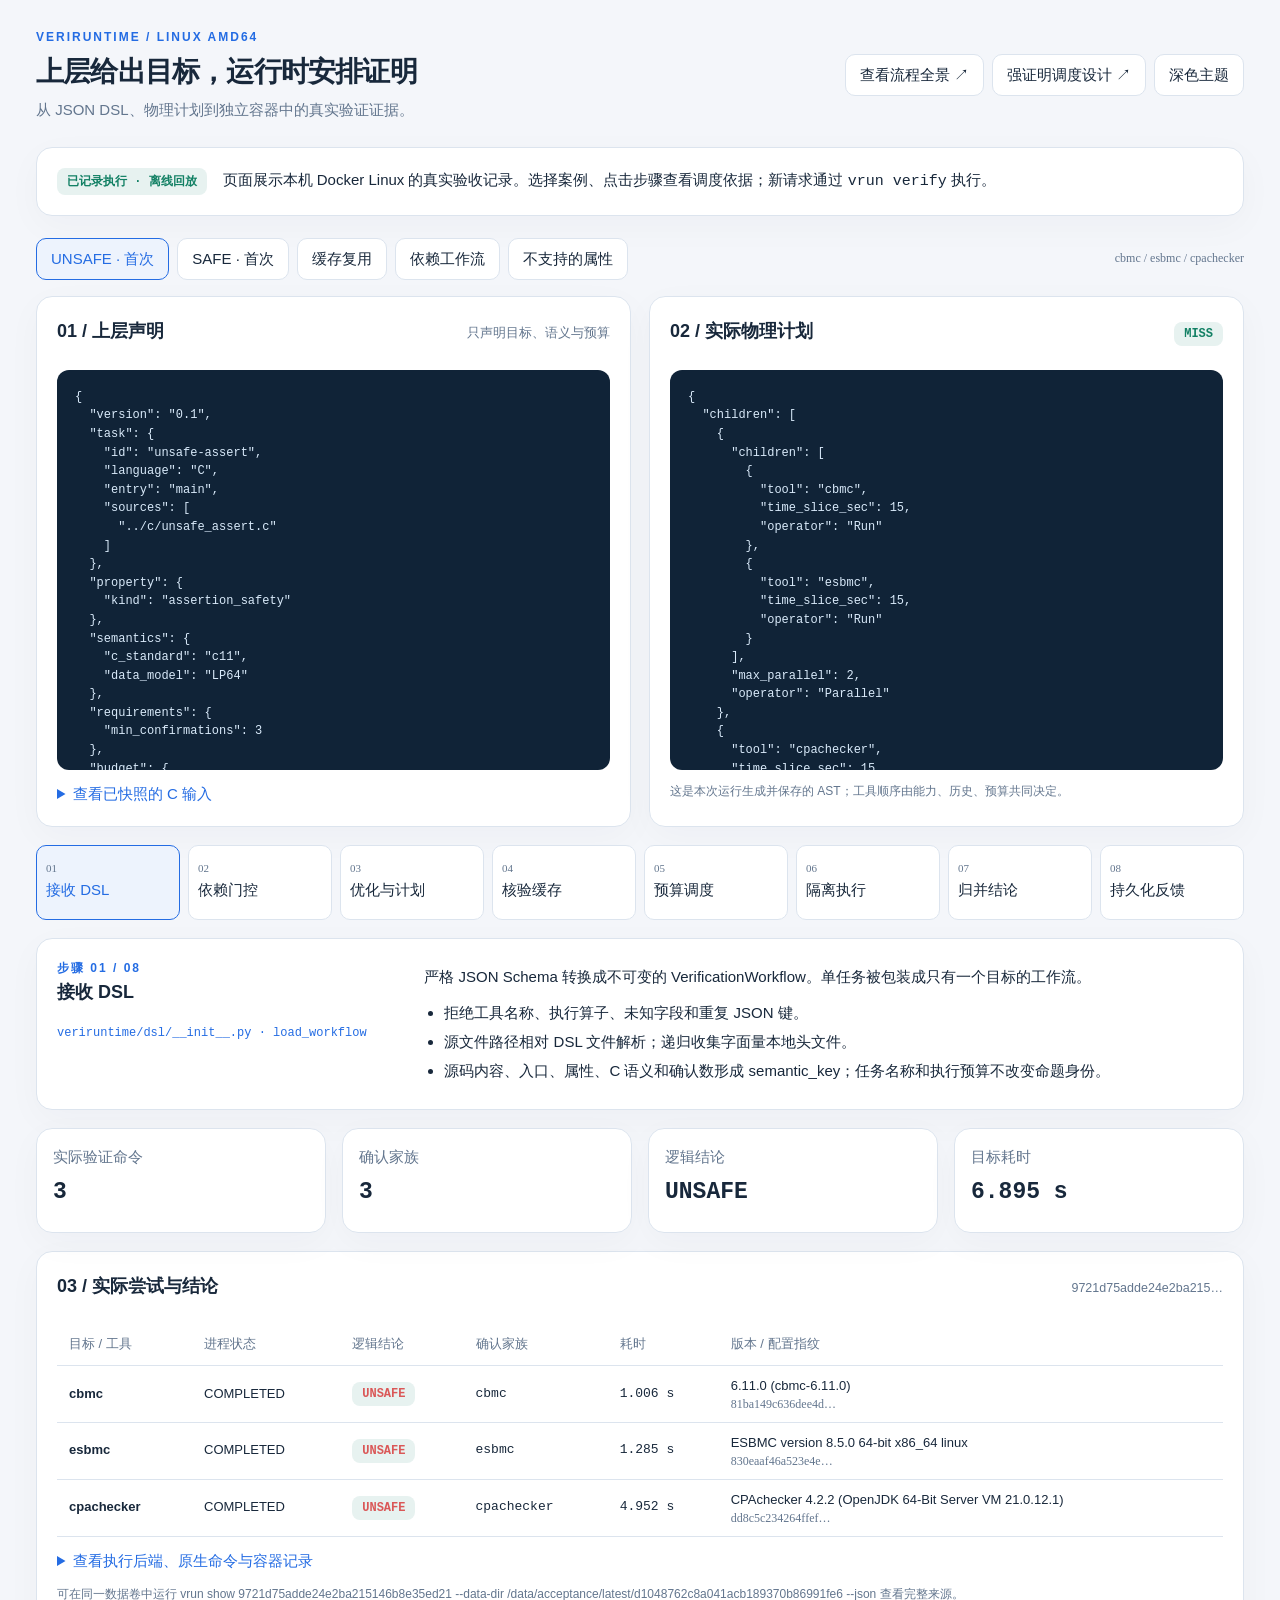
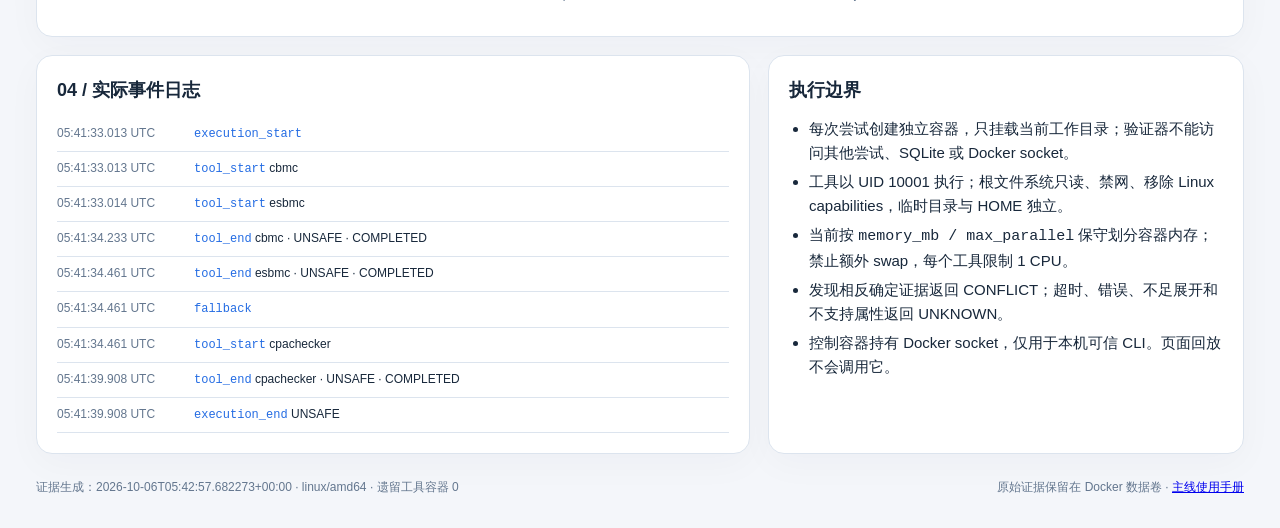
==== commit 513591c1: "docs(m12): consolidate manuals and add a verified quickstart Make the Chinese README the single read" ====
--- a/docs/runtime-explorer.html
+++ b/docs/runtime-explorer.html
@@ -20,7 +20,7 @@
 <div class="facts" id="facts"></div>
 <section class="card"><div class="caption"><h2>03 / 实际尝试与结论</h2><small id="execution-id"></small></div><div class="table-wrap"><table><thead><tr><th>目标 / 工具</th><th>进程状态</th><th>逻辑结论</th><th>确认家族</th><th>耗时</th><th>版本 / 配置指纹</th></tr></thead><tbody id="attempts"></tbody></table></div><details id="commands"><summary>查看执行后端、原生命令与容器记录</summary><pre class="code-box" id="command-data"></pre></details><p class="source-note muted" id="evidence-note"></p></section>
 <div class="two-bottom"><section class="card"><h2>04 / 实际事件日志</h2><div id="events"></div></section><section class="card"><h2>执行边界</h2><ul class="list"><li>每次尝试创建独立容器，只挂载当前工作目录；验证器不能访问其他尝试、SQLite 或 Docker socket。</li><li>工具以 UID 10001 执行；根文件系统只读、禁网、移除 Linux capabilities，临时目录与 HOME 独立。</li><li>当前按 <code>memory_mb / max_parallel</code> 保守划分容器内存；禁止额外 swap，每个工具限制 1 CPU。</li><li>发现相反确定证据返回 CONFLICT；超时、错误、不足展开和不支持属性返回 UNKNOWN。</li><li>控制容器持有 Docker socket，仅用于本机可信 CLI。页面回放不会调用它。</li></ul></section></div>
-<footer><span id="receipt"></span><span>原始证据保留在 Docker 数据卷 · <a href="linux-docker.md">复现与验收说明</a></span></footer>
+<footer><span id="receipt"></span><span>原始证据保留在 Docker 数据卷 · <a href="../README.md">主线使用手册</a></span></footer>
 </main>
 <script id="evidence" type="application/json">{"generated_at_utc":"2026-10-06T05:42:57.682273+00:00","platform":"linux/amd64","profiles":[{"name":"cbmc","family":"cbmc","available":true,"version":"6.11.0 (cbmc-6.11.0)","path":"sha256:c9c8560b2820beafb166e0d019741fb9f696caccce6ecc89a684bb7ffd19e304","languages":["C"],"properties":["assertion_safety"],"c_standards":["c11","c99"],"data_models":["LP64","ILP32"],"estimated_memory_mb":256,"prior_runtime_sec":0.5,"config_id":"81ba149c636dee4d75289ed7b0dc852e1fb9bc7027d7cb367b15238f78535a94","diagnostic":""},{"name":"esbmc","family":"esbmc","available":true,"version":"ESBMC version 8.5.0 64-bit x86_64 linux","path":"sha256:c2494568e5c76dd565679b60111d8bd0a032e922debf262c50e884ebe7c4f10c","languages":["C"],"properties":["assertion_safety"],"c_standards":["c11","c99"],"data_models":["LP64","ILP32"],"estimated_memory_mb":512,"prior_runtime_sec":0.7,"config_id":"830eaaf46a523e4edad0c397deabf175f945efe0987057d3800984dc7a7ee225","diagnostic":""},{"name":"cpachecker","family":"cpachecker","available":true,"version":"CPAchecker 4.2.2 (OpenJDK 64-Bit Server VM 21.0.12.1)","path":"sha256:00416cccf60313ccf66a06057408b1421b05b70de2a86f01b3c9a388c701b848","languages":["C"],"properties":["assertion_safety"],"c_standards":["c11","c99"],"data_models":["LP64","ILP32"],"estimated_memory_mb":1024,"prior_runtime_sec":4.0,"config_id":"dd8c5c234264ffefe6247823ffff1fd42838fe1d0dddeabbfb5e8fecbb1a1117","diagnostic":""}],"scenarios":{"safe-first":{"request":{"version":"0.1","task":{"id":"safe-assert","language":"C","entry":"main","sources":["../c/safe_assert.c"]},"property":{"kind":"assertion_safety"},"semantics":{"c_standard":"c11","data_model":"LP64"},"requirements":{"min_confirmations":3},"budget":{"wall_time_sec":30,"memory_mb":2048,"max_parallel":2}},"execution":{"optimization":{"physical_plan":{"children":[{"children":[{"tool":"cbmc","time_slice_sec":15.0,"operator":"Run"},{"tool":"esbmc","time_slice_sec":15.0,"operator":"Run"}],"max_parallel":2,"operator":"Parallel"},{"tool":"cpachecker","time_slice_sec":15.0,"operator":"Run"}],"operator":"Sequence"},"explanation":{"optimizer":"cost-aware-v1","goal_id":"safe-assert","semantic_key":"d197b8cefa87a5ae7741975d912bc111d380765243988cc64b4e96196d8e628a","cache":"MISS","selected_tools":["cbmc","esbmc","cpachecker"],"reason":"Rank by smoothed definitive rate / median runtime; pack within concurrency and memory estimates; reserve fallback time","min_confirmations":3,"independent_candidates":3,"trust_feasible":true,"budget":{"wall_time_sec":30,"memory_mb":2048,"max_parallel":2},"hints":{"prefer_fast_counterexample":false,"expected_characteristics":[],"required_capabilities":[]},"hints_applied":false,"tiny_budget":false,"stages":[["cbmc","esbmc"],["cpachecker"]]},"candidate_scores":[{"tool":"cbmc","family":"cbmc","compatible":true,"reasons":[],"history":null,"expected_runtime_sec":0.5,"success_rate":0.5,"score":1.0,"selected":true},{"tool":"esbmc","family":"esbmc","compatible":true,"reasons":[],"history":null,"expected_runtime_sec":0.7,"success_rate":0.5,"score":0.7142857142857143,"selected":true},{"tool":"cpachecker","family":"cpachecker","compatible":true,"reasons":[],"history":null,"expected_runtime_sec":4.0,"success_rate":0.5,"score":0.125,"selected":true}]},"report":{"result":{"execution_id":"cc6cee8cbfe24f53aeabbab4c644f1da","semantic_key":"d197b8cefa87a5ae7741975d912bc111d380765243988cc64b4e96196d8e628a","verdict":"SAFE","confirmations":3,"requirement_satisfied":true,"termination_reason":"REQUIREMENTS_MET","attempt_ids":["c4d1ee4ca6d04efba363a39137ae9e7c","6bce86219f534fa999c393b493ce9309","b7398d77ca0748c6a0332595b2ab23d1"],"wall_time_sec":5.1159239109992996,"cache_hit":false,"source_execution_id":null,"goal_id":"safe-assert","status":"COMPLETED","artifacts":["1497fa2da64da8462ceff4b2b9dc0d2755a5fb0d4cfdb059e14c1c22ed401665","c8e85e106af824595b11f2759a5c9dca24e0c09b8430eb71a86cc38ca85f2c79","e7011683d7fb6aca4ca7c055454ef2c6e844048cb131cb0b5a633aee8f2afe4a","82e81776ca881ed439edbf7080595071e7ec0170030f007775a1257a286377f7","86abe24529c0f16a50ba277b4559da974f8198da02b3912f270e82d14536ab02","d385f5b95e626326da072859da8a2431f8f0ed5289cb5b941801591e4ebefabd","53a47ace13fcfb5b296079ddafa05c03821ba36ad43b78f23abfc9cba905e4ce","86a4017bfc82b067a018fcc036aae8755d30ddad4efc6ebb30de4ae55d51af4f","5e3f7eccff2bc2adaea567b43ae030bf3fcb1c8992c328ed4701d1284075438c","bebf80da3d3fc987ce7f6f2c2d32234e47c28acd91846cd1320b85d266970f23","6c39b1da0719dd5ed46c48ccebed4c8d8627f14b2aed5a0ac3e1783ef302a663","9298c5f718c54d27d4792ae6a7576ffd7882c116d8d33e049a4e97fb35693fa0","6eee4870485acd439058e7abe9b103cfb4bc129fa5700615c996932f2a601827","ee50cc67bbb479edc8b5b2ed8dd350f96ac644a54ce4a4eaa3207159de850489","c01521777aa2449ec0eab5e0b3e918b595ac820e0aaa61be6408c8cad71190b2","33195e8531fbd06ea58a4ba082eeee00b7f75c7893a635ee87384a8686f679e6","96a6a884532ab9e7e3783738850d95ccb13e840890c384eb202bb536daa22b74","f8af1303175213a14b866a761cf7250bc736b7ac55ed67f800f01ca9e5f51638","35ce3818f31b678fc6510bae44f8a86d5b4ce3e00875c20b70e96371bcbe7c76","4248d2f14f7471e614e39fa1a05c285af5198dcbe67321fadaf121344efadea2","bfbfb56e8e0398c8ea4148544d04490c1330b2b546829c3d8766a048d338f149","86ea1d4c80447d47c392d863315890db8fa637f75ef234923623226628b61bda","353d2dc2b18c71a4a29c76035892e87b9bee41bd2d4e696bd0137463a24e2fb5","173d1295228454272ab389617bc30c5b6a7aa4a876c9df2497e6dc014d5f3713","cf59521e6c7349a9755544f8d01dba0153a50a37b1e2530eb32d96d93ee5b432","e4c59837f81f7d159d0212e53b6796f98fc2898921251cc9ba28b4925338210f","04143cc8cc6ee4c59ab2406ce7a30e2c7db614239e702d2a5a9042e68798ed3a","850915c9ea9bedf02e35d2a1a04f604c34e367ff6b92d4b63152df74ae6d941e","b35c4c5aee495b9a25df919815794a6f9ff4c251655404bbfad61c2849485723","e60b066b0a710a05a99098427f768b723d50effbae3ec7d777519a612607c1e8","ee9a7d06b6f6f49a83da93a141d420c15f1432520b15f7dc73dfd1d0f0c9ab4a","1db96b7b03c04446d5570c46ef20df6acb790283e18a039ef237524a43035dce","cd31d70a3fa61152bf6ac8d2646aa920d236eac23fa6e9bd0c7e991ac1a6c808","9ff05522503a3512050d585b6160aba32dc81d90f353208c10984874cca09111","369e9b43e1f3fca85ebe796b5bb5cb22c2b4a7e807e4a8b9946f194067da5042","8fdc401a0362f3f0ce5533fc796c5267dc7d5fa72ace90ee25891a66143c393a","6d68275146158e95d32ee48e73f3dc30d4bb6a71478754b53565350809560cee","9a727556de635b0d7cbd1bf40c96df3f486452ab29eee058ce31405c3f0d2d9a","5115fe92ff9851764bbbd886f24a09035fe0d686e2a1d3284789dd7ae3c88bec","5816f46c4a6045abcde236b482c2349e4422cc0a853226d01de80fc1b3d1bc0d","7c18bf1487784bb958b40cd811c75243c4e78ed5564f313797b7fef56209090c","b7fbc6948455bbf54ead51b8248f7f3582699e60198cfb9c8c7832e23b13f838","5f8bcad58f314beb9f3a7fb28a157500e14cedd29d00613a3a48e9aa038a7357","82cfa7550d338e74c015f2d943aa7c6f8a9ee215374d2b8ec8d12ef52ec45ed2","918c6f06c8b66a394c0a07bd543210e981d80df1bf26a4df979736c4673fe600","5c5a82743c90ab04cc2f56686958418510cddfcd7b37eb126f077c19f2ea849f","3aa7fe05901e6bafc7807d8050fdb3e652ae16e2b80ef146a6b6b9de2474022b","9c6dd342957bb06342c3f6d89d63d1918b41632ac64502033ea9a2a2f69e11f0","778e1f757891528669d316660466e248180de1e97cec17a469f0ae3fdf952713","0258b3de606fca27cba917490c9fa1e8a4495d45f70628beb5cb433012a599d9","6726198f34eecaaf6ef54c8724140e38c99c851e1da2fc6e125ad2885460f6e3","df99a0809fee65e4c1cf188da0ef681ba1f6bb70b9939ded794893d22f209e8b","6859e296febebb64d0a9488f36df27043a1548f3f411ee10f070aa6c7180d5a5"],"diagnostics":[],"optimizer_summary":{"optimizer":"cost-aware-v1","goal_id":"safe-assert","semantic_key":"d197b8cefa87a5ae7741975d912bc111d380765243988cc64b4e96196d8e628a","cache":"MISS","selected_tools":["cbmc","esbmc","cpachecker"],"reason":"Rank by smoothed definitive rate / median runtime; pack within concurrency and memory estimates; reserve fallback time","min_confirmations":3,"independent_candidates":3,"trust_feasible":true,"budget":{"wall_time_sec":30,"memory_mb":2048,"max_parallel":2},"hints":{"prefer_fast_counterexample":false,"expected_characteristics":[],"required_capabilities":[]},"hints_applied":false,"tiny_budget":false,"stages":[["cbmc","esbmc"],["cpachecker"]]},"failure_reasons":[]},"attempts":[{"id":"c4d1ee4ca6d04efba363a39137ae9e7c","execution_id":"cc6cee8cbfe24f53aeabbab4c644f1da","semantic_key":"d197b8cefa87a5ae7741975d912bc111d380765243988cc64b4e96196d8e628a","tool":"cbmc","family":"cbmc","version":"6.11.0 (cbmc-6.11.0)","config_id":"81ba149c636dee4d75289ed7b0dc852e1fb9bc7027d7cb367b15238f78535a94","command":["/usr/local/bin/python","-m","veriruntime.tools.container_driver","/data/acceptance/latest/d1048762c8a041acb189370b86991fe6/executions/cc6cee8cbfe24f53aeabbab4c644f1da/c4d1ee4ca6d04efba363a39137ae9e7c"],"start_time":"2026-10-06T05:41:27.513667+00:00","end_time":"2026-10-06T05:41:28.499707+00:00","wall_time_sec":0.9860470439998608,"verdict":"SAFE","status":"COMPLETED","termination_reason":"NORMAL","exit_code":0,"workspace":"/data/acceptance/latest/d1048762c8a041acb189370b86991fe6/executions/cc6cee8cbfe24f53aeabbab4c644f1da/c4d1ee4ca6d04efba363a39137ae9e7c","stdout_path":"/data/acceptance/latest/d1048762c8a041acb189370b86991fe6/executions/cc6cee8cbfe24f53aeabbab4c644f1da/c4d1ee4ca6d04efba363a39137ae9e7c/stdout.txt","stderr_path":"/data/acceptance/latest/d1048762c8a041acb189370b86991fe6/executions/cc6cee8cbfe24f53aeabbab4c644f1da/c4d1ee4ca6d04efba363a39137ae9e7c/stderr.txt","message":"Complete assertion proof with unwinding checks","artifact_ids":["d385f5b95e626326da072859da8a2431f8f0ed5289cb5b941801591e4ebefabd","53a47ace13fcfb5b296079ddafa05c03821ba36ad43b78f23abfc9cba905e4ce","86a4017bfc82b067a018fcc036aae8755d30ddad4efc6ebb30de4ae55d51af4f","5e3f7eccff2bc2adaea567b43ae030bf3fcb1c8992c328ed4701d1284075438c","bebf80da3d3fc987ce7f6f2c2d32234e47c28acd91846cd1320b85d266970f23","6c39b1da0719dd5ed46c48ccebed4c8d8627f14b2aed5a0ac3e1783ef302a663","9298c5f718c54d27d4792ae6a7576ffd7882c116d8d33e049a4e97fb35693fa0","6eee4870485acd439058e7abe9b103cfb4bc129fa5700615c996932f2a601827","ee50cc67bbb479edc8b5b2ed8dd350f96ac644a54ce4a4eaa3207159de850489","c01521777aa2449ec0eab5e0b3e918b595ac820e0aaa61be6408c8cad71190b2"],"diagnostic_code":"","execution_backend":"local-posix","backend_metrics":{"rss_bytes":0,"peak_sampled_rss_bytes":30068736,"cpu_seconds":0.2,"scope":"local_process_tree"}},{"id":"6bce86219f534fa999c393b493ce9309","execution_id":"cc6cee8cbfe24f53aeabbab4c644f1da","semantic_key":"d197b8cefa87a5ae7741975d912bc111d380765243988cc64b4e96196d8e628a","tool":"esbmc","family":"esbmc","version":"ESBMC version 8.5.0 64-bit x86_64 linux","config_id":"830eaaf46a523e4edad0c397deabf175f945efe0987057d3800984dc7a7ee225","command":["/usr/local/bin/python","-m","veriruntime.tools.container_driver","/data/acceptance/latest/d1048762c8a041acb189370b86991fe6/executions/cc6cee8cbfe24f53aeabbab4c644f1da/6bce86219f534fa999c393b493ce9309"],"start_time":"2026-10-06T05:41:27.514354+00:00","end_time":"2026-10-06T05:41:28.793849+00:00","wall_time_sec":1.279503444000511,"verdict":"SAFE","status":"COMPLETED","termination_reason":"NORMAL","exit_code":0,"workspace":"/data/acceptance/latest/d1048762c8a041acb189370b86991fe6/executions/cc6cee8cbfe24f53aeabbab4c644f1da/6bce86219f534fa999c393b493ce9309","stdout_path":"/data/acceptance/latest/d1048762c8a041acb189370b86991fe6/executions/cc6cee8cbfe24f53aeabbab4c644f1da/6bce86219f534fa999c393b493ce9309/stdout.txt","stderr_path":"/data/acceptance/latest/d1048762c8a041acb189370b86991fe6/executions/cc6cee8cbfe24f53aeabbab4c644f1da/6bce86219f534fa999c393b493ce9309/stderr.txt","message":"Complete assertion proof with unwinding checks","artifact_ids":["33195e8531fbd06ea58a4ba082eeee00b7f75c7893a635ee87384a8686f679e6","96a6a884532ab9e7e3783738850d95ccb13e840890c384eb202bb536daa22b74","f8af1303175213a14b866a761cf7250bc736b7ac55ed67f800f01ca9e5f51638","35ce3818f31b678fc6510bae44f8a86d5b4ce3e00875c20b70e96371bcbe7c76","4248d2f14f7471e614e39fa1a05c285af5198dcbe67321fadaf121344efadea2","bfbfb56e8e0398c8ea4148544d04490c1330b2b546829c3d8766a048d338f149","86ea1d4c80447d47c392d863315890db8fa637f75ef234923623226628b61bda","353d2dc2b18c71a4a29c76035892e87b9bee41bd2d4e696bd0137463a24e2fb5","173d1295228454272ab389617bc30c5b6a7aa4a876c9df2497e6dc014d5f3713","cf59521e6c7349a9755544f8d01dba0153a50a37b1e2530eb32d96d93ee5b432"],"diagnostic_code":"","execution_backend":"local-posix","backend_metrics":{"rss_bytes":0,"peak_sampled_rss_bytes":30052352,"cpu_seconds":0.21000000000000002,"scope":"local_process_tree"}},{"id":"b7398d77ca0748c6a0332595b2ab23d1","execution_id":"cc6cee8cbfe24f53aeabbab4c644f1da","semantic_key":"d197b8cefa87a5ae7741975d912bc111d380765243988cc64b4e96196d8e628a","tool":"cpachecker","family":"cpachecker","version":"CPAchecker 4.2.2 (OpenJDK 64-Bit Server VM 21.0.12.1)","config_id":"dd8c5c234264ffefe6247823ffff1fd42838fe1d0dddeabbfb5e8fecbb1a1117","command":["/usr/local/bin/python","-m","veriruntime.tools.container_driver","/data/acceptance/latest/d1048762c8a041acb189370b86991fe6/executions/cc6cee8cbfe24f53aeabbab4c644f1da/b7398d77ca0748c6a0332595b2ab23d1"],"start_time":"2026-10-06T05:41:28.946488+00:00","end_time":"2026-10-06T05:41:32.215961+00:00","wall_time_sec":3.269480045999444,"verdict":"SAFE","status":"COMPLETED","termination_reason":"NORMAL","exit_code":0,"workspace":"/data/acceptance/latest/d1048762c8a041acb189370b86991fe6/executions/cc6cee8cbfe24f53aeabbab4c644f1da/b7398d77ca0748c6a0332595b2ab23d1","stdout_path":"/data/acceptance/latest/d1048762c8a041acb189370b86991fe6/executions/cc6cee8cbfe24f53aeabbab4c644f1da/b7398d77ca0748c6a0332595b2ab23d1/stdout.txt","stderr_path":"/data/acceptance/latest/d1048762c8a041acb189370b86991fe6/executions/cc6cee8cbfe24f53aeabbab4c644f1da/b7398d77ca0748c6a0332595b2ab23d1/stderr.txt","message":"CPAchecker assertion reachability proof","artifact_ids":["e4c59837f81f7d159d0212e53b6796f98fc2898921251cc9ba28b4925338210f","04143cc8cc6ee4c59ab2406ce7a30e2c7db614239e702d2a5a9042e68798ed3a","850915c9ea9bedf02e35d2a1a04f604c34e367ff6b92d4b63152df74ae6d941e","b35c4c5aee495b9a25df919815794a6f9ff4c251655404bbfad61c2849485723","e60b066b0a710a05a99098427f768b723d50effbae3ec7d777519a612607c1e8","ee9a7d06b6f6f49a83da93a141d420c15f1432520b15f7dc73dfd1d0f0c9ab4a","1db96b7b03c04446d5570c46ef20df6acb790283e18a039ef237524a43035dce","cd31d70a3fa61152bf6ac8d2646aa920d236eac23fa6e9bd0c7e991ac1a6c808","9ff05522503a3512050d585b6160aba32dc81d90f353208c10984874cca09111","369e9b43e1f3fca85ebe796b5bb5cb22c2b4a7e807e4a8b9946f194067da5042","8fdc401a0362f3f0ce5533fc796c5267dc7d5fa72ace90ee25891a66143c393a","6d68275146158e95d32ee48e73f3dc30d4bb6a71478754b53565350809560cee","9a727556de635b0d7cbd1bf40c96df3f486452ab29eee058ce31405c3f0d2d9a","5115fe92ff9851764bbbd886f24a09035fe0d686e2a1d3284789dd7ae3c88bec","5816f46c4a6045abcde236b482c2349e4422cc0a853226d01de80fc1b3d1bc0d","7c18bf1487784bb958b40cd811c75243c4e78ed5564f313797b7fef56209090c","b7fbc6948455bbf54ead51b8248f7f3582699e60198cfb9c8c7832e23b13f838","5f8bcad58f314beb9f3a7fb28a157500e14cedd29d00613a3a48e9aa038a7357","82cfa7550d338e74c015f2d943aa7c6f8a9ee215374d2b8ec8d12ef52ec45ed2","7c18bf1487784bb958b40cd811c75243c4e78ed5564f313797b7fef56209090c","918c6f06c8b66a394c0a07bd543210e981d80df1bf26a4df979736c4673fe600","5c5a82743c90ab04cc2f56686958418510cddfcd7b37eb126f077c19f2ea849f","3aa7fe05901e6bafc7807d8050fdb3e652ae16e2b80ef146a6b6b9de2474022b","9c6dd342957bb06342c3f6d89d63d1918b41632ac64502033ea9a2a2f69e11f0","778e1f757891528669d316660466e248180de1e97cec17a469f0ae3fdf952713","0258b3de606fca27cba917490c9fa1e8a4495d45f70628beb5cb433012a599d9","6726198f34eecaaf6ef54c8724140e38c99c851e1da2fc6e125ad2885460f6e3","df99a0809fee65e4c1cf188da0ef681ba1f6bb70b9939ded794893d22f209e8b","6859e296febebb64d0a9488f36df27043a1548f3f411ee10f070aa6c7180d5a5"],"diagnostic_code":"","execution_backend":"local-posix","backend_metrics":{"rss_bytes":0,"peak_sampled_rss_bytes":29753344,"cpu_seconds":0.2,"scope":"local_process_tree"}}],"events":[{"time":"2026-10-06T05:41:27.513380+00:00","kind":"execution_start","semantic_key":"d197b8cefa87a5ae7741975d912bc111d380765243988cc64b4e96196d8e628a"},{"time":"2026-10-06T05:41:27.513521+00:00","kind":"tool_start","tool":"cbmc","remaining_wall_sec":29.996926034999888},{"time":"2026-10-06T05:41:27.514246+00:00","kind":"tool_start","tool":"esbmc","remaining_wall_sec":29.996200638999653},{"time":"2026-10-06T05:41:28.687115+00:00","kind":"tool_end","tool":"cbmc","attempt_id":"c4d1ee4ca6d04efba363a39137ae9e7c","verdict":"SAFE","status":"COMPLETED","wall_time_sec":0.9860470439998608},{"time":"2026-10-06T05:41:28.946065+00:00","kind":"tool_end","tool":"esbmc","attempt_id":"6bce86219f534fa999c393b493ce9309","verdict":"SAFE","status":"COMPLETED","wall_time_sec":1.279503444000511},{"time":"2026-10-06T05:41:28.946200+00:00","kind":"fallback","reason":"requirements_not_satisfied"},{"time":"2026-10-06T05:41:28.946250+00:00","kind":"tool_start","tool":"cpachecker","remaining_wall_sec":28.564197080999293},{"time":"2026-10-06T05:41:32.626251+00:00","kind":"tool_end","tool":"cpachecker","attempt_id":"b7398d77ca0748c6a0332595b2ab23d1","verdict":"SAFE","status":"COMPLETED","wall_time_sec":3.269480045999444},{"time":"2026-10-06T05:41:32.626386+00:00","kind":"execution_end","verdict":"SAFE","confirmations":3}]}},"attempts":[{"id":"c4d1ee4ca6d04efba363a39137ae9e7c","execution_id":"cc6cee8cbfe24f53aeabbab4c644f1da","semantic_key":"d197b8cefa87a5ae7741975d912bc111d380765243988cc64b4e96196d8e628a","tool":"cbmc","family":"cbmc","version":"6.11.0 (cbmc-6.11.0)","config_id":"81ba149c636dee4d75289ed7b0dc852e1fb9bc7027d7cb367b15238f78535a94","command":["/usr/local/bin/python","-m","veriruntime.tools.container_driver","/data/acceptance/latest/d1048762c8a041acb189370b86991fe6/executions/cc6cee8cbfe24f53aeabbab4c644f1da/c4d1ee4ca6d04efba363a39137ae9e7c"],"start_time":"2026-10-06T05:41:27.513667+00:00","end_time":"2026-10-06T05:41:28.499707+00:00","wall_time_sec":0.9860470439998608,"verdict":"SAFE","status":"COMPLETED","termination_reason":"NORMAL","exit_code":0,"workspace":"/data/acceptance/latest/d1048762c8a041acb189370b86991fe6/executions/cc6cee8cbfe24f53aeabbab4c644f1da/c4d1ee4ca6d04efba363a39137ae9e7c","stdout_path":"/data/acceptance/latest/d1048762c8a041acb189370b86991fe6/executions/cc6cee8cbfe24f53aeabbab4c644f1da/c4d1ee4ca6d04efba363a39137ae9e7c/stdout.txt","stderr_path":"/data/acceptance/latest/d1048762c8a041acb189370b86991fe6/executions/cc6cee8cbfe24f53aeabbab4c644f1da/c4d1ee4ca6d04efba363a39137ae9e7c/stderr.txt","message":"Complete assertion proof with unwinding checks","artifact_ids":["d385f5b95e626326da072859da8a2431f8f0ed5289cb5b941801591e4ebefabd","53a47ace13fcfb5b296079ddafa05c03821ba36ad43b78f23abfc9cba905e4ce","86a4017bfc82b067a018fcc036aae8755d30ddad4efc6ebb30de4ae55d51af4f","5e3f7eccff2bc2adaea567b43ae030bf3fcb1c8992c328ed4701d1284075438c","bebf80da3d3fc987ce7f6f2c2d32234e47c28acd91846cd1320b85d266970f23","6c39b1da0719dd5ed46c48ccebed4c8d8627f14b2aed5a0ac3e1783ef302a663","9298c5f718c54d27d4792ae6a7576ffd7882c116d8d33e049a4e97fb35693fa0","6eee4870485acd439058e7abe9b103cfb4bc129fa5700615c996932f2a601827","ee50cc67bbb479edc8b5b2ed8dd350f96ac644a54ce4a4eaa3207159de850489","c01521777aa2449ec0eab5e0b3e918b595ac820e0aaa61be6408c8cad71190b2"],"diagnostic_code":"","execution_backend":"local-posix","backend_metrics":{"rss_bytes":0,"peak_sampled_rss_bytes":30068736,"cpu_seconds":0.2,"scope":"local_process_tree"},"execution_spec":{"argv":["/usr/local/bin/python","-m","veriruntime.tools.container_driver","/data/acceptance/latest/d1048762c8a041acb189370b86991fe6/executions/cc6cee8cbfe24f53aeabbab4c644f1da/c4d1ee4ca6d04efba363a39137ae9e7c"],"cwd":"/data/acceptance/latest/d1048762c8a041acb189370b86991fe6/executions/cc6cee8cbfe24f53aeabbab4c644f1da/c4d1ee4ca6d04efba363a39137ae9e7c","environment":{"LC_ALL":"C","PATH":"/usr/local/bin:/usr/local/sbin:/usr/local/bin:/usr/sbin:/usr/bin:/sbin:/bin","HOME":"/data/acceptance/latest/d1048762c8a041acb189370b86991fe6/executions/cc6cee8cbfe24f53aeabbab4c644f1da/c4d1ee4ca6d04efba363a39137ae9e7c/.bridge/.environment/home","TMPDIR":"/data/acceptance/latest/d1048762c8a041acb189370b86991fe6/executions/cc6cee8cbfe24f53aeabbab4c644f1da/c4d1ee4ca6d04efba363a39137ae9e7c/.bridge/.environment/tmp","XDG_CACHE_HOME":"/data/acceptance/latest/d1048762c8a041acb189370b86991fe6/executions/cc6cee8cbfe24f53aeabbab4c644f1da/c4d1ee4ca6d04efba363a39137ae9e7c/.bridge/.environment/cache","XDG_CONFIG_HOME":"/data/acceptance/latest/d1048762c8a041acb189370b86991fe6/executions/cc6cee8cbfe24f53aeabbab4c644f1da/c4d1ee4ca6d04efba363a39137ae9e7c/.bridge/.environment/config"},"wall_time_limit":14.870334616000036,"cpu_request":1.0,"memory_request_mb":1024,"metadata":{"execution_id":"cc6cee8cbfe24f53aeabbab4c644f1da","attempt_id":"c4d1ee4ca6d04efba363a39137ae9e7c","tool":"cbmc","semantic_key":"d197b8cefa87a5ae7741975d912bc111d380765243988cc64b4e96196d8e628a","goal_memory_budget_mb":2048,"tool_version":"6.11.0 (cbmc-6.11.0)","tool_config_id":"81ba149c636dee4d75289ed7b0dc852e1fb9bc7027d7cb367b15238f78535a94","tool_path":"sha256:c9c8560b2820beafb166e0d019741fb9f696caccce6ecc89a684bb7ffd19e304"},"stdout_path":"/data/acceptance/latest/d1048762c8a041acb189370b86991fe6/executions/cc6cee8cbfe24f53aeabbab4c644f1da/c4d1ee4ca6d04efba363a39137ae9e7c/stdout.txt","stderr_path":"/data/acceptance/latest/d1048762c8a041acb189370b86991fe6/executions/cc6cee8cbfe24f53aeabbab4c644f1da/c4d1ee4ca6d04efba363a39137ae9e7c/stderr.txt","stdin_bytes":0},"backend_outcome":{"handle_id":"34626be7b9d846a88df31cea307ff179","backend":"local-posix","exit_code":0,"start_time":"2026-10-06T05:41:27.643523+00:00","end_time":"2026-10-06T05:41:28.496013+00:00","wall_time_sec":0.8524877720001314,"status":"COMPLETED","termination_reason":"NORMAL","metrics":{"rss_bytes":0,"peak_sampled_rss_bytes":30068736,"cpu_seconds":0.2,"scope":"local_process_tree"},"diagnostics":{"resource_guarantees":{"wall_timeout":"enforced","cancellation":"POSIX process group with TERM/KILL escalation","cpu_request":"metadata only","memory_request":"metadata only","metrics":"sampled local process tree; not cgroup or remote worker usage","escaped_process_groups":"outside portable cleanup guarantee"},"error":""}},"native_command":["/opt/cbmc/cbmc","/work/input/c/safe_assert.c","--function","main","--c11","--64","--unwind","64","--unwinding-assertions","--json-ui"],"container":{"id":"9749479f018dbbc4b61e0b1b39ffe8843c1db909f372266333759969c14692c3","image":"sha256:c9c8560b2820beafb166e0d019741fb9f696caccce6ecc89a684bb7ffd19e304","state":{"Status":"exited","Running":false,"Paused":false,"Restarting":false,"OOMKilled":false,"Dead":false,"Pid":0,"ExitCode":0,"Error":"","StartedAt":"2026-10-06T05:41:28.090079522Z","FinishedAt":"2026-10-06T05:41:28.3697459Z"},"host_config":{"Binds":null,"ContainerIDFile":"","LogConfig":{"Type":"json-file","Config":{}},"NetworkMode":"none","PortBindings":{},"RestartPolicy":{"Name":"no","MaximumRetryCount":0},"AutoRemove":false,"VolumeDriver":"","VolumesFrom":null,"ConsoleSize":[0,0],"CapAdd":null,"CapDrop":["ALL"],"CgroupnsMode":"private","Dns":null,"DnsOptions":null,"DnsSearch":null,"ExtraHosts":null,"GroupAdd":null,"IpcMode":"private","Cgroup":"","Links":null,"OomScoreAdj":0,"PidMode":"","Privileged":false,"PublishAllPorts":false,"ReadonlyRootfs":true,"SecurityOpt":["no-new-privileges"],"Tmpfs":{"/tmp":"rw,nosuid,nodev,size=64m,mode=1777"},"UTSMode":"","UsernsMode":"","ShmSize":67108864,"Runtime":"runc","Isolation":"","CpuShares":0,"Memory":1073741824,"NanoCpus":1000000000,"CgroupParent":"","BlkioWeight":0,"BlkioWeightDevice":null,"BlkioDeviceReadBps":null,"BlkioDeviceWriteBps":null,"BlkioDeviceReadIOps":null,"BlkioDeviceWriteIOps":null,"CpuPeriod":0,"CpuQuota":0,"CpuRealtimePeriod":0,"CpuRealtimeRuntime":0,"CpusetCpus":"","CpusetMems":"","Devices":null,"DeviceCgroupRules":null,"DeviceRequests":null,"MemoryReservation":0,"MemorySwap":1073741824,"MemorySwappiness":null,"OomKillDisable":null,"PidsLimit":128,"Ulimits":null,"CpuCount":0,"CpuPercent":0,"IOMaximumIOps":0,"IOMaximumBandwidth":0,"Mounts":[{"Type":"volume","Source":"veriruntime-data","Target":"/work","VolumeOptions":{"NoCopy":true,"Subpath":"acceptance/latest/d1048762c8a041acb189370b86991fe6/executions/cc6cee8cbfe24f53aeabbab4c644f1da/c4d1ee4ca6d04efba363a39137ae9e7c"}}],"MaskedPaths":["/proc/acpi","/proc/asound","/proc/interrupts","/proc/kcore","/proc/keys","/proc/latency_stats","/proc/sched_debug","/proc/scsi","/proc/timer_list","/proc/timer_stats","/sys/devices/virtual/powercap","/sys/firmware"],"ReadonlyPaths":["/proc/bus","/proc/fs","/proc/irq","/proc/sys","/proc/sysrq-trigger"],"Init":true},"mounts":[{"Type":"volume","Name":"veriruntime-data","Source":"/var/lib/docker/volumes/veriruntime-data/_data","Destination":"/work","Driver":"local","Mode":"z","RW":true,"Propagation":""}]},"compilation":null},{"id":"6bce86219f534fa999c393b493ce9309","execution_id":"cc6cee8cbfe24f53aeabbab4c644f1da","semantic_key":"d197b8cefa87a5ae7741975d912bc111d380765243988cc64b4e96196d8e628a","tool":"esbmc","family":"esbmc","version":"ESBMC version 8.5.0 64-bit x86_64 linux","config_id":"830eaaf46a523e4edad0c397deabf175f945efe0987057d3800984dc7a7ee225","command":["/usr/local/bin/python","-m","veriruntime.tools.container_driver","/data/acceptance/latest/d1048762c8a041acb189370b86991fe6/executions/cc6cee8cbfe24f53aeabbab4c644f1da/6bce86219f534fa999c393b493ce9309"],"start_time":"2026-10-06T05:41:27.514354+00:00","end_time":"2026-10-06T05:41:28.793849+00:00","wall_time_sec":1.279503444000511,"verdict":"SAFE","status":"COMPLETED","termination_reason":"NORMAL","exit_code":0,"workspace":"/data/acceptance/latest/d1048762c8a041acb189370b86991fe6/executions/cc6cee8cbfe24f53aeabbab4c644f1da/6bce86219f534fa999c393b493ce9309","stdout_path":"/data/acceptance/latest/d1048762c8a041acb189370b86991fe6/executions/cc6cee8cbfe24f53aeabbab4c644f1da/6bce86219f534fa999c393b493ce9309/stdout.txt","stderr_path":"/data/acceptance/latest/d1048762c8a041acb189370b86991fe6/executions/cc6cee8cbfe24f53aeabbab4c644f1da/6bce86219f534fa999c393b493ce9309/stderr.txt","message":"Complete assertion proof with unwinding checks","artifact_ids":["33195e8531fbd06ea58a4ba082eeee00b7f75c7893a635ee87384a8686f679e6","96a6a884532ab9e7e3783738850d95ccb13e840890c384eb202bb536daa22b74","f8af1303175213a14b866a761cf7250bc736b7ac55ed67f800f01ca9e5f51638","35ce3818f31b678fc6510bae44f8a86d5b4ce3e00875c20b70e96371bcbe7c76","4248d2f14f7471e614e39fa1a05c285af5198dcbe67321fadaf121344efadea2","bfbfb56e8e0398c8ea4148544d04490c1330b2b546829c3d8766a048d338f149","86ea1d4c80447d47c392d863315890db8fa637f75ef234923623226628b61bda","353d2dc2b18c71a4a29c76035892e87b9bee41bd2d4e696bd0137463a24e2fb5","173d1295228454272ab389617bc30c5b6a7aa4a876c9df2497e6dc014d5f3713","cf59521e6c7349a9755544f8d01dba0153a50a37b1e2530eb32d96d93ee5b432"],"diagnostic_code":"","execution_backend":"local-posix","backend_metrics":{"rss_bytes":0,"peak_sampled_rss_bytes":30052352,"cpu_seconds":0.21000000000000002,"scope":"local_process_tree"},"execution_spec":{"argv":["/usr/local/bin/python","-m","veriruntime.tools.container_driver","/data/acceptance/latest/d1048762c8a041acb189370b86991fe6/executions/cc6cee8cbfe24f53aeabbab4c644f1da/6bce86219f534fa999c393b493ce9309"],"cwd":"/data/acceptance/latest/d1048762c8a041acb189370b86991fe6/executions/cc6cee8cbfe24f53aeabbab4c644f1da/6bce86219f534fa999c393b493ce9309","environment":{"LC_ALL":"C","PATH":"/usr/local/bin:/usr/local/sbin:/usr/local/bin:/usr/sbin:/usr/bin:/sbin:/bin","HOME":"/data/acceptance/latest/d1048762c8a041acb189370b86991fe6/executions/cc6cee8cbfe24f53aeabbab4c644f1da/6bce86219f534fa999c393b493ce9309/.bridge/.environment/home","TMPDIR":"/data/acceptance/latest/d1048762c8a041acb189370b86991fe6/executions/cc6cee8cbfe24f53aeabbab4c644f1da/6bce86219f534fa999c393b493ce9309/.bridge/.environment/tmp","XDG_CACHE_HOME":"/data/acceptance/latest/d1048762c8a041acb189370b86991fe6/executions/cc6cee8cbfe24f53aeabbab4c644f1da/6bce86219f534fa999c393b493ce9309/.bridge/.environment/cache","XDG_CONFIG_HOME":"/data/acceptance/latest/d1048762c8a041acb189370b86991fe6/executions/cc6cee8cbfe24f53aeabbab4c644f1da/6bce86219f534fa999c393b493ce9309/.bridge/.environment/config"},"wall_time_limit":14.860011844000837,"cpu_request":1.0,"memory_request_mb":1024,"metadata":{"execution_id":"cc6cee8cbfe24f53aeabbab4c644f1da","attempt_id":"6bce86219f534fa999c393b493ce9309","tool":"esbmc","semantic_key":"d197b8cefa87a5ae7741975d912bc111d380765243988cc64b4e96196d8e628a","goal_memory_budget_mb":2048,"tool_version":"ESBMC version 8.5.0 64-bit x86_64 linux","tool_config_id":"830eaaf46a523e4edad0c397deabf175f945efe0987057d3800984dc7a7ee225","tool_path":"sha256:c2494568e5c76dd565679b60111d8bd0a032e922debf262c50e884ebe7c4f10c"},"stdout_path":"/data/acceptance/latest/d1048762c8a041acb189370b86991fe6/executions/cc6cee8cbfe24f53aeabbab4c644f1da/6bce86219f534fa999c393b493ce9309/stdout.txt","stderr_path":"/data/acceptance/latest/d1048762c8a041acb189370b86991fe6/executions/cc6cee8cbfe24f53aeabbab4c644f1da/6bce86219f534fa999c393b493ce9309/stderr.txt","stdin_bytes":0},"backend_outcome":{"handle_id":"4c1b019f9cba4a888533eeab0935a615","backend":"local-posix","exit_code":0,"start_time":"2026-10-06T05:41:27.654380+00:00","end_time":"2026-10-06T05:41:28.774709+00:00","wall_time_sec":1.12033086899919,"status":"COMPLETED","termination_reason":"NORMAL","metrics":{"rss_bytes":0,"peak_sampled_rss_bytes":30052352,"cpu_seconds":0.21000000000000002,"scope":"local_process_tree"},"diagnostics":{"resource_guarantees":{"wall_timeout":"enforced","cancellation":"POSIX process group with TERM/KILL escalation","cpu_request":"metadata only","memory_request":"metadata only","metrics":"sampled local process tree; not cgroup or remote worker usage","escaped_process_groups":"outside portable cleanup guarantee"},"error":""}},"native_command":["/opt/esbmc/release/bin/esbmc","/work/input/c/safe_assert.c","--function","main","--std","c11","--64","--unwind","64","--z3","--multi-property","--overflow-check","--ub-shift-check"],"container":{"id":"acaa71e617203ceb64223f01a5642abd6d08a2b5f58266529c1cf691f357f00e","image":"sha256:c2494568e5c76dd565679b60111d8bd0a032e922debf262c50e884ebe7c4f10c","state":{"Status":"exited","Running":false,"Paused":false,"Restarting":false,"OOMKilled":false,"Dead":false,"Pid":0,"ExitCode":0,"Error":"","StartedAt":"2026-10-06T05:41:28.085226985Z","FinishedAt":"2026-10-06T05:41:28.648060266Z"},"host_config":{"Binds":null,"ContainerIDFile":"","LogConfig":{"Type":"json-file","Config":{}},"NetworkMode":"none","PortBindings":{},"RestartPolicy":{"Name":"no","MaximumRetryCount":0},"AutoRemove":false,"VolumeDriver":"","VolumesFrom":null,"ConsoleSize":[0,0],"CapAdd":null,"CapDrop":["ALL"],"CgroupnsMode":"private","Dns":null,"DnsOptions":null,"DnsSearch":null,"ExtraHosts":null,"GroupAdd":null,"IpcMode":"private","Cgroup":"","Links":null,"OomScoreAdj":0,"PidMode":"","Privileged":false,"PublishAllPorts":false,"ReadonlyRootfs":true,"SecurityOpt":["no-new-privileges"],"Tmpfs":{"/tmp":"rw,nosuid,nodev,size=64m,mode=1777"},"UTSMode":"","UsernsMode":"","ShmSize":67108864,"Runtime":"runc","Isolation":"","CpuShares":0,"Memory":1073741824,"NanoCpus":1000000000,"CgroupParent":"","BlkioWeight":0,"BlkioWeightDevice":null,"BlkioDeviceReadBps":null,"BlkioDeviceWriteBps":null,"BlkioDeviceReadIOps":null,"BlkioDeviceWriteIOps":null,"CpuPeriod":0,"CpuQuota":0,"CpuRealtimePeriod":0,"CpuRealtimeRuntime":0,"CpusetCpus":"","CpusetMems":"","Devices":null,"DeviceCgroupRules":null,"DeviceRequests":null,"MemoryReservation":0,"MemorySwap":1073741824,"MemorySwappiness":null,"OomKillDisable":null,"PidsLimit":128,"Ulimits":null,"CpuCount":0,"CpuPercent":0,"IOMaximumIOps":0,"IOMaximumBandwidth":0,"Mounts":[{"Type":"volume","Source":"veriruntime-data","Target":"/work","VolumeOptions":{"NoCopy":true,"Subpath":"acceptance/latest/d1048762c8a041acb189370b86991fe6/executions/cc6cee8cbfe24f53aeabbab4c644f1da/6bce86219f534fa999c393b493ce9309"}}],"MaskedPaths":["/proc/acpi","/proc/asound","/proc/interrupts","/proc/kcore","/proc/keys","/proc/latency_stats","/proc/sched_debug","/proc/scsi","/proc/timer_list","/proc/timer_stats","/sys/devices/virtual/powercap","/sys/firmware"],"ReadonlyPaths":["/proc/bus","/proc/fs","/proc/irq","/proc/sys","/proc/sysrq-trigger"],"Init":true},"mounts":[{"Type":"volume","Name":"veriruntime-data","Source":"/var/lib/docker/volumes/veriruntime-data/_data","Destination":"/work","Driver":"local","Mode":"z","RW":true,"Propagation":""}]},"compilation":null},{"id":"b7398d77ca0748c6a0332595b2ab23d1","execution_id":"cc6cee8cbfe24f53aeabbab4c644f1da","semantic_key":"d197b8cefa87a5ae7741975d912bc111d380765243988cc64b4e96196d8e628a","tool":"cpachecker","family":"cpachecker","version":"CPAchecker 4.2.2 (OpenJDK 64-Bit Server VM 21.0.12.1)","config_id":"dd8c5c234264ffefe6247823ffff1fd42838fe1d0dddeabbfb5e8fecbb1a1117","command":["/usr/local/bin/python","-m","veriruntime.tools.container_driver","/data/acceptance/latest/d1048762c8a041acb189370b86991fe6/executions/cc6cee8cbfe24f53aeabbab4c644f1da/b7398d77ca0748c6a0332595b2ab23d1"],"start_time":"2026-10-06T05:41:28.946488+00:00","end_time":"2026-10-06T05:41:32.215961+00:00","wall_time_sec":3.269480045999444,"verdict":"SAFE","status":"COMPLETED","termination_reason":"NORMAL","exit_code":0,"workspace":"/data/acceptance/latest/d1048762c8a041acb189370b86991fe6/executions/cc6cee8cbfe24f53aeabbab4c644f1da/b7398d77ca0748c6a0332595b2ab23d1","stdout_path":"/data/acceptance/latest/d1048762c8a041acb189370b86991fe6/executions/cc6cee8cbfe24f53aeabbab4c644f1da/b7398d77ca0748c6a0332595b2ab23d1/stdout.txt","stderr_path":"/data/acceptance/latest/d1048762c8a041acb189370b86991fe6/executions/cc6cee8cbfe24f53aeabbab4c644f1da/b7398d77ca0748c6a0332595b2ab23d1/stderr.txt","message":"CPAchecker assertion reachability proof","artifact_ids":["e4c59837f81f7d159d0212e53b6796f98fc2898921251cc9ba28b4925338210f","04143cc8cc6ee4c59ab2406ce7a30e2c7db614239e702d2a5a9042e68798ed3a","850915c9ea9bedf02e35d2a1a04f604c34e367ff6b92d4b63152df74ae6d941e","b35c4c5aee495b9a25df919815794a6f9ff4c251655404bbfad61c2849485723","e60b066b0a710a05a99098427f768b723d50effbae3ec7d777519a612607c1e8","ee9a7d06b6f6f49a83da93a141d420c15f1432520b15f7dc73dfd1d0f0c9ab4a","1db96b7b03c04446d5570c46ef20df6acb790283e18a039ef237524a43035dce","cd31d70a3fa61152bf6ac8d2646aa920d236eac23fa6e9bd0c7e991ac1a6c808","9ff05522503a3512050d585b6160aba32dc81d90f353208c10984874cca09111","369e9b43e1f3fca85ebe796b5bb5cb22c2b4a7e807e4a8b9946f194067da5042","8fdc401a0362f3f0ce5533fc796c5267dc7d5fa72ace90ee25891a66143c393a","6d68275146158e95d32ee48e73f3dc30d4bb6a71478754b53565350809560cee","9a727556de635b0d7cbd1bf40c96df3f486452ab29eee058ce31405c3f0d2d9a","5115fe92ff9851764bbbd886f24a09035fe0d686e2a1d3284789dd7ae3c88bec","5816f46c4a6045abcde236b482c2349e4422cc0a853226d01de80fc1b3d1bc0d","7c18bf1487784bb958b40cd811c75243c4e78ed5564f313797b7fef56209090c","b7fbc6948455bbf54ead51b8248f7f3582699e60198cfb9c8c7832e23b13f838","5f8bcad58f314beb9f3a7fb28a157500e14cedd29d00613a3a48e9aa038a7357","82cfa7550d338e74c015f2d943aa7c6f8a9ee215374d2b8ec8d12ef52ec45ed2","7c18bf1487784bb958b40cd811c75243c4e78ed5564f313797b7fef56209090c","918c6f06c8b66a394c0a07bd543210e981d80df1bf26a4df979736c4673fe600","5c5a82743c90ab04cc2f56686958418510cddfcd7b37eb126f077c19f2ea849f","3aa7fe05901e6bafc7807d8050fdb3e652ae16e2b80ef146a6b6b9de2474022b","9c6dd342957bb06342c3f6d89d63d1918b41632ac64502033ea9a2a2f69e11f0","778e1f757891528669d316660466e248180de1e97cec17a469f0ae3fdf952713","0258b3de606fca27cba917490c9fa1e8a4495d45f70628beb5cb433012a599d9","6726198f34eecaaf6ef54c8724140e38c99c851e1da2fc6e125ad2885460f6e3","df99a0809fee65e4c1cf188da0ef681ba1f6bb70b9939ded794893d22f209e8b","6859e296febebb64d0a9488f36df27043a1548f3f411ee10f070aa6c7180d5a5"],"diagnostic_code":"","execution_backend":"local-posix","backend_metrics":{"rss_bytes":0,"peak_sampled_rss_bytes":29753344,"cpu_seconds":0.2,"scope":"local_process_tree"},"execution_spec":{"argv":["/usr/local/bin/python","-m","veriruntime.tools.container_driver","/data/acceptance/latest/d1048762c8a041acb189370b86991fe6/executions/cc6cee8cbfe24f53aeabbab4c644f1da/b7398d77ca0748c6a0332595b2ab23d1"],"cwd":"/data/acceptance/latest/d1048762c8a041acb189370b86991fe6/executions/cc6cee8cbfe24f53aeabbab4c644f1da/b7398d77ca0748c6a0332595b2ab23d1","environment":{"LC_ALL":"C","PATH":"/usr/local/bin:/usr/local/sbin:/usr/local/bin:/usr/sbin:/usr/bin:/sbin:/bin","HOME":"/data/acceptance/latest/d1048762c8a041acb189370b86991fe6/executions/cc6cee8cbfe24f53aeabbab4c644f1da/b7398d77ca0748c6a0332595b2ab23d1/.bridge/.environment/home","TMPDIR":"/data/acceptance/latest/d1048762c8a041acb189370b86991fe6/executions/cc6cee8cbfe24f53aeabbab4c644f1da/b7398d77ca0748c6a0332595b2ab23d1/.bridge/.environment/tmp","XDG_CACHE_HOME":"/data/acceptance/latest/d1048762c8a041acb189370b86991fe6/executions/cc6cee8cbfe24f53aeabbab4c644f1da/b7398d77ca0748c6a0332595b2ab23d1/.bridge/.environment/cache","XDG_CONFIG_HOME":"/data/acceptance/latest/d1048762c8a041acb189370b86991fe6/executions/cc6cee8cbfe24f53aeabbab4c644f1da/b7398d77ca0748c6a0332595b2ab23d1/.bridge/.environment/config"},"wall_time_limit":14.92054000400094,"cpu_request":1.0,"memory_request_mb":1024,"metadata":{"execution_id":"cc6cee8cbfe24f53aeabbab4c644f1da","attempt_id":"b7398d77ca0748c6a0332595b2ab23d1","tool":"cpachecker","semantic_key":"d197b8cefa87a5ae7741975d912bc111d380765243988cc64b4e96196d8e628a","goal_memory_budget_mb":2048,"tool_version":"CPAchecker 4.2.2 (OpenJDK 64-Bit Server VM 21.0.12.1)","tool_config_id":"dd8c5c234264ffefe6247823ffff1fd42838fe1d0dddeabbfb5e8fecbb1a1117","tool_path":"sha256:00416cccf60313ccf66a06057408b1421b05b70de2a86f01b3c9a388c701b848"},"stdout_path":"/data/acceptance/latest/d1048762c8a041acb189370b86991fe6/executions/cc6cee8cbfe24f53aeabbab4c644f1da/b7398d77ca0748c6a0332595b2ab23d1/stdout.txt","stderr_path":"/data/acceptance/latest/d1048762c8a041acb189370b86991fe6/executions/cc6cee8cbfe24f53aeabbab4c644f1da/b7398d77ca0748c6a0332595b2ab23d1/stderr.txt","stdin_bytes":0},"backend_outcome":{"handle_id":"1b3bde6459154684843f16c3c697fa2d","backend":"local-posix","exit_code":0,"start_time":"2026-10-06T05:41:29.025990+00:00","end_time":"2026-10-06T05:41:32.196494+00:00","wall_time_sec":3.1705074809997313,"status":"COMPLETED","termination_reason":"NORMAL","metrics":{"rss_bytes":0,"peak_sampled_rss_bytes":29753344,"cpu_seconds":0.2,"scope":"local_process_tree"},"diagnostics":{"resource_guarantees":{"wall_timeout":"enforced","cancellation":"POSIX process group with TERM/KILL escalation","cpu_request":"metadata only","memory_request":"metadata only","metrics":"sampled local process tree; not cgroup or remote worker usage","escaped_process_groups":"outside portable cleanup guarantee"},"error":""}},"native_command":["/usr/local/bin/python3","/opt/runtime/veriruntime/tools/cpa_driver.py","/work/adapter-command.json"],"container":{"id":"21922d1c7fa5dca9ee19c63549777c6a4085d9db42a148165346453f9abf45d4","image":"sha256:00416cccf60313ccf66a06057408b1421b05b70de2a86f01b3c9a388c701b848","state":{"Status":"exited","Running":false,"Paused":false,"Restarting":false,"OOMKilled":false,"Dead":false,"Pid":0,"ExitCode":0,"Error":"","StartedAt":"2026-10-06T05:41:29.326143793Z","FinishedAt":"2026-10-06T05:41:32.059264296Z"},"host_config":{"Binds":null,"ContainerIDFile":"","LogConfig":{"Type":"json-file","Config":{}},"NetworkMode":"none","PortBindings":{},"RestartPolicy":{"Name":"no","MaximumRetryCount":0},"AutoRemove":false,"VolumeDriver":"","VolumesFrom":null,"ConsoleSize":[0,0],"CapAdd":null,"CapDrop":["ALL"],"CgroupnsMode":"private","Dns":null,"DnsOptions":null,"DnsSearch":null,"ExtraHosts":null,"GroupAdd":null,"IpcMode":"private","Cgroup":"","Links":null,"OomScoreAdj":0,"PidMode":"","Privileged":false,"PublishAllPorts":false,"ReadonlyRootfs":true,"SecurityOpt":["no-new-privileges"],"Tmpfs":{"/tmp":"rw,nosuid,nodev,size=64m,mode=1777"},"UTSMode":"","UsernsMode":"","ShmSize":67108864,"Runtime":"runc","Isolation":"","CpuShares":0,"Memory":1073741824,"NanoCpus":1000000000,"CgroupParent":"","BlkioWeight":0,"BlkioWeightDevice":null,"BlkioDeviceReadBps":null,"BlkioDeviceWriteBps":null,"BlkioDeviceReadIOps":null,"BlkioDeviceWriteIOps":null,"CpuPeriod":0,"CpuQuota":0,"CpuRealtimePeriod":0,"CpuRealtimeRuntime":0,"CpusetCpus":"","CpusetMems":"","Devices":null,"DeviceCgroupRules":null,"DeviceRequests":null,"MemoryReservation":0,"MemorySwap":1073741824,"MemorySwappiness":null,"OomKillDisable":null,"PidsLimit":128,"Ulimits":null,"CpuCount":0,"CpuPercent":0,"IOMaximumIOps":0,"IOMaximumBandwidth":0,"Mounts":[{"Type":"volume","Source":"veriruntime-data","Target":"/work","VolumeOptions":{"NoCopy":true,"Subpath":"acceptance/latest/d1048762c8a041acb189370b86991fe6/executions/cc6cee8cbfe24f53aeabbab4c644f1da/b7398d77ca0748c6a0332595b2ab23d1"}}],"MaskedPaths":["/proc/acpi","/proc/asound","/proc/interrupts","/proc/kcore","/proc/keys","/proc/latency_stats","/proc/sched_debug","/proc/scsi","/proc/timer_list","/proc/timer_stats","/sys/devices/virtual/powercap","/sys/firmware"],"ReadonlyPaths":["/proc/bus","/proc/fs","/proc/irq","/proc/sys","/proc/sysrq-trigger"],"Init":true},"mounts":[{"Type":"volume","Name":"veriruntime-data","Source":"/var/lib/docker/volumes/veriruntime-data/_data","Destination":"/work","Driver":"local","Mode":"z","RW":true,"Propagation":""}]},"compilation":{"preprocessor_commands":[["/usr/bin/clang","-E","-P","-std=c11","-m64","-I","/work/adapter-headers","/work/input/c/safe_assert.c"]],"compiled_sources":["/work/translation-0.i"],"verifier_argv":["/opt/cpachecker/CPAchecker-4.2.2-unix/bin/cpachecker","--valueAnalysis","--heap","768M","--option","cpa.value.ignoreCallsToUnknownFunctions=false","--option","solver.solver=PRINCESS","--option","cpa.predicate.encodeFloatAs=UNSUPPORTED","--option","counterexample.checker.config=/work/counterexample.properties","--entry-function","main","--spec","/work/assertion.spc","--output-path","/work/tool-output","--64","/work/translation-0.i"]}}],"program":"#include <assert.h>\n\nint main(void) {\n    int x = 0;\n    for (int i = 0; i < 10; ++i)\n        x++;\n    assert(x == 10);\n    return 0;\n}\n"},"safe-repeat":{"request":{"version":"0.1","task":{"id":"safe-assert","language":"C","entry":"main","sources":["../c/safe_assert.c"]},"property":{"kind":"assertion_safety"},"semantics":{"c_standard":"c11","data_model":"LP64"},"requirements":{"min_confirmations":3},"budget":{"wall_time_sec":30,"memory_mb":2048,"max_parallel":2}},"execution":{"optimization":{"physical_plan":{"semantic_key":"d197b8cefa87a5ae7741975d912bc111d380765243988cc64b4e96196d8e628a","source_execution_id":"cc6cee8cbfe24f53aeabbab4c644f1da","fallback":{"children":[{"children":[{"tool":"cbmc","time_slice_sec":15.0,"operator":"Run"},{"tool":"esbmc","time_slice_sec":15.0,"operator":"Run"}],"max_parallel":2,"operator":"Parallel"},{"tool":"cpachecker","time_slice_sec":15.0,"operator":"Run"}],"operator":"Sequence"},"operator":"CacheLookup"},"explanation":{"optimizer":"cost-aware-v1","goal_id":"safe-assert","semantic_key":"d197b8cefa87a5ae7741975d912bc111d380765243988cc64b4e96196d8e628a","cache":"HIT","selected_tools":[],"reason":"Rank by smoothed definitive rate / median runtime; pack within concurrency and memory estimates; reserve fallback time","min_confirmations":3,"independent_candidates":3,"trust_feasible":true,"budget":{"wall_time_sec":30,"memory_mb":2048,"max_parallel":2},"hints":{"prefer_fast_counterexample":false,"expected_characteristics":[],"required_capabilities":[]},"hints_applied":false,"tiny_budget":false,"stages":[["cbmc","esbmc"],["cpachecker"]],"fallback_selected_tools":["cbmc","esbmc","cpachecker"],"cache_source_execution":"cc6cee8cbfe24f53aeabbab4c644f1da"},"candidate_scores":[{"tool":"cbmc","family":"cbmc","compatible":true,"reasons":[],"history":{"tool":"cbmc","property_kind":"assertion_safety","size_bucket":"tiny","run_count":1,"definitive_count":1,"safe_count":1,"unsafe_count":0,"unknown_count":0,"timeout_count":0,"mean_runtime_sec":0.9860470439998608,"median_runtime_sec":0.9860470439998608,"recent_runtime_sec":0.9860470439998608},"expected_runtime_sec":0.9860470439998608,"success_rate":0.75,"score":0.7606127968881228,"selected":true},{"tool":"esbmc","family":"esbmc","compatible":true,"reasons":[],"history":{"tool":"esbmc","property_kind":"assertion_safety","size_bucket":"tiny","run_count":1,"definitive_count":1,"safe_count":1,"unsafe_count":0,"unknown_count":0,"timeout_count":0,"mean_runtime_sec":1.279503444000511,"median_runtime_sec":1.279503444000511,"recent_runtime_sec":1.279503444000511},"expected_runtime_sec":1.279503444000511,"success_rate":0.75,"score":0.5861648935113772,"selected":true},{"tool":"cpachecker","family":"cpachecker","compatible":true,"reasons":[],"history":{"tool":"cpachecker","property_kind":"assertion_safety","size_bucket":"tiny","run_count":1,"definitive_count":1,"safe_count":1,"unsafe_count":0,"unknown_count":0,"timeout_count":0,"mean_runtime_sec":3.269480045999444,"median_runtime_sec":3.269480045999444,"recent_runtime_sec":3.269480045999444},"expected_runtime_sec":3.269480045999444,"success_rate":0.75,"score":0.22939427353829692,"selected":true}]},"report":{"result":{"execution_id":"3e741a56a3f04da696f53c4b87b4d009","semantic_key":"d197b8cefa87a5ae7741975d912bc111d380765243988cc64b4e96196d8e628a","verdict":"SAFE","confirmations":3,"requirement_satisfied":true,"termination_reason":"REQUIREMENTS_MET","attempt_ids":[],"wall_time_sec":0.03000691800025379,"cache_hit":true,"source_execution_id":"cc6cee8cbfe24f53aeabbab4c644f1da","goal_id":"safe-assert","status":"COMPLETED","artifacts":["1497fa2da64da8462ceff4b2b9dc0d2755a5fb0d4cfdb059e14c1c22ed401665","c8e85e106af824595b11f2759a5c9dca24e0c09b8430eb71a86cc38ca85f2c79","e7011683d7fb6aca4ca7c055454ef2c6e844048cb131cb0b5a633aee8f2afe4a","82e81776ca881ed439edbf7080595071e7ec0170030f007775a1257a286377f7","86abe24529c0f16a50ba277b4559da974f8198da02b3912f270e82d14536ab02","d385f5b95e626326da072859da8a2431f8f0ed5289cb5b941801591e4ebefabd","53a47ace13fcfb5b296079ddafa05c03821ba36ad43b78f23abfc9cba905e4ce","86a4017bfc82b067a018fcc036aae8755d30ddad4efc6ebb30de4ae55d51af4f","5e3f7eccff2bc2adaea567b43ae030bf3fcb1c8992c328ed4701d1284075438c","bebf80da3d3fc987ce7f6f2c2d32234e47c28acd91846cd1320b85d266970f23","6c39b1da0719dd5ed46c48ccebed4c8d8627f14b2aed5a0ac3e1783ef302a663","9298c5f718c54d27d4792ae6a7576ffd7882c116d8d33e049a4e97fb35693fa0","6eee4870485acd439058e7abe9b103cfb4bc129fa5700615c996932f2a601827","ee50cc67bbb479edc8b5b2ed8dd350f96ac644a54ce4a4eaa3207159de850489","c01521777aa2449ec0eab5e0b3e918b595ac820e0aaa61be6408c8cad71190b2","33195e8531fbd06ea58a4ba082eeee00b7f75c7893a635ee87384a8686f679e6","96a6a884532ab9e7e3783738850d95ccb13e840890c384eb202bb536daa22b74","f8af1303175213a14b866a761cf7250bc736b7ac55ed67f800f01ca9e5f51638","35ce3818f31b678fc6510bae44f8a86d5b4ce3e00875c20b70e96371bcbe7c76","4248d2f14f7471e614e39fa1a05c285af5198dcbe67321fadaf121344efadea2","bfbfb56e8e0398c8ea4148544d04490c1330b2b546829c3d8766a048d338f149","86ea1d4c80447d47c392d863315890db8fa637f75ef234923623226628b61bda","353d2dc2b18c71a4a29c76035892e87b9bee41bd2d4e696bd0137463a24e2fb5","173d1295228454272ab389617bc30c5b6a7aa4a876c9df2497e6dc014d5f3713","cf59521e6c7349a9755544f8d01dba0153a50a37b1e2530eb32d96d93ee5b432","e4c59837f81f7d159d0212e53b6796f98fc2898921251cc9ba28b4925338210f","04143cc8cc6ee4c59ab2406ce7a30e2c7db614239e702d2a5a9042e68798ed3a","850915c9ea9bedf02e35d2a1a04f604c34e367ff6b92d4b63152df74ae6d941e","b35c4c5aee495b9a25df919815794a6f9ff4c251655404bbfad61c2849485723","e60b066b0a710a05a99098427f768b723d50effbae3ec7d777519a612607c1e8","ee9a7d06b6f6f49a83da93a141d420c15f1432520b15f7dc73dfd1d0f0c9ab4a","1db96b7b03c04446d5570c46ef20df6acb790283e18a039ef237524a43035dce","cd31d70a3fa61152bf6ac8d2646aa920d236eac23fa6e9bd0c7e991ac1a6c808","9ff05522503a3512050d585b6160aba32dc81d90f353208c10984874cca09111","369e9b43e1f3fca85ebe796b5bb5cb22c2b4a7e807e4a8b9946f194067da5042","8fdc401a0362f3f0ce5533fc796c5267dc7d5fa72ace90ee25891a66143c393a","6d68275146158e95d32ee48e73f3dc30d4bb6a71478754b53565350809560cee","9a727556de635b0d7cbd1bf40c96df3f486452ab29eee058ce31405c3f0d2d9a","5115fe92ff9851764bbbd886f24a09035fe0d686e2a1d3284789dd7ae3c88bec","5816f46c4a6045abcde236b482c2349e4422cc0a853226d01de80fc1b3d1bc0d","7c18bf1487784bb958b40cd811c75243c4e78ed5564f313797b7fef56209090c","b7fbc6948455bbf54ead51b8248f7f3582699e60198cfb9c8c7832e23b13f838","5f8bcad58f314beb9f3a7fb28a157500e14cedd29d00613a3a48e9aa038a7357","82cfa7550d338e74c015f2d943aa7c6f8a9ee215374d2b8ec8d12ef52ec45ed2","918c6f06c8b66a394c0a07bd543210e981d80df1bf26a4df979736c4673fe600","5c5a82743c90ab04cc2f56686958418510cddfcd7b37eb126f077c19f2ea849f","3aa7fe05901e6bafc7807d8050fdb3e652ae16e2b80ef146a6b6b9de2474022b","9c6dd342957bb06342c3f6d89d63d1918b41632ac64502033ea9a2a2f69e11f0","778e1f757891528669d316660466e248180de1e97cec17a469f0ae3fdf952713","0258b3de606fca27cba917490c9fa1e8a4495d45f70628beb5cb433012a599d9","6726198f34eecaaf6ef54c8724140e38c99c851e1da2fc6e125ad2885460f6e3","df99a0809fee65e4c1cf188da0ef681ba1f6bb70b9939ded794893d22f209e8b","6859e296febebb64d0a9488f36df27043a1548f3f411ee10f070aa6c7180d5a5","6f1a5c0b9d0c8ff3477bfef4684a79809f47cdd4bb60c2efe38af75c5691d2e8","c3328b0194f8de24fd3acc579a1273e9eb52287ec540f99a6e276c60af6dba8f","9312c1c3fa25802d0126234ed0b3c1b39cc094b7ae1443e23970bb8adf9e70c0","dd0d0e71ac05ef2aed2ee43a4ef27150ce59d68fa40b611aa1bdfa81ff3938e2"],"diagnostics":[],"optimizer_summary":{"optimizer":"cost-aware-v1","goal_id":"safe-assert","semantic_key":"d197b8cefa87a5ae7741975d912bc111d380765243988cc64b4e96196d8e628a","cache":"HIT","selected_tools":[],"reason":"Rank by smoothed definitive rate / median runtime; pack within concurrency and memory estimates; reserve fallback time","min_confirmations":3,"independent_candidates":3,"trust_feasible":true,"budget":{"wall_time_sec":30,"memory_mb":2048,"max_parallel":2},"hints":{"prefer_fast_counterexample":false,"expected_characteristics":[],"required_capabilities":[]},"hints_applied":false,"tiny_budget":false,"stages":[["cbmc","esbmc"],["cpachecker"]],"fallback_selected_tools":["cbmc","esbmc","cpachecker"],"cache_source_execution":"cc6cee8cbfe24f53aeabbab4c644f1da"},"failure_reasons":[]},"attempts":[],"events":[{"kind":"cache_hit","time":"2026-10-06T05:41:32.847360+00:00","source_execution_id":"cc6cee8cbfe24f53aeabbab4c644f1da","semantic_key":"d197b8cefa87a5ae7741975d912bc111d380765243988cc64b4e96196d8e628a"}]}},"attempts":[],"program":"#include <assert.h>\n\nint main(void) {\n    int x = 0;\n    for (int i = 0; i < 10; ++i)\n        x++;\n    assert(x == 10);\n    return 0;\n}\n"},"unsafe-first":{"request":{"version":"0.1","task":{"id":"unsafe-assert","language":"C","entry":"main","sources":["../c/unsafe_assert.c"]},"property":{"kind":"assertion_safety"},"semantics":{"c_standard":"c11","data_model":"LP64"},"requirements":{"min_confirmations":3},"budget":{"wall_time_sec":30,"memory_mb":2048,"max_parallel":2}},"execution":{"optimization":{"physical_plan":{"children":[{"children":[{"tool":"cbmc","time_slice_sec":15.0,"operator":"Run"},{"tool":"esbmc","time_slice_sec":15.0,"operator":"Run"}],"max_parallel":2,"operator":"Parallel"},{"tool":"cpachecker","time_slice_sec":15.0,"operator":"Run"}],"operator":"Sequence"},"explanation":{"optimizer":"cost-aware-v1","goal_id":"unsafe-assert","semantic_key":"cbffdf537851ab598a253c5ca6c7275e28ac06da454b75c879c839dd0415fcf2","cache":"MISS","selected_tools":["cbmc","esbmc","cpachecker"],"reason":"Rank by smoothed definitive rate / median runtime; pack within concurrency and memory estimates; reserve fallback time","min_confirmations":3,"independent_candidates":3,"trust_feasible":true,"budget":{"wall_time_sec":30,"memory_mb":2048,"max_parallel":2},"hints":{"prefer_fast_counterexample":false,"expected_characteristics":[],"required_capabilities":[]},"hints_applied":false,"tiny_budget":false,"stages":[["cbmc","esbmc"],["cpachecker"]]},"candidate_scores":[{"tool":"cbmc","family":"cbmc","compatible":true,"reasons":[],"history":{"tool":"cbmc","property_kind":"assertion_safety","size_bucket":"tiny","run_count":1,"definitive_count":1,"safe_count":1,"unsafe_count":0,"unknown_count":0,"timeout_count":0,"mean_runtime_sec":0.9860470439998608,"median_runtime_sec":0.9860470439998608,"recent_runtime_sec":0.9860470439998608},"expected_runtime_sec":0.9860470439998608,"success_rate":0.75,"score":0.7606127968881228,"selected":true},{"tool":"esbmc","family":"esbmc","compatible":true,"reasons":[],"history":{"tool":"esbmc","property_kind":"assertion_safety","size_bucket":"tiny","run_count":1,"definitive_count":1,"safe_count":1,"unsafe_count":0,"unknown_count":0,"timeout_count":0,"mean_runtime_sec":1.279503444000511,"median_runtime_sec":1.279503444000511,"recent_runtime_sec":1.279503444000511},"expected_runtime_sec":1.279503444000511,"success_rate":0.75,"score":0.5861648935113772,"selected":true},{"tool":"cpachecker","family":"cpachecker","compatible":true,"reasons":[],"history":{"tool":"cpachecker","property_kind":"assertion_safety","size_bucket":"tiny","run_count":1,"definitive_count":1,"safe_count":1,"unsafe_count":0,"unknown_count":0,"timeout_count":0,"mean_runtime_sec":3.269480045999444,"median_runtime_sec":3.269480045999444,"recent_runtime_sec":3.269480045999444},"expected_runtime_sec":3.269480045999444,"success_rate":0.75,"score":0.22939427353829692,"selected":true}]},"report":{"result":{"execution_id":"9721d75adde24e2ba215146b8e35ed21","semantic_key":"cbffdf537851ab598a253c5ca6c7275e28ac06da454b75c879c839dd0415fcf2","verdict":"UNSAFE","confirmations":3,"requirement_satisfied":true,"termination_reason":"REQUIREMENTS_MET","attempt_ids":["363cdfa1388a4f849025eb75d32a7ca3","e9a084ec3b6b49399e7bfae70da27a94","f114781da7f74c1bb3a85cf665c8f270"],"wall_time_sec":6.895175562000077,"cache_hit":false,"source_execution_id":null,"goal_id":"unsafe-assert","status":"COMPLETED","artifacts":["de22fd06f0ff35636d2ab1f9bafc096f4292a8ec33106d81ff2046db24d46094","09dff44a41239d9e49c76e5f43aabb7392bf686699519d25418e2aa285ce0a1a","e7011683d7fb6aca4ca7c055454ef2c6e844048cb131cb0b5a633aee8f2afe4a","9258c50a7f557c40aa08186bf960bda95551d424935df44238f0b90ee9c12d79","df46f73c4116c7a857345f206ce2842e2dc781f70449c3427d7ec36e7ca88077","aecc139ab2869e101c926b4dea7020f71d8dfb2852d357fe3c37bd2c38b0fd36","846e79cb37c2fc2dde314dfe1503100149458ae26fd95b3ed76493adf41a62e9","3cf5ef7718de72129028d4187b378251c0a4d09e1840292e2c46838fa55a99da","5abc2c28701b2335c6924dc35a8900bdbb239a4c39218c55d4def18769bb2469","f9431f18cec2903f1ac7dbb05e60dc80d4efbe566a80e66070f0231313a423c7","408a1ff49c60eec0560fca518014e0c0922e7cede352b29f3a02dfed0d79e848","aee9136dd9ee27ecb44f9f7e763fda53a80d71d79c149c8e0ef34f1d49946622","1a0b2c93e1dacaee0db86b3c84fac067ca153711811deca82da6281e5f8c2e24","79e4facf65a2b336fb06402cd31ad34e2ee0cab35506c34a559f6c01bcdb4998","9b8e0adf2a96c5ec4d4676ece6eafbc521cfc283f7818bc1b2bacf744b14b289","a25ff5ffc73cbf1ce71f985f102ce5f7f57f9555d35710b415b5ea6dadcdc7ca","4c5674d09ebc25f6461cc2c3d0269548e951d19f66f21df0dfb1c01e7f94caef","41830f335fd76a70bba9fede91972f358bd15160b60fd39070bb49be1a9b8567","f8abf1ecaded099a09134f7f83a7e907fcc87dae2ff2db1221f83540b5c5574c","ddc2cac8f9a7a282a57dbb2e9c02a1a77b2d87e5bd693ff828c79e38a28d5df9","a8ee1288f93c0311c70a25629fc04076d4eb103ce18d714b61ca9c9d326ae009","bb49378a2c889b10e6704c124922f01acb1a18ea94ddf999fbcb2628f4884f54","5d7280dd29273b390a32481b30c974532c59e4bde907d41006b61c52c4de8ac4","b7ffd0d4815332e02a3347e8ea19526de47c8f2c04577c7fc311d048359859c7","9cbc70829b031a8d09ef83d252f68b5cc51c94b0aa5218324fcc8c598948b185","af4dc3a3e76da5f04d61b9024feecdaa7eaee5d9dd3a6c1bb89bb1401b77a80e","c0257563f9848d13ff5eec57066af9e17311a465fa910cb2f6433b9c8166210f","f6475744233db80bdab8cb37a53fbfa0e5eafa13fc71ae35a9cae19af46964af","6b0acdd7ca5826f92f6a8dd0057b06e2a6bd95632326159a5b8375fd7ef1ce51","c87da64fa76ca252d3b9959b9643fef12f4fdc55831b78e6494138031155f9cc","8cc2fe6123b10ea0224720827a00941d29698fbb17be081c472d09462a03f66b","8f14f129eb773d650f1e2acde37cbeedbfbb06c9f1c31f81e2f6873bfb119877","54af33910162a03ebe313827e25cd507e4965701856b9b549218b439459c2ab8","4ece6a54a986ac3069e2508b06d3f9b92f4047f80f3615e0a2429ea363d76ea3","f0c198a1e411acc210c0fb4de26d32131637fb57c05b96ca5a7e9e6d4fbf5d16","c6cf962309d949f117889d7bff76b216c8ba5b80d5047b460b0577c662439f2f","b2db5c85cde44a6f2260abf0778fed10b0ca56b5c0397e5b38037d5ddfcec6f2","42a5bc0de5abf2b9680088da5aad0fa0a44da21abd0c570b3483561305376a93","fbbecc797a9e1d4d500976f48db2e6404b5661bf3c4b23bb04b36aae4de77ff7","5732459735fd302dab972221378392519fbbc4ef8dbfff9e881b9b06e943c30a","ef7e6d0cdf85bd67a446f2e37c5f64d197097d95da84977e7c9928dad50f71e2","b809d425d1908cc225d23ca0197636f9c8bfb602778f3d341064b44dd06db4be","58f093d90665deaf2ee753e6d716bdd628441e6fc693b5a6c0f97f7d7f4e738a","46d4dafb21293ec1c7b983832b275a1ceab1fe1e2b952b52ec57e967215aa95a","ae06c53cc503bdcf178f9bef6d28a9a1ec50a14d9bc6bbd0bbacc35810632911","83517fb797dacad1e8a72d376f817794acbb9406921e049e71fa470e71832aa9","1dd1fa5aa465a7c94842b060518e709df24d7962e83a7d0a41c2228c4f46f54b","112f689a918fb0456a3cc2b507b1c79ed3aed4e8abebfde3e7dee7f9eab26099","74e6f78a84521f64668e6d29762db19d042a690b057810e26ba975d1f5d002c5","a2611d31d6aa1eea63f82bc1e2bb3e02bfc3321722d64120d4fcea6554840f26","6b25e07f18c730a23c1eaa5989707d65156d1b01c7ad4283082e8cb1734b23be","9f96755503d5e0b02d9bcf7db52c7df2e6d01c8005f336a41b7051c2b6c5f349","978e434f4e243b34a2547c16f2bb854d8cad66fb72fe3bedb087378a3a22efc4","4f79ca165a45e9ea855af1a440dad88779a980b1fe490b2c5207bdd3624ec8bc","e38802ac3f9f4f64ad6f7e4e59152cb9d921f0eb3f09e686290d8c7cbcdf320a","57342cfb0000190791bbecd022c922a5574ec5e145764a09548982f302b6b934","e1aa3d49639981480e0ec6004ef98e17be14f54ca1fbd65c84d39223c5cc5389","74f200e9021be025852369d1d69fe1eb0f3c2e44353238c924c30721b24defb6","cddc6fdae5ca47b9246b584393bf16ccdb8b59b5c4096f18a2788a0b9b65dada","243ee8beb31bcb02941841c8bfe2bdaeb0e37e4c83e4af18661d5bbde1c48f16","507885f8bff5976da93d57b1b5a492c977d1bfefc05af02e633cab68cc860350"],"diagnostics":[],"optimizer_summary":{"optimizer":"cost-aware-v1","goal_id":"unsafe-assert","semantic_key":"cbffdf537851ab598a253c5ca6c7275e28ac06da454b75c879c839dd0415fcf2","cache":"MISS","selected_tools":["cbmc","esbmc","cpachecker"],"reason":"Rank by smoothed definitive rate / median runtime; pack within concurrency and memory estimates; reserve fallback time","min_confirmations":3,"independent_candidates":3,"trust_feasible":true,"budget":{"wall_time_sec":30,"memory_mb":2048,"max_parallel":2},"hints":{"prefer_fast_counterexample":false,"expected_characteristics":[],"required_capabilities":[]},"hints_applied":false,"tiny_budget":false,"stages":[["cbmc","esbmc"],["cpachecker"]]},"failure_reasons":[]},"attempts":[{"id":"363cdfa1388a4f849025eb75d32a7ca3","execution_id":"9721d75adde24e2ba215146b8e35ed21","semantic_key":"cbffdf537851ab598a253c5ca6c7275e28ac06da454b75c879c839dd0415fcf2","tool":"cbmc","family":"cbmc","version":"6.11.0 (cbmc-6.11.0)","config_id":"81ba149c636dee4d75289ed7b0dc852e1fb9bc7027d7cb367b15238f78535a94","command":["/usr/local/bin/python","-m","veriruntime.tools.container_driver","/data/acceptance/latest/d1048762c8a041acb189370b86991fe6/executions/9721d75adde24e2ba215146b8e35ed21/363cdfa1388a4f849025eb75d32a7ca3"],"start_time":"2026-10-06T05:41:33.013975+00:00","end_time":"2026-10-06T05:41:34.020052+00:00","wall_time_sec":1.0060849499996039,"verdict":"UNSAFE","status":"COMPLETED","termination_reason":"NORMAL","exit_code":10,"workspace":"/data/acceptance/latest/d1048762c8a041acb189370b86991fe6/executions/9721d75adde24e2ba215146b8e35ed21/363cdfa1388a4f849025eb75d32a7ca3","stdout_path":"/data/acceptance/latest/d1048762c8a041acb189370b86991fe6/executions/9721d75adde24e2ba215146b8e35ed21/363cdfa1388a4f849025eb75d32a7ca3/stdout.txt","stderr_path":"/data/acceptance/latest/d1048762c8a041acb189370b86991fe6/executions/9721d75adde24e2ba215146b8e35ed21/363cdfa1388a4f849025eb75d32a7ca3/stderr.txt","message":"Assertion counterexample","artifact_ids":["aecc139ab2869e101c926b4dea7020f71d8dfb2852d357fe3c37bd2c38b0fd36","846e79cb37c2fc2dde314dfe1503100149458ae26fd95b3ed76493adf41a62e9","3cf5ef7718de72129028d4187b378251c0a4d09e1840292e2c46838fa55a99da","5abc2c28701b2335c6924dc35a8900bdbb239a4c39218c55d4def18769bb2469","f9431f18cec2903f1ac7dbb05e60dc80d4efbe566a80e66070f0231313a423c7","408a1ff49c60eec0560fca518014e0c0922e7cede352b29f3a02dfed0d79e848","aee9136dd9ee27ecb44f9f7e763fda53a80d71d79c149c8e0ef34f1d49946622","1a0b2c93e1dacaee0db86b3c84fac067ca153711811deca82da6281e5f8c2e24","79e4facf65a2b336fb06402cd31ad34e2ee0cab35506c34a559f6c01bcdb4998","9b8e0adf2a96c5ec4d4676ece6eafbc521cfc283f7818bc1b2bacf744b14b289"],"diagnostic_code":"","execution_backend":"local-posix","backend_metrics":{"rss_bytes":0,"peak_sampled_rss_bytes":30068736,"cpu_seconds":0.19999999999999998,"scope":"local_process_tree"}},{"id":"e9a084ec3b6b49399e7bfae70da27a94","execution_id":"9721d75adde24e2ba215146b8e35ed21","semantic_key":"cbffdf537851ab598a253c5ca6c7275e28ac06da454b75c879c839dd0415fcf2","tool":"esbmc","family":"esbmc","version":"ESBMC version 8.5.0 64-bit x86_64 linux","config_id":"830eaaf46a523e4edad0c397deabf175f945efe0987057d3800984dc7a7ee225","command":["/usr/local/bin/python","-m","veriruntime.tools.container_driver","/data/acceptance/latest/d1048762c8a041acb189370b86991fe6/executions/9721d75adde24e2ba215146b8e35ed21/e9a084ec3b6b49399e7bfae70da27a94"],"start_time":"2026-10-06T05:41:33.014730+00:00","end_time":"2026-10-06T05:41:34.299344+00:00","wall_time_sec":1.284625571000106,"verdict":"UNSAFE","status":"COMPLETED","termination_reason":"NORMAL","exit_code":1,"workspace":"/data/acceptance/latest/d1048762c8a041acb189370b86991fe6/executions/9721d75adde24e2ba215146b8e35ed21/e9a084ec3b6b49399e7bfae70da27a94","stdout_path":"/data/acceptance/latest/d1048762c8a041acb189370b86991fe6/executions/9721d75adde24e2ba215146b8e35ed21/e9a084ec3b6b49399e7bfae70da27a94/stdout.txt","stderr_path":"/data/acceptance/latest/d1048762c8a041acb189370b86991fe6/executions/9721d75adde24e2ba215146b8e35ed21/e9a084ec3b6b49399e7bfae70da27a94/stderr.txt","message":"Assertion counterexample","artifact_ids":["a25ff5ffc73cbf1ce71f985f102ce5f7f57f9555d35710b415b5ea6dadcdc7ca","4c5674d09ebc25f6461cc2c3d0269548e951d19f66f21df0dfb1c01e7f94caef","41830f335fd76a70bba9fede91972f358bd15160b60fd39070bb49be1a9b8567","f8abf1ecaded099a09134f7f83a7e907fcc87dae2ff2db1221f83540b5c5574c","ddc2cac8f9a7a282a57dbb2e9c02a1a77b2d87e5bd693ff828c79e38a28d5df9","a8ee1288f93c0311c70a25629fc04076d4eb103ce18d714b61ca9c9d326ae009","bb49378a2c889b10e6704c124922f01acb1a18ea94ddf999fbcb2628f4884f54","5d7280dd29273b390a32481b30c974532c59e4bde907d41006b61c52c4de8ac4","b7ffd0d4815332e02a3347e8ea19526de47c8f2c04577c7fc311d048359859c7","9cbc70829b031a8d09ef83d252f68b5cc51c94b0aa5218324fcc8c598948b185"],"diagnostic_code":"","execution_backend":"local-posix","backend_metrics":{"rss_bytes":0,"peak_sampled_rss_bytes":29884416,"cpu_seconds":0.2,"scope":"local_process_tree"}},{"id":"f114781da7f74c1bb3a85cf665c8f270","execution_id":"9721d75adde24e2ba215146b8e35ed21","semantic_key":"cbffdf537851ab598a253c5ca6c7275e28ac06da454b75c879c839dd0415fcf2","tool":"cpachecker","family":"cpachecker","version":"CPAchecker 4.2.2 (OpenJDK 64-Bit Server VM 21.0.12.1)","config_id":"dd8c5c234264ffefe6247823ffff1fd42838fe1d0dddeabbfb5e8fecbb1a1117","command":["/usr/local/bin/python","-m","veriruntime.tools.container_driver","/data/acceptance/latest/d1048762c8a041acb189370b86991fe6/executions/9721d75adde24e2ba215146b8e35ed21/f114781da7f74c1bb3a85cf665c8f270"],"start_time":"2026-10-06T05:41:34.461790+00:00","end_time":"2026-10-06T05:41:39.414247+00:00","wall_time_sec":4.952463409999837,"verdict":"UNSAFE","status":"COMPLETED","termination_reason":"NORMAL","exit_code":0,"workspace":"/data/acceptance/latest/d1048762c8a041acb189370b86991fe6/executions/9721d75adde24e2ba215146b8e35ed21/f114781da7f74c1bb3a85cf665c8f270","stdout_path":"/data/acceptance/latest/d1048762c8a041acb189370b86991fe6/executions/9721d75adde24e2ba215146b8e35ed21/f114781da7f74c1bb3a85cf665c8f270/stdout.txt","stderr_path":"/data/acceptance/latest/d1048762c8a041acb189370b86991fe6/executions/9721d75adde24e2ba215146b8e35ed21/f114781da7f74c1bb3a85cf665c8f270/stderr.txt","message":"CPAchecker counterexample confirmed with Princess","artifact_ids":["af4dc3a3e76da5f04d61b9024feecdaa7eaee5d9dd3a6c1bb89bb1401b77a80e","c0257563f9848d13ff5eec57066af9e17311a465fa910cb2f6433b9c8166210f","f6475744233db80bdab8cb37a53fbfa0e5eafa13fc71ae35a9cae19af46964af","6b0acdd7ca5826f92f6a8dd0057b06e2a6bd95632326159a5b8375fd7ef1ce51","c87da64fa76ca252d3b9959b9643fef12f4fdc55831b78e6494138031155f9cc","8cc2fe6123b10ea0224720827a00941d29698fbb17be081c472d09462a03f66b","8f14f129eb773d650f1e2acde37cbeedbfbb06c9f1c31f81e2f6873bfb119877","54af33910162a03ebe313827e25cd507e4965701856b9b549218b439459c2ab8","4ece6a54a986ac3069e2508b06d3f9b92f4047f80f3615e0a2429ea363d76ea3","f0c198a1e411acc210c0fb4de26d32131637fb57c05b96ca5a7e9e6d4fbf5d16","c6cf962309d949f117889d7bff76b216c8ba5b80d5047b460b0577c662439f2f","b2db5c85cde44a6f2260abf0778fed10b0ca56b5c0397e5b38037d5ddfcec6f2","42a5bc0de5abf2b9680088da5aad0fa0a44da21abd0c570b3483561305376a93","fbbecc797a9e1d4d500976f48db2e6404b5661bf3c4b23bb04b36aae4de77ff7","5732459735fd302dab972221378392519fbbc4ef8dbfff9e881b9b06e943c30a","ef7e6d0cdf85bd67a446f2e37c5f64d197097d95da84977e7c9928dad50f71e2","b809d425d1908cc225d23ca0197636f9c8bfb602778f3d341064b44dd06db4be","58f093d90665deaf2ee753e6d716bdd628441e6fc693b5a6c0f97f7d7f4e738a","46d4dafb21293ec1c7b983832b275a1ceab1fe1e2b952b52ec57e967215aa95a","ae06c53cc503bdcf178f9bef6d28a9a1ec50a14d9bc6bbd0bbacc35810632911","83517fb797dacad1e8a72d376f817794acbb9406921e049e71fa470e71832aa9","1dd1fa5aa465a7c94842b060518e709df24d7962e83a7d0a41c2228c4f46f54b","b809d425d1908cc225d23ca0197636f9c8bfb602778f3d341064b44dd06db4be","112f689a918fb0456a3cc2b507b1c79ed3aed4e8abebfde3e7dee7f9eab26099","74e6f78a84521f64668e6d29762db19d042a690b057810e26ba975d1f5d002c5","a2611d31d6aa1eea63f82bc1e2bb3e02bfc3321722d64120d4fcea6554840f26","6b25e07f18c730a23c1eaa5989707d65156d1b01c7ad4283082e8cb1734b23be","9f96755503d5e0b02d9bcf7db52c7df2e6d01c8005f336a41b7051c2b6c5f349","978e434f4e243b34a2547c16f2bb854d8cad66fb72fe3bedb087378a3a22efc4","4f79ca165a45e9ea855af1a440dad88779a980b1fe490b2c5207bdd3624ec8bc","e38802ac3f9f4f64ad6f7e4e59152cb9d921f0eb3f09e686290d8c7cbcdf320a","57342cfb0000190791bbecd022c922a5574ec5e145764a09548982f302b6b934","e1aa3d49639981480e0ec6004ef98e17be14f54ca1fbd65c84d39223c5cc5389","74f200e9021be025852369d1d69fe1eb0f3c2e44353238c924c30721b24defb6","cddc6fdae5ca47b9246b584393bf16ccdb8b59b5c4096f18a2788a0b9b65dada","243ee8beb31bcb02941841c8bfe2bdaeb0e37e4c83e4af18661d5bbde1c48f16","507885f8bff5976da93d57b1b5a492c977d1bfefc05af02e633cab68cc860350"],"diagnostic_code":"","execution_backend":"local-posix","backend_metrics":{"rss_bytes":0,"peak_sampled_rss_bytes":29753344,"cpu_seconds":0.21,"scope":"local_process_tree"}}],"events":[{"time":"2026-10-06T05:41:33.013732+00:00","kind":"execution_start","semantic_key":"cbffdf537851ab598a253c5ca6c7275e28ac06da454b75c879c839dd0415fcf2"},{"time":"2026-10-06T05:41:33.013837+00:00","kind":"tool_start","tool":"cbmc","remaining_wall_sec":29.999847258000045},{"time":"2026-10-06T05:41:33.014609+00:00","kind":"tool_start","tool":"esbmc","remaining_wall_sec":29.99907528699987},{"time":"2026-10-06T05:41:34.233367+00:00","kind":"tool_end","tool":"cbmc","attempt_id":"363cdfa1388a4f849025eb75d32a7ca3","verdict":"UNSAFE","status":"COMPLETED","wall_time_sec":1.0060849499996039},{"time":"2026-10-06T05:41:34.461306+00:00","kind":"tool_end","tool":"esbmc","attempt_id":"e9a084ec3b6b49399e7bfae70da27a94","verdict":"UNSAFE","status":"COMPLETED","wall_time_sec":1.284625571000106},{"time":"2026-10-06T05:41:34.461468+00:00","kind":"fallback","reason":"requirements_not_satisfied"},{"time":"2026-10-06T05:41:34.461520+00:00","kind":"tool_start","tool":"cpachecker","remaining_wall_sec":28.55216385300082},{"time":"2026-10-06T05:41:39.908653+00:00","kind":"tool_end","tool":"cpachecker","attempt_id":"f114781da7f74c1bb3a85cf665c8f270","verdict":"UNSAFE","status":"COMPLETED","wall_time_sec":4.952463409999837},{"time":"2026-10-06T05:41:39.908877+00:00","kind":"execution_end","verdict":"UNSAFE","confirmations":3}]}},"attempts":[{"id":"363cdfa1388a4f849025eb75d32a7ca3","execution_id":"9721d75adde24e2ba215146b8e35ed21","semantic_key":"cbffdf537851ab598a253c5ca6c7275e28ac06da454b75c879c839dd0415fcf2","tool":"cbmc","family":"cbmc","version":"6.11.0 (cbmc-6.11.0)","config_id":"81ba149c636dee4d75289ed7b0dc852e1fb9bc7027d7cb367b15238f78535a94","command":["/usr/local/bin/python","-m","veriruntime.tools.container_driver","/data/acceptance/latest/d1048762c8a041acb189370b86991fe6/executions/9721d75adde24e2ba215146b8e35ed21/363cdfa1388a4f849025eb75d32a7ca3"],"start_time":"2026-10-06T05:41:33.013975+00:00","end_time":"2026-10-06T05:41:34.020052+00:00","wall_time_sec":1.0060849499996039,"verdict":"UNSAFE","status":"COMPLETED","termination_reason":"NORMAL","exit_code":10,"workspace":"/data/acceptance/latest/d1048762c8a041acb189370b86991fe6/executions/9721d75adde24e2ba215146b8e35ed21/363cdfa1388a4f849025eb75d32a7ca3","stdout_path":"/data/acceptance/latest/d1048762c8a041acb189370b86991fe6/executions/9721d75adde24e2ba215146b8e35ed21/363cdfa1388a4f849025eb75d32a7ca3/stdout.txt","stderr_path":"/data/acceptance/latest/d1048762c8a041acb189370b86991fe6/executions/9721d75adde24e2ba215146b8e35ed21/363cdfa1388a4f849025eb75d32a7ca3/stderr.txt","message":"Assertion counterexample","artifact_ids":["aecc139ab2869e101c926b4dea7020f71d8dfb2852d357fe3c37bd2c38b0fd36","846e79cb37c2fc2dde314dfe1503100149458ae26fd95b3ed76493adf41a62e9","3cf5ef7718de72129028d4187b378251c0a4d09e1840292e2c46838fa55a99da","5abc2c28701b2335c6924dc35a8900bdbb239a4c39218c55d4def18769bb2469","f9431f18cec2903f1ac7dbb05e60dc80d4efbe566a80e66070f0231313a423c7","408a1ff49c60eec0560fca518014e0c0922e7cede352b29f3a02dfed0d79e848","aee9136dd9ee27ecb44f9f7e763fda53a80d71d79c149c8e0ef34f1d49946622","1a0b2c93e1dacaee0db86b3c84fac067ca153711811deca82da6281e5f8c2e24","79e4facf65a2b336fb06402cd31ad34e2ee0cab35506c34a559f6c01bcdb4998","9b8e0adf2a96c5ec4d4676ece6eafbc521cfc283f7818bc1b2bacf744b14b289"],"diagnostic_code":"","execution_backend":"local-posix","backend_metrics":{"rss_bytes":0,"peak_sampled_rss_bytes":30068736,"cpu_seconds":0.19999999999999998,"scope":"local_process_tree"},"execution_spec":{"argv":["/usr/local/bin/python","-m","veriruntime.tools.container_driver","/data/acceptance/latest/d1048762c8a041acb189370b86991fe6/executions/9721d75adde24e2ba215146b8e35ed21/363cdfa1388a4f849025eb75d32a7ca3"],"cwd":"/data/acceptance/latest/d1048762c8a041acb189370b86991fe6/executions/9721d75adde24e2ba215146b8e35ed21/363cdfa1388a4f849025eb75d32a7ca3","environment":{"LC_ALL":"C","PATH":"/usr/local/bin:/usr/local/sbin:/usr/local/bin:/usr/sbin:/usr/bin:/sbin:/bin","HOME":"/data/acceptance/latest/d1048762c8a041acb189370b86991fe6/executions/9721d75adde24e2ba215146b8e35ed21/363cdfa1388a4f849025eb75d32a7ca3/.bridge/.environment/home","TMPDIR":"/data/acceptance/latest/d1048762c8a041acb189370b86991fe6/executions/9721d75adde24e2ba215146b8e35ed21/363cdfa1388a4f849025eb75d32a7ca3/.bridge/.environment/tmp","XDG_CACHE_HOME":"/data/acceptance/latest/d1048762c8a041acb189370b86991fe6/executions/9721d75adde24e2ba215146b8e35ed21/363cdfa1388a4f849025eb75d32a7ca3/.bridge/.environment/cache","XDG_CONFIG_HOME":"/data/acceptance/latest/d1048762c8a041acb189370b86991fe6/executions/9721d75adde24e2ba215146b8e35ed21/363cdfa1388a4f849025eb75d32a7ca3/.bridge/.environment/config"},"wall_time_limit":14.867158568999002,"cpu_request":1.0,"memory_request_mb":1024,"metadata":{"execution_id":"9721d75adde24e2ba215146b8e35ed21","attempt_id":"363cdfa1388a4f849025eb75d32a7ca3","tool":"cbmc","semantic_key":"cbffdf537851ab598a253c5ca6c7275e28ac06da454b75c879c839dd0415fcf2","goal_memory_budget_mb":2048,"tool_version":"6.11.0 (cbmc-6.11.0)","tool_config_id":"81ba149c636dee4d75289ed7b0dc852e1fb9bc7027d7cb367b15238f78535a94","tool_path":"sha256:c9c8560b2820beafb166e0d019741fb9f696caccce6ecc89a684bb7ffd19e304"},"stdout_path":"/data/acceptance/latest/d1048762c8a041acb189370b86991fe6/executions/9721d75adde24e2ba215146b8e35ed21/363cdfa1388a4f849025eb75d32a7ca3/stdout.txt","stderr_path":"/data/acceptance/latest/d1048762c8a041acb189370b86991fe6/executions/9721d75adde24e2ba215146b8e35ed21/363cdfa1388a4f849025eb75d32a7ca3/stderr.txt","stdin_bytes":0},"backend_outcome":{"handle_id":"f14114b3149545399ff7678fc61397e4","backend":"local-posix","exit_code":10,"start_time":"2026-10-06T05:41:33.146824+00:00","end_time":"2026-10-06T05:41:34.000002+00:00","wall_time_sec":0.8531786150006155,"status":"COMPLETED","termination_reason":"NORMAL","metrics":{"rss_bytes":0,"peak_sampled_rss_bytes":30068736,"cpu_seconds":0.19999999999999998,"scope":"local_process_tree"},"diagnostics":{"resource_guarantees":{"wall_timeout":"enforced","cancellation":"POSIX process group with TERM/KILL escalation","cpu_request":"metadata only","memory_request":"metadata only","metrics":"sampled local process tree; not cgroup or remote worker usage","escaped_process_groups":"outside portable cleanup guarantee"},"error":""}},"native_command":["/opt/cbmc/cbmc","/work/input/c/unsafe_assert.c","--function","main","--c11","--64","--unwind","64","--unwinding-assertions","--json-ui"],"container":{"id":"88a5cee63221bb8071119e114ceb815770ad844be700a9d6a36a283d1b3ea554","image":"sha256:c9c8560b2820beafb166e0d019741fb9f696caccce6ecc89a684bb7ffd19e304","state":{"Status":"exited","Running":false,"Paused":false,"Restarting":false,"OOMKilled":false,"Dead":false,"Pid":0,"ExitCode":10,"Error":"","StartedAt":"2026-10-06T05:41:33.575327164Z","FinishedAt":"2026-10-06T05:41:33.869456565Z"},"host_config":{"Binds":null,"ContainerIDFile":"","LogConfig":{"Type":"json-file","Config":{}},"NetworkMode":"none","PortBindings":{},"RestartPolicy":{"Name":"no","MaximumRetryCount":0},"AutoRemove":false,"VolumeDriver":"","VolumesFrom":null,"ConsoleSize":[0,0],"CapAdd":null,"CapDrop":["ALL"],"CgroupnsMode":"private","Dns":null,"DnsOptions":null,"DnsSearch":null,"ExtraHosts":null,"GroupAdd":null,"IpcMode":"private","Cgroup":"","Links":null,"OomScoreAdj":0,"PidMode":"","Privileged":false,"PublishAllPorts":false,"ReadonlyRootfs":true,"SecurityOpt":["no-new-privileges"],"Tmpfs":{"/tmp":"rw,nosuid,nodev,size=64m,mode=1777"},"UTSMode":"","UsernsMode":"","ShmSize":67108864,"Runtime":"runc","Isolation":"","CpuShares":0,"Memory":1073741824,"NanoCpus":1000000000,"CgroupParent":"","BlkioWeight":0,"BlkioWeightDevice":null,"BlkioDeviceReadBps":null,"BlkioDeviceWriteBps":null,"BlkioDeviceReadIOps":null,"BlkioDeviceWriteIOps":null,"CpuPeriod":0,"CpuQuota":0,"CpuRealtimePeriod":0,"CpuRealtimeRuntime":0,"CpusetCpus":"","CpusetMems":"","Devices":null,"DeviceCgroupRules":null,"DeviceRequests":null,"MemoryReservation":0,"MemorySwap":1073741824,"MemorySwappiness":null,"OomKillDisable":null,"PidsLimit":128,"Ulimits":null,"CpuCount":0,"CpuPercent":0,"IOMaximumIOps":0,"IOMaximumBandwidth":0,"Mounts":[{"Type":"volume","Source":"veriruntime-data","Target":"/work","VolumeOptions":{"NoCopy":true,"Subpath":"acceptance/latest/d1048762c8a041acb189370b86991fe6/executions/9721d75adde24e2ba215146b8e35ed21/363cdfa1388a4f849025eb75d32a7ca3"}}],"MaskedPaths":["/proc/acpi","/proc/asound","/proc/interrupts","/proc/kcore","/proc/keys","/proc/latency_stats","/proc/sched_debug","/proc/scsi","/proc/timer_list","/proc/timer_stats","/sys/devices/virtual/powercap","/sys/firmware"],"ReadonlyPaths":["/proc/bus","/proc/fs","/proc/irq","/proc/sys","/proc/sysrq-trigger"],"Init":true},"mounts":[{"Type":"volume","Name":"veriruntime-data","Source":"/var/lib/docker/volumes/veriruntime-data/_data","Destination":"/work","Driver":"local","Mode":"z","RW":true,"Propagation":""}]},"compilation":null},{"id":"e9a084ec3b6b49399e7bfae70da27a94","execution_id":"9721d75adde24e2ba215146b8e35ed21","semantic_key":"cbffdf537851ab598a253c5ca6c7275e28ac06da454b75c879c839dd0415fcf2","tool":"esbmc","family":"esbmc","version":"ESBMC version 8.5.0 64-bit x86_64 linux","config_id":"830eaaf46a523e4edad0c397deabf175f945efe0987057d3800984dc7a7ee225","command":["/usr/local/bin/python","-m","veriruntime.tools.container_driver","/data/acceptance/latest/d1048762c8a041acb189370b86991fe6/executions/9721d75adde24e2ba215146b8e35ed21/e9a084ec3b6b49399e7bfae70da27a94"],"start_time":"2026-10-06T05:41:33.014730+00:00","end_time":"2026-10-06T05:41:34.299344+00:00","wall_time_sec":1.284625571000106,"verdict":"UNSAFE","status":"COMPLETED","termination_reason":"NORMAL","exit_code":1,"workspace":"/data/acceptance/latest/d1048762c8a041acb189370b86991fe6/executions/9721d75adde24e2ba215146b8e35ed21/e9a084ec3b6b49399e7bfae70da27a94","stdout_path":"/data/acceptance/latest/d1048762c8a041acb189370b86991fe6/executions/9721d75adde24e2ba215146b8e35ed21/e9a084ec3b6b49399e7bfae70da27a94/stdout.txt","stderr_path":"/data/acceptance/latest/d1048762c8a041acb189370b86991fe6/executions/9721d75adde24e2ba215146b8e35ed21/e9a084ec3b6b49399e7bfae70da27a94/stderr.txt","message":"Assertion counterexample","artifact_ids":["a25ff5ffc73cbf1ce71f985f102ce5f7f57f9555d35710b415b5ea6dadcdc7ca","4c5674d09ebc25f6461cc2c3d0269548e951d19f66f21df0dfb1c01e7f94caef","41830f335fd76a70bba9fede91972f358bd15160b60fd39070bb49be1a9b8567","f8abf1ecaded099a09134f7f83a7e907fcc87dae2ff2db1221f83540b5c5574c","ddc2cac8f9a7a282a57dbb2e9c02a1a77b2d87e5bd693ff828c79e38a28d5df9","a8ee1288f93c0311c70a25629fc04076d4eb103ce18d714b61ca9c9d326ae009","bb49378a2c889b10e6704c124922f01acb1a18ea94ddf999fbcb2628f4884f54","5d7280dd29273b390a32481b30c974532c59e4bde907d41006b61c52c4de8ac4","b7ffd0d4815332e02a3347e8ea19526de47c8f2c04577c7fc311d048359859c7","9cbc70829b031a8d09ef83d252f68b5cc51c94b0aa5218324fcc8c598948b185"],"diagnostic_code":"","execution_backend":"local-posix","backend_metrics":{"rss_bytes":0,"peak_sampled_rss_bytes":29884416,"cpu_seconds":0.2,"scope":"local_process_tree"},"execution_spec":{"argv":["/usr/local/bin/python","-m","veriruntime.tools.container_driver","/data/acceptance/latest/d1048762c8a041acb189370b86991fe6/executions/9721d75adde24e2ba215146b8e35ed21/e9a084ec3b6b49399e7bfae70da27a94"],"cwd":"/data/acceptance/latest/d1048762c8a041acb189370b86991fe6/executions/9721d75adde24e2ba215146b8e35ed21/e9a084ec3b6b49399e7bfae70da27a94","environment":{"LC_ALL":"C","PATH":"/usr/local/bin:/usr/local/sbin:/usr/local/bin:/usr/sbin:/usr/bin:/sbin:/bin","HOME":"/data/acceptance/latest/d1048762c8a041acb189370b86991fe6/executions/9721d75adde24e2ba215146b8e35ed21/e9a084ec3b6b49399e7bfae70da27a94/.bridge/.environment/home","TMPDIR":"/data/acceptance/latest/d1048762c8a041acb189370b86991fe6/executions/9721d75adde24e2ba215146b8e35ed21/e9a084ec3b6b49399e7bfae70da27a94/.bridge/.environment/tmp","XDG_CACHE_HOME":"/data/acceptance/latest/d1048762c8a041acb189370b86991fe6/executions/9721d75adde24e2ba215146b8e35ed21/e9a084ec3b6b49399e7bfae70da27a94/.bridge/.environment/cache","XDG_CONFIG_HOME":"/data/acceptance/latest/d1048762c8a041acb189370b86991fe6/executions/9721d75adde24e2ba215146b8e35ed21/e9a084ec3b6b49399e7bfae70da27a94/.bridge/.environment/config"},"wall_time_limit":14.875219615000788,"cpu_request":1.0,"memory_request_mb":1024,"metadata":{"execution_id":"9721d75adde24e2ba215146b8e35ed21","attempt_id":"e9a084ec3b6b49399e7bfae70da27a94","tool":"esbmc","semantic_key":"cbffdf537851ab598a253c5ca6c7275e28ac06da454b75c879c839dd0415fcf2","goal_memory_budget_mb":2048,"tool_version":"ESBMC version 8.5.0 64-bit x86_64 linux","tool_config_id":"830eaaf46a523e4edad0c397deabf175f945efe0987057d3800984dc7a7ee225","tool_path":"sha256:c2494568e5c76dd565679b60111d8bd0a032e922debf262c50e884ebe7c4f10c"},"stdout_path":"/data/acceptance/latest/d1048762c8a041acb189370b86991fe6/executions/9721d75adde24e2ba215146b8e35ed21/e9a084ec3b6b49399e7bfae70da27a94/stdout.txt","stderr_path":"/data/acceptance/latest/d1048762c8a041acb189370b86991fe6/executions/9721d75adde24e2ba215146b8e35ed21/e9a084ec3b6b49399e7bfae70da27a94/stderr.txt","stdin_bytes":0},"backend_outcome":{"handle_id":"58d012175dc24ad7a9b92658ac9bcc86","backend":"local-posix","exit_code":1,"start_time":"2026-10-06T05:41:33.139549+00:00","end_time":"2026-10-06T05:41:34.279677+00:00","wall_time_sec":1.1401284939993275,"status":"COMPLETED","termination_reason":"NORMAL","metrics":{"rss_bytes":0,"peak_sampled_rss_bytes":29884416,"cpu_seconds":0.2,"scope":"local_process_tree"},"diagnostics":{"resource_guarantees":{"wall_timeout":"enforced","cancellation":"POSIX process group with TERM/KILL escalation","cpu_request":"metadata only","memory_request":"metadata only","metrics":"sampled local process tree; not cgroup or remote worker usage","escaped_process_groups":"outside portable cleanup guarantee"},"error":""}},"native_command":["/opt/esbmc/release/bin/esbmc","/work/input/c/unsafe_assert.c","--function","main","--std","c11","--64","--unwind","64","--z3","--multi-property","--overflow-check","--ub-shift-check"],"container":{"id":"dc13d9464a5ad9bdf1d8275186c6b55b71b4b241c44d48a1ce39fe61d5886689","image":"sha256:c2494568e5c76dd565679b60111d8bd0a032e922debf262c50e884ebe7c4f10c","state":{"Status":"exited","Running":false,"Paused":false,"Restarting":false,"OOMKilled":false,"Dead":false,"Pid":0,"ExitCode":1,"Error":"","StartedAt":"2026-10-06T05:41:33.571309852Z","FinishedAt":"2026-10-06T05:41:34.13720676Z"},"host_config":{"Binds":null,"ContainerIDFile":"","LogConfig":{"Type":"json-file","Config":{}},"NetworkMode":"none","PortBindings":{},"RestartPolicy":{"Name":"no","MaximumRetryCount":0},"AutoRemove":false,"VolumeDriver":"","VolumesFrom":null,"ConsoleSize":[0,0],"CapAdd":null,"CapDrop":["ALL"],"CgroupnsMode":"private","Dns":null,"DnsOptions":null,"DnsSearch":null,"ExtraHosts":null,"GroupAdd":null,"IpcMode":"private","Cgroup":"","Links":null,"OomScoreAdj":0,"PidMode":"","Privileged":false,"PublishAllPorts":false,"ReadonlyRootfs":true,"SecurityOpt":["no-new-privileges"],"Tmpfs":{"/tmp":"rw,nosuid,nodev,size=64m,mode=1777"},"UTSMode":"","UsernsMode":"","ShmSize":67108864,"Runtime":"runc","Isolation":"","CpuShares":0,"Memory":1073741824,"NanoCpus":1000000000,"CgroupParent":"","BlkioWeight":0,"BlkioWeightDevice":null,"BlkioDeviceReadBps":null,"BlkioDeviceWriteBps":null,"BlkioDeviceReadIOps":null,"BlkioDeviceWriteIOps":null,"CpuPeriod":0,"CpuQuota":0,"CpuRealtimePeriod":0,"CpuRealtimeRuntime":0,"CpusetCpus":"","CpusetMems":"","Devices":null,"DeviceCgroupRules":null,"DeviceRequests":null,"MemoryReservation":0,"MemorySwap":1073741824,"MemorySwappiness":null,"OomKillDisable":null,"PidsLimit":128,"Ulimits":null,"CpuCount":0,"CpuPercent":0,"IOMaximumIOps":0,"IOMaximumBandwidth":0,"Mounts":[{"Type":"volume","Source":"veriruntime-data","Target":"/work","VolumeOptions":{"NoCopy":true,"Subpath":"acceptance/latest/d1048762c8a041acb189370b86991fe6/executions/9721d75adde24e2ba215146b8e35ed21/e9a084ec3b6b49399e7bfae70da27a94"}}],"MaskedPaths":["/proc/acpi","/proc/asound","/proc/interrupts","/proc/kcore","/proc/keys","/proc/latency_stats","/proc/sched_debug","/proc/scsi","/proc/timer_list","/proc/timer_stats","/sys/devices/virtual/powercap","/sys/firmware"],"ReadonlyPaths":["/proc/bus","/proc/fs","/proc/irq","/proc/sys","/proc/sysrq-trigger"],"Init":true},"mounts":[{"Type":"volume","Name":"veriruntime-data","Source":"/var/lib/docker/volumes/veriruntime-data/_data","Destination":"/work","Driver":"local","Mode":"z","RW":true,"Propagation":""}]},"compilation":null},{"id":"f114781da7f74c1bb3a85cf665c8f270","execution_id":"9721d75adde24e2ba215146b8e35ed21","semantic_key":"cbffdf537851ab598a253c5ca6c7275e28ac06da454b75c879c839dd0415fcf2","tool":"cpachecker","family":"cpachecker","version":"CPAchecker 4.2.2 (OpenJDK 64-Bit Server VM 21.0.12.1)","config_id":"dd8c5c234264ffefe6247823ffff1fd42838fe1d0dddeabbfb5e8fecbb1a1117","command":["/usr/local/bin/python","-m","veriruntime.tools.container_driver","/data/acceptance/latest/d1048762c8a041acb189370b86991fe6/executions/9721d75adde24e2ba215146b8e35ed21/f114781da7f74c1bb3a85cf665c8f270"],"start_time":"2026-10-06T05:41:34.461790+00:00","end_time":"2026-10-06T05:41:39.414247+00:00","wall_time_sec":4.952463409999837,"verdict":"UNSAFE","status":"COMPLETED","termination_reason":"NORMAL","exit_code":0,"workspace":"/data/acceptance/latest/d1048762c8a041acb189370b86991fe6/executions/9721d75adde24e2ba215146b8e35ed21/f114781da7f74c1bb3a85cf665c8f270","stdout_path":"/data/acceptance/latest/d1048762c8a041acb189370b86991fe6/executions/9721d75adde24e2ba215146b8e35ed21/f114781da7f74c1bb3a85cf665c8f270/stdout.txt","stderr_path":"/data/acceptance/latest/d1048762c8a041acb189370b86991fe6/executions/9721d75adde24e2ba215146b8e35ed21/f114781da7f74c1bb3a85cf665c8f270/stderr.txt","message":"CPAchecker counterexample confirmed with Princess","artifact_ids":["af4dc3a3e76da5f04d61b9024feecdaa7eaee5d9dd3a6c1bb89bb1401b77a80e","c0257563f9848d13ff5eec57066af9e17311a465fa910cb2f6433b9c8166210f","f6475744233db80bdab8cb37a53fbfa0e5eafa13fc71ae35a9cae19af46964af","6b0acdd7ca5826f92f6a8dd0057b06e2a6bd95632326159a5b8375fd7ef1ce51","c87da64fa76ca252d3b9959b9643fef12f4fdc55831b78e6494138031155f9cc","8cc2fe6123b10ea0224720827a00941d29698fbb17be081c472d09462a03f66b","8f14f129eb773d650f1e2acde37cbeedbfbb06c9f1c31f81e2f6873bfb119877","54af33910162a03ebe313827e25cd507e4965701856b9b549218b439459c2ab8","4ece6a54a986ac3069e2508b06d3f9b92f4047f80f3615e0a2429ea363d76ea3","f0c198a1e411acc210c0fb4de26d32131637fb57c05b96ca5a7e9e6d4fbf5d16","c6cf962309d949f117889d7bff76b216c8ba5b80d5047b460b0577c662439f2f","b2db5c85cde44a6f2260abf0778fed10b0ca56b5c0397e5b38037d5ddfcec6f2","42a5bc0de5abf2b9680088da5aad0fa0a44da21abd0c570b3483561305376a93","fbbecc797a9e1d4d500976f48db2e6404b5661bf3c4b23bb04b36aae4de77ff7","5732459735fd302dab972221378392519fbbc4ef8dbfff9e881b9b06e943c30a","ef7e6d0cdf85bd67a446f2e37c5f64d197097d95da84977e7c9928dad50f71e2","b809d425d1908cc225d23ca0197636f9c8bfb602778f3d341064b44dd06db4be","58f093d90665deaf2ee753e6d716bdd628441e6fc693b5a6c0f97f7d7f4e738a","46d4dafb21293ec1c7b983832b275a1ceab1fe1e2b952b52ec57e967215aa95a","ae06c53cc503bdcf178f9bef6d28a9a1ec50a14d9bc6bbd0bbacc35810632911","83517fb797dacad1e8a72d376f817794acbb9406921e049e71fa470e71832aa9","1dd1fa5aa465a7c94842b060518e709df24d7962e83a7d0a41c2228c4f46f54b","b809d425d1908cc225d23ca0197636f9c8bfb602778f3d341064b44dd06db4be","112f689a918fb0456a3cc2b507b1c79ed3aed4e8abebfde3e7dee7f9eab26099","74e6f78a84521f64668e6d29762db19d042a690b057810e26ba975d1f5d002c5","a2611d31d6aa1eea63f82bc1e2bb3e02bfc3321722d64120d4fcea6554840f26","6b25e07f18c730a23c1eaa5989707d65156d1b01c7ad4283082e8cb1734b23be","9f96755503d5e0b02d9bcf7db52c7df2e6d01c8005f336a41b7051c2b6c5f349","978e434f4e243b34a2547c16f2bb854d8cad66fb72fe3bedb087378a3a22efc4","4f79ca165a45e9ea855af1a440dad88779a980b1fe490b2c5207bdd3624ec8bc","e38802ac3f9f4f64ad6f7e4e59152cb9d921f0eb3f09e686290d8c7cbcdf320a","57342cfb0000190791bbecd022c922a5574ec5e145764a09548982f302b6b934","e1aa3d49639981480e0ec6004ef98e17be14f54ca1fbd65c84d39223c5cc5389","74f200e9021be025852369d1d69fe1eb0f3c2e44353238c924c30721b24defb6","cddc6fdae5ca47b9246b584393bf16ccdb8b59b5c4096f18a2788a0b9b65dada","243ee8beb31bcb02941841c8bfe2bdaeb0e37e4c83e4af18661d5bbde1c48f16","507885f8bff5976da93d57b1b5a492c977d1bfefc05af02e633cab68cc860350"],"diagnostic_code":"","execution_backend":"local-posix","backend_metrics":{"rss_bytes":0,"peak_sampled_rss_bytes":29753344,"cpu_seconds":0.21,"scope":"local_process_tree"},"execution_spec":{"argv":["/usr/local/bin/python","-m","veriruntime.tools.container_driver","/data/acceptance/latest/d1048762c8a041acb189370b86991fe6/executions/9721d75adde24e2ba215146b8e35ed21/f114781da7f74c1bb3a85cf665c8f270"],"cwd":"/data/acceptance/latest/d1048762c8a041acb189370b86991fe6/executions/9721d75adde24e2ba215146b8e35ed21/f114781da7f74c1bb3a85cf665c8f270","environment":{"LC_ALL":"C","PATH":"/usr/local/bin:/usr/local/sbin:/usr/local/bin:/usr/sbin:/usr/bin:/sbin:/bin","HOME":"/data/acceptance/latest/d1048762c8a041acb189370b86991fe6/executions/9721d75adde24e2ba215146b8e35ed21/f114781da7f74c1bb3a85cf665c8f270/.bridge/.environment/home","TMPDIR":"/data/acceptance/latest/d1048762c8a041acb189370b86991fe6/executions/9721d75adde24e2ba215146b8e35ed21/f114781da7f74c1bb3a85cf665c8f270/.bridge/.environment/tmp","XDG_CACHE_HOME":"/data/acceptance/latest/d1048762c8a041acb189370b86991fe6/executions/9721d75adde24e2ba215146b8e35ed21/f114781da7f74c1bb3a85cf665c8f270/.bridge/.environment/cache","XDG_CONFIG_HOME":"/data/acceptance/latest/d1048762c8a041acb189370b86991fe6/executions/9721d75adde24e2ba215146b8e35ed21/f114781da7f74c1bb3a85cf665c8f270/.bridge/.environment/config"},"wall_time_limit":14.917868700000326,"cpu_request":1.0,"memory_request_mb":1024,"metadata":{"execution_id":"9721d75adde24e2ba215146b8e35ed21","attempt_id":"f114781da7f74c1bb3a85cf665c8f270","tool":"cpachecker","semantic_key":"cbffdf537851ab598a253c5ca6c7275e28ac06da454b75c879c839dd0415fcf2","goal_memory_budget_mb":2048,"tool_version":"CPAchecker 4.2.2 (OpenJDK 64-Bit Server VM 21.0.12.1)","tool_config_id":"dd8c5c234264ffefe6247823ffff1fd42838fe1d0dddeabbfb5e8fecbb1a1117","tool_path":"sha256:00416cccf60313ccf66a06057408b1421b05b70de2a86f01b3c9a388c701b848"},"stdout_path":"/data/acceptance/latest/d1048762c8a041acb189370b86991fe6/executions/9721d75adde24e2ba215146b8e35ed21/f114781da7f74c1bb3a85cf665c8f270/stdout.txt","stderr_path":"/data/acceptance/latest/d1048762c8a041acb189370b86991fe6/executions/9721d75adde24e2ba215146b8e35ed21/f114781da7f74c1bb3a85cf665c8f270/stderr.txt","stdin_bytes":0},"backend_outcome":{"handle_id":"d65aa5461bcc493ab6618aec3cce8d6e","backend":"local-posix","exit_code":0,"start_time":"2026-10-06T05:41:34.543825+00:00","end_time":"2026-10-06T05:41:39.398703+00:00","wall_time_sec":4.854877957001008,"status":"COMPLETED","termination_reason":"NORMAL","metrics":{"rss_bytes":0,"peak_sampled_rss_bytes":29753344,"cpu_seconds":0.21,"scope":"local_process_tree"},"diagnostics":{"resource_guarantees":{"wall_timeout":"enforced","cancellation":"POSIX process group with TERM/KILL escalation","cpu_request":"metadata only","memory_request":"metadata only","metrics":"sampled local process tree; not cgroup or remote worker usage","escaped_process_groups":"outside portable cleanup guarantee"},"error":""}},"native_command":["/usr/local/bin/python3","/opt/runtime/veriruntime/tools/cpa_driver.py","/work/adapter-command.json"],"container":{"id":"13a907894358e52642662fd895f3e9544448ffa36edb9322bd1aaeded31f3bd0","image":"sha256:00416cccf60313ccf66a06057408b1421b05b70de2a86f01b3c9a388c701b848","state":{"Status":"exited","Running":false,"Paused":false,"Restarting":false,"OOMKilled":false,"Dead":false,"Pid":0,"ExitCode":0,"Error":"","StartedAt":"2026-10-06T05:41:34.859270209Z","FinishedAt":"2026-10-06T05:41:39.272757296Z"},"host_config":{"Binds":null,"ContainerIDFile":"","LogConfig":{"Type":"json-file","Config":{}},"NetworkMode":"none","PortBindings":{},"RestartPolicy":{"Name":"no","MaximumRetryCount":0},"AutoRemove":false,"VolumeDriver":"","VolumesFrom":null,"ConsoleSize":[0,0],"CapAdd":null,"CapDrop":["ALL"],"CgroupnsMode":"private","Dns":null,"DnsOptions":null,"DnsSearch":null,"ExtraHosts":null,"GroupAdd":null,"IpcMode":"private","Cgroup":"","Links":null,"OomScoreAdj":0,"PidMode":"","Privileged":false,"PublishAllPorts":false,"ReadonlyRootfs":true,"SecurityOpt":["no-new-privileges"],"Tmpfs":{"/tmp":"rw,nosuid,nodev,size=64m,mode=1777"},"UTSMode":"","UsernsMode":"","ShmSize":67108864,"Runtime":"runc","Isolation":"","CpuShares":0,"Memory":1073741824,"NanoCpus":1000000000,"CgroupParent":"","BlkioWeight":0,"BlkioWeightDevice":null,"BlkioDeviceReadBps":null,"BlkioDeviceWriteBps":null,"BlkioDeviceReadIOps":null,"BlkioDeviceWriteIOps":null,"CpuPeriod":0,"CpuQuota":0,"CpuRealtimePeriod":0,"CpuRealtimeRuntime":0,"CpusetCpus":"","CpusetMems":"","Devices":null,"DeviceCgroupRules":null,"DeviceRequests":null,"MemoryReservation":0,"MemorySwap":1073741824,"MemorySwappiness":null,"OomKillDisable":null,"PidsLimit":128,"Ulimits":null,"CpuCount":0,"CpuPercent":0,"IOMaximumIOps":0,"IOMaximumBandwidth":0,"Mounts":[{"Type":"volume","Source":"veriruntime-data","Target":"/work","VolumeOptions":{"NoCopy":true,"Subpath":"acceptance/latest/d1048762c8a041acb189370b86991fe6/executions/9721d75adde24e2ba215146b8e35ed21/f114781da7f74c1bb3a85cf665c8f270"}}],"MaskedPaths":["/proc/acpi","/proc/asound","/proc/interrupts","/proc/kcore","/proc/keys","/proc/latency_stats","/proc/sched_debug","/proc/scsi","/proc/timer_list","/proc/timer_stats","/sys/devices/virtual/powercap","/sys/firmware"],"ReadonlyPaths":["/proc/bus","/proc/fs","/proc/irq","/proc/sys","/proc/sysrq-trigger"],"Init":true},"mounts":[{"Type":"volume","Name":"veriruntime-data","Source":"/var/lib/docker/volumes/veriruntime-data/_data","Destination":"/work","Driver":"local","Mode":"z","RW":true,"Propagation":""}]},"compilation":{"preprocessor_commands":[["/usr/bin/clang","-E","-P","-std=c11","-m64","-I","/work/adapter-headers","/work/input/c/unsafe_assert.c"]],"compiled_sources":["/work/translation-0.i"],"verifier_argv":["/opt/cpachecker/CPAchecker-4.2.2-unix/bin/cpachecker","--valueAnalysis","--heap","768M","--option","cpa.value.ignoreCallsToUnknownFunctions=false","--option","solver.solver=PRINCESS","--option","cpa.predicate.encodeFloatAs=UNSUPPORTED","--option","counterexample.checker.config=/work/counterexample.properties","--entry-function","main","--spec","/work/assertion.spc","--output-path","/work/tool-output","--64","/work/translation-0.i"]}}],"program":"#include <assert.h>\n\nint main(void) {\n    int x = 0;\n    for (int i = 0; i < 10; ++i)\n        x++;\n    assert(x < 10);\n    return 0;\n}\n"},"unsafe-repeat":{"request":{"version":"0.1","task":{"id":"unsafe-assert","language":"C","entry":"main","sources":["../c/unsafe_assert.c"]},"property":{"kind":"assertion_safety"},"semantics":{"c_standard":"c11","data_model":"LP64"},"requirements":{"min_confirmations":3},"budget":{"wall_time_sec":30,"memory_mb":2048,"max_parallel":2}},"execution":{"optimization":{"physical_plan":{"semantic_key":"cbffdf537851ab598a253c5ca6c7275e28ac06da454b75c879c839dd0415fcf2","source_execution_id":"9721d75adde24e2ba215146b8e35ed21","fallback":{"children":[{"children":[{"tool":"cbmc","time_slice_sec":15.0,"operator":"Run"},{"tool":"esbmc","time_slice_sec":15.0,"operator":"Run"}],"max_parallel":2,"operator":"Parallel"},{"tool":"cpachecker","time_slice_sec":15.0,"operator":"Run"}],"operator":"Sequence"},"operator":"CacheLookup"},"explanation":{"optimizer":"cost-aware-v1","goal_id":"unsafe-assert","semantic_key":"cbffdf537851ab598a253c5ca6c7275e28ac06da454b75c879c839dd0415fcf2","cache":"HIT","selected_tools":[],"reason":"Rank by smoothed definitive rate / median runtime; pack within concurrency and memory estimates; reserve fallback time","min_confirmations":3,"independent_candidates":3,"trust_feasible":true,"budget":{"wall_time_sec":30,"memory_mb":2048,"max_parallel":2},"hints":{"prefer_fast_counterexample":false,"expected_characteristics":[],"required_capabilities":[]},"hints_applied":false,"tiny_budget":false,"stages":[["cbmc","esbmc"],["cpachecker"]],"fallback_selected_tools":["cbmc","esbmc","cpachecker"],"cache_source_execution":"9721d75adde24e2ba215146b8e35ed21"},"candidate_scores":[{"tool":"cbmc","family":"cbmc","compatible":true,"reasons":[],"history":{"tool":"cbmc","property_kind":"assertion_safety","size_bucket":"tiny","run_count":2,"definitive_count":2,"safe_count":1,"unsafe_count":1,"unknown_count":0,"timeout_count":0,"mean_runtime_sec":0.9960659969997323,"median_runtime_sec":0.9960659969997323,"recent_runtime_sec":1.0060849499996039},"expected_runtime_sec":0.9960659969997323,"success_rate":0.8333333333333334,"score":0.8366246170870516,"selected":true},{"tool":"esbmc","family":"esbmc","compatible":true,"reasons":[],"history":{"tool":"esbmc","property_kind":"assertion_safety","size_bucket":"tiny","run_count":2,"definitive_count":2,"safe_count":1,"unsafe_count":1,"unknown_count":0,"timeout_count":0,"mean_runtime_sec":1.2820645075003085,"median_runtime_sec":1.2820645075003085,"recent_runtime_sec":1.284625571000106},"expected_runtime_sec":1.2820645075003085,"success_rate":0.8333333333333334,"score":0.6499932947665138,"selected":true},{"tool":"cpachecker","family":"cpachecker","compatible":true,"reasons":[],"history":{"tool":"cpachecker","property_kind":"assertion_safety","size_bucket":"tiny","run_count":2,"definitive_count":2,"safe_count":1,"unsafe_count":1,"unknown_count":0,"timeout_count":0,"mean_runtime_sec":4.11097172799964,"median_runtime_sec":4.11097172799964,"recent_runtime_sec":4.952463409999837},"expected_runtime_sec":4.11097172799964,"success_rate":0.8333333333333334,"score":0.20270957536816372,"selected":true}]},"report":{"result":{"execution_id":"3c5d33c7fc4046a28f6bfb0a885d2ce6","semantic_key":"cbffdf537851ab598a253c5ca6c7275e28ac06da454b75c879c839dd0415fcf2","verdict":"UNSAFE","confirmations":3,"requirement_satisfied":true,"termination_reason":"REQUIREMENTS_MET","attempt_ids":[],"wall_time_sec":0.035133413000949076,"cache_hit":true,"source_execution_id":"9721d75adde24e2ba215146b8e35ed21","goal_id":"unsafe-assert","status":"COMPLETED","artifacts":["de22fd06f0ff35636d2ab1f9bafc096f4292a8ec33106d81ff2046db24d46094","09dff44a41239d9e49c76e5f43aabb7392bf686699519d25418e2aa285ce0a1a","e7011683d7fb6aca4ca7c055454ef2c6e844048cb131cb0b5a633aee8f2afe4a","9258c50a7f557c40aa08186bf960bda95551d424935df44238f0b90ee9c12d79","df46f73c4116c7a857345f206ce2842e2dc781f70449c3427d7ec36e7ca88077","aecc139ab2869e101c926b4dea7020f71d8dfb2852d357fe3c37bd2c38b0fd36","846e79cb37c2fc2dde314dfe1503100149458ae26fd95b3ed76493adf41a62e9","3cf5ef7718de72129028d4187b378251c0a4d09e1840292e2c46838fa55a99da","5abc2c28701b2335c6924dc35a8900bdbb239a4c39218c55d4def18769bb2469","f9431f18cec2903f1ac7dbb05e60dc80d4efbe566a80e66070f0231313a423c7","408a1ff49c60eec0560fca518014e0c0922e7cede352b29f3a02dfed0d79e848","aee9136dd9ee27ecb44f9f7e763fda53a80d71d79c149c8e0ef34f1d49946622","1a0b2c93e1dacaee0db86b3c84fac067ca153711811deca82da6281e5f8c2e24","79e4facf65a2b336fb06402cd31ad34e2ee0cab35506c34a559f6c01bcdb4998","9b8e0adf2a96c5ec4d4676ece6eafbc521cfc283f7818bc1b2bacf744b14b289","a25ff5ffc73cbf1ce71f985f102ce5f7f57f9555d35710b415b5ea6dadcdc7ca","4c5674d09ebc25f6461cc2c3d0269548e951d19f66f21df0dfb1c01e7f94caef","41830f335fd76a70bba9fede91972f358bd15160b60fd39070bb49be1a9b8567","f8abf1ecaded099a09134f7f83a7e907fcc87dae2ff2db1221f83540b5c5574c","ddc2cac8f9a7a282a57dbb2e9c02a1a77b2d87e5bd693ff828c79e38a28d5df9","a8ee1288f93c0311c70a25629fc04076d4eb103ce18d714b61ca9c9d326ae009","bb49378a2c889b10e6704c124922f01acb1a18ea94ddf999fbcb2628f4884f54","5d7280dd29273b390a32481b30c974532c59e4bde907d41006b61c52c4de8ac4","b7ffd0d4815332e02a3347e8ea19526de47c8f2c04577c7fc311d048359859c7","9cbc70829b031a8d09ef83d252f68b5cc51c94b0aa5218324fcc8c598948b185","af4dc3a3e76da5f04d61b9024feecdaa7eaee5d9dd3a6c1bb89bb1401b77a80e","c0257563f9848d13ff5eec57066af9e17311a465fa910cb2f6433b9c8166210f","f6475744233db80bdab8cb37a53fbfa0e5eafa13fc71ae35a9cae19af46964af","6b0acdd7ca5826f92f6a8dd0057b06e2a6bd95632326159a5b8375fd7ef1ce51","c87da64fa76ca252d3b9959b9643fef12f4fdc55831b78e6494138031155f9cc","8cc2fe6123b10ea0224720827a00941d29698fbb17be081c472d09462a03f66b","8f14f129eb773d650f1e2acde37cbeedbfbb06c9f1c31f81e2f6873bfb119877","54af33910162a03ebe313827e25cd507e4965701856b9b549218b439459c2ab8","4ece6a54a986ac3069e2508b06d3f9b92f4047f80f3615e0a2429ea363d76ea3","f0c198a1e411acc210c0fb4de26d32131637fb57c05b96ca5a7e9e6d4fbf5d16","c6cf962309d949f117889d7bff76b216c8ba5b80d5047b460b0577c662439f2f","b2db5c85cde44a6f2260abf0778fed10b0ca56b5c0397e5b38037d5ddfcec6f2","42a5bc0de5abf2b9680088da5aad0fa0a44da21abd0c570b3483561305376a93","fbbecc797a9e1d4d500976f48db2e6404b5661bf3c4b23bb04b36aae4de77ff7","5732459735fd302dab972221378392519fbbc4ef8dbfff9e881b9b06e943c30a","ef7e6d0cdf85bd67a446f2e37c5f64d197097d95da84977e7c9928dad50f71e2","b809d425d1908cc225d23ca0197636f9c8bfb602778f3d341064b44dd06db4be","58f093d90665deaf2ee753e6d716bdd628441e6fc693b5a6c0f97f7d7f4e738a","46d4dafb21293ec1c7b983832b275a1ceab1fe1e2b952b52ec57e967215aa95a","ae06c53cc503bdcf178f9bef6d28a9a1ec50a14d9bc6bbd0bbacc35810632911","83517fb797dacad1e8a72d376f817794acbb9406921e049e71fa470e71832aa9","1dd1fa5aa465a7c94842b060518e709df24d7962e83a7d0a41c2228c4f46f54b","112f689a918fb0456a3cc2b507b1c79ed3aed4e8abebfde3e7dee7f9eab26099","74e6f78a84521f64668e6d29762db19d042a690b057810e26ba975d1f5d002c5","a2611d31d6aa1eea63f82bc1e2bb3e02bfc3321722d64120d4fcea6554840f26","6b25e07f18c730a23c1eaa5989707d65156d1b01c7ad4283082e8cb1734b23be","9f96755503d5e0b02d9bcf7db52c7df2e6d01c8005f336a41b7051c2b6c5f349","978e434f4e243b34a2547c16f2bb854d8cad66fb72fe3bedb087378a3a22efc4","4f79ca165a45e9ea855af1a440dad88779a980b1fe490b2c5207bdd3624ec8bc","e38802ac3f9f4f64ad6f7e4e59152cb9d921f0eb3f09e686290d8c7cbcdf320a","57342cfb0000190791bbecd022c922a5574ec5e145764a09548982f302b6b934","e1aa3d49639981480e0ec6004ef98e17be14f54ca1fbd65c84d39223c5cc5389","74f200e9021be025852369d1d69fe1eb0f3c2e44353238c924c30721b24defb6","cddc6fdae5ca47b9246b584393bf16ccdb8b59b5c4096f18a2788a0b9b65dada","243ee8beb31bcb02941841c8bfe2bdaeb0e37e4c83e4af18661d5bbde1c48f16","507885f8bff5976da93d57b1b5a492c977d1bfefc05af02e633cab68cc860350","6f015a7e9cbe55f04aefaa1264e8eec6dc9ed93ddf55195b17874c0cf613d914","d616154d11f71a11bc51f361c8ea23ea5bf26fdacc87dfec235f0cbc710cd2a7","23554a2de936fb5e151502249e45ec6f292bfbc9ce4088a473e34665833dc459","a9ffe26da78f33decb4d3275eed9b520f44bb786613bfbb79977af3f7741a587"],"diagnostics":[],"optimizer_summary":{"optimizer":"cost-aware-v1","goal_id":"unsafe-assert","semantic_key":"cbffdf537851ab598a253c5ca6c7275e28ac06da454b75c879c839dd0415fcf2","cache":"HIT","selected_tools":[],"reason":"Rank by smoothed definitive rate / median runtime; pack within concurrency and memory estimates; reserve fallback time","min_confirmations":3,"independent_candidates":3,"trust_feasible":true,"budget":{"wall_time_sec":30,"memory_mb":2048,"max_parallel":2},"hints":{"prefer_fast_counterexample":false,"expected_characteristics":[],"required_capabilities":[]},"hints_applied":false,"tiny_budget":false,"stages":[["cbmc","esbmc"],["cpachecker"]],"fallback_selected_tools":["cbmc","esbmc","cpachecker"],"cache_source_execution":"9721d75adde24e2ba215146b8e35ed21"},"failure_reasons":[]},"attempts":[],"events":[{"kind":"cache_hit","time":"2026-10-06T05:41:40.132735+00:00","source_execution_id":"9721d75adde24e2ba215146b8e35ed21","semantic_key":"cbffdf537851ab598a253c5ca6c7275e28ac06da454b75c879c839dd0415fcf2"}]}},"attempts":[],"program":"#include <assert.h>\n\nint main(void) {\n    int x = 0;\n    for (int i = 0; i < 10; ++i)\n        x++;\n    assert(x < 10);\n    return 0;\n}\n"},"workflow":{"request":{"version":"0.1","workflow":{"id":"assertion-workflow","goals":[{"task":{"language":"C","entry":"main","sources":["../c/safe_assert.c"]},"property":{"kind":"assertion_safety"},"semantics":{"c_standard":"c11","data_model":"LP64"},"requirements":{"min_confirmations":1},"budget":{"wall_time_sec":30,"memory_mb":2048,"max_parallel":2},"id":"G1"},{"task":{"language":"C","entry":"main","sources":["../c/unsafe_assert.c"]},"property":{"kind":"assertion_safety"},"semantics":{"c_standard":"c11","data_model":"LP64"},"requirements":{"min_confirmations":1},"budget":{"wall_time_sec":30,"memory_mb":2048,"max_parallel":2},"id":"G2"}],"dependencies":[{"from":"G1","to":"G2","required_verdict":"SAFE"}],"metadata":{"description":"Two independent propositions with an explicit control dependency; no theorem composition."}}},"execution":{"execution_id":"ad2a5150262b43b1b4cc610d0c5cdd76","workflow":{"workflow_id":"assertion-workflow","goals":[{"id":"G1","language":"C","entry":"main","program":{"files":[{"logical_path":"c/safe_assert.c","content":"#include <assert.h>\n\nint main(void) {\n    int x = 0;\n    for (int i = 0; i < 10; ++i)\n        x++;\n    assert(x == 10);\n    return 0;\n}\n","sha256":"48470bc7498b9918f3e5fc5ffd8cd7cb7eda977e50fb4ec271e036dfd2a0fd3c"}],"sources":["c/safe_assert.c"]},"property":{"kind":"assertion_safety"},"semantics":{"c_standard":"c11","data_model":"LP64"},"requirements":{"min_confirmations":1},"budget":{"wall_time_sec":30,"memory_mb":2048,"max_parallel":2},"version":"0.1","hints":{"prefer_fast_counterexample":false,"expected_characteristics":[],"required_capabilities":[]}},{"id":"G2","language":"C","entry":"main","program":{"files":[{"logical_path":"c/unsafe_assert.c","content":"#include <assert.h>\n\nint main(void) {\n    int x = 0;\n    for (int i = 0; i < 10; ++i)\n        x++;\n    assert(x < 10);\n    return 0;\n}\n","sha256":"cef41cf4b1e2240e2230d05a16f5ce033a1649bdc60376391c78146b70515937"}],"sources":["c/unsafe_assert.c"]},"property":{"kind":"assertion_safety"},"semantics":{"c_standard":"c11","data_model":"LP64"},"requirements":{"min_confirmations":1},"budget":{"wall_time_sec":30,"memory_mb":2048,"max_parallel":2},"version":"0.1","hints":{"prefer_fast_counterexample":false,"expected_characteristics":[],"required_capabilities":[]}}],"dependencies":[{"predecessor":"G1","successor":"G2","required_verdict":"SAFE"}],"metadata":[["description","Two independent propositions with an explicit control dependency; no theorem composition."]]},"goals":[{"optimization":{"physical_plan":{"children":[{"children":[{"tool":"cbmc","time_slice_sec":15.0,"operator":"Run"},{"tool":"esbmc","time_slice_sec":15.0,"operator":"Run"}],"max_parallel":2,"operator":"Parallel"},{"tool":"cpachecker","time_slice_sec":15.0,"operator":"Run"}],"operator":"Sequence"},"explanation":{"optimizer":"cost-aware-v1","goal_id":"G1","semantic_key":"2df3989d16ea81611d944e4b8fcd2c60491ed6ef2e5e7240445cfbd5ba9d32d1","cache":"MISS","selected_tools":["cbmc","esbmc","cpachecker"],"reason":"Rank by smoothed definitive rate / median runtime; pack within concurrency and memory estimates; reserve fallback time","min_confirmations":1,"independent_candidates":3,"trust_feasible":true,"budget":{"wall_time_sec":30,"memory_mb":2048,"max_parallel":2},"hints":{"prefer_fast_counterexample":false,"expected_characteristics":[],"required_capabilities":[]},"hints_applied":false,"tiny_budget":false,"stages":[["cbmc","esbmc"],["cpachecker"]]},"candidate_scores":[{"tool":"cbmc","family":"cbmc","compatible":true,"reasons":[],"history":{"tool":"cbmc","property_kind":"assertion_safety","size_bucket":"tiny","run_count":2,"definitive_count":2,"safe_count":1,"unsafe_count":1,"unknown_count":0,"timeout_count":0,"mean_runtime_sec":0.9960659969997323,"median_runtime_sec":0.9960659969997323,"recent_runtime_sec":1.0060849499996039},"expected_runtime_sec":0.9960659969997323,"success_rate":0.8333333333333334,"score":0.8366246170870516,"selected":true},{"tool":"esbmc","family":"esbmc","compatible":true,"reasons":[],"history":{"tool":"esbmc","property_kind":"assertion_safety","size_bucket":"tiny","run_count":2,"definitive_count":2,"safe_count":1,"unsafe_count":1,"unknown_count":0,"timeout_count":0,"mean_runtime_sec":1.2820645075003085,"median_runtime_sec":1.2820645075003085,"recent_runtime_sec":1.284625571000106},"expected_runtime_sec":1.2820645075003085,"success_rate":0.8333333333333334,"score":0.6499932947665138,"selected":true},{"tool":"cpachecker","family":"cpachecker","compatible":true,"reasons":[],"history":{"tool":"cpachecker","property_kind":"assertion_safety","size_bucket":"tiny","run_count":2,"definitive_count":2,"safe_count":1,"unsafe_count":1,"unknown_count":0,"timeout_count":0,"mean_runtime_sec":4.11097172799964,"median_runtime_sec":4.11097172799964,"recent_runtime_sec":4.952463409999837},"expected_runtime_sec":4.11097172799964,"success_rate":0.8333333333333334,"score":0.20270957536816372,"selected":true}]},"report":{"result":{"execution_id":"537b56821bc841f398f32fd7dd6826c9","semantic_key":"2df3989d16ea81611d944e4b8fcd2c60491ed6ef2e5e7240445cfbd5ba9d32d1","verdict":"SAFE","confirmations":1,"requirement_satisfied":true,"termination_reason":"REQUIREMENTS_MET","attempt_ids":["aa8b58ae520a4e0da5471c9e8e7dc856","af018d4f42c34670a3126a8447889fc8"],"wall_time_sec":1.4181511200004024,"cache_hit":false,"source_execution_id":null,"goal_id":"G1","status":"COMPLETED","artifacts":["f77e6f809c606c9ea88dcef29326f5a22cf43c3059e0846ef51c9fd080a9db97","30c6b1ced1fb4362a7c56220ed631d52cde0d383eb860ee0dad00e0a11c5e822","e7011683d7fb6aca4ca7c055454ef2c6e844048cb131cb0b5a633aee8f2afe4a","ce075bf5c69b160a09f853f4cb5ce893713c9c99b81b73cc2622b6c859952bb0","f37fabf56b6fb2218b9838d8c7db19dc85221818eae9e61a65536cb9feb0b7a6","62bb6d3de586798bdd20a9ed614336b7f1750ac76bea95402569114dc5f3e280","81ce0a0b679e1424c1d9875e762e16df7cd43a28a5d1a34cf0b10188a161baac","1e66b3714c3cc3d3d6223ec255a2edd142611b0543779a762d9f0f743c30a848","c7e1f11c0870e2f5455d780edc235328bed5e4b9ebc8b36d50c5d4e50811d94a","0d0a16ef7e389ce1f70dec21d2931d3f4c9120f7c28baae1d1639420fa5ffef2","14abeefddcf87bdf9528e2cab635a7bd1dba5a2669867c80445f8e76c921ab9c","8204ecade6878badfcf9eb99beffec8124f68df490932d91345f23557c4a8dc3","7cdbafd41ae8e54310c1e73af8b015a72eac5d4d2ea53e4d69bad2788a1c1269","907a27751a636d0c758a28822962469dcf0cfe101227414c6eb14f1b6f6fda0b","8986cce4dc25f0b1eff50bcfd36c4c5768c9a6873039d121dc3306f3c5322e4e","5a851e82f61a55b5003f5e86b2fea614fc87ed57932963e9a45722d8896a8cbb","c63b881604f422b6a2dc11e346a38c4e85c8544dc9b1a911d68345cdcff31648","94ecf12ed2e779959d61c6372d1dd97ade04505963230e54b78ee882bccc6736","0867457428cdebd3fe286447d23c4b92709e90e7ad60dfa5611a679e9b2c012c","0fb2293a8ad43770993f5775549c547483c396f4476582a363890909a84701a4","8d24ffd3d8ea1da23f553da536f21d3b8288b82b4c20bc5f7a338542e73d5a10","0b0c124b53fc4c534ed500d7224a5dcdb7543282c86a18a1835f7aa34a954a26","a39231f58106c4a6f4554f0ce752f7d1beaf482cc93e0e733a80c414a3dced91","fee9fb6416b75c753f37aaf9c5f56bf33a4da4cfe63abe1ffbd5dfc66d86dc4b","6254524915a225f2e3d53b7a356fcc2518ccce18920504f1804d180e0346e1bf"],"diagnostics":[{"code":"cancellation","goal_id":"G1","tool":"esbmc","attempt_id":"af018d4f42c34670a3126a8447889fc8","detail":""}],"optimizer_summary":{"optimizer":"cost-aware-v1","goal_id":"G1","semantic_key":"2df3989d16ea81611d944e4b8fcd2c60491ed6ef2e5e7240445cfbd5ba9d32d1","cache":"MISS","selected_tools":["cbmc","esbmc","cpachecker"],"reason":"Rank by smoothed definitive rate / median runtime; pack within concurrency and memory estimates; reserve fallback time","min_confirmations":1,"independent_candidates":3,"trust_feasible":true,"budget":{"wall_time_sec":30,"memory_mb":2048,"max_parallel":2},"hints":{"prefer_fast_counterexample":false,"expected_characteristics":[],"required_capabilities":[]},"hints_applied":false,"tiny_budget":false,"stages":[["cbmc","esbmc"],["cpachecker"]]},"failure_reasons":["cancellation"]},"attempts":[{"id":"aa8b58ae520a4e0da5471c9e8e7dc856","execution_id":"537b56821bc841f398f32fd7dd6826c9","semantic_key":"2df3989d16ea81611d944e4b8fcd2c60491ed6ef2e5e7240445cfbd5ba9d32d1","tool":"cbmc","family":"cbmc","version":"6.11.0 (cbmc-6.11.0)","config_id":"81ba149c636dee4d75289ed7b0dc852e1fb9bc7027d7cb367b15238f78535a94","command":["/usr/local/bin/python","-m","veriruntime.tools.container_driver","/data/acceptance/latest/d1048762c8a041acb189370b86991fe6/executions/537b56821bc841f398f32fd7dd6826c9/aa8b58ae520a4e0da5471c9e8e7dc856"],"start_time":"2026-10-06T05:41:40.315370+00:00","end_time":"2026-10-06T05:41:41.302250+00:00","wall_time_sec":0.9868917650001094,"verdict":"SAFE","status":"COMPLETED","termination_reason":"NORMAL","exit_code":0,"workspace":"/data/acceptance/latest/d1048762c8a041acb189370b86991fe6/executions/537b56821bc841f398f32fd7dd6826c9/aa8b58ae520a4e0da5471c9e8e7dc856","stdout_path":"/data/acceptance/latest/d1048762c8a041acb189370b86991fe6/executions/537b56821bc841f398f32fd7dd6826c9/aa8b58ae520a4e0da5471c9e8e7dc856/stdout.txt","stderr_path":"/data/acceptance/latest/d1048762c8a041acb189370b86991fe6/executions/537b56821bc841f398f32fd7dd6826c9/aa8b58ae520a4e0da5471c9e8e7dc856/stderr.txt","message":"Complete assertion proof with unwinding checks","artifact_ids":["62bb6d3de586798bdd20a9ed614336b7f1750ac76bea95402569114dc5f3e280","81ce0a0b679e1424c1d9875e762e16df7cd43a28a5d1a34cf0b10188a161baac","1e66b3714c3cc3d3d6223ec255a2edd142611b0543779a762d9f0f743c30a848","c7e1f11c0870e2f5455d780edc235328bed5e4b9ebc8b36d50c5d4e50811d94a","0d0a16ef7e389ce1f70dec21d2931d3f4c9120f7c28baae1d1639420fa5ffef2","14abeefddcf87bdf9528e2cab635a7bd1dba5a2669867c80445f8e76c921ab9c","8204ecade6878badfcf9eb99beffec8124f68df490932d91345f23557c4a8dc3","7cdbafd41ae8e54310c1e73af8b015a72eac5d4d2ea53e4d69bad2788a1c1269","907a27751a636d0c758a28822962469dcf0cfe101227414c6eb14f1b6f6fda0b","8986cce4dc25f0b1eff50bcfd36c4c5768c9a6873039d121dc3306f3c5322e4e"],"diagnostic_code":"","execution_backend":"local-posix","backend_metrics":{"rss_bytes":0,"peak_sampled_rss_bytes":29761536,"cpu_seconds":0.21000000000000002,"scope":"local_process_tree"}},{"id":"af018d4f42c34670a3126a8447889fc8","execution_id":"537b56821bc841f398f32fd7dd6826c9","semantic_key":"2df3989d16ea81611d944e4b8fcd2c60491ed6ef2e5e7240445cfbd5ba9d32d1","tool":"esbmc","family":"esbmc","version":"ESBMC version 8.5.0 64-bit x86_64 linux","config_id":"830eaaf46a523e4edad0c397deabf175f945efe0987057d3800984dc7a7ee225","command":["/usr/local/bin/python","-m","veriruntime.tools.container_driver","/data/acceptance/latest/d1048762c8a041acb189370b86991fe6/executions/537b56821bc841f398f32fd7dd6826c9/af018d4f42c34670a3126a8447889fc8"],"start_time":"2026-10-06T05:41:40.316303+00:00","end_time":"2026-10-06T05:41:41.578972+00:00","wall_time_sec":1.262679666000622,"verdict":"UNKNOWN","status":"CANCELLED","termination_reason":"REQUIREMENTS_MET","exit_code":0,"workspace":"/data/acceptance/latest/d1048762c8a041acb189370b86991fe6/executions/537b56821bc841f398f32fd7dd6826c9/af018d4f42c34670a3126a8447889fc8","stdout_path":"/data/acceptance/latest/d1048762c8a041acb189370b86991fe6/executions/537b56821bc841f398f32fd7dd6826c9/af018d4f42c34670a3126a8447889fc8/stdout.txt","stderr_path":"/data/acceptance/latest/d1048762c8a041acb189370b86991fe6/executions/537b56821bc841f398f32fd7dd6826c9/af018d4f42c34670a3126a8447889fc8/stderr.txt","message":"","artifact_ids":["5a851e82f61a55b5003f5e86b2fea614fc87ed57932963e9a45722d8896a8cbb","c63b881604f422b6a2dc11e346a38c4e85c8544dc9b1a911d68345cdcff31648","94ecf12ed2e779959d61c6372d1dd97ade04505963230e54b78ee882bccc6736","0867457428cdebd3fe286447d23c4b92709e90e7ad60dfa5611a679e9b2c012c","0fb2293a8ad43770993f5775549c547483c396f4476582a363890909a84701a4","8d24ffd3d8ea1da23f553da536f21d3b8288b82b4c20bc5f7a338542e73d5a10","0b0c124b53fc4c534ed500d7224a5dcdb7543282c86a18a1835f7aa34a954a26","a39231f58106c4a6f4554f0ce752f7d1beaf482cc93e0e733a80c414a3dced91","fee9fb6416b75c753f37aaf9c5f56bf33a4da4cfe63abe1ffbd5dfc66d86dc4b","6254524915a225f2e3d53b7a356fcc2518ccce18920504f1804d180e0346e1bf"],"diagnostic_code":"cancellation","execution_backend":"local-posix","backend_metrics":{"rss_bytes":0,"peak_sampled_rss_bytes":29839360,"cpu_seconds":0.2,"scope":"local_process_tree"}}],"events":[{"time":"2026-10-06T05:41:40.315107+00:00","kind":"execution_start","semantic_key":"2df3989d16ea81611d944e4b8fcd2c60491ed6ef2e5e7240445cfbd5ba9d32d1"},{"time":"2026-10-06T05:41:40.315213+00:00","kind":"tool_start","tool":"cbmc","remaining_wall_sec":29.999844108000616},{"time":"2026-10-06T05:41:40.316158+00:00","kind":"tool_start","tool":"esbmc","remaining_wall_sec":29.998899046000588},{"time":"2026-10-06T05:41:41.531745+00:00","kind":"tool_end","tool":"cbmc","attempt_id":"aa8b58ae520a4e0da5471c9e8e7dc856","verdict":"SAFE","status":"COMPLETED","wall_time_sec":0.9868917650001094},{"time":"2026-10-06T05:41:41.531883+00:00","kind":"cancel_remaining","reason":"REQUIREMENTS_MET"},{"time":"2026-10-06T05:41:41.732980+00:00","kind":"tool_end","tool":"esbmc","attempt_id":"af018d4f42c34670a3126a8447889fc8","verdict":"UNKNOWN","status":"CANCELLED","wall_time_sec":1.262679666000622},{"time":"2026-10-06T05:41:41.733109+00:00","kind":"cancel_remaining","reason":"REQUIREMENTS_MET"},{"time":"2026-10-06T05:41:41.733223+00:00","kind":"execution_end","verdict":"SAFE","confirmations":1}]}},{"optimization":{"physical_plan":{"children":[{"children":[{"tool":"cbmc","time_slice_sec":15.0,"operator":"Run"},{"tool":"esbmc","time_slice_sec":15.0,"operator":"Run"}],"max_parallel":2,"operator":"Parallel"},{"tool":"cpachecker","time_slice_sec":15.0,"operator":"Run"}],"operator":"Sequence"},"explanation":{"optimizer":"cost-aware-v1","goal_id":"G2","semantic_key":"de49038a8472a810ae2df29f1784043889fb506f7e69931c32e4817202b62f2c","cache":"MISS","selected_tools":["cbmc","esbmc","cpachecker"],"reason":"Rank by smoothed definitive rate / median runtime; pack within concurrency and memory estimates; reserve fallback time","min_confirmations":1,"independent_candidates":3,"trust_feasible":true,"budget":{"wall_time_sec":30,"memory_mb":2048,"max_parallel":2},"hints":{"prefer_fast_counterexample":false,"expected_characteristics":[],"required_capabilities":[]},"hints_applied":false,"tiny_budget":false,"stages":[["cbmc","esbmc"],["cpachecker"]]},"candidate_scores":[{"tool":"cbmc","family":"cbmc","compatible":true,"reasons":[],"history":{"tool":"cbmc","property_kind":"assertion_safety","size_bucket":"tiny","run_count":3,"definitive_count":3,"safe_count":2,"unsafe_count":1,"unknown_count":0,"timeout_count":0,"mean_runtime_sec":0.9930079196665247,"median_runtime_sec":0.9868917650001094,"recent_runtime_sec":0.9868917650001094},"expected_runtime_sec":0.9868917650001094,"success_rate":0.875,"score":0.886622050189975,"selected":true},{"tool":"esbmc","family":"esbmc","compatible":true,"reasons":[],"history":{"tool":"esbmc","property_kind":"assertion_safety","size_bucket":"tiny","run_count":3,"definitive_count":2,"safe_count":1,"unsafe_count":1,"unknown_count":1,"timeout_count":0,"mean_runtime_sec":1.2820645075003085,"median_runtime_sec":1.2820645075003085,"recent_runtime_sec":1.284625571000106},"expected_runtime_sec":1.2820645075003085,"success_rate":0.625,"score":0.4874949710748853,"selected":true},{"tool":"cpachecker","family":"cpachecker","compatible":true,"reasons":[],"history":{"tool":"cpachecker","property_kind":"assertion_safety","size_bucket":"tiny","run_count":2,"definitive_count":2,"safe_count":1,"unsafe_count":1,"unknown_count":0,"timeout_count":0,"mean_runtime_sec":4.11097172799964,"median_runtime_sec":4.11097172799964,"recent_runtime_sec":4.952463409999837},"expected_runtime_sec":4.11097172799964,"success_rate":0.8333333333333334,"score":0.20270957536816372,"selected":true}]},"report":{"result":{"execution_id":"8c35f1bf11d849bcbbe680f1bf0cfff3","semantic_key":"de49038a8472a810ae2df29f1784043889fb506f7e69931c32e4817202b62f2c","verdict":"UNSAFE","confirmations":1,"requirement_satisfied":true,"termination_reason":"REQUIREMENTS_MET","attempt_ids":["6285f7105d5347c7804a7d6e801b0039","6018b029dfbe4581abe93a244ea2696f"],"wall_time_sec":1.4159247839997988,"cache_hit":false,"source_execution_id":null,"goal_id":"G2","status":"COMPLETED","artifacts":["4138bd4b117c89b3b0fafaf8342c994905c2d4349d246b31c90491ecefd85c7f","3359280f78071e6996d471437fb8397f3e57fd458d8bd1198b71615a1c6836bd","e7011683d7fb6aca4ca7c055454ef2c6e844048cb131cb0b5a633aee8f2afe4a","9462e64779abb7906105b6e211889e38b59a38febf5e9d3fdd56199b66afc46c","14ffedf58ed8ff841d294d4409b56849d93202eb8c2387f97aabd8a18aeba8b6","77887a709cedf9c5fbe69754a9023b56522769036bcdf4932453d81884930f79","b1681fff90655ec899b3fae37b3e36c8ebdb009844fc5824634b046612740e4f","3c98458de6d213c0e967e27f3e0e0803480dc537860050e4f0c63890b8c7a999","ef1133b4f04271da6ac3c27caa59b1fc1a5c417832e909c6d4ba2601ab0ed2d0","900a5e0559e37c531cf355acf39bca5050888d180e17eef5113c50d281b03f57","66306e0c9ff769cd4c9ca6ae58d829c041e8b7a04e223e8f41954807656fefb3","6f00c8dc9cd12a45c9126894deacf27f1823e8a822fddaca3bdf8c797a5bb995","388c29f862ec4ffa5565cf97f0502aad69e4ff06b30c803a92268b9279570225","1da8cf632e05b3121934277a5cc4136632b9a3169a71bc9ed386c7af34e6e756","94577e2092713a6ac4fadc232dd77cd499fa147df0c209594f46eb243715d29e","1eec08d88501f8ba6f0f65b635696aeb633b55e561b9dcf41aa9195d5e383323","c712c9f6a943af95af61024522b1fde9259cf615fd8d646ad0fea57b53c76162","e5303f743efd8f1d20db36e8f9431bd2eb1779a7ef6be7600f4aa7353be404da","39105621f93767f9385b32e9b11d2f0a02619b2923aa8ce0d41165c6f3186fd5","ee97b61bf71c19e71225a84fa6f2011d74b3bc0eaef57e65ce8f4727cfce1f4f","3ffa7f86dc4be491f38ebf99bb7cbc66e592ba144c54c468c529a3821b8d16f9","633c7df1e6a987b18053ebd24a8897795db0fb7e6c775a606215716f17587ba9","25ff4c61f9377cfd034ed93c8b36430a5eecfc246122033f2f8d4e30d27beb9c","74bff10f7ba6c0cfd9d200457a6563c9fe3d1c886b3473f5ff6d3870796c6472","f084da1be1191390296b04ee9c300a8160a180e52850a27aba83efb179a546a5"],"diagnostics":[{"code":"cancellation","goal_id":"G2","tool":"esbmc","attempt_id":"6018b029dfbe4581abe93a244ea2696f","detail":""}],"optimizer_summary":{"optimizer":"cost-aware-v1","goal_id":"G2","semantic_key":"de49038a8472a810ae2df29f1784043889fb506f7e69931c32e4817202b62f2c","cache":"MISS","selected_tools":["cbmc","esbmc","cpachecker"],"reason":"Rank by smoothed definitive rate / median runtime; pack within concurrency and memory estimates; reserve fallback time","min_confirmations":1,"independent_candidates":3,"trust_feasible":true,"budget":{"wall_time_sec":30,"memory_mb":2048,"max_parallel":2},"hints":{"prefer_fast_counterexample":false,"expected_characteristics":[],"required_capabilities":[]},"hints_applied":false,"tiny_budget":false,"stages":[["cbmc","esbmc"],["cpachecker"]]},"failure_reasons":["cancellation"]},"attempts":[{"id":"6285f7105d5347c7804a7d6e801b0039","execution_id":"8c35f1bf11d849bcbbe680f1bf0cfff3","semantic_key":"de49038a8472a810ae2df29f1784043889fb506f7e69931c32e4817202b62f2c","tool":"cbmc","family":"cbmc","version":"6.11.0 (cbmc-6.11.0)","config_id":"81ba149c636dee4d75289ed7b0dc852e1fb9bc7027d7cb367b15238f78535a94","command":["/usr/local/bin/python","-m","veriruntime.tools.container_driver","/data/acceptance/latest/d1048762c8a041acb189370b86991fe6/executions/8c35f1bf11d849bcbbe680f1bf0cfff3/6285f7105d5347c7804a7d6e801b0039"],"start_time":"2026-10-06T05:41:41.881444+00:00","end_time":"2026-10-06T05:41:42.864040+00:00","wall_time_sec":0.9826035529986257,"verdict":"UNSAFE","status":"COMPLETED","termination_reason":"NORMAL","exit_code":10,"workspace":"/data/acceptance/latest/d1048762c8a041acb189370b86991fe6/executions/8c35f1bf11d849bcbbe680f1bf0cfff3/6285f7105d5347c7804a7d6e801b0039","stdout_path":"/data/acceptance/latest/d1048762c8a041acb189370b86991fe6/executions/8c35f1bf11d849bcbbe680f1bf0cfff3/6285f7105d5347c7804a7d6e801b0039/stdout.txt","stderr_path":"/data/acceptance/latest/d1048762c8a041acb189370b86991fe6/executions/8c35f1bf11d849bcbbe680f1bf0cfff3/6285f7105d5347c7804a7d6e801b0039/stderr.txt","message":"Assertion counterexample","artifact_ids":["77887a709cedf9c5fbe69754a9023b56522769036bcdf4932453d81884930f79","b1681fff90655ec899b3fae37b3e36c8ebdb009844fc5824634b046612740e4f","3c98458de6d213c0e967e27f3e0e0803480dc537860050e4f0c63890b8c7a999","ef1133b4f04271da6ac3c27caa59b1fc1a5c417832e909c6d4ba2601ab0ed2d0","900a5e0559e37c531cf355acf39bca5050888d180e17eef5113c50d281b03f57","66306e0c9ff769cd4c9ca6ae58d829c041e8b7a04e223e8f41954807656fefb3","6f00c8dc9cd12a45c9126894deacf27f1823e8a822fddaca3bdf8c797a5bb995","388c29f862ec4ffa5565cf97f0502aad69e4ff06b30c803a92268b9279570225","1da8cf632e05b3121934277a5cc4136632b9a3169a71bc9ed386c7af34e6e756","94577e2092713a6ac4fadc232dd77cd499fa147df0c209594f46eb243715d29e"],"diagnostic_code":"","execution_backend":"local-posix","backend_metrics":{"rss_bytes":0,"peak_sampled_rss_bytes":29843456,"cpu_seconds":0.2,"scope":"local_process_tree"}},{"id":"6018b029dfbe4581abe93a244ea2696f","execution_id":"8c35f1bf11d849bcbbe680f1bf0cfff3","semantic_key":"de49038a8472a810ae2df29f1784043889fb506f7e69931c32e4817202b62f2c","tool":"esbmc","family":"esbmc","version":"ESBMC version 8.5.0 64-bit x86_64 linux","config_id":"830eaaf46a523e4edad0c397deabf175f945efe0987057d3800984dc7a7ee225","command":["/usr/local/bin/python","-m","veriruntime.tools.container_driver","/data/acceptance/latest/d1048762c8a041acb189370b86991fe6/executions/8c35f1bf11d849bcbbe680f1bf0cfff3/6018b029dfbe4581abe93a244ea2696f"],"start_time":"2026-10-06T05:41:41.882321+00:00","end_time":"2026-10-06T05:41:43.134568+00:00","wall_time_sec":1.2538568240015593,"verdict":"UNKNOWN","status":"CANCELLED","termination_reason":"REQUIREMENTS_MET","exit_code":1,"workspace":"/data/acceptance/latest/d1048762c8a041acb189370b86991fe6/executions/8c35f1bf11d849bcbbe680f1bf0cfff3/6018b029dfbe4581abe93a244ea2696f","stdout_path":"/data/acceptance/latest/d1048762c8a041acb189370b86991fe6/executions/8c35f1bf11d849bcbbe680f1bf0cfff3/6018b029dfbe4581abe93a244ea2696f/stdout.txt","stderr_path":"/data/acceptance/latest/d1048762c8a041acb189370b86991fe6/executions/8c35f1bf11d849bcbbe680f1bf0cfff3/6018b029dfbe4581abe93a244ea2696f/stderr.txt","message":"","artifact_ids":["1eec08d88501f8ba6f0f65b635696aeb633b55e561b9dcf41aa9195d5e383323","c712c9f6a943af95af61024522b1fde9259cf615fd8d646ad0fea57b53c76162","e5303f743efd8f1d20db36e8f9431bd2eb1779a7ef6be7600f4aa7353be404da","39105621f93767f9385b32e9b11d2f0a02619b2923aa8ce0d41165c6f3186fd5","ee97b61bf71c19e71225a84fa6f2011d74b3bc0eaef57e65ce8f4727cfce1f4f","3ffa7f86dc4be491f38ebf99bb7cbc66e592ba144c54c468c529a3821b8d16f9","633c7df1e6a987b18053ebd24a8897795db0fb7e6c775a606215716f17587ba9","25ff4c61f9377cfd034ed93c8b36430a5eecfc246122033f2f8d4e30d27beb9c","74bff10f7ba6c0cfd9d200457a6563c9fe3d1c886b3473f5ff6d3870796c6472","f084da1be1191390296b04ee9c300a8160a180e52850a27aba83efb179a546a5"],"diagnostic_code":"cancellation","execution_backend":"local-posix","backend_metrics":{"rss_bytes":0,"peak_sampled_rss_bytes":29822976,"cpu_seconds":0.19999999999999998,"scope":"local_process_tree"}}],"events":[{"time":"2026-10-06T05:41:41.881140+00:00","kind":"execution_start","semantic_key":"de49038a8472a810ae2df29f1784043889fb506f7e69931c32e4817202b62f2c"},{"time":"2026-10-06T05:41:41.881270+00:00","kind":"tool_start","tool":"cbmc","remaining_wall_sec":29.999830243999895},{"time":"2026-10-06T05:41:41.882188+00:00","kind":"tool_start","tool":"esbmc","remaining_wall_sec":29.9989133650015},{"time":"2026-10-06T05:41:43.082186+00:00","kind":"tool_end","tool":"cbmc","attempt_id":"6285f7105d5347c7804a7d6e801b0039","verdict":"UNSAFE","status":"COMPLETED","wall_time_sec":0.9826035529986257},{"time":"2026-10-06T05:41:43.082411+00:00","kind":"cancel_remaining","reason":"REQUIREMENTS_MET"},{"time":"2026-10-06T05:41:43.295157+00:00","kind":"tool_end","tool":"esbmc","attempt_id":"6018b029dfbe4581abe93a244ea2696f","verdict":"UNKNOWN","status":"CANCELLED","wall_time_sec":1.2538568240015593},{"time":"2026-10-06T05:41:43.295275+00:00","kind":"cancel_remaining","reason":"REQUIREMENTS_MET"},{"time":"2026-10-06T05:41:43.295424+00:00","kind":"execution_end","verdict":"UNSAFE","confirmations":1}]}}]}},"unsupported":{"request":{"version":"0.1","task":{"id":"safe-assert","language":"C","entry":"main","sources":["../c/safe_assert.c"]},"property":{"kind":"memory_safety"},"semantics":{"c_standard":"c11","data_model":"LP64"},"requirements":{"min_confirmations":1},"budget":{"wall_time_sec":30,"memory_mb":2048,"max_parallel":2}},"execution":{"optimization":{"physical_plan":{"children":[],"operator":"Sequence"},"explanation":{"optimizer":"cost-aware-v1","goal_id":"safe-assert","semantic_key":"28991a88c6fcfaf353de95252c6f27d0081a08b52677a54af320ce43c3d3998f","cache":"MISS","selected_tools":[],"reason":"Rank by smoothed definitive rate / median runtime; pack within concurrency and memory estimates; reserve fallback time","min_confirmations":1,"independent_candidates":0,"trust_feasible":false,"budget":{"wall_time_sec":30,"memory_mb":2048,"max_parallel":2},"hints":{"prefer_fast_counterexample":false,"expected_characteristics":[],"required_capabilities":[]},"hints_applied":false,"tiny_budget":false,"stages":[]},"candidate_scores":[{"tool":"cbmc","family":"cbmc","compatible":false,"reasons":["unsupported_property"],"history":null,"expected_runtime_sec":0.5,"success_rate":0.5,"score":1.0,"selected":false},{"tool":"esbmc","family":"esbmc","compatible":false,"reasons":["unsupported_property"],"history":null,"expected_runtime_sec":0.7,"success_rate":0.5,"score":0.7142857142857143,"selected":false},{"tool":"cpachecker","family":"cpachecker","compatible":false,"reasons":["unsupported_property"],"history":null,"expected_runtime_sec":4.0,"success_rate":0.5,"score":0.125,"selected":false}]},"report":{"result":{"execution_id":"518fef3ca62944b39941e876e28b5455","semantic_key":"28991a88c6fcfaf353de95252c6f27d0081a08b52677a54af320ce43c3d3998f","verdict":"UNKNOWN","confirmations":0,"requirement_satisfied":false,"termination_reason":"NO_CANDIDATES","attempt_ids":[],"wall_time_sec":0.00015117699877009727,"cache_hit":false,"source_execution_id":null,"goal_id":"safe-assert","status":"COMPLETED","artifacts":["4b1f7a52deaf06fca6e23118a70219d1a82996bcb60383cc5b39175283c3f78a","b2e894cfe7ce7187fac9fd06a4867adfe9e789936c0d131262af8e186674fc01","2fcf1cca9e77199eead064f86eeed898494fc3f55f836a7b6feaf152dfe37adb","096e0e1b61737ea728a180fd94fbbddffbfe4e85c6fba6cde2fe33ede7a43155","4615052abd53a1fdad5dc82695c35f24172985f7838356fca7deba9f6c03101b"],"diagnostics":[{"code":"no_compatible_tool","goal_id":"safe-assert","tool":null,"attempt_id":null,"detail":""},{"code":"unsupported_property","goal_id":"safe-assert","tool":null,"attempt_id":null,"detail":""}],"optimizer_summary":{"optimizer":"cost-aware-v1","goal_id":"safe-assert","semantic_key":"28991a88c6fcfaf353de95252c6f27d0081a08b52677a54af320ce43c3d3998f","cache":"MISS","selected_tools":[],"reason":"Rank by smoothed definitive rate / median runtime; pack within concurrency and memory estimates; reserve fallback time","min_confirmations":1,"independent_candidates":0,"trust_feasible":false,"budget":{"wall_time_sec":30,"memory_mb":2048,"max_parallel":2},"hints":{"prefer_fast_counterexample":false,"expected_characteristics":[],"required_capabilities":[]},"hints_applied":false,"tiny_budget":false,"stages":[]},"failure_reasons":["no_compatible_tool","unsupported_property"]},"attempts":[],"events":[{"time":"2026-10-06T05:41:43.438666+00:00","kind":"execution_start","semantic_key":"28991a88c6fcfaf353de95252c6f27d0081a08b52677a54af320ce43c3d3998f"},{"time":"2026-10-06T05:41:43.438790+00:00","kind":"execution_end","verdict":"UNKNOWN","confirmations":0}]}},"attempts":[]}},"checks":{"platform":"linux/amd64","confirmations":3,"safe":"SAFE","unsafe":"UNSAFE","cache_repeat_verifier_executions":0,"workflow":["SAFE","UNSAFE"],"unsupported":"UNKNOWN","timeout":"UNKNOWN","isolated_mounts":true,"oom":"UNKNOWN / OOM","remaining_worker_containers":0}}</script>
 <script>
